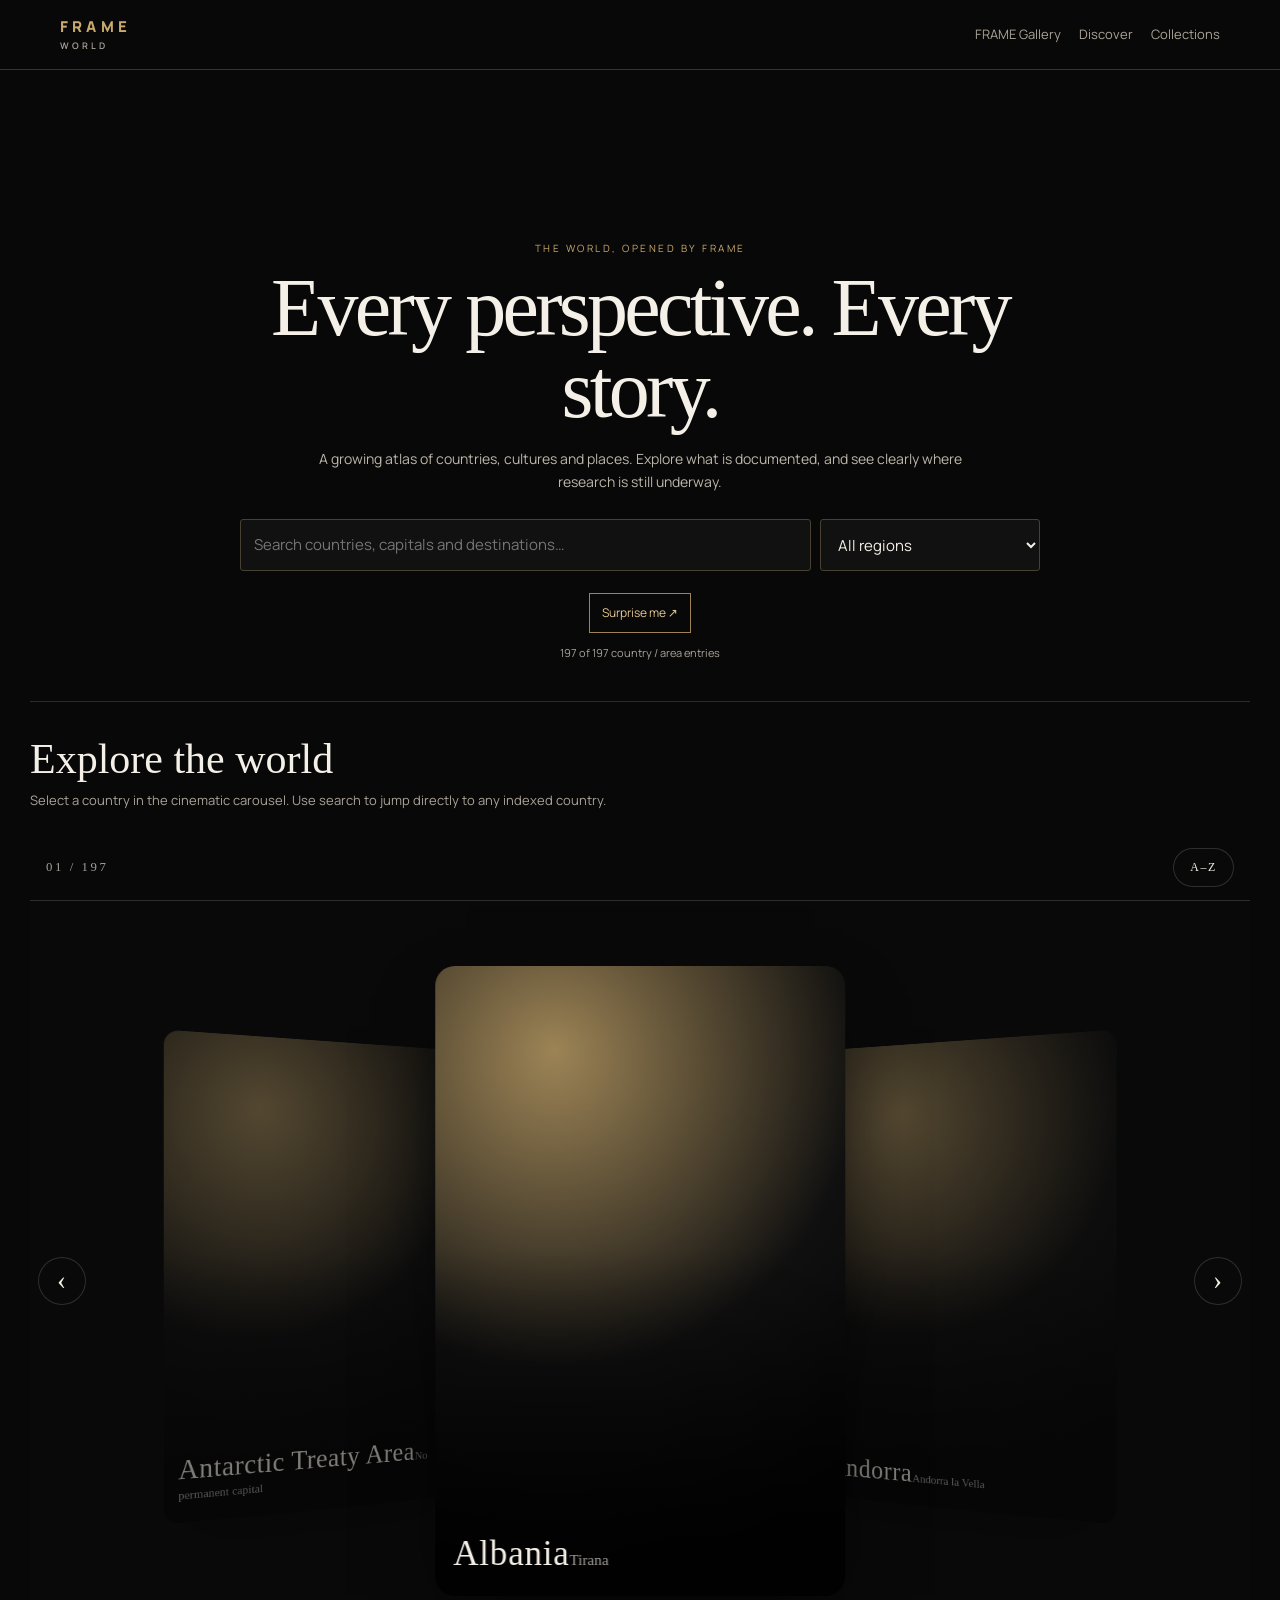
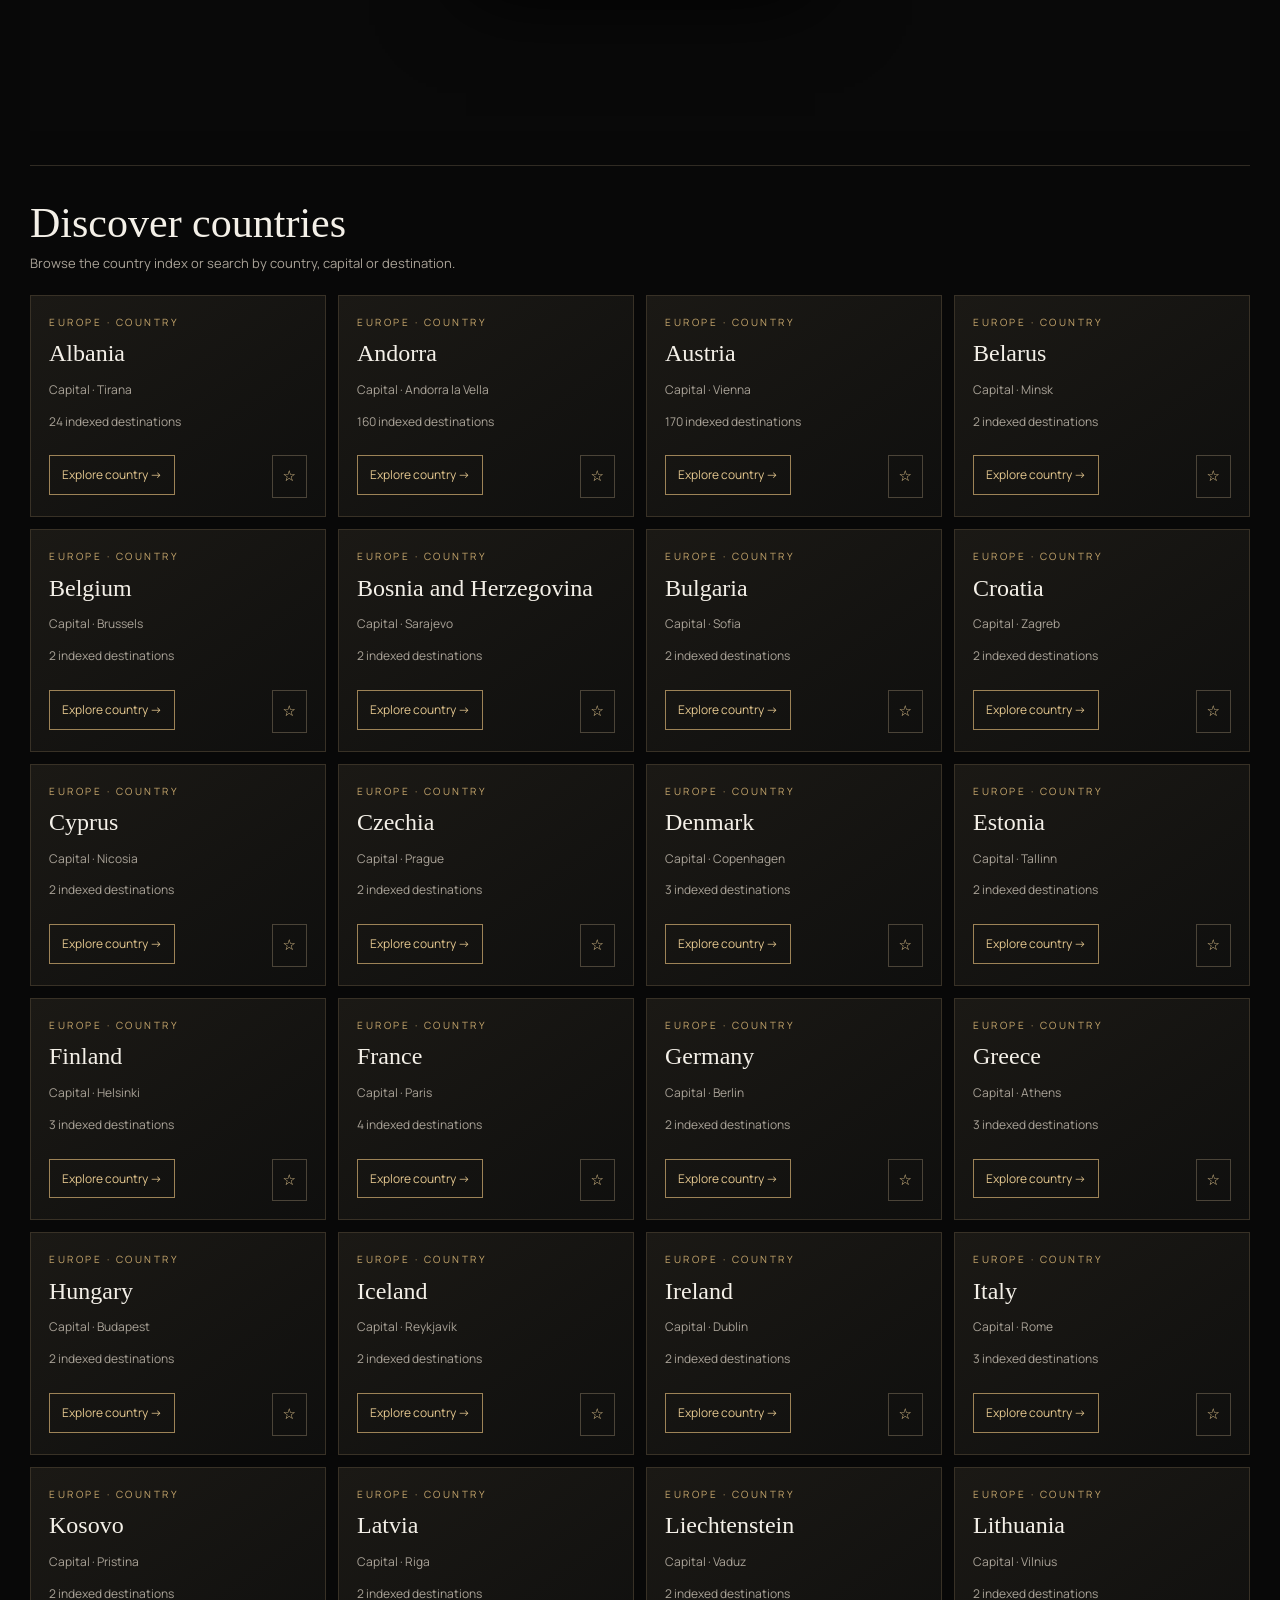
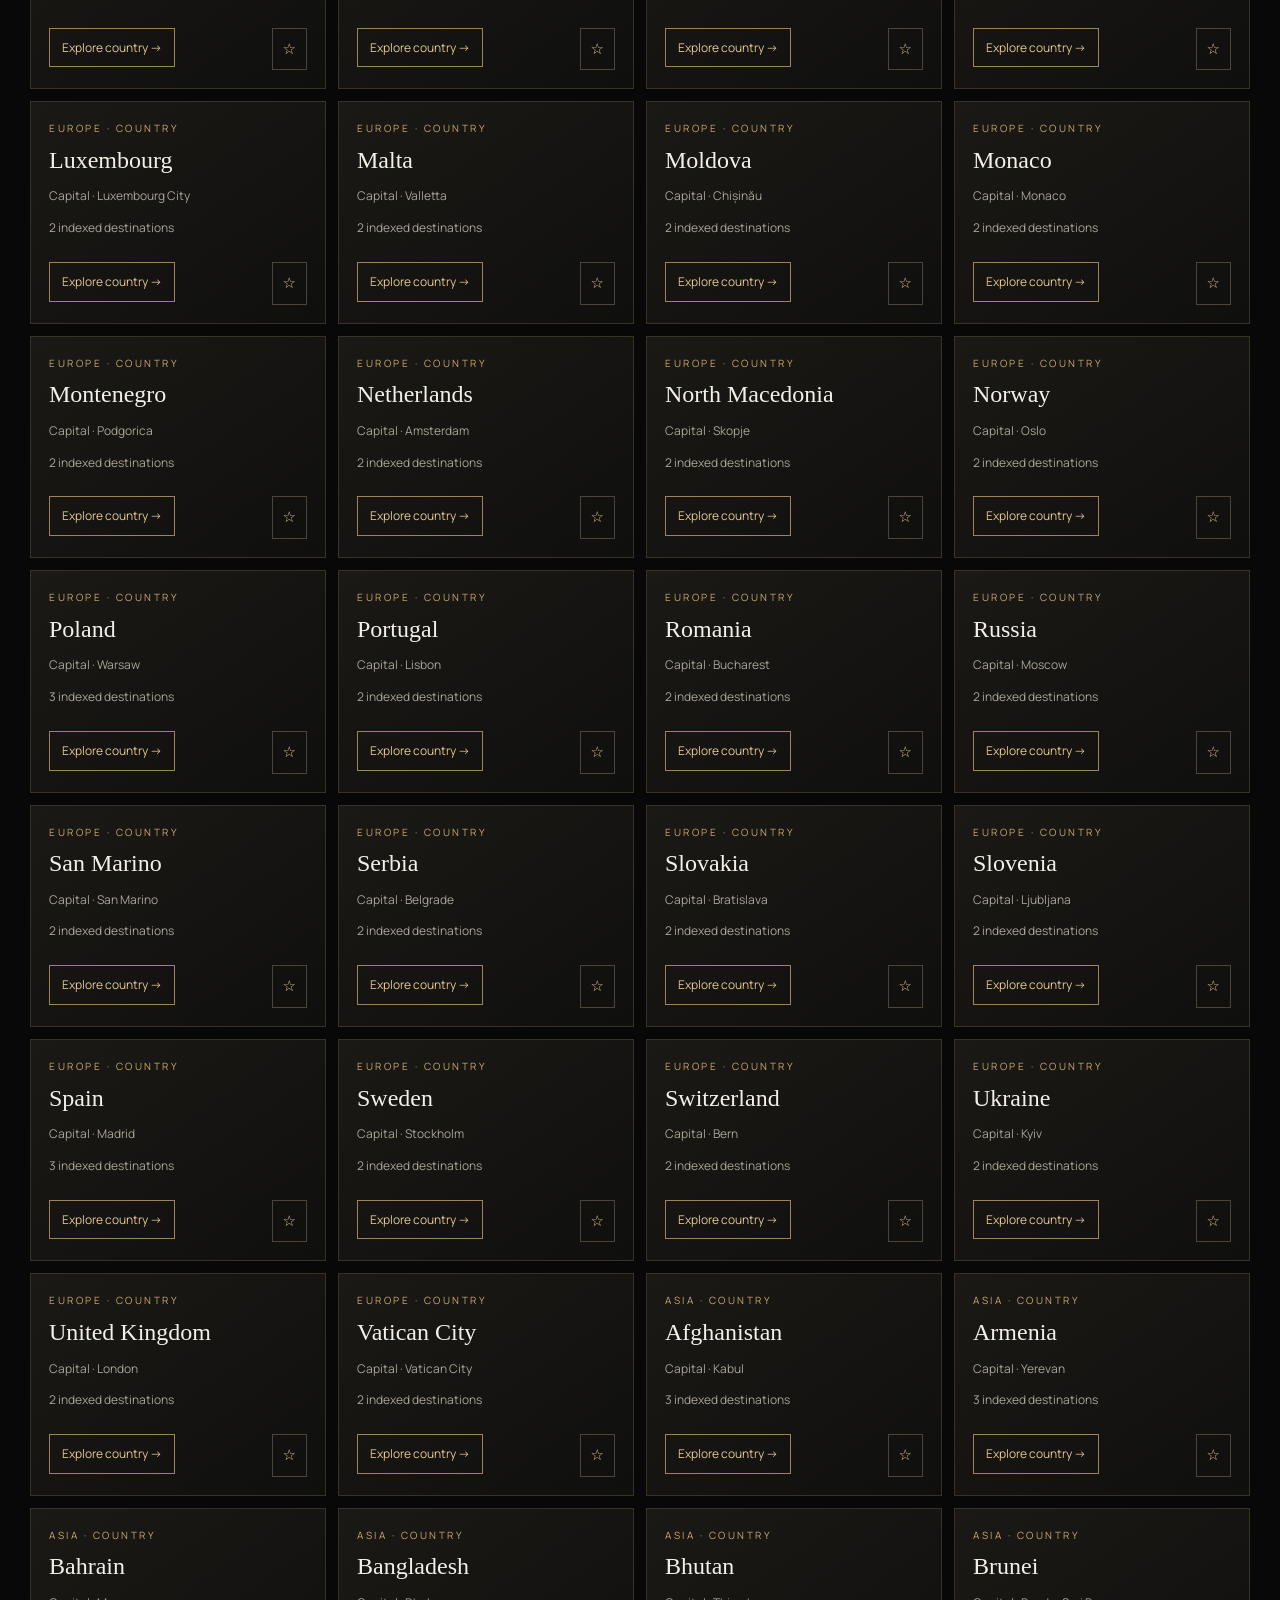
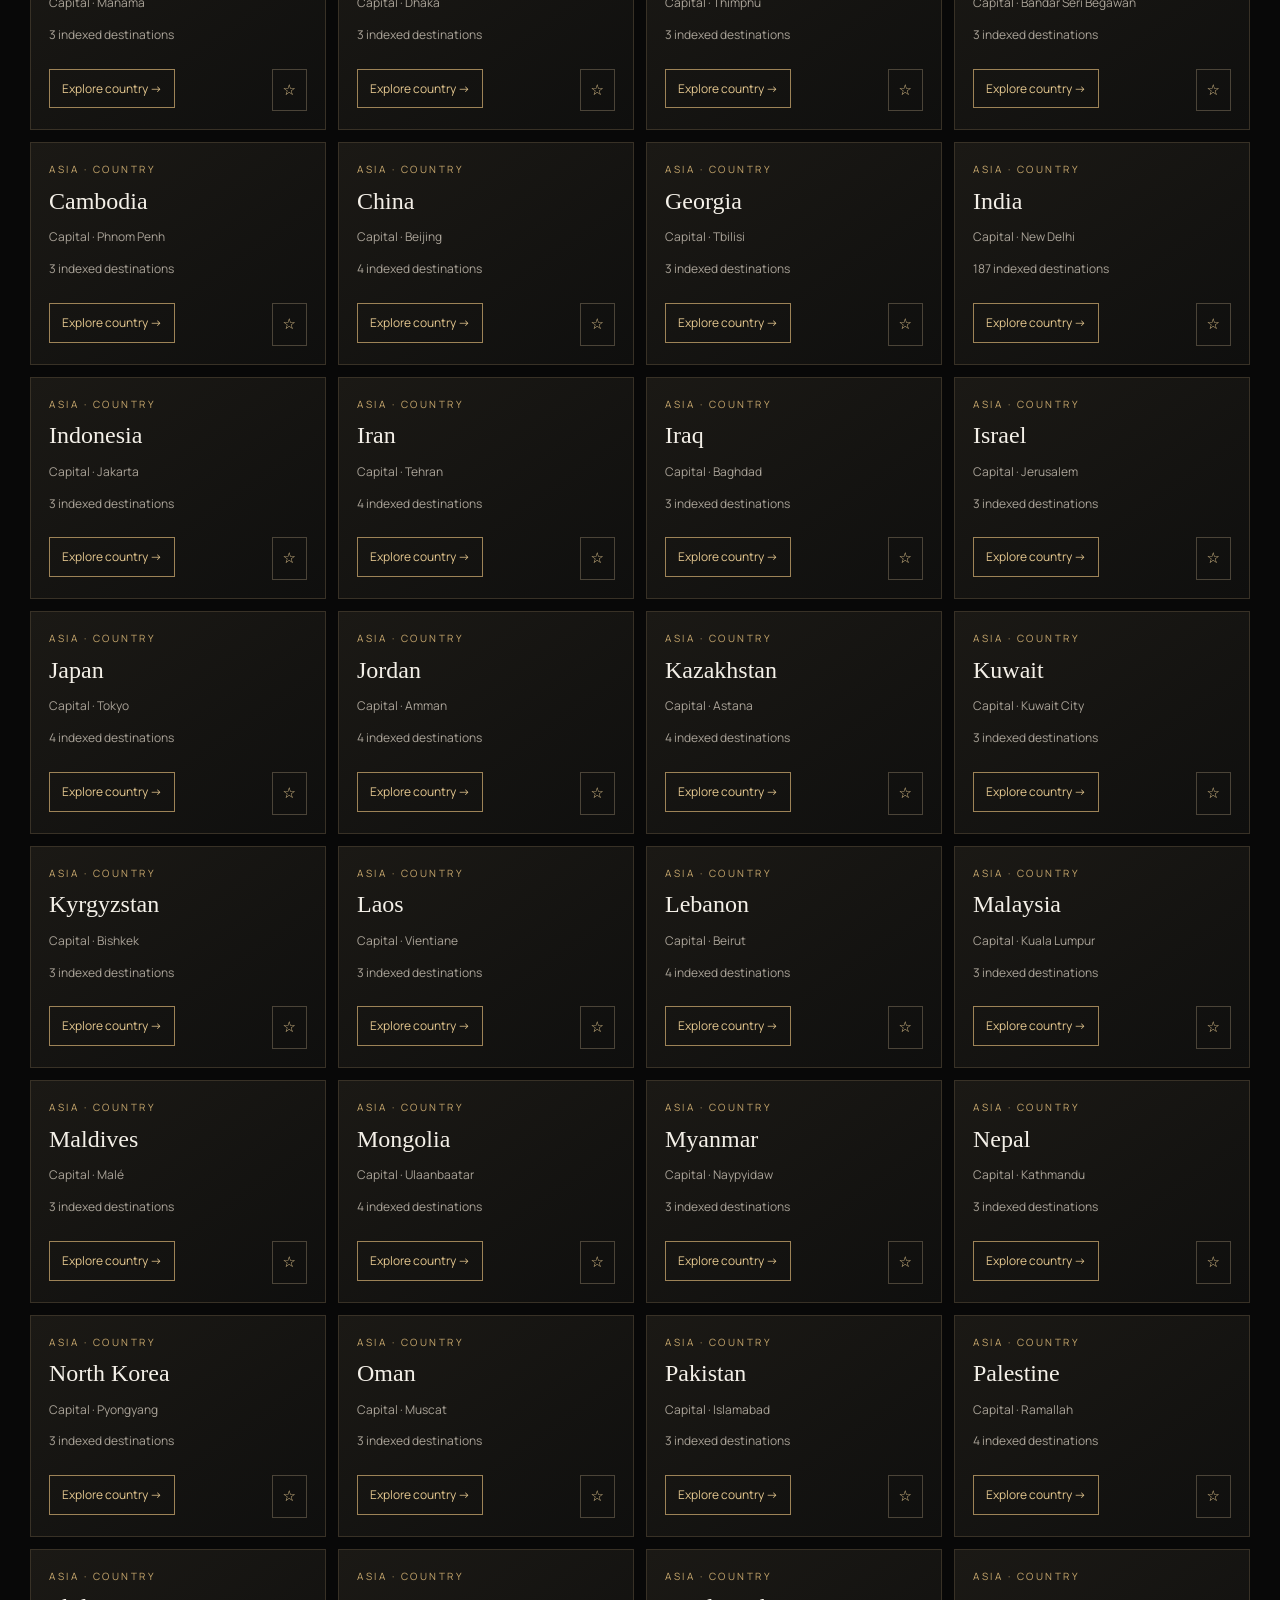
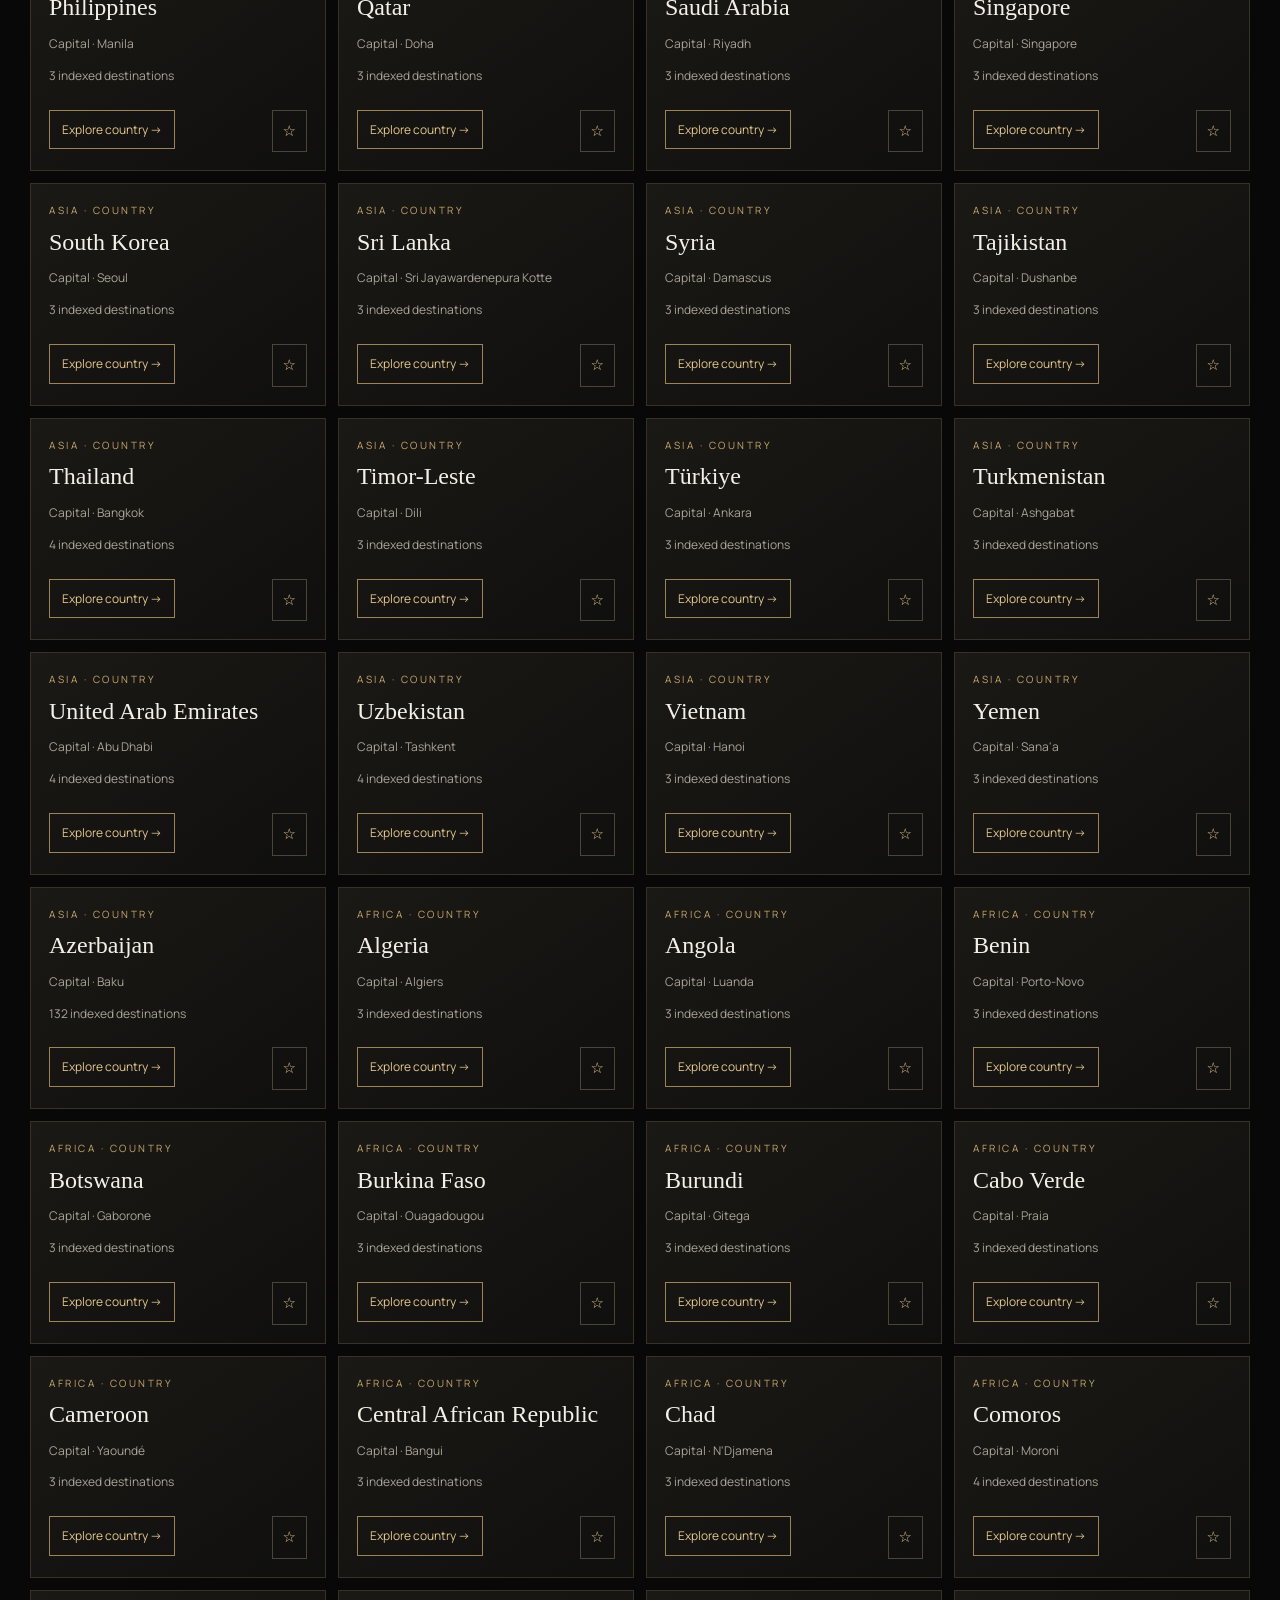
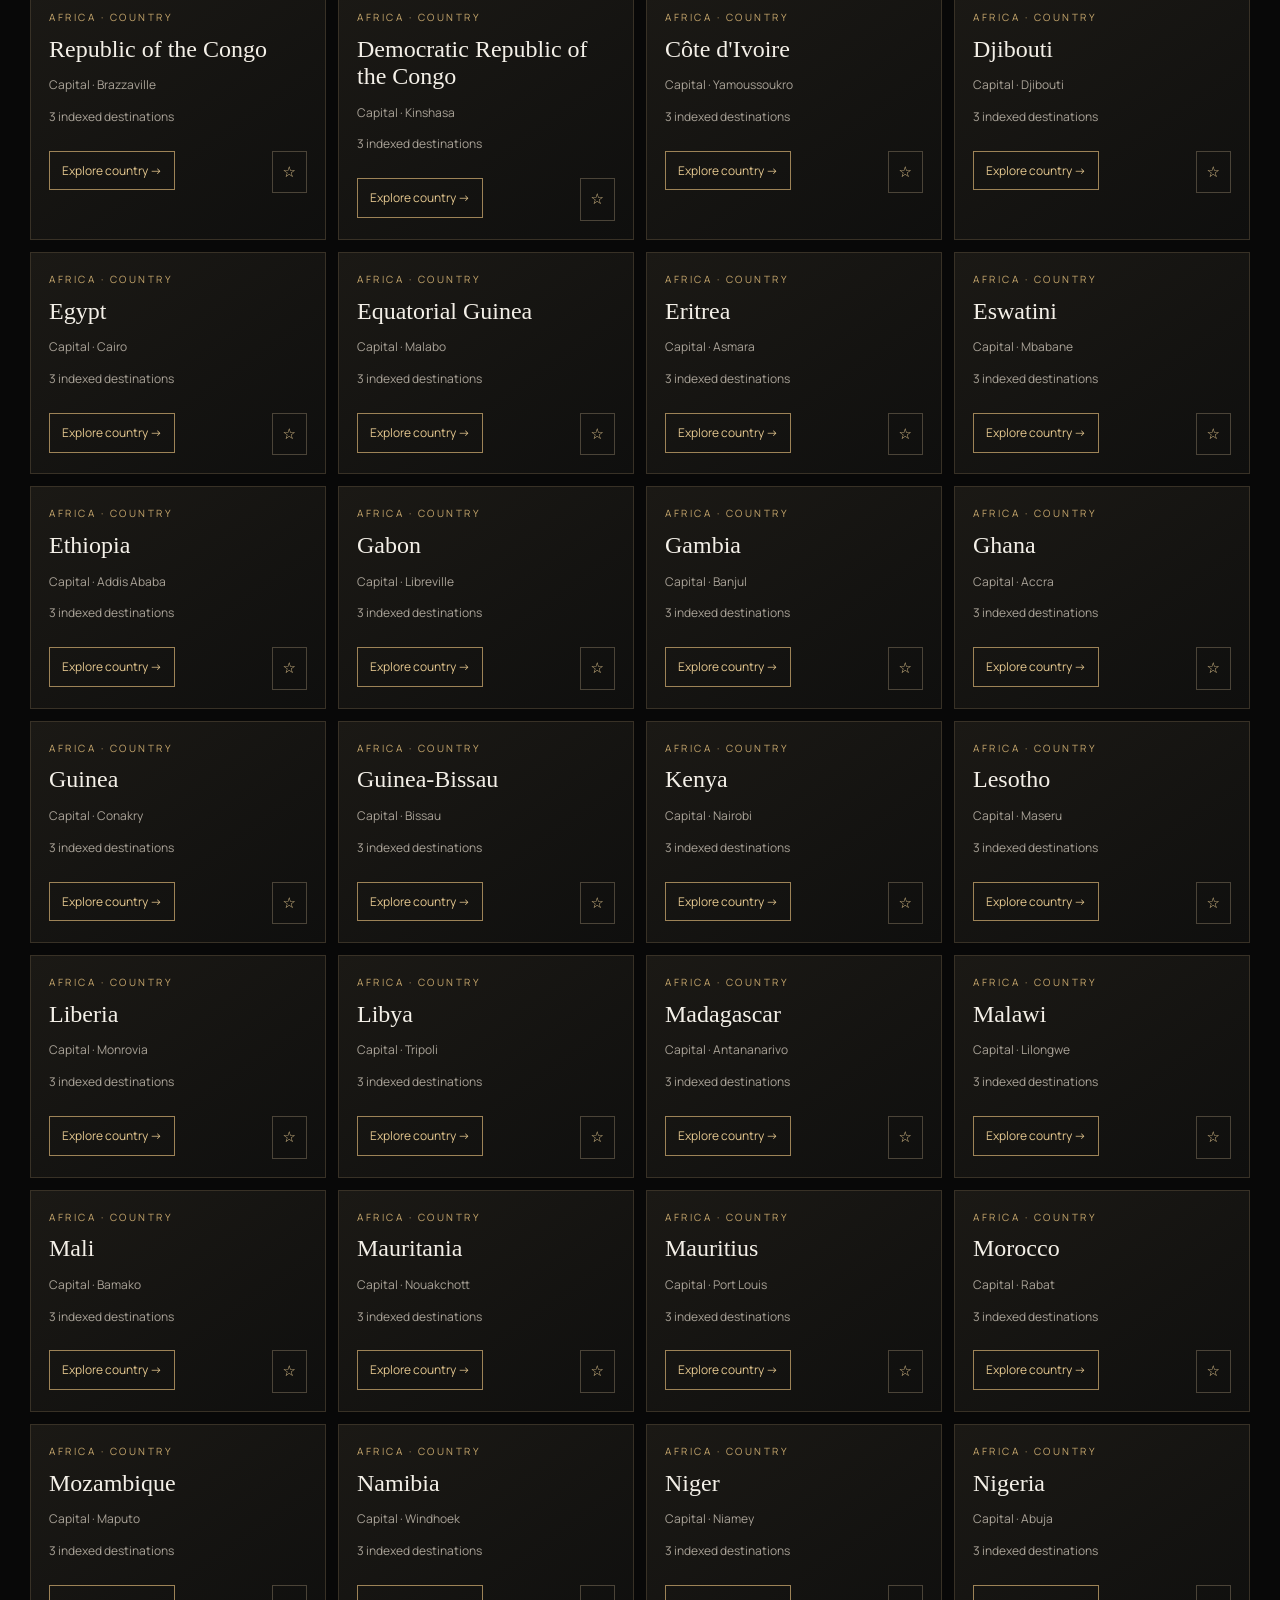
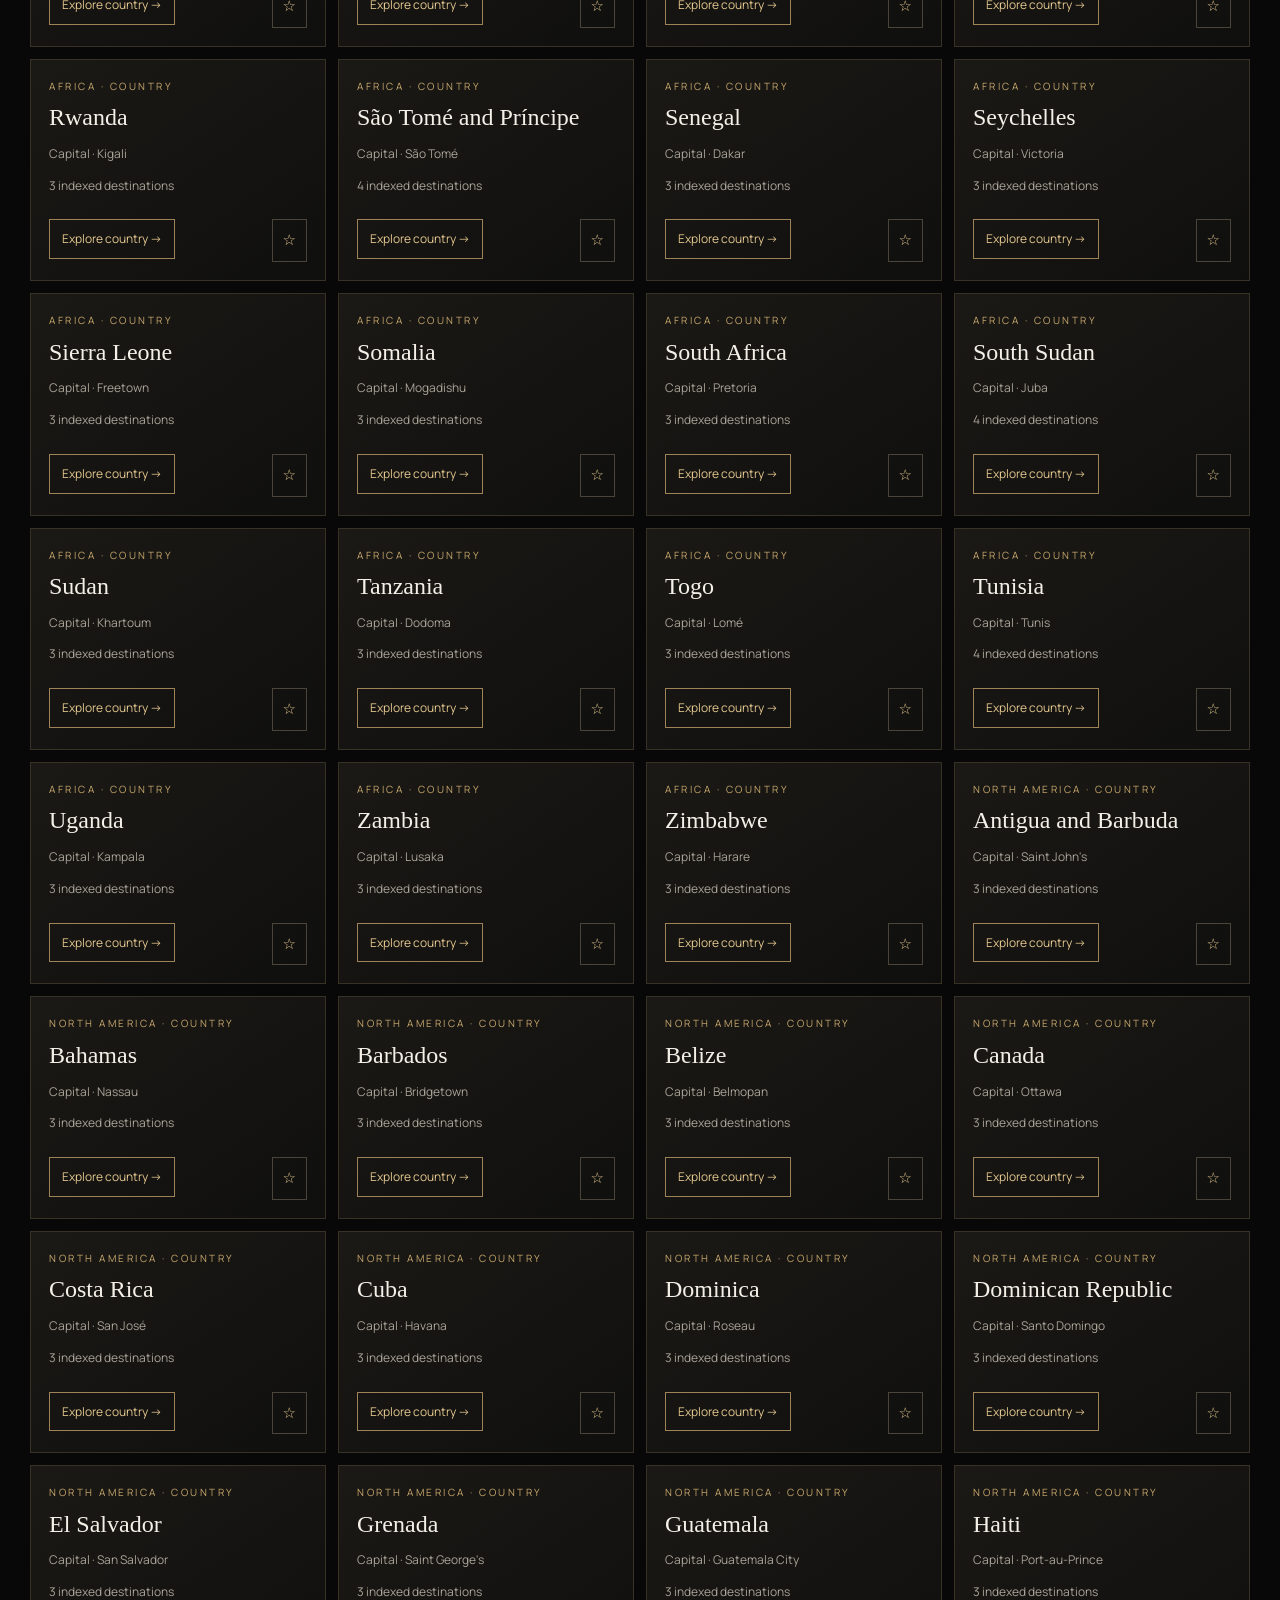
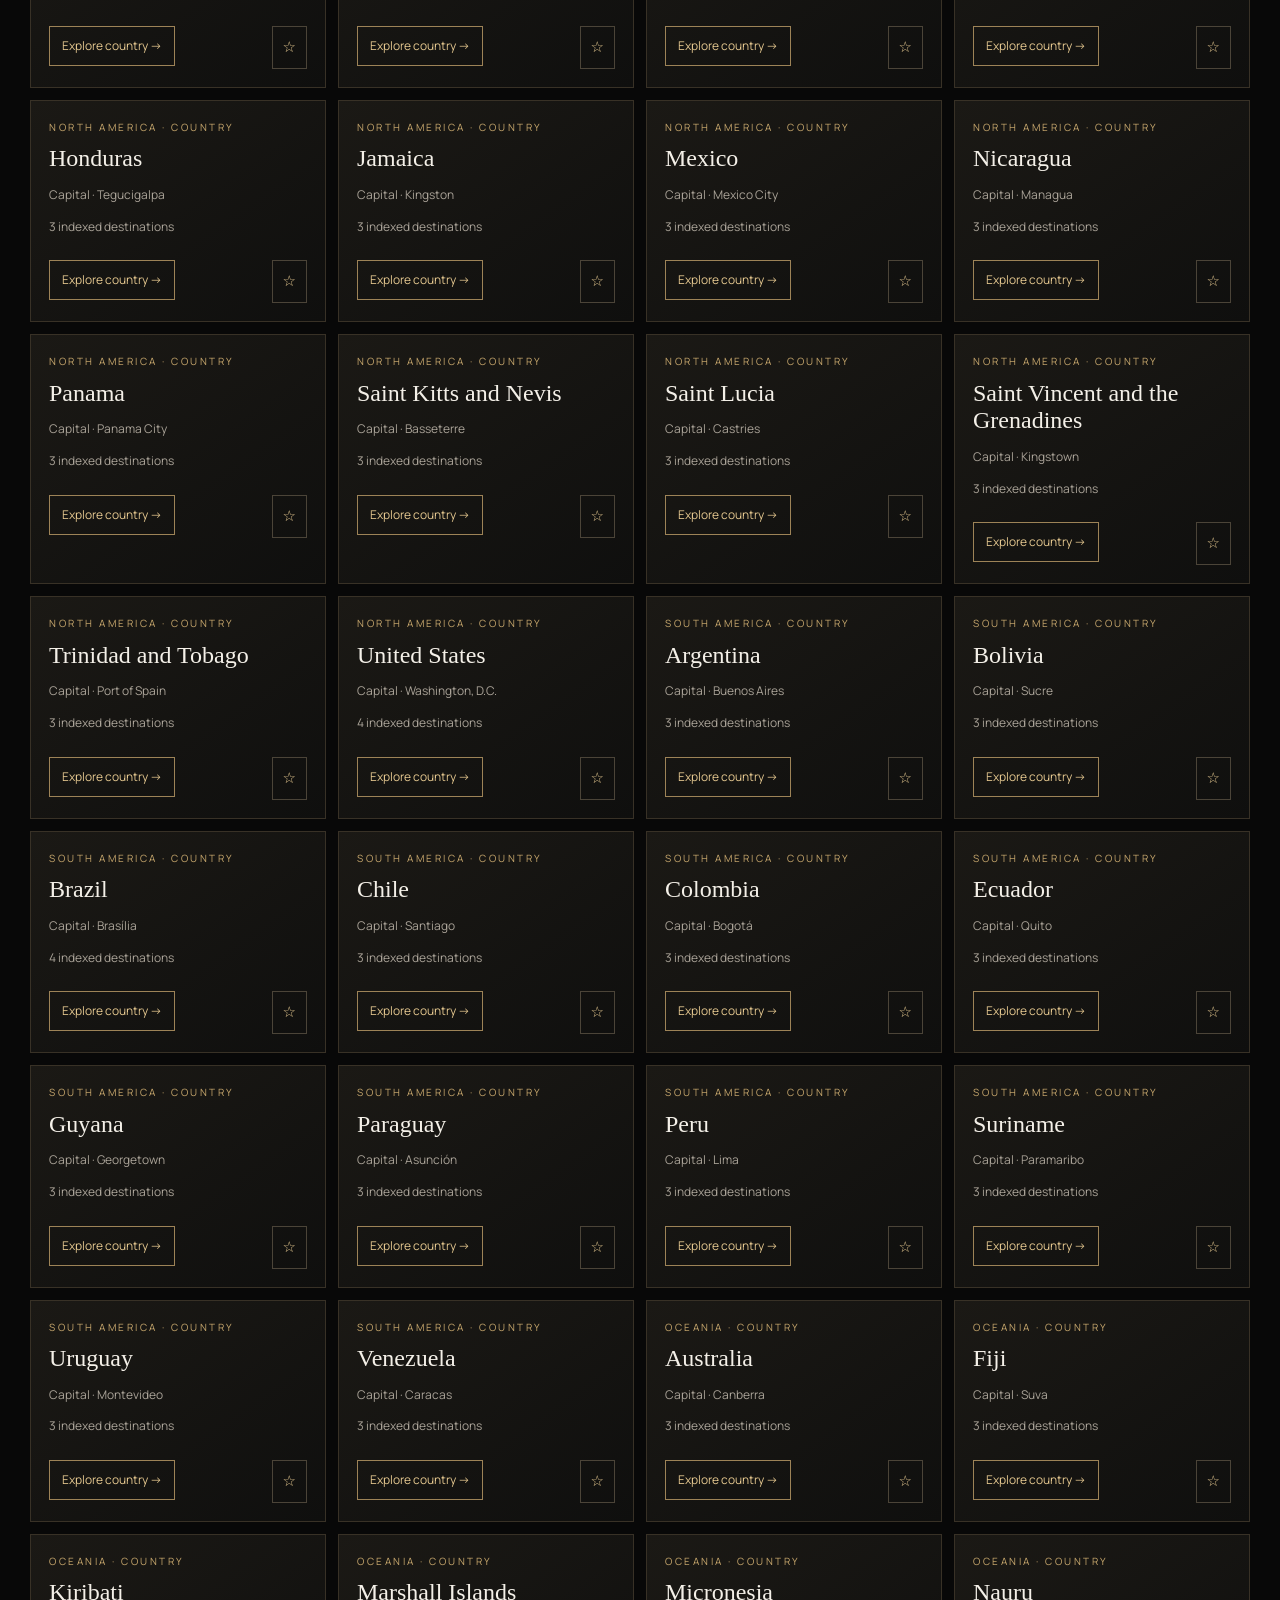
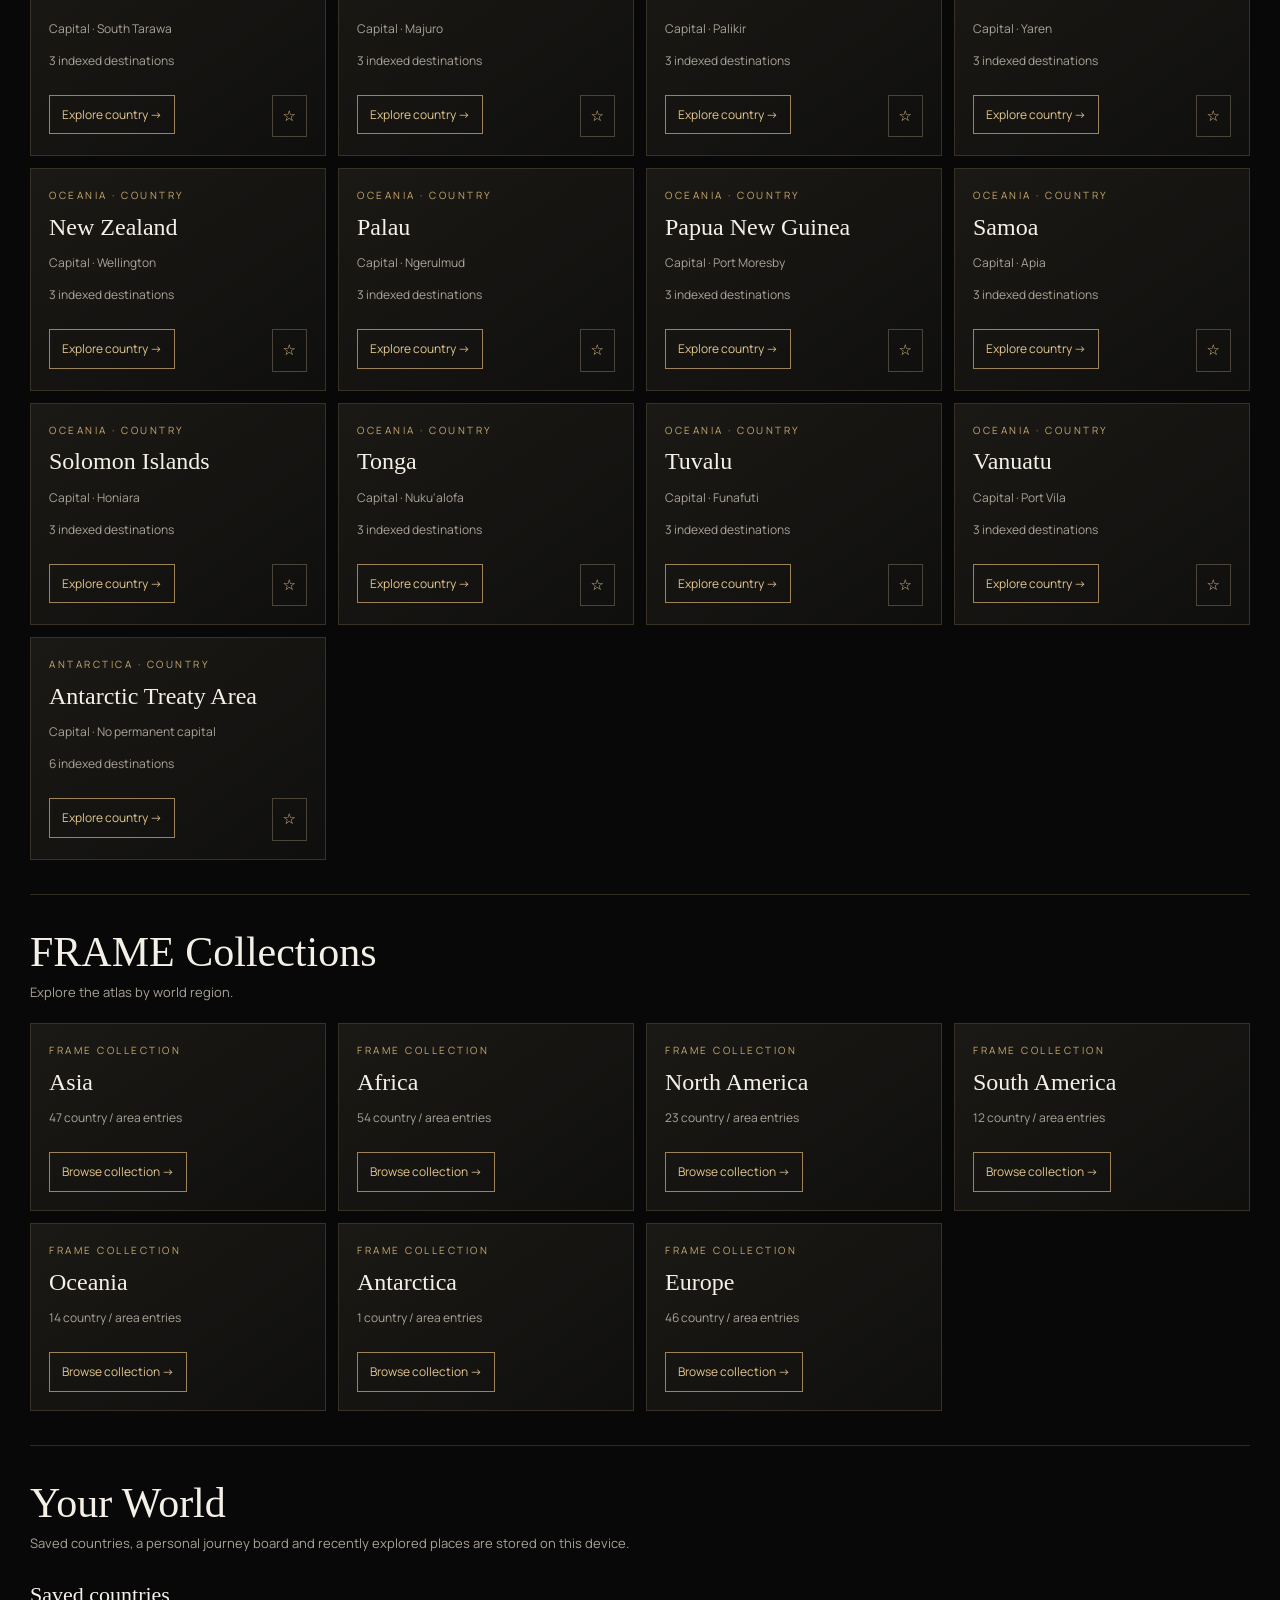
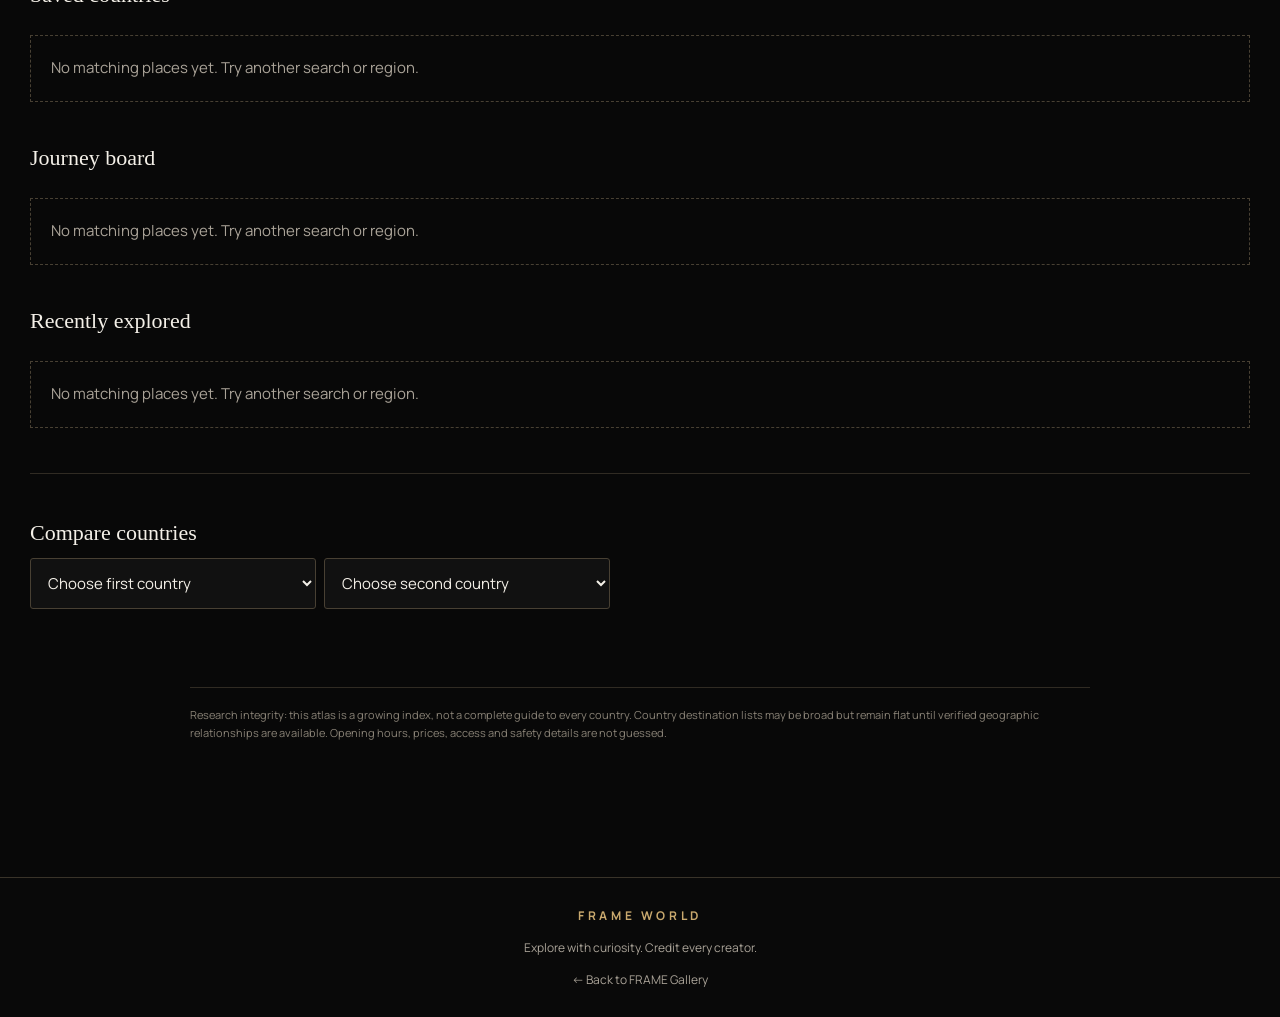
==== world/index.html @ 345ab2fe "Correct integrated discovery navigation anchor" ====
<!doctype html>
<html lang="en" data-theme="dark">
<head>
<meta charset="utf-8"><meta name="viewport" content="width=device-width,initial-scale=1,viewport-fit=cover">
<meta name="theme-color" content="#090909"><meta name="description" content="Explore countries and destinations across every world region with FRAME World.">
<meta property="og:title" content="FRAME World — Explore the world"><meta property="og:description" content="A destination atlas for curious minds and image-makers.">
<title>FRAME World — Explore the world</title>
<style>
:root{color-scheme:dark;--bg:#090909;--panel:#121211;--line:#393329;--fg:#f4f0e7;--mut:#aaa398;--gold:#c9a96e}
*{box-sizing:border-box}html{scroll-behavior:smooth;scroll-padding-top:90px}body{margin:0;background:var(--bg);color:var(--fg);font:15px/1.65 Manrope,system-ui,sans-serif}a{color:inherit;text-decoration:none}button,input{font:inherit}.wrap{width:min(1160px,calc(100% - 40px));margin:auto}
header{min-height:70px;display:flex;align-items:center;justify-content:space-between;gap:14px;border-bottom:1px solid var(--line);padding:12px max(20px,calc((100vw - 1160px)/2));position:sticky;top:0;background:#090909ed;backdrop-filter:blur(14px);z-index:10}
.brand{font-weight:800;letter-spacing:.28em;color:var(--gold)}.brand small{display:block;color:var(--mut);font-size:9px;letter-spacing:.34em;font-weight:600}.navlinks{display:flex;gap:18px;align-items:center;font-size:13px;color:var(--mut)}.navlinks a:hover{color:var(--gold)}
.hero{min-height:54vh;display:grid;align-items:center;text-align:center;padding:80px 20px;background:radial-gradient(ellipse at 50% 0,rgba(201,169,110,.17),transparent 60%),linear-gradient(180deg,#11110f,#090909)}.eyebrow{color:var(--gold);letter-spacing:.3em;text-transform:uppercase;font-size:11px}.hero h1{font:600 clamp(54px,10vw,108px)/.95 Georgia,serif;letter-spacing:-.04em;margin:20px 0}.hero h1 span{color:var(--gold);font-style:italic}.hero p{max-width:650px;margin:auto;color:#c1baad;font-size:clamp(15px,2vw,18px)}
.btn{display:inline-flex;align-items:center;justify-content:center;border:1px solid var(--gold);border-radius:5px;padding:10px 15px;background:linear-gradient(135deg,#dfc58e,#b28b4d);color:#17130c;font-size:13px;font-weight:800;cursor:pointer}.btn.ghost{background:transparent;color:var(--fg)}
section{padding:64px 0}.head{display:flex;justify-content:space-between;align-items:end;gap:16px;flex-wrap:wrap;margin-bottom:22px}.head h2{font:500 clamp(32px,5vw,46px)/1 Georgia,serif;margin:0}.head p{color:var(--mut);margin:8px 0 0}.regions{display:grid;grid-template-columns:repeat(4,minmax(0,1fr));gap:13px}.region{min-height:150px;border:1px solid var(--line);background:linear-gradient(145deg,#191814,#10100f);padding:18px;display:flex;flex-direction:column;justify-content:space-between;cursor:pointer;text-align:left;color:var(--fg)}.region:hover,.region.active{border-color:var(--gold)}.region .num{font-size:10px;letter-spacing:.2em;color:var(--gold)}.region h3{font:500 25px Georgia,serif;margin:14px 0 3px}.region p{font-size:11px;color:var(--mut);margin:0}.toolbar{display:flex;gap:10px;flex-wrap:wrap;align-items:center;margin:0 0 18px}.search{flex:1;min-width:180px;max-width:360px;padding:11px 13px;background:#111;border:1px solid var(--line);border-radius:5px;color:var(--fg)}.count{color:var(--mut);font-size:12px}.countries{display:grid;grid-template-columns:repeat(3,minmax(0,1fr));gap:12px}.country{border:1px solid var(--line);background:var(--panel);padding:16px;border-radius:5px}.country h3{font:500 22px Georgia,serif;margin:0 0 3px}.country .capital{font-size:11px;color:var(--mut);margin-bottom:12px}.places{display:grid;gap:7px}.place{width:100%;text-align:left;border:1px solid #393329;background:#0c0c0b;color:var(--fg);padding:10px;border-radius:4px;cursor:pointer;font-size:12px}.place:hover{border-color:var(--gold);color:var(--gold)}.place small{display:block;color:var(--mut);font-size:10px;margin-bottom:2px}
.region-places{display:grid;grid-template-columns:repeat(3,minmax(0,1fr));gap:12px}.region-place{padding:18px;border:1px solid var(--line);background:var(--panel)}.region-place h3{font:500 22px Georgia,serif;margin:0 0 5px}.region-place p{color:var(--mut);font-size:12px;margin:0}
.detail{display:none;border:1px solid var(--gold);background:linear-gradient(145deg,#171510,#0f0f0e);padding:clamp(20px,4vw,34px);margin-top:24px}.detail.open{display:block}.detail-top{display:flex;justify-content:space-between;gap:12px;align-items:start}.detail h2{font:500 clamp(30px,5vw,48px)/1.1 Georgia,serif;margin:6px 0 12px}.detail p{max-width:780px;color:#c5beb2}.detail-meta{font-size:11px;letter-spacing:.15em;text-transform:uppercase;color:var(--gold)}.detail-grid{display:grid;grid-template-columns:repeat(3,1fr);gap:10px;margin-top:20px}.detail-grid div{padding:14px;border:1px solid var(--line);font-size:12px;color:var(--mut)}.detail-meta{margin-top:18px}.detail a{margin-top:10px}.detail-grid b{display:block;color:var(--fg);margin-bottom:4px}
.note{border:1px solid var(--line);padding:18px;color:var(--mut);font-size:12px;background:var(--panel);margin-top:18px}footer{border-top:1px solid var(--line);padding:28px 20px;text-align:center;color:var(--mut);font-size:12px}footer b{color:var(--gold);letter-spacing:.3em}
@media(max-width:850px){.regions{grid-template-columns:repeat(2,minmax(0,1fr))}.countries{grid-template-columns:repeat(2,minmax(0,1fr))}}
@media(max-width:520px){.wrap{width:calc(100% - 28px)}header{padding:11px 14px}.navlinks{gap:10px;font-size:11px}.hero{min-height:48vh}.regions,.countries,.region-places{grid-template-columns:1fr 1fr}.region{min-height:140px;padding:14px}.region h3{font-size:21px}.detail-grid{grid-template-columns:1fr}.country{padding:12px}}
@media(max-width:360px){.regions,.countries,.region-places{grid-template-columns:1fr}}
</style>
<link rel="preconnect" href="https://fonts.googleapis.com"><link rel="preconnect" href="https://fonts.gstatic.com" crossorigin><link href="https://fonts.googleapis.com/css2?family=Manrope:wght@400;500;600;700;800&display=swap" rel="stylesheet"><link rel="stylesheet" href="./experience/frame-experience.css"><link rel="stylesheet" href="./country-experience.css"><link rel="stylesheet" href="./app.css">
</head>
<body>
<header><a class="brand" href="../" aria-label="FRAME Gallery">FRAME<small>WORLD</small></a><nav class="navlinks" aria-label="FRAME sections"><a href="../">FRAME Gallery</a><a href="#fw-discovery-view">Discover</a><a href="#fw-collections">Collections</a></nav></header>
<main><section id="frame-world-app" aria-label="FRAME World experience"></section>
<section class="hero"><div><div class="eyebrow">A world of perspectives</div><h1>Discover the <span>World.</span></h1><p>Explore 193 UN member states, two UN observer states and Kosovo, with destination collections across every world region. FRAME World is separate from FRAME Gallery.</p><div style="margin-top:26px"><a class="btn" href="#regions">Explore destinations ↘</a></div></div></section>
<section id="regions"><div class="wrap"><div class="head"><div><h2>Choose a region</h2><p>Browse every country and explore curated destination collections across the world.</p></div></div><div class="regions" id="regionCards"></div></div></section>
<section id="collection"><div class="wrap"><div class="head"><div><h2 id="collectionTitle">Europe · The first collection</h2><p id="collectionSub">193 UN member states · global country atlas</p></div></div><div class="toolbar"><input id="filter" class="search" type="search" placeholder="Search country, capital or place…" aria-label="Search destinations"><span class="count" id="count"></span></div><div id="countryList" class="countries"></div><div id="regionList" class="region-places" hidden></div><article id="detail" class="detail" aria-live="polite"><div class="detail-top"><div><div id="detailMeta" class="detail-meta"></div><h2 id="detailTitle"></h2></div><button id="closeDetail" class="btn ghost" type="button">Close ×</button></div><p id="detailText"></p><div class="detail-grid"><div><b>Explore</b><span id="detailExplore"></span></div><div><b>Photography focus</b><span id="detailPhoto"></span></div><div><b>Before you visit</b><span id="detailVisit"></span></div></div><p class="detail-meta" id="detailStatus"></p><a id="detailSource" class="btn ghost" target="_blank" rel="noopener noreferrer" hidden>Open verified source ↗</a></article><div class="note">FRAME World is a growing curated atlas, not a claim that every attraction has been catalogued. Destination lists and profiles are expanded as reliable local sources are checked; they are not live travel advisories. Check official local sources for access, opening hours, safety and seasonal conditions. Destination photography will be added only with verified source, creator and licence credits.</div></div></section>
</main>
<footer><b>FRAME WORLD</b><p>Explore with curiosity. Credit every creator.</p><a href="../">← Back to FRAME Gallery</a></footer>
<script src="./data.js"></script><script src="./research.js"></script><script src="./experience/frame-experience.js"></script><script src="./country-experience.js"></script><script src="./catalog.js"></script><script src="./app.js"></script>
<script>
(function(){
const data=window.FRAME_WORLD_DATA;if(!data)return;
const regions=[{name:"Europe",countries:data.europe},...data.regions];
const regionCards=document.getElementById("regionCards"),countryList=document.getElementById("countryList"),regionList=document.getElementById("regionList"),filter=document.getElementById("filter");
let current="Europe";
regions.forEach((r,i)=>{const b=document.createElement("button");b.className="region"+(i===0?" active":"");b.type="button";b.innerHTML='<span class="num">'+String(i+1).padStart(2,"0")+' / REGION</span><div><h3>'+r.name+'</h3><p>'+(r.countries||[]).length+' country / area collections</p></div>';b.addEventListener("click",()=>showRegion(r.name));regionCards.appendChild(b)});
function showRegion(name){current=name;document.querySelectorAll(".region").forEach(b=>b.classList.toggle("active",b.querySelector("h3").textContent===name));document.getElementById("collectionTitle").textContent=name+" · Country atlas";const rows=currentRows();document.getElementById("collectionSub").textContent=rows.length+" country / area collections · browse destinations below";filter.value="";document.getElementById("detail").classList.remove("open");countryList.hidden=false;regionList.hidden=true;renderCountries("");}
function currentRows(){const r=regions.find(x=>x.name===current);return r?(r.countries||[]):[];}
function renderCountries(q){const all=currentRows();const rows=all.filter(c=>c.join(" ").toLowerCase().includes(q.toLowerCase()));document.getElementById("count").textContent=rows.length+" of "+all.length+" country / area collections";countryList.innerHTML="";rows.forEach(c=>{const el=document.createElement("article");el.className="country";const h=document.createElement("h3");h.textContent=c[0];const cap=document.createElement("div");cap.className="capital";cap.textContent="Capital · "+c[1];const ps=document.createElement("div");ps.className="places";c.slice(2).forEach((p,j)=>{const btn=document.createElement("button");btn.type="button";btn.className="place";btn.innerHTML='<small>DESTINATION 0'+(j+1)+'</small>';btn.append(document.createTextNode(p));btn.addEventListener("click",()=>openDetail(p,c[0],c[1]));ps.appendChild(btn)});el.append(h,cap,ps);countryList.appendChild(el)});}
function renderRegionPlaces(name){showRegion(name);}
function openDetail(place,country,capital){const detail=document.getElementById("detail"),r=(window.FRAME_WORLD_RESEARCH||{})[place];document.getElementById("detailMeta").textContent=country+(capital?" · Capital: "+capital:"");document.getElementById("detailTitle").textContent=place;document.getElementById("detailText").textContent=r?r.summary:place+" is included in the FRAME World destination index for "+country+". Its full historical and cultural profile is still being researched; verified local context will be added before it is described as a complete guide.";document.getElementById("detailExplore").textContent=r?r.explore:"A detailed list of highlights will be added after checking official heritage and destination sources.";document.getElementById("detailPhoto").textContent=r?r.photo:"Photography guidance will be added with destination-specific context and responsible access notes.";document.getElementById("detailVisit").textContent=r?r.visit:"Check official local tourism and site authorities for access, opening times, safety and seasonal conditions.";document.getElementById("detailStatus").textContent=r?r.status:"Research in progress · source verification pending";const source=document.getElementById("detailSource");source.hidden=!r;if(r){source.href=r.url;source.textContent="Source: "+r.source+" ↗";}else{source.removeAttribute("href");}detail.classList.add("open");detail.scrollIntoView({behavior:"smooth",block:"start"});}document.getElementById("closeDetail").addEventListener("click",()=>document.getElementById("detail").classList.remove("open"));filter.addEventListener("input",()=>renderCountries(filter.value));renderCountries("");
})();
</script>
</body></html>
---- world/experience/frame-experience.css ----
/* FRAME World · Phases 2–3 styles. All selectors use the fwx- prefix. */
.fwx-root{--bg:#090909;--fg:#f4efe6;--muted:rgba(244,239,230,.66);--line:rgba(244,239,230,.16);--ease:cubic-bezier(.2,.7,.1,1);--cw:min(74vw,380px);--ch:min(62vh,600px);--gap:var(--cw);position:relative;height:100vh;height:100dvh;min-height:440px;overflow:hidden;background:var(--bg);color:var(--fg);font-family:Georgia,"Times New Roman",serif;-webkit-font-smoothing:antialiased}
@media (min-width:900px){.fwx-root{--cw:min(32vw,420px);--ch:min(70vh,640px);--gap:calc(var(--cw)*.9)}}
.fwx-root *,.fwx-root *::before,.fwx-root *::after,.fwx-enter *{box-sizing:border-box}
.fwx-sr{position:absolute;width:1px;height:1px;overflow:hidden;clip:rect(0 0 0 0);white-space:nowrap}

/* Intro */
.fwx-intro{position:absolute;inset:0;z-index:60;display:grid;place-content:center;gap:.5em;padding:24px;text-align:center;background:var(--bg);transition:opacity .8s ease}
.fwx-intro.is-out{opacity:0;pointer-events:none}
.fwx-intro__haze{position:absolute;inset:-20%;background:radial-gradient(40% 35% at 30% 40%,rgba(201,164,106,.22),transparent 70%),radial-gradient(35% 30% at 70% 65%,rgba(90,120,160,.2),transparent 70%);animation:fwx-drift 14s ease-in-out infinite alternate}
@keyframes fwx-drift{from{transform:translate3d(-3%,-2%,0) scale(1)}to{transform:translate3d(3%,2%,0) scale(1.08)}}
.fwx-intro__line{margin:0;font-weight:300;font-size:clamp(1.6rem,6.5vw,4.4rem);letter-spacing:.04em;line-height:1.15;opacity:0;transform:translateY(18px);filter:blur(8px);transition:opacity 1.2s var(--ease),transform 1.2s var(--ease),filter 1.2s var(--ease)}
.fwx-intro__line.is-on{opacity:1;transform:none;filter:none}

/* Shared buttons */
.fwx-skip,.fwx-pill,.fwx-enter__back{font:inherit;font-size:.74rem;letter-spacing:.14em;text-transform:uppercase;color:var(--fg);background:rgba(12,12,12,.45);border:1px solid var(--line);border-radius:999px;padding:9px 16px;cursor:pointer;-webkit-backdrop-filter:blur(10px);backdrop-filter:blur(10px)}
.fwx-skip{position:absolute;right:max(16px,env(safe-area-inset-right));bottom:max(20px,env(safe-area-inset-bottom))}
.fwx-arrow:focus-visible,.fwx-pill:focus-visible,.fwx-skip:focus-visible,.fwx-enter__back:focus-visible,.fwx-card__btn:focus-visible{outline:2px solid var(--accent,#c9a46a);outline-offset:4px}

/* Stage and carousel */
.fwx-stage{position:absolute;inset:0;opacity:0;transition:opacity 1s var(--ease) .2s}
.fwx-root.is-live .fwx-stage{opacity:1}
.fwx-bar{position:absolute;top:0;left:0;right:0;z-index:20;display:flex;align-items:center;justify-content:space-between;padding:max(16px,env(safe-area-inset-top)) max(16px,env(safe-area-inset-right)) 12px max(16px,env(safe-area-inset-left))}
.fwx-count{font-size:.8rem;letter-spacing:.2em;color:var(--muted);font-variant-numeric:tabular-nums}
.fwx-track{position:absolute;inset:0;perspective:1400px;perspective-origin:50% 45%;touch-action:pan-y;outline:none;user-select:none}
.fwx-card{position:absolute;left:50%;top:50%;width:var(--cw);height:var(--ch);transform-style:preserve-3d;transform:translate(-50%,-50%) translate3d(calc(var(--d,0)*var(--gap)),0,calc(var(--ad,0)*-220px)) rotateY(calc(var(--d,0)*-30deg)) scale(calc(1 - var(--ad,0)*.14));opacity:calc(1 - var(--ad,0)*.5);transition:transform .9s var(--ease),opacity .9s var(--ease);will-change:transform}
.fwx-card.is-hidden{visibility:hidden}
.fwx-card__btn{all:unset;display:block;position:absolute;inset:0;border-radius:20px;overflow:hidden;cursor:pointer;background:#0d0d0d;box-shadow:0 30px 80px -30px rgba(0,0,0,.9)}
.fwx-card__btn>span{display:block}
.fwx-card__media,.fwx-card__shade{position:absolute;inset:0}
.fwx-card__media{background:radial-gradient(120% 80% at 30% 15%,var(--accent,#c9a46a) 0%,#131313 60%,#050505 100%) center/cover no-repeat;transition:transform 1.2s var(--ease)}
.fwx-card.is-active .fwx-card__media{transform:scale(1.05)}
.fwx-card__shade{background:linear-gradient(to top,rgba(0,0,0,.88) 0%,rgba(0,0,0,.15) 55%,rgba(0,0,0,.25) 100%)}
.fwx-card__meta{position:absolute;left:18px;right:18px;bottom:22px;display:grid;gap:6px}
.fwx-flag{font-size:1.6rem;line-height:1}
.fwx-card__name{font-weight:400;font-size:clamp(1.5rem,5vw,2.2rem);letter-spacing:.02em;line-height:1.1}
.fwx-card__capital{font-size:.95rem;color:var(--muted)}
.fwx-card__credit{position:absolute;top:12px;right:14px;margin:0;font-size:.66rem;color:rgba(244,239,230,.55);max-width:60%;text-align:right}
.fwx-arrow{position:absolute;top:50%;z-index:25;transform:translateY(-50%);width:48px;height:48px;display:grid;place-items:center;padding:0;border-radius:50%;border:1px solid var(--line);background:rgba(12,12,12,.45);-webkit-backdrop-filter:blur(10px);backdrop-filter:blur(10px);color:var(--fg);font-size:1.7rem;line-height:1;cursor:pointer}
.fwx-arrow--prev{left:max(8px,env(safe-area-inset-left))}
.fwx-arrow--next{right:max(8px,env(safe-area-inset-right))}

/* Country entry */
.fwx-enter{--fg:#f4efe6;--line:rgba(244,239,230,.16);position:fixed;inset:0;z-index:90;overflow:hidden;background:#050505;color:var(--fg);font-family:Georgia,"Times New Roman",serif}
.fwx-enter__img{position:absolute;inset:0;background:radial-gradient(120% 90% at 30% 20%,var(--accent) 0%,#141414 60%,#050505 100%) center/cover no-repeat;will-change:transform}
.fwx-enter__veil{position:absolute;inset:0;opacity:0;background:linear-gradient(to top,rgba(5,5,5,.92) 0%,rgba(5,5,5,.35) 55%,rgba(5,5,5,.55) 100%)}
.fwx-enter__title{position:absolute;left:0;right:0;bottom:max(16vh,72px);padding:0 24px;text-align:center;opacity:0}
.fwx-enter__kicker{margin:0 0 12px;font-size:.78rem;letter-spacing:.3em;text-transform:uppercase;color:rgba(244,239,230,.72)}
.fwx-enter__name{margin:0;font-weight:300;font-size:clamp(2.6rem,12vw,7rem);letter-spacing:.04em;line-height:1}
.fwx-enter__back{position:absolute;top:max(16px,env(safe-area-inset-top));left:max(16px,env(safe-area-inset-left));opacity:0;z-index:2}

@media (prefers-reduced-motion:reduce){
  .fwx-intro__haze{animation:none}
  .fwx-root *{transition-duration:.01ms!important}
}
---- world/country-experience.css ----
/* FRAME World — Phase 4 country page. All selectors use fwc- prefix. */
.fwc-root{--fwc-bg:#090909;--fwc-panel:#141310;--fwc-line:#393329;--fwc-fg:#f4f0e7;--fwc-muted:#aaa398;--fwc-gold:#c9a96e;min-height:100%;background:var(--fwc-bg);color:var(--fwc-fg);font:15px/1.7 Manrope,system-ui,sans-serif}
.fwc-root *{box-sizing:border-box}
.fwc-header,.fwc-hero,.fwc-section,.fwc-facts,.fwc-footer{width:min(1120px,calc(100% - 36px));margin-inline:auto}
.fwc-header{padding:22px 0 10px;display:flex;align-items:center;gap:20px;flex-wrap:wrap}
.fwc-back{border:1px solid var(--fwc-line);background:transparent;color:var(--fwc-fg);padding:9px 13px;border-radius:4px;cursor:pointer}
.fwc-back:hover,.fwc-back:focus-visible{border-color:var(--fwc-gold);outline-offset:3px}
.fwc-eyebrow{font-size:10px;letter-spacing:.25em;color:var(--fwc-gold);text-transform:uppercase;margin:0 0 12px}
.fwc-hero{min-height:310px;padding:clamp(36px,8vw,90px) clamp(20px,5vw,64px);display:flex;flex-direction:column;justify-content:end;background-color:#171612;background-position:center;background-size:cover;border:1px solid var(--fwc-line)}
.fwc-title{font:500 clamp(44px,9vw,88px)/.98 Georgia,serif;letter-spacing:-.04em;margin:0 0 12px}
.fwc-capital{color:var(--fwc-gold);margin:0 0 14px}
.fwc-summary{max-width:760px;color:#d0c9bd;font-size:clamp(15px,2vw,18px);margin:0}
.fwc-facts{display:grid;grid-template-columns:repeat(auto-fit,minmax(190px,1fr));gap:10px;padding:22px 0}
.fwc-field{border:1px solid var(--fwc-line);padding:13px;background:var(--fwc-panel);min-width:0}
.fwc-field h4{font-size:10px;letter-spacing:.14em;text-transform:uppercase;color:var(--fwc-gold);margin:0 0 6px}
.fwc-field p{font-size:13px;color:var(--fwc-muted);margin:0}
.fwc-section{padding:34px 0;border-top:1px solid var(--fwc-line)}
.fwc-section__title{font:500 clamp(27px,4vw,40px)/1.1 Georgia,serif;margin:0 0 8px}
.fwc-section__intro{color:var(--fwc-muted);margin:0 0 18px;font-size:13px}
.fwc-destinations{display:grid;grid-template-columns:repeat(auto-fit,minmax(min(100%,280px),1fr));gap:12px;margin-top:16px}
.fwc-destination{background:var(--fwc-panel);border:1px solid var(--fwc-line);padding:18px;min-width:0}
.fwc-destination__title,.fwc-city__title{font:500 23px/1.2 Georgia,serif;margin:0 0 9px}
.fwc-destination__summary,.fwc-context{color:#c8c1b5;margin:0 0 12px}
.fwc-pending{font-size:12px;color:var(--fwc-muted);font-style:italic}
.fwc-fields{display:grid;gap:8px;margin:14px 0}
.fwc-fields .fwc-field{background:#0d0d0c}
.fwc-city{padding:18px 0;border-top:1px solid var(--fwc-line)}
.fwc-source{display:inline-block;color:var(--fwc-gold);font-size:12px;text-decoration:underline;text-underline-offset:3px;margin-top:10px}
.fwc-footer{padding:30px 0 48px;border-top:1px solid var(--fwc-line)}
@media(max-width:520px){.fwc-header,.fwc-hero,.fwc-section,.fwc-facts,.fwc-footer{width:calc(100% - 26px)}.fwc-hero{min-height:260px}.fwc-destination{padding:14px}}
@media(prefers-reduced-motion:reduce){.fwc-root *{scroll-behavior:auto!important;transition:none!important;animation:none!important}}
---- world/app.css ----
/* FRAME World integrated app. Scoped to fw-/fwx-/fwc- components. */
#frame-world-app{background:#080808;color:#f4f0e8;min-height:70vh}
#frame-world-app *{box-sizing:border-box}
.fw-app-shell{width:min(1220px,calc(100% - 32px));margin:auto;padding:30px 0 70px;font-family:Manrope,system-ui,sans-serif}
.fw-app-mast{padding:clamp(28px,7vw,76px) 0 28px;text-align:center}
.fw-app-mast .fw-eyebrow,.fw-eyebrow{font-size:10px;letter-spacing:.25em;color:#c9a96e;text-transform:uppercase;margin:0 0 10px}
.fw-app-title{font:500 clamp(40px,8vw,82px)/1 Georgia,serif;letter-spacing:-.045em;margin:10px auto 16px;max-width:900px}
.fw-app-lead{max-width:680px;margin:0 auto;color:#bdb6aa;font-size:14px}
.fw-searchbar{display:flex;gap:9px;max-width:800px;margin:26px auto 10px}
.fw-global-search,.fw-region-filter,.fw-compare-select{background:#111;color:#f4f0e8;border:1px solid #484033;border-radius:3px;padding:13px;min-width:0;font:inherit}
.fw-global-search{flex:1}
.fw-region-filter{width:min(220px,40%)}
.fw-result-count{font-size:11px;color:#aaa398}
.fw-app-section{padding:34px 0;border-top:1px solid #302b23}
.fw-app-heading{font:500 clamp(28px,4vw,42px)/1.1 Georgia,serif;margin:0 0 7px}
.fw-app-sub{color:#aaa398;font-size:13px;margin:0 0 20px}
.fw-carousel-root{min-height:390px;position:relative}
.fw-country-grid,.fw-collection-grid{display:grid;grid-template-columns:repeat(auto-fit,minmax(min(100%,235px),1fr));gap:12px}
.fw-country-card,.fw-collection-card,.fw-compare-card{position:relative;background:linear-gradient(145deg,#1b1915,#0f0f0e);border:1px solid #383126;padding:18px;min-width:0}
.fw-country-card h3,.fw-collection-card h3,.fw-compare-card h3{font:500 24px/1.15 Georgia,serif;margin:4px 0 10px}
.fw-card-capital,.fw-card-count,.fw-collection-card>p:not(.fw-eyebrow),.fw-compare-card p{color:#aaa398;font-size:12px}
.fw-open-country,.fw-action{background:transparent;border:1px solid #9d8357;color:#e4c78f;padding:9px 12px;margin-top:12px;cursor:pointer;font:inherit;font-size:12px}
.fw-save-country{float:right;background:transparent;border:1px solid #4b4438;color:#e4c78f;padding:8px 10px;margin-top:12px;cursor:pointer}
.fw-empty{color:#aaa398;border:1px dashed #484033;padding:20px}
.fw-country-profile{padding:10px 0 30px}
.fw-country-actions{display:flex;gap:8px;flex-wrap:wrap;margin:16px auto;width:min(1120px,calc(100% - 36px))}
.fw-panel-title{font:500 22px Georgia,serif;margin:28px 0 12px}
.fw-compare-tools{margin-top:30px;border-top:1px solid #302b23;padding-top:18px}
.fw-compare-tools select{margin:0 8px 10px 0;max-width:48%}
.fw-compare-grid{display:grid;grid-template-columns:repeat(2,minmax(0,1fr));gap:10px}
.fw-data-note{max-width:900px;margin:34px auto 0;color:#898276;font-size:11px;line-height:1.7;border-top:1px solid #302b23;padding-top:18px}
@media(max-width:560px){.fw-app-shell{width:calc(100% - 24px);padding-top:10px}.fw-searchbar{flex-direction:column}.fw-region-filter{width:100%}.fw-carousel-root{min-height:330px}.fw-compare-grid{grid-template-columns:1fr}}

/* Replace the legacy index presentation only when the integrated app loads. */
main>section:not(#frame-world-app){display:none!important}
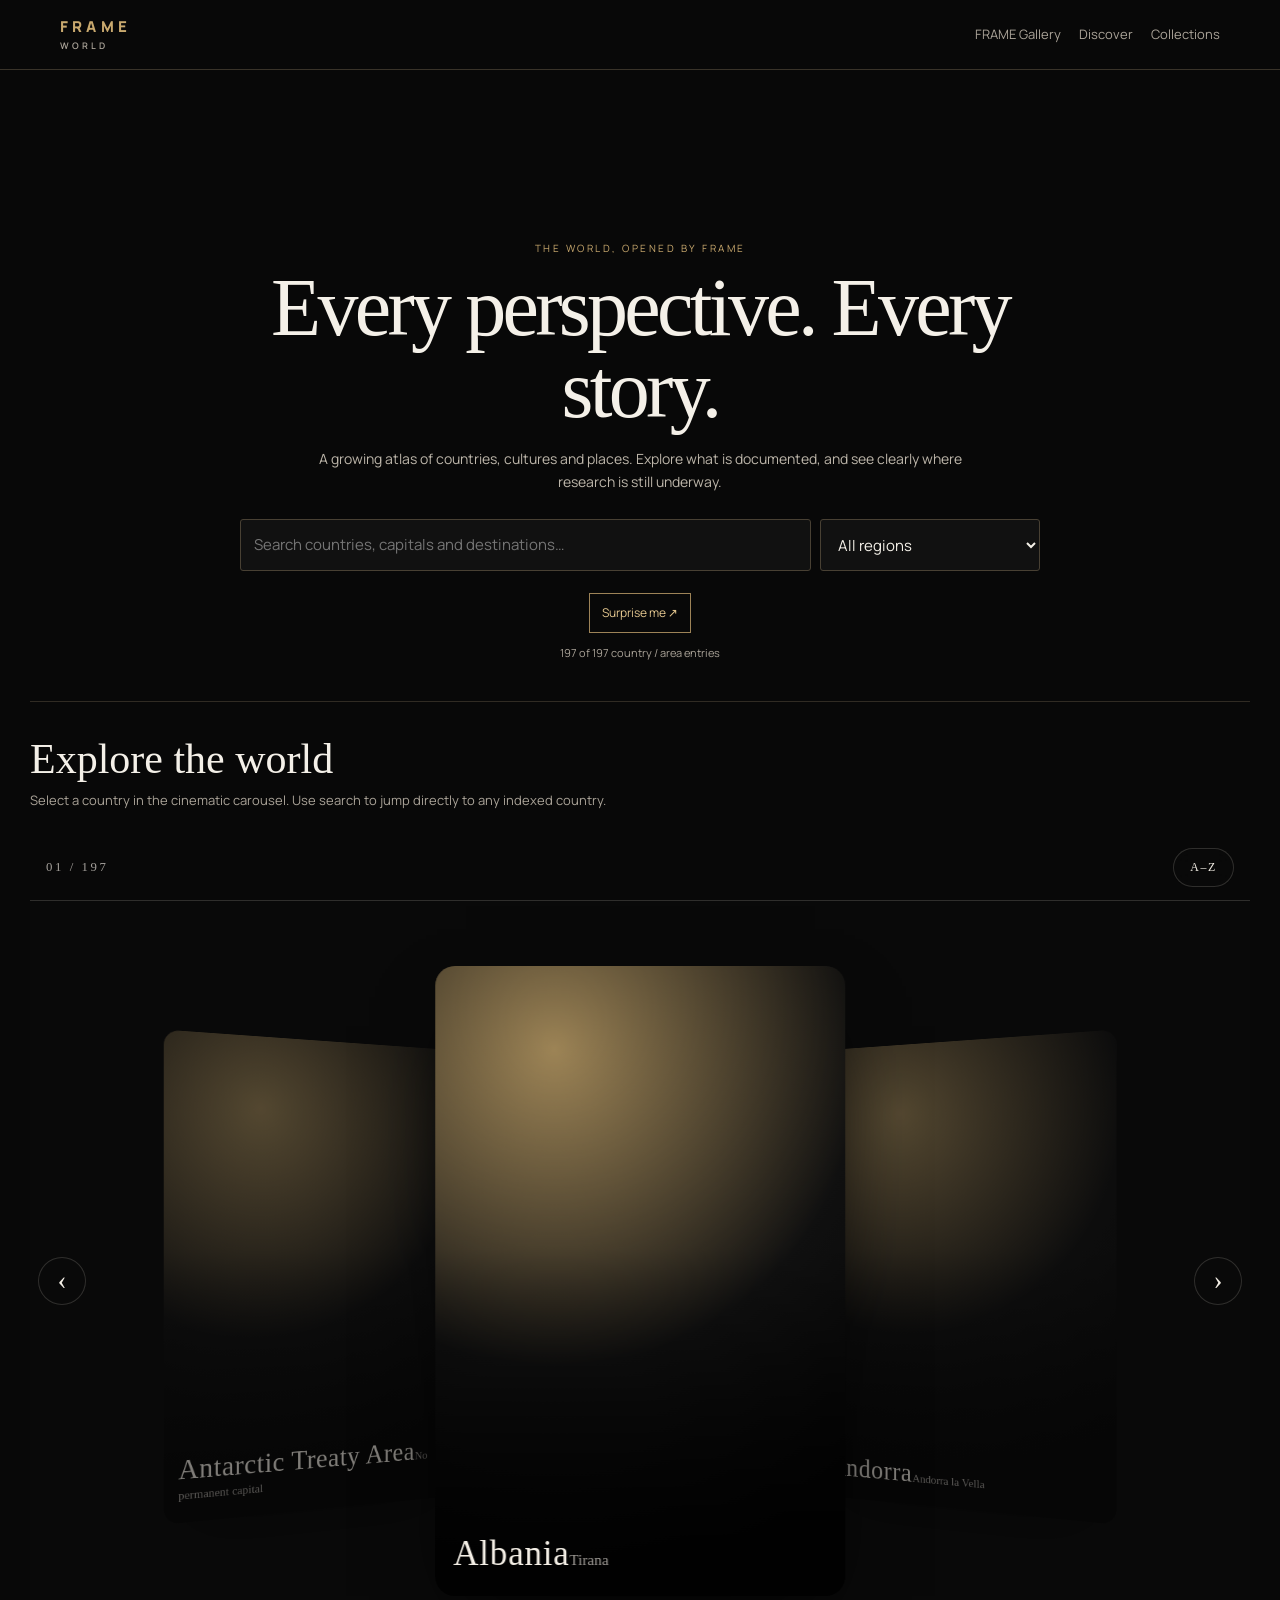
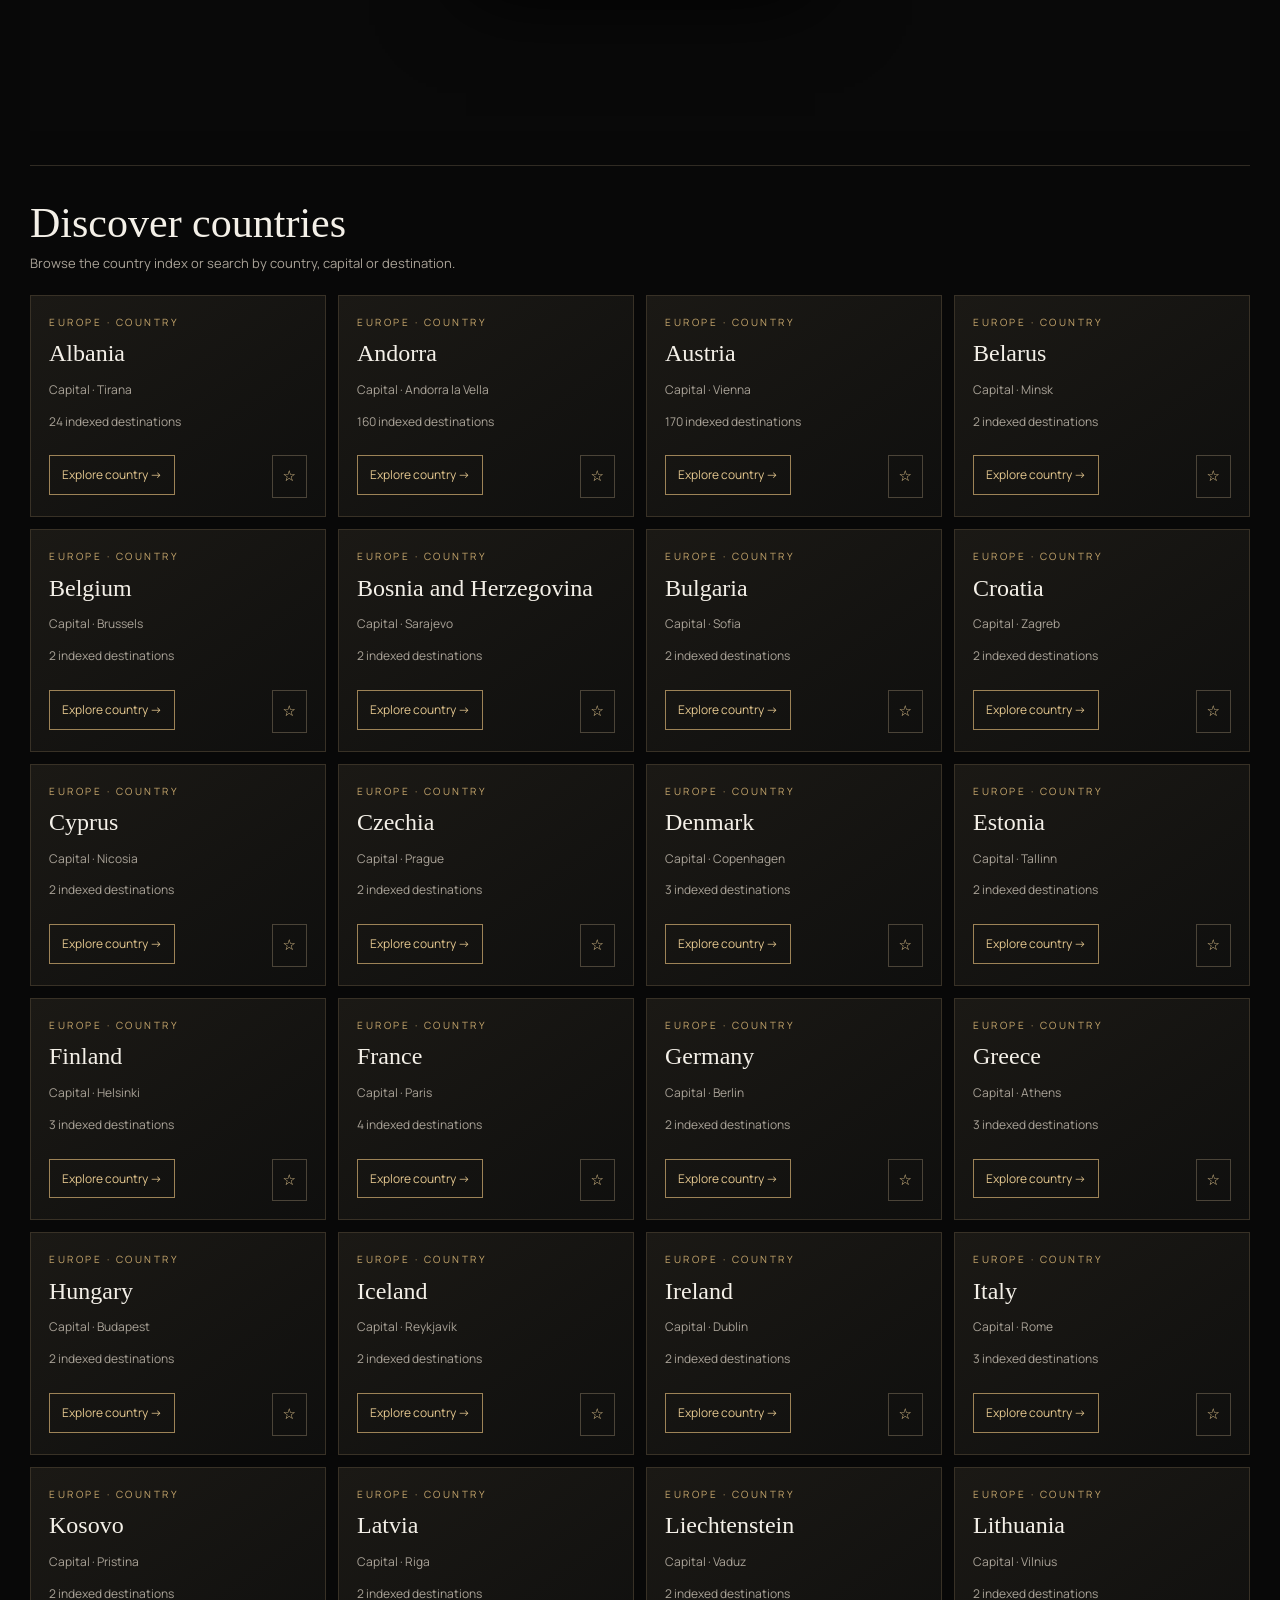
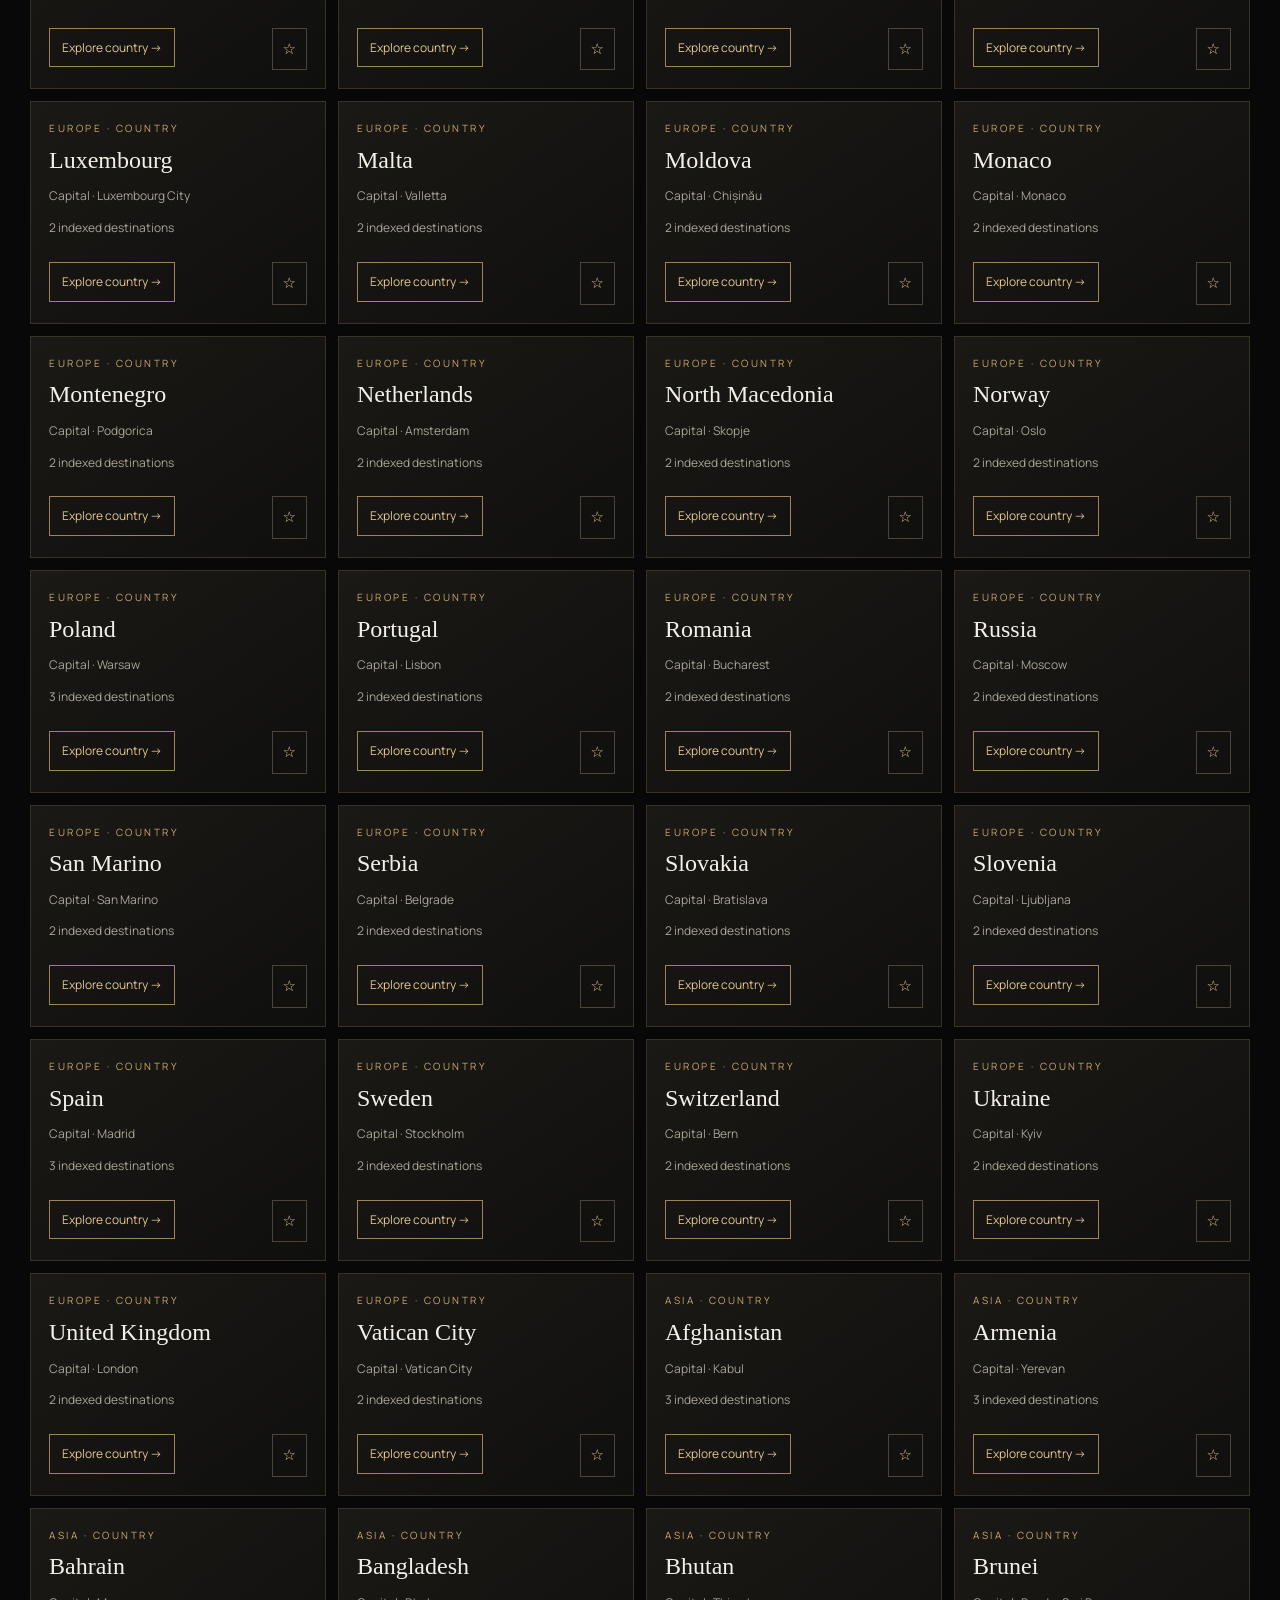
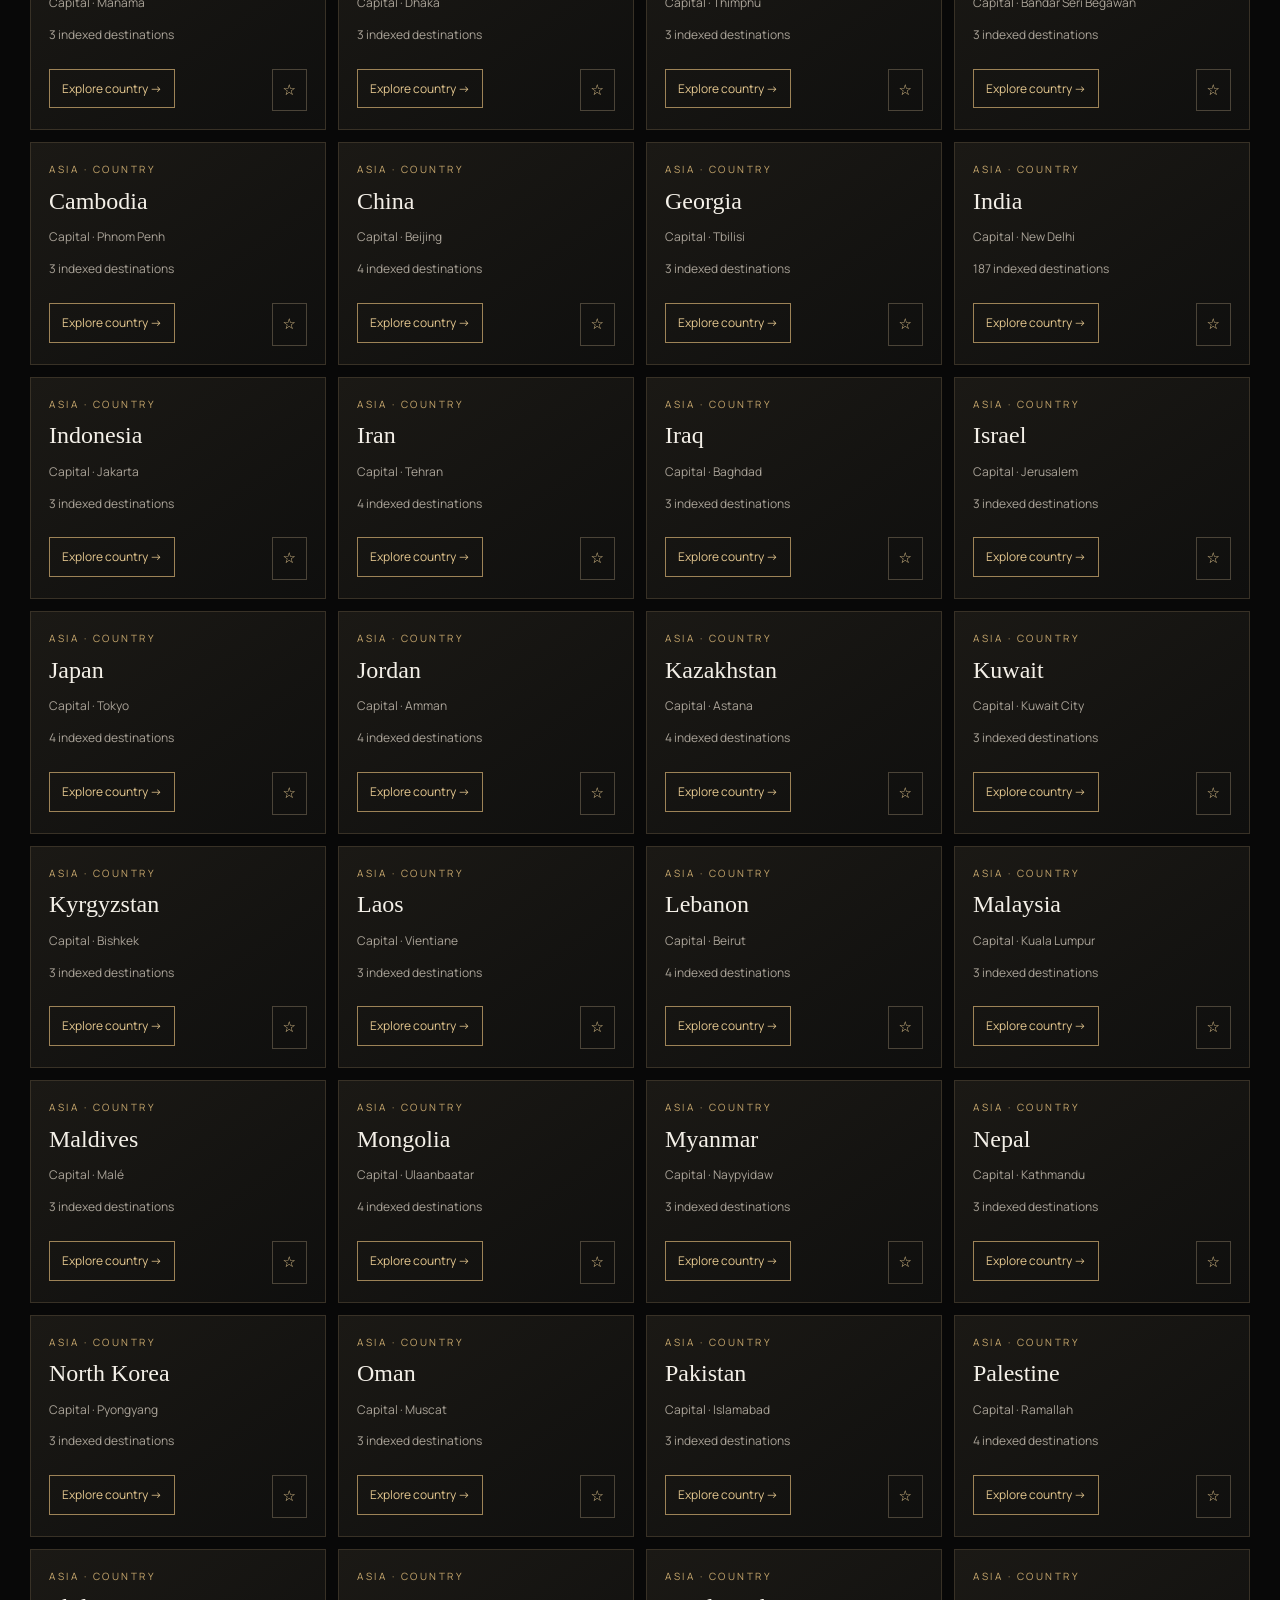
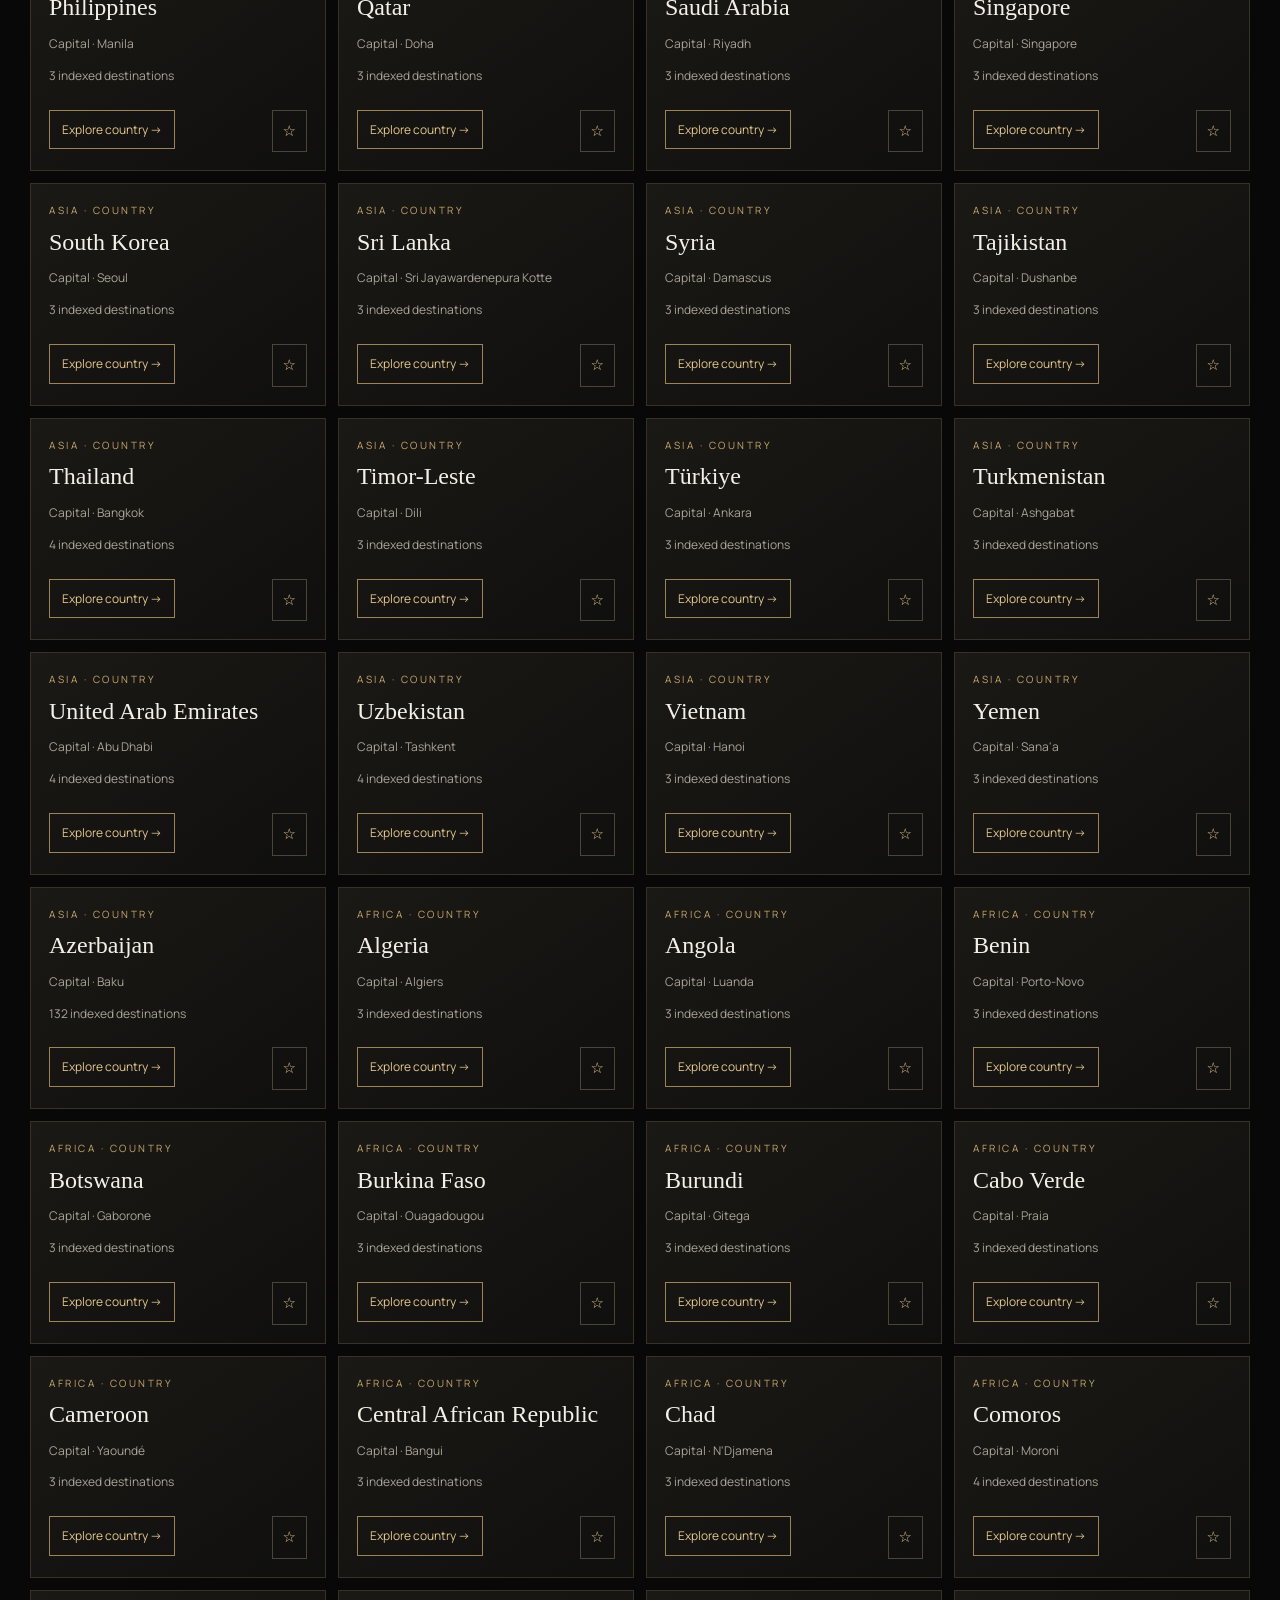
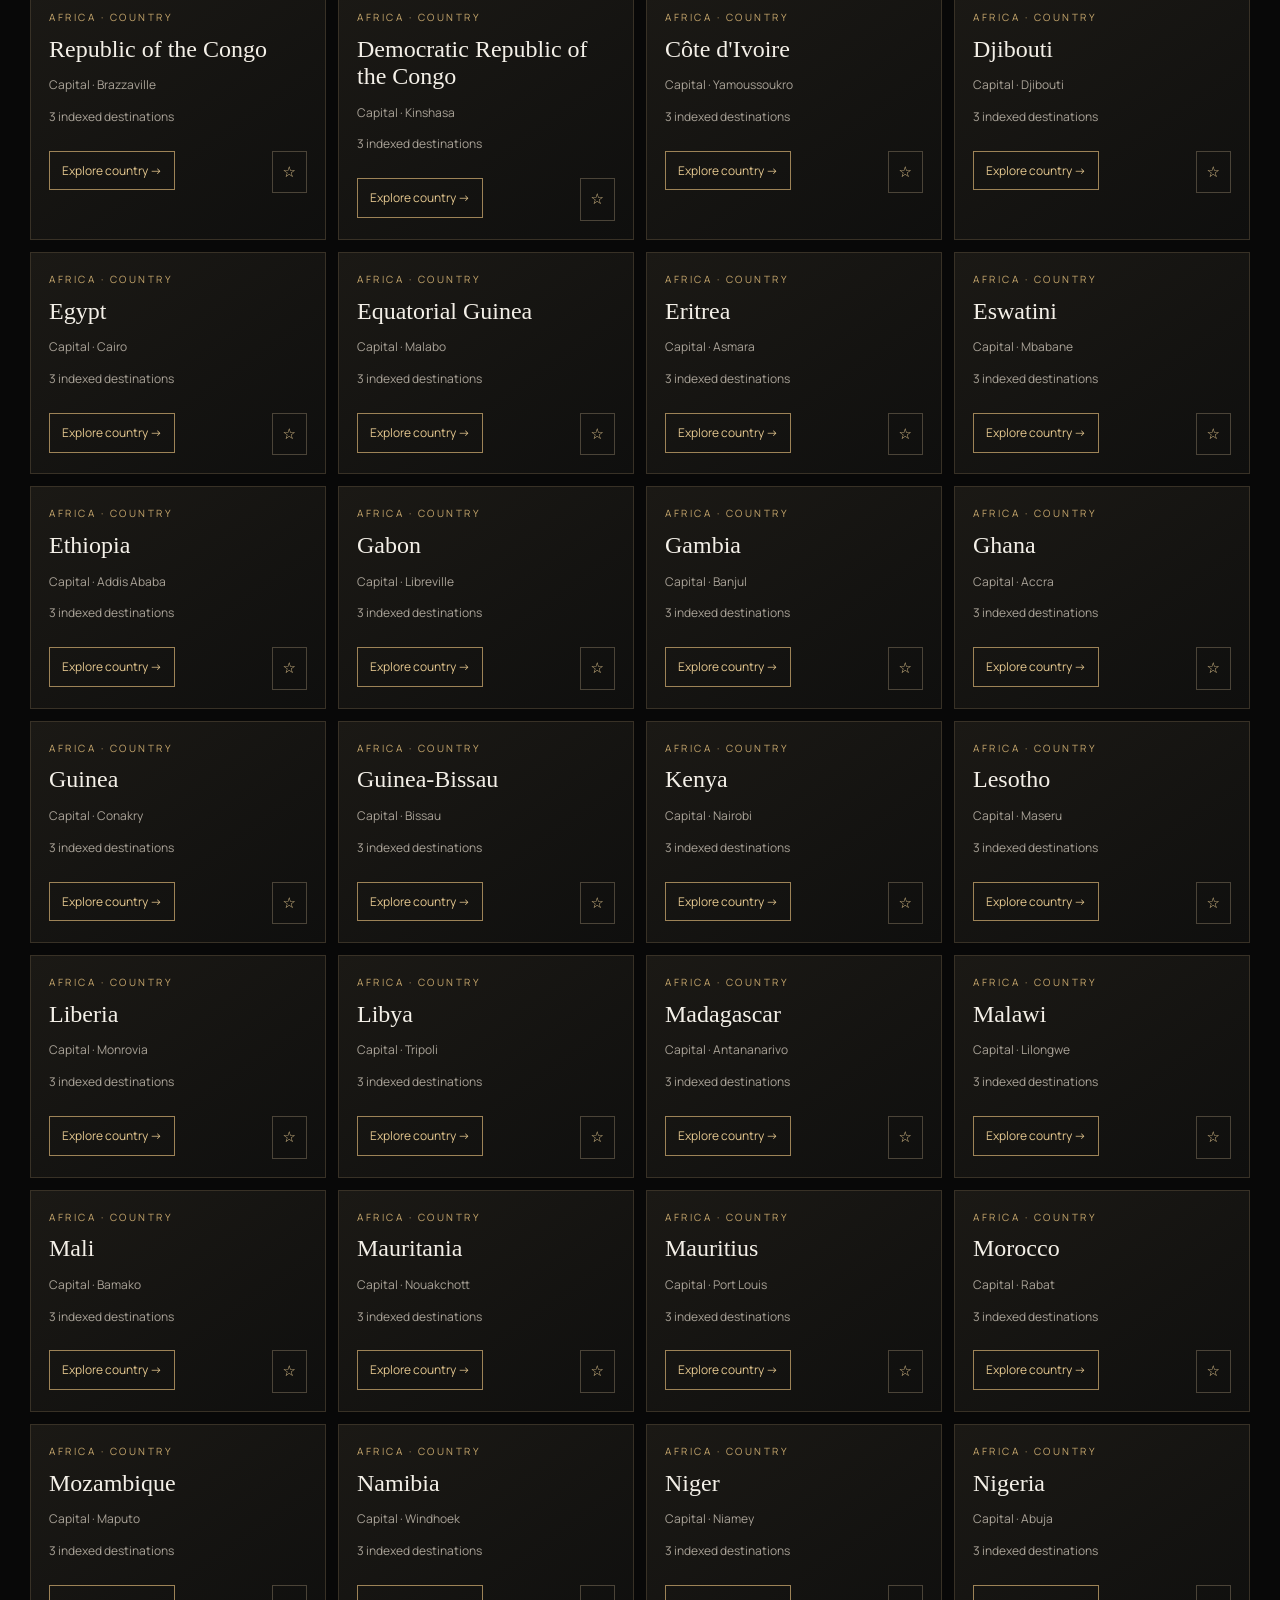
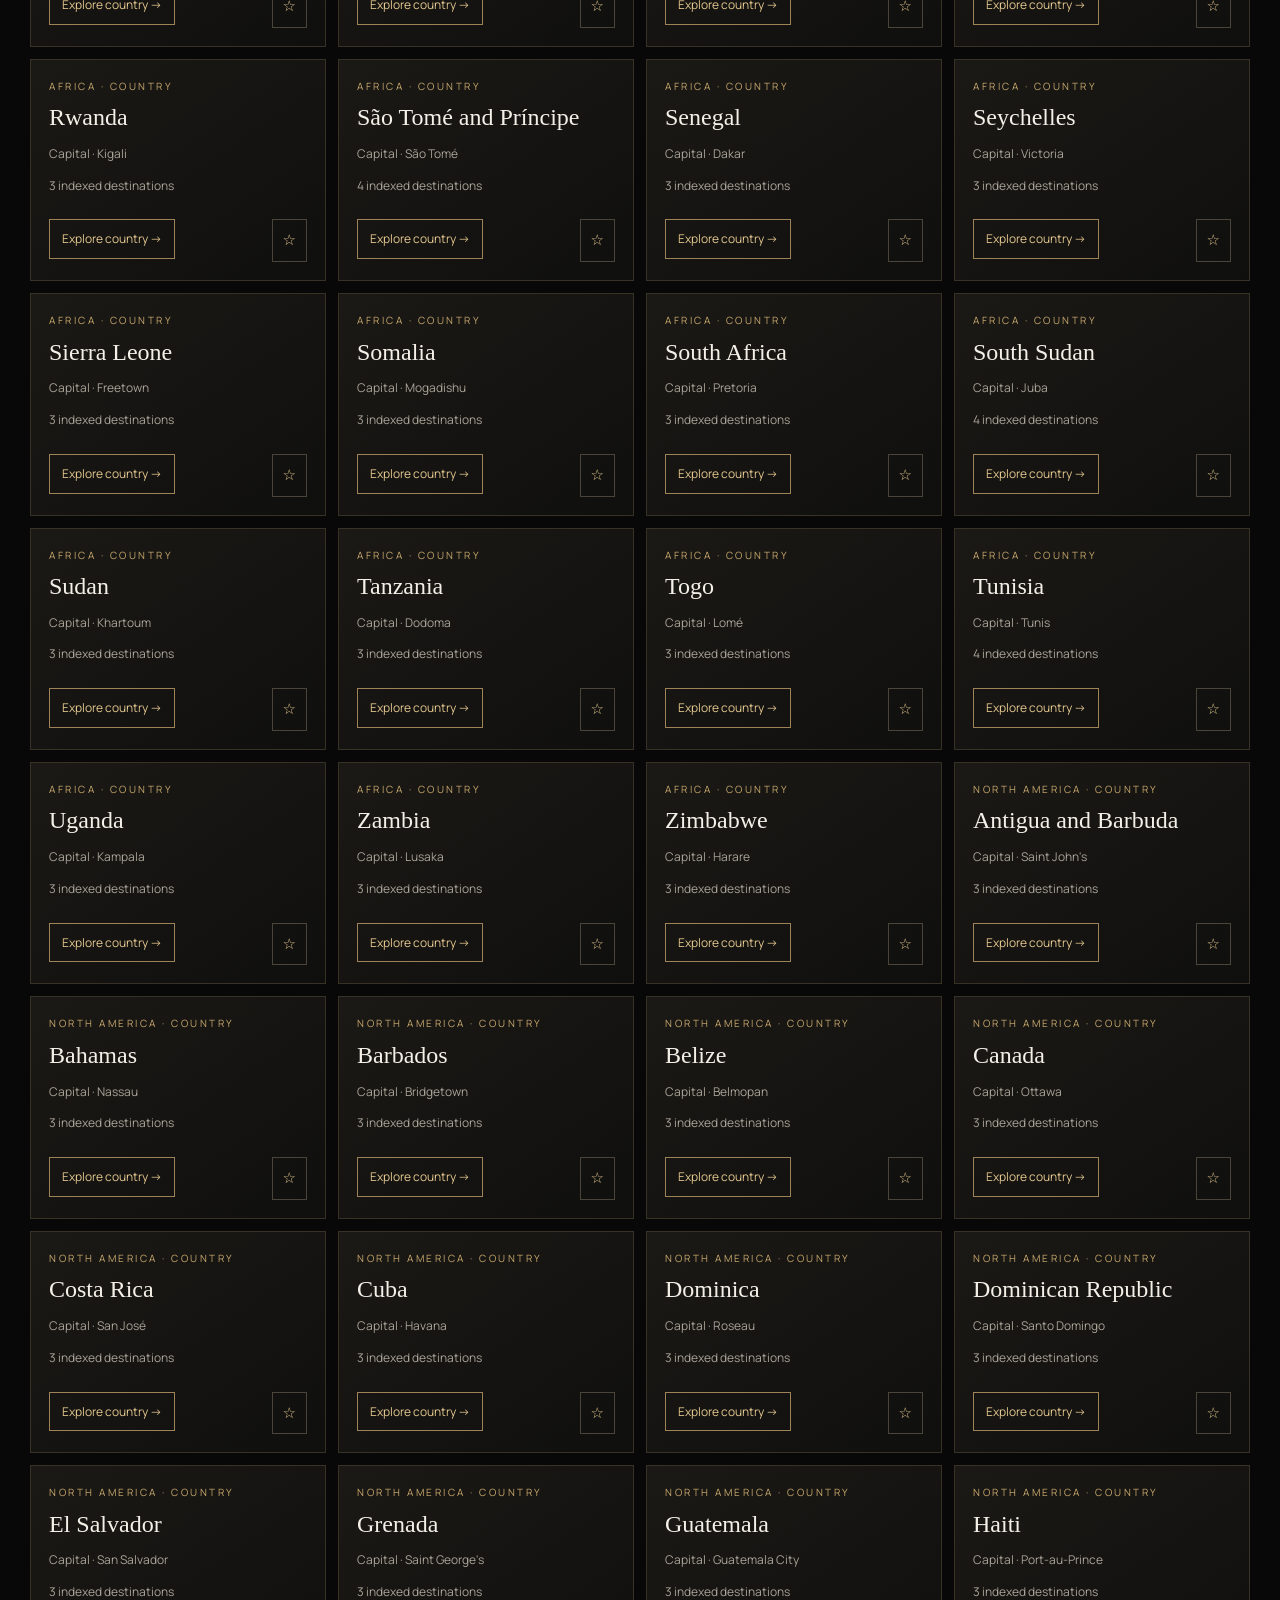
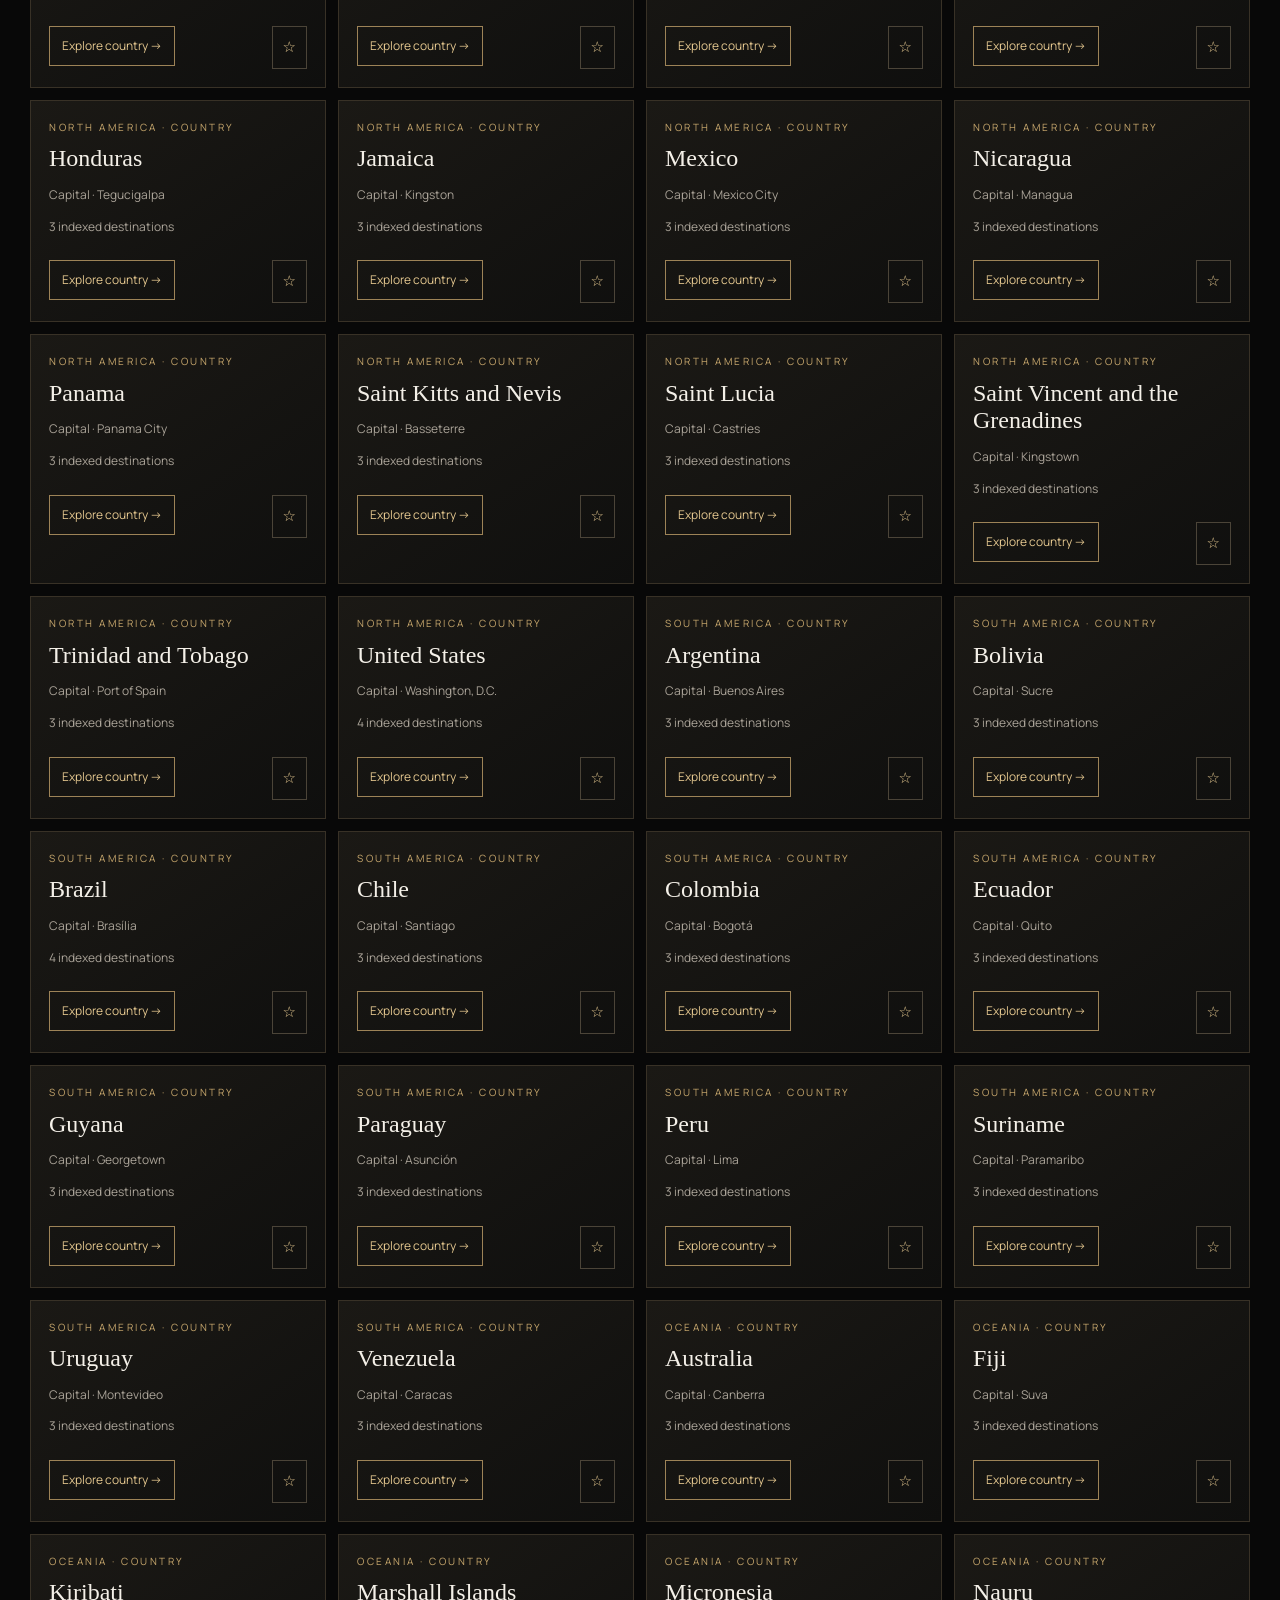
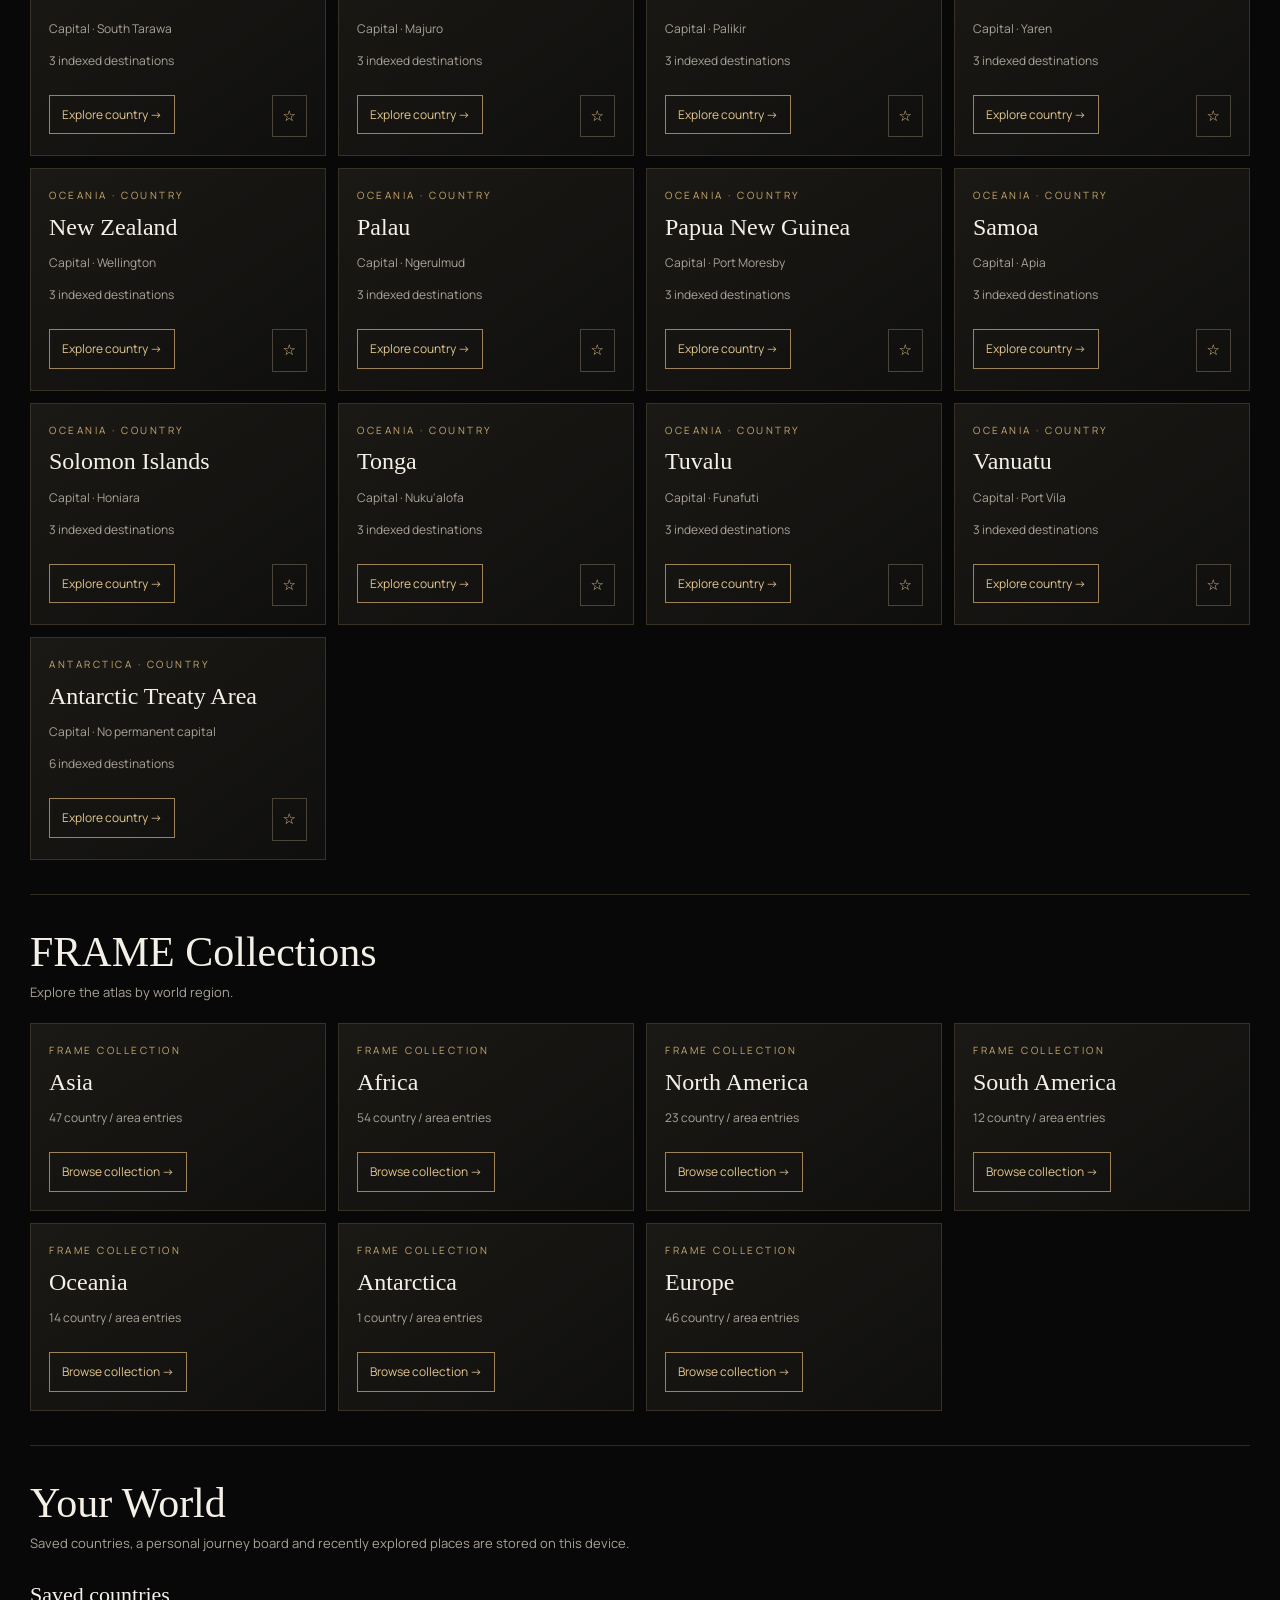
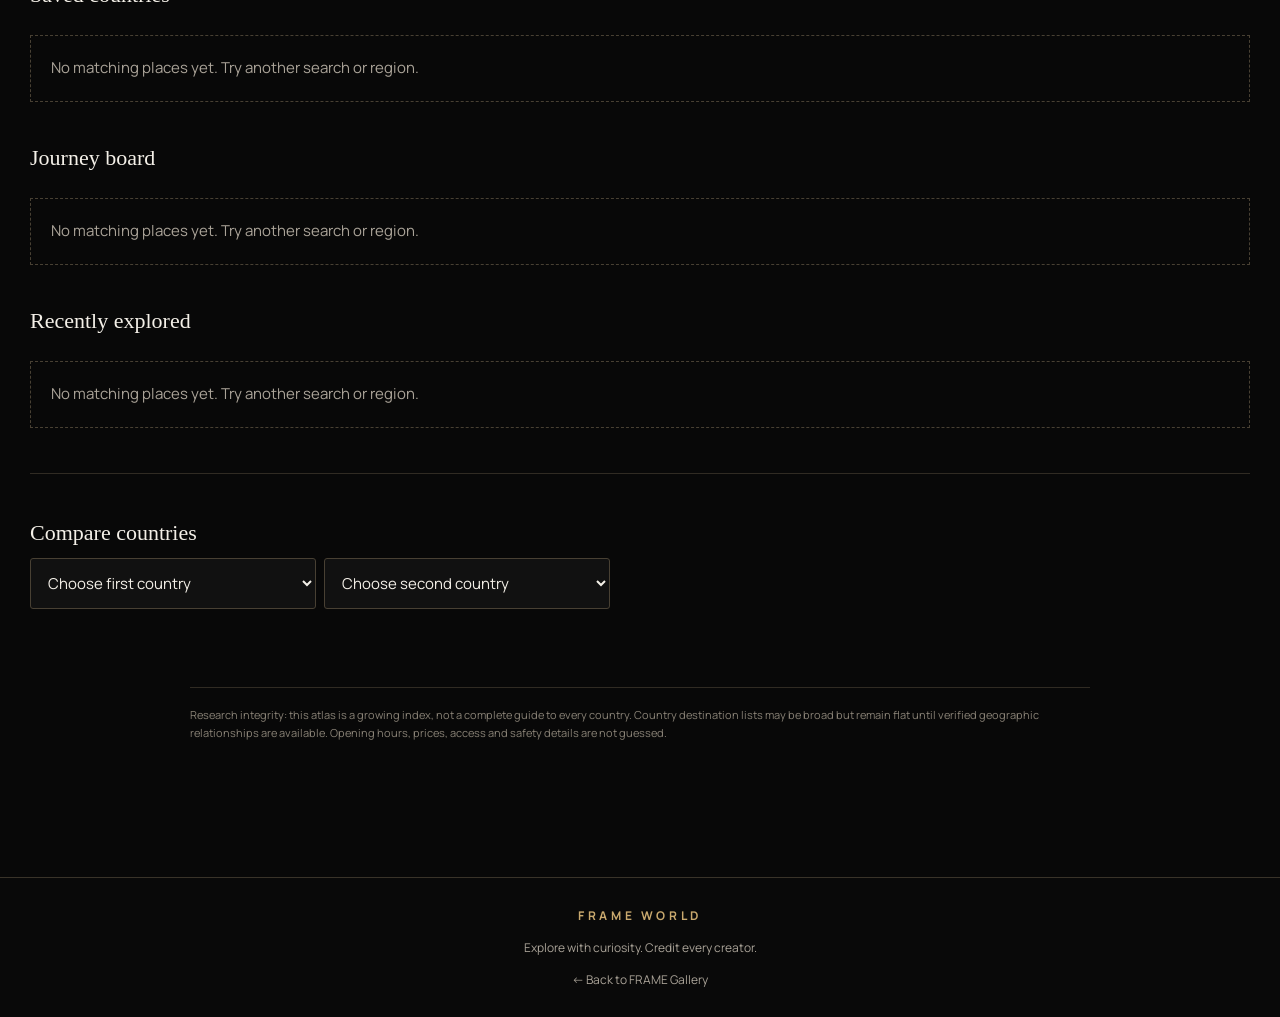
==== commit df8de622: "Load FRAME World structured data validator" ====
--- a/world/index.html
+++ b/world/index.html
@@ -30,7 +30,7 @@
 <section id="collection"><div class="wrap"><div class="head"><div><h2 id="collectionTitle">Europe · The first collection</h2><p id="collectionSub">193 UN member states · global country atlas</p></div></div><div class="toolbar"><input id="filter" class="search" type="search" placeholder="Search country, capital or place…" aria-label="Search destinations"><span class="count" id="count"></span></div><div id="countryList" class="countries"></div><div id="regionList" class="region-places" hidden></div><article id="detail" class="detail" aria-live="polite"><div class="detail-top"><div><div id="detailMeta" class="detail-meta"></div><h2 id="detailTitle"></h2></div><button id="closeDetail" class="btn ghost" type="button">Close ×</button></div><p id="detailText"></p><div class="detail-grid"><div><b>Explore</b><span id="detailExplore"></span></div><div><b>Photography focus</b><span id="detailPhoto"></span></div><div><b>Before you visit</b><span id="detailVisit"></span></div></div><p class="detail-meta" id="detailStatus"></p><a id="detailSource" class="btn ghost" target="_blank" rel="noopener noreferrer" hidden>Open verified source ↗</a></article><div class="note">FRAME World is a growing curated atlas, not a claim that every attraction has been catalogued. Destination lists and profiles are expanded as reliable local sources are checked; they are not live travel advisories. Check official local sources for access, opening hours, safety and seasonal conditions. Destination photography will be added only with verified source, creator and licence credits.</div></div></section>
 </main>
 <footer><b>FRAME WORLD</b><p>Explore with curiosity. Credit every creator.</p><a href="../">← Back to FRAME Gallery</a></footer>
-<script src="./data.js"></script><script src="./research.js"></script><script src="./experience/frame-experience.js"></script><script src="./country-experience.js"></script><script src="./catalog.js"></script><script src="./app.js"></script>
+<script src="./data.js"></script><script src="./research.js"></script><script src="./experience/frame-experience.js"></script><script src="./country-experience.js"></script><script src="./catalog.js"></script><script src="./schema.js"></script><script src="./app.js"></script>
 <script>
 (function(){
 const data=window.FRAME_WORLD_DATA;if(!data)return;
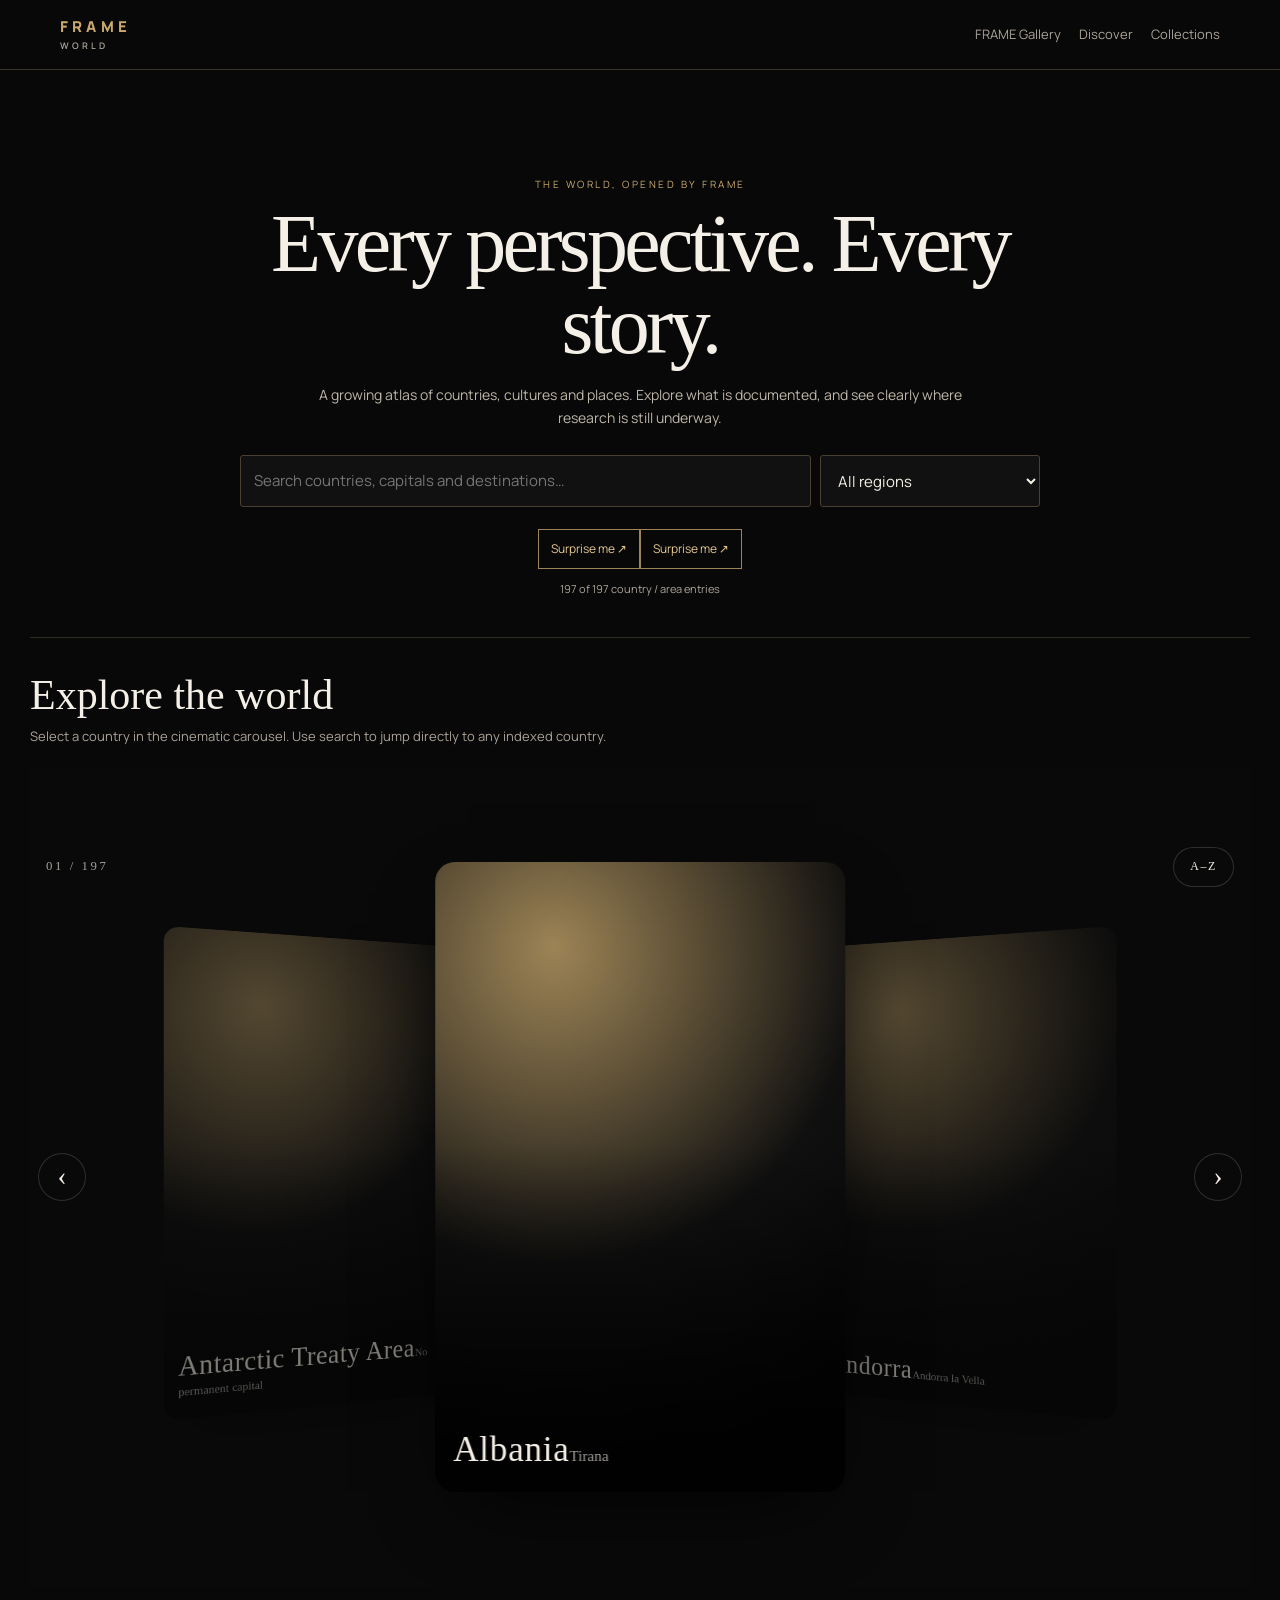
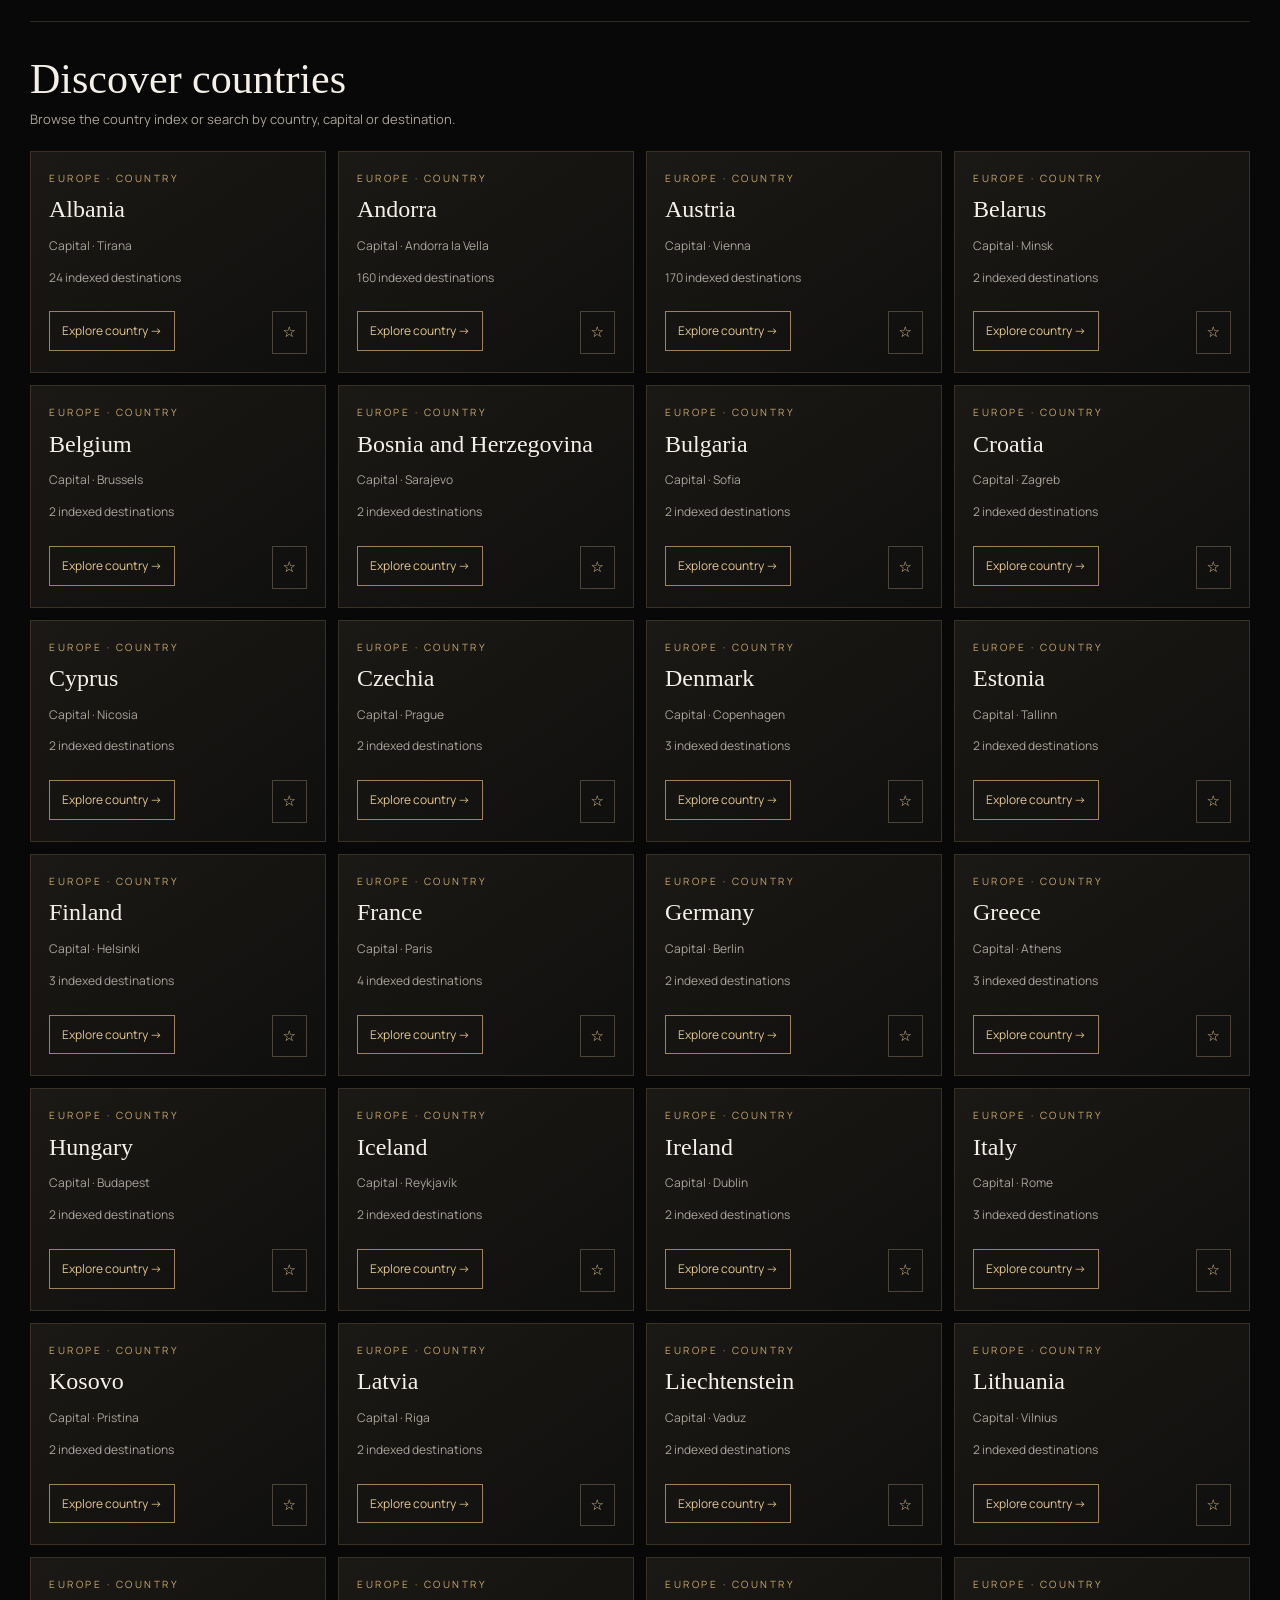
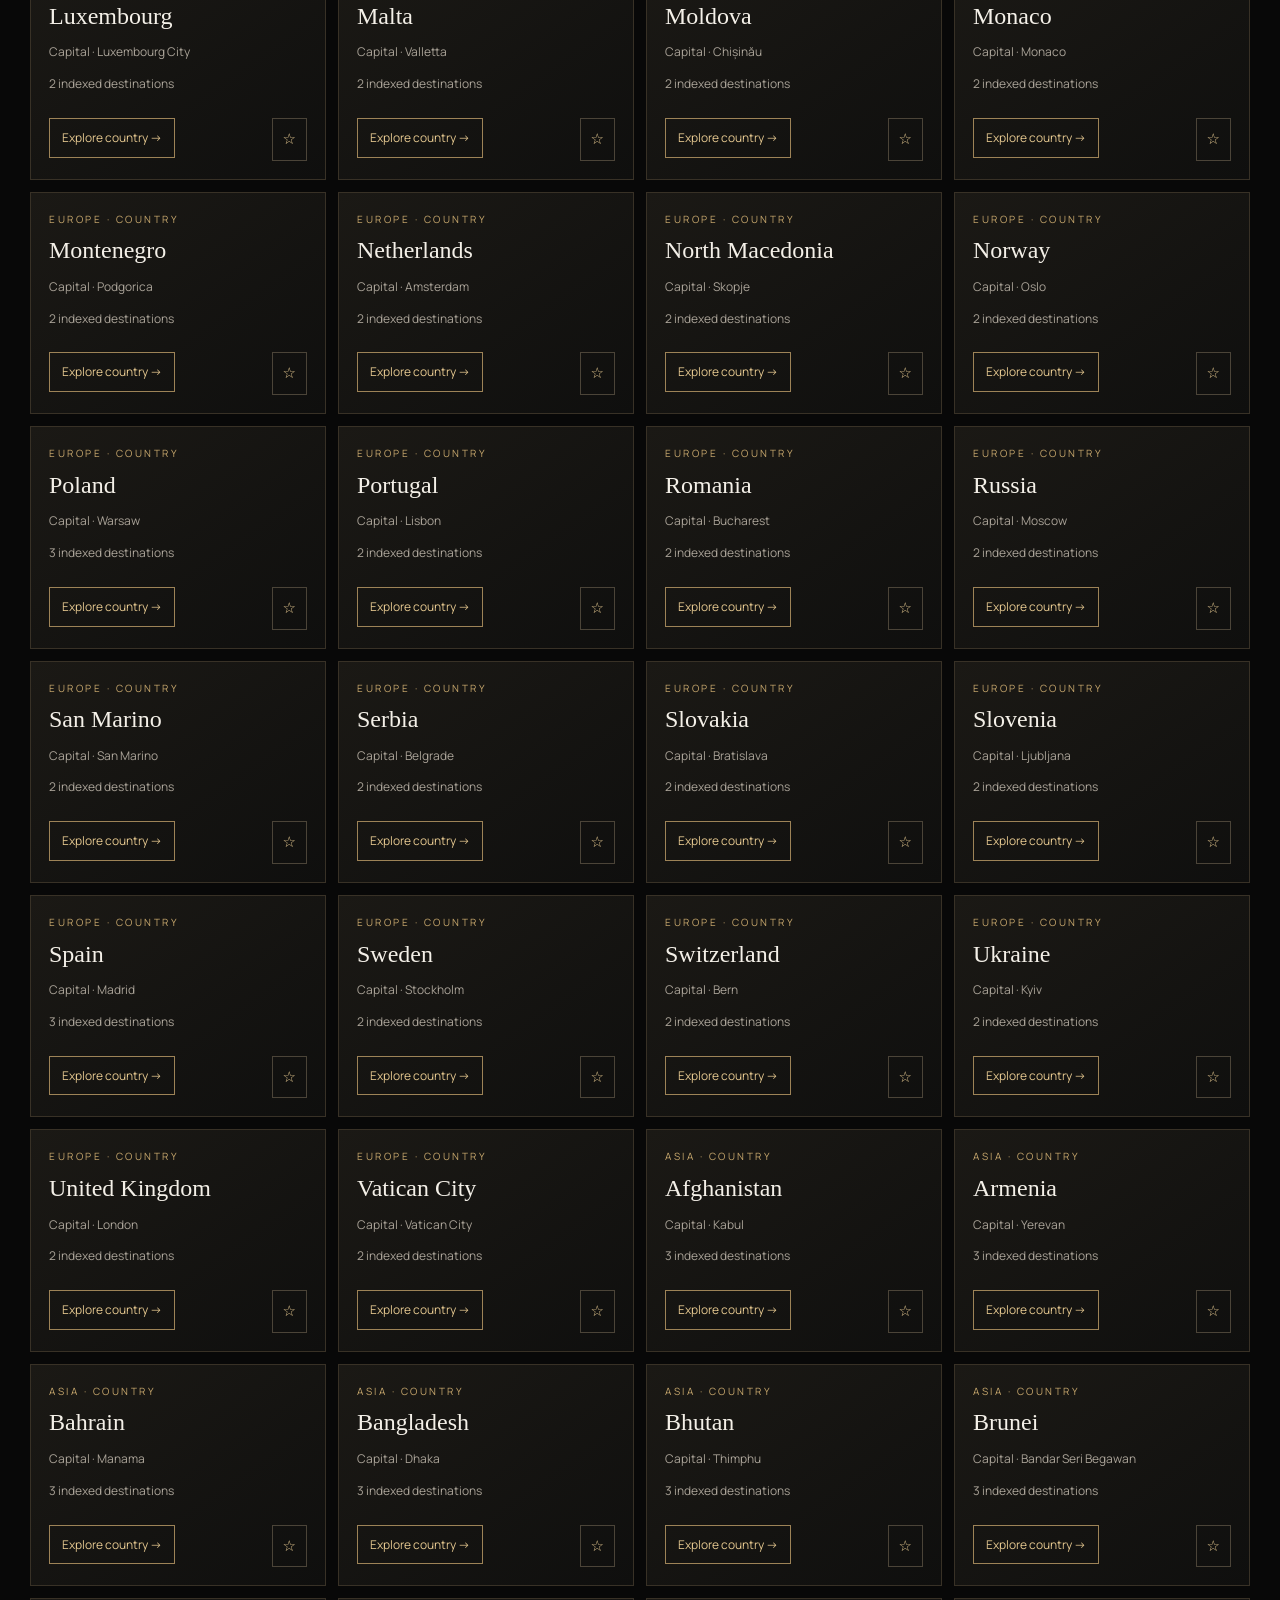
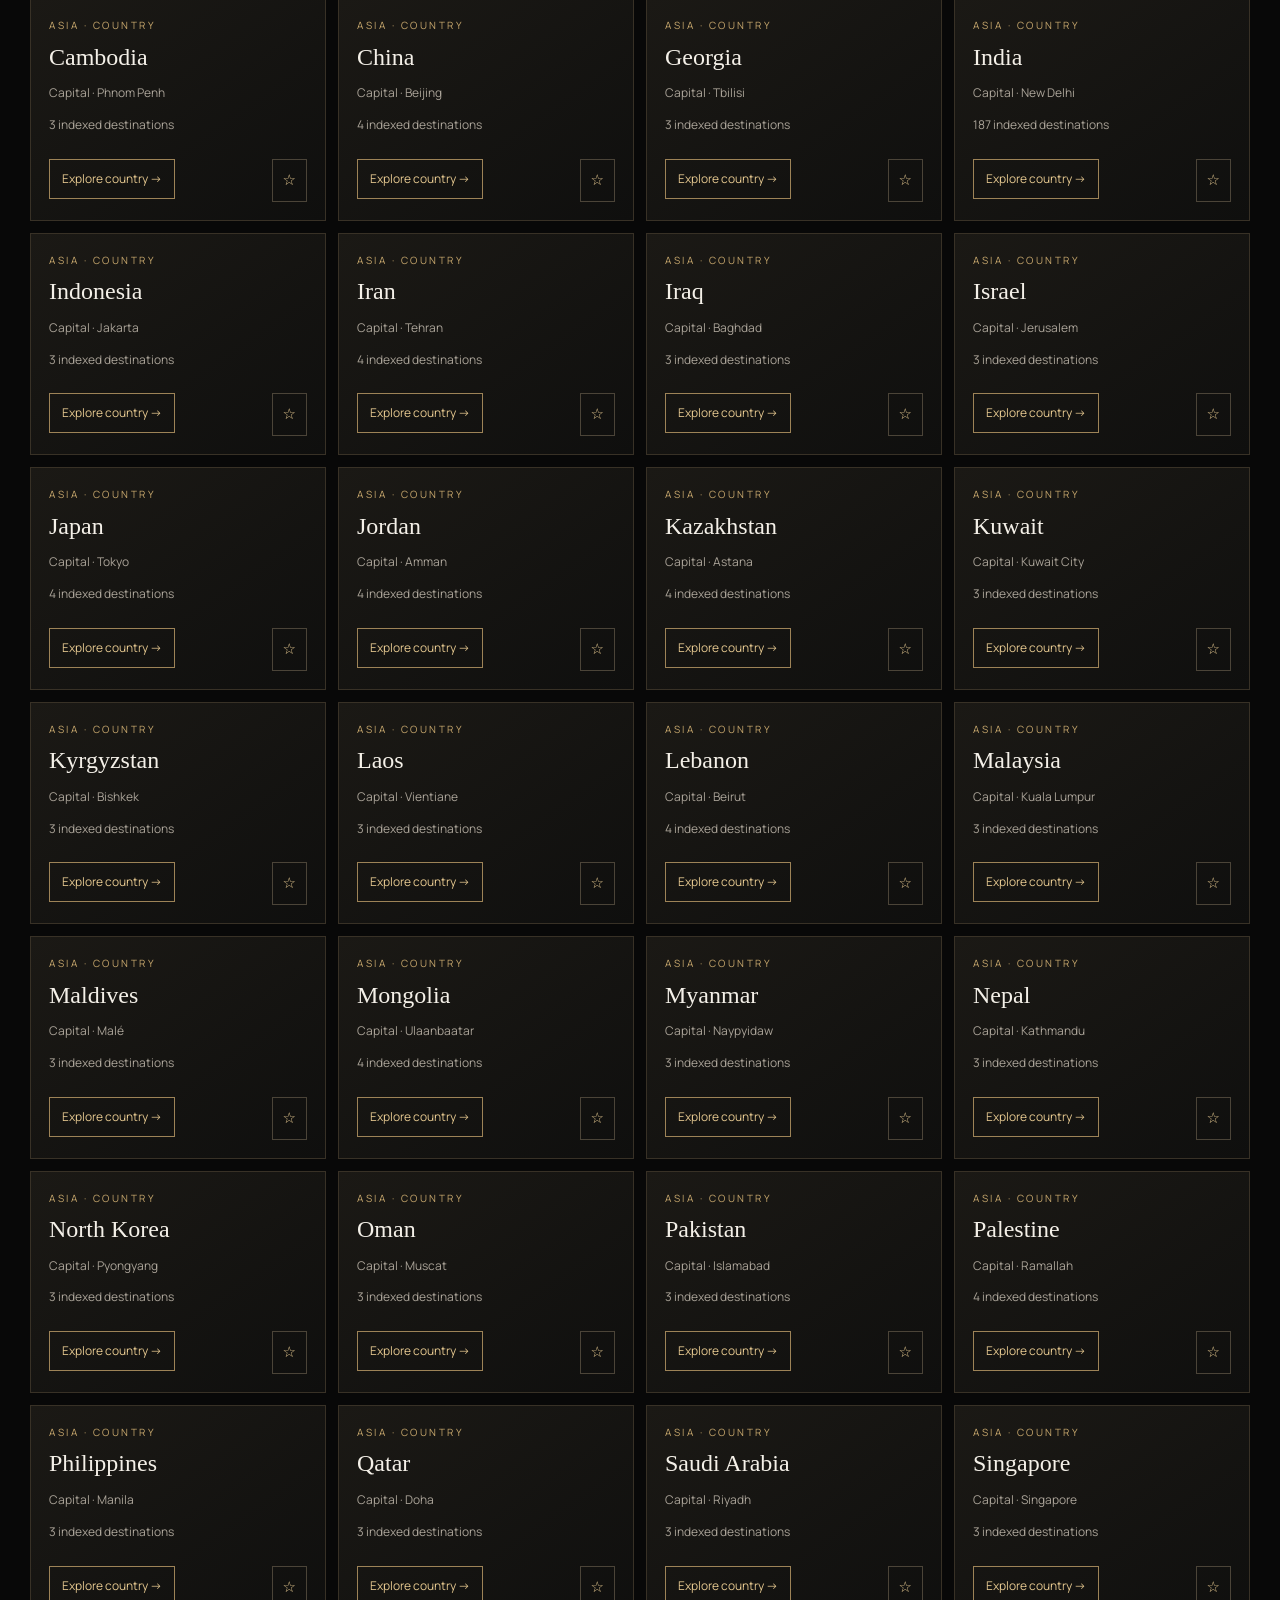
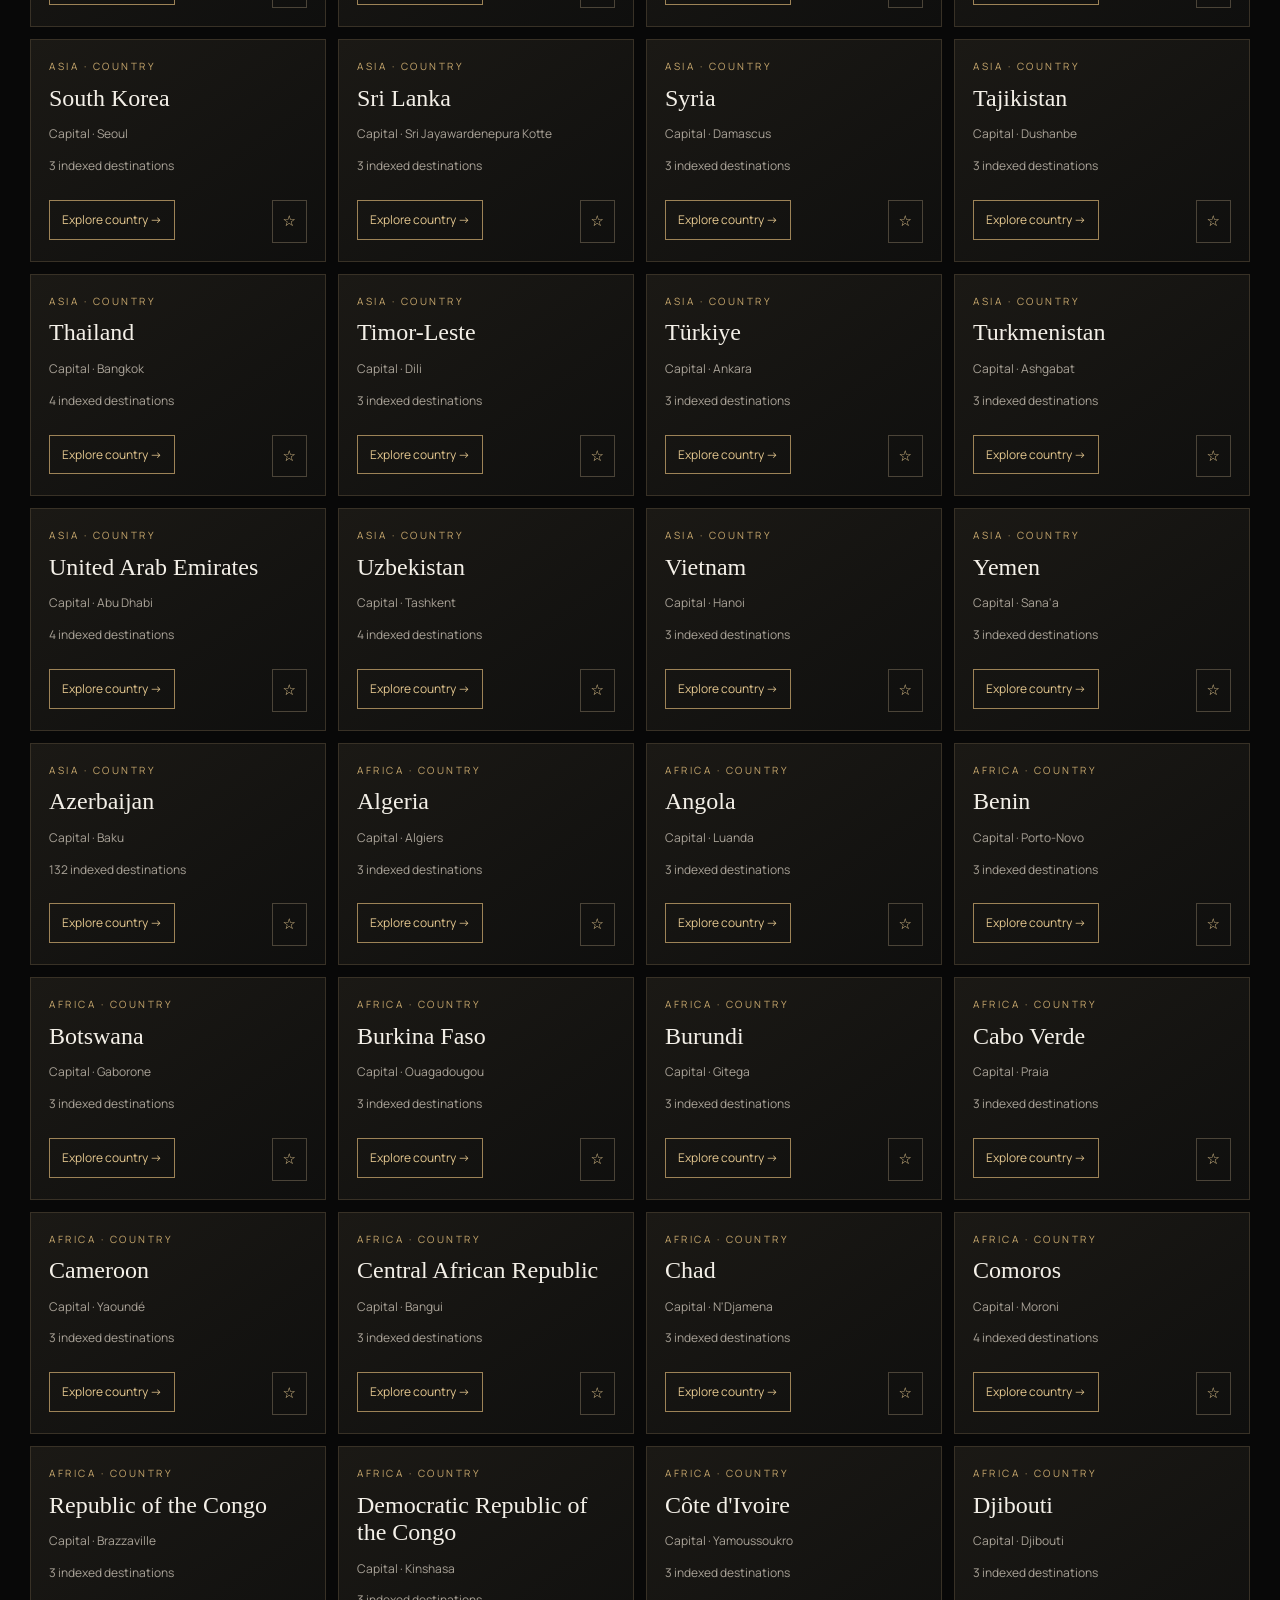
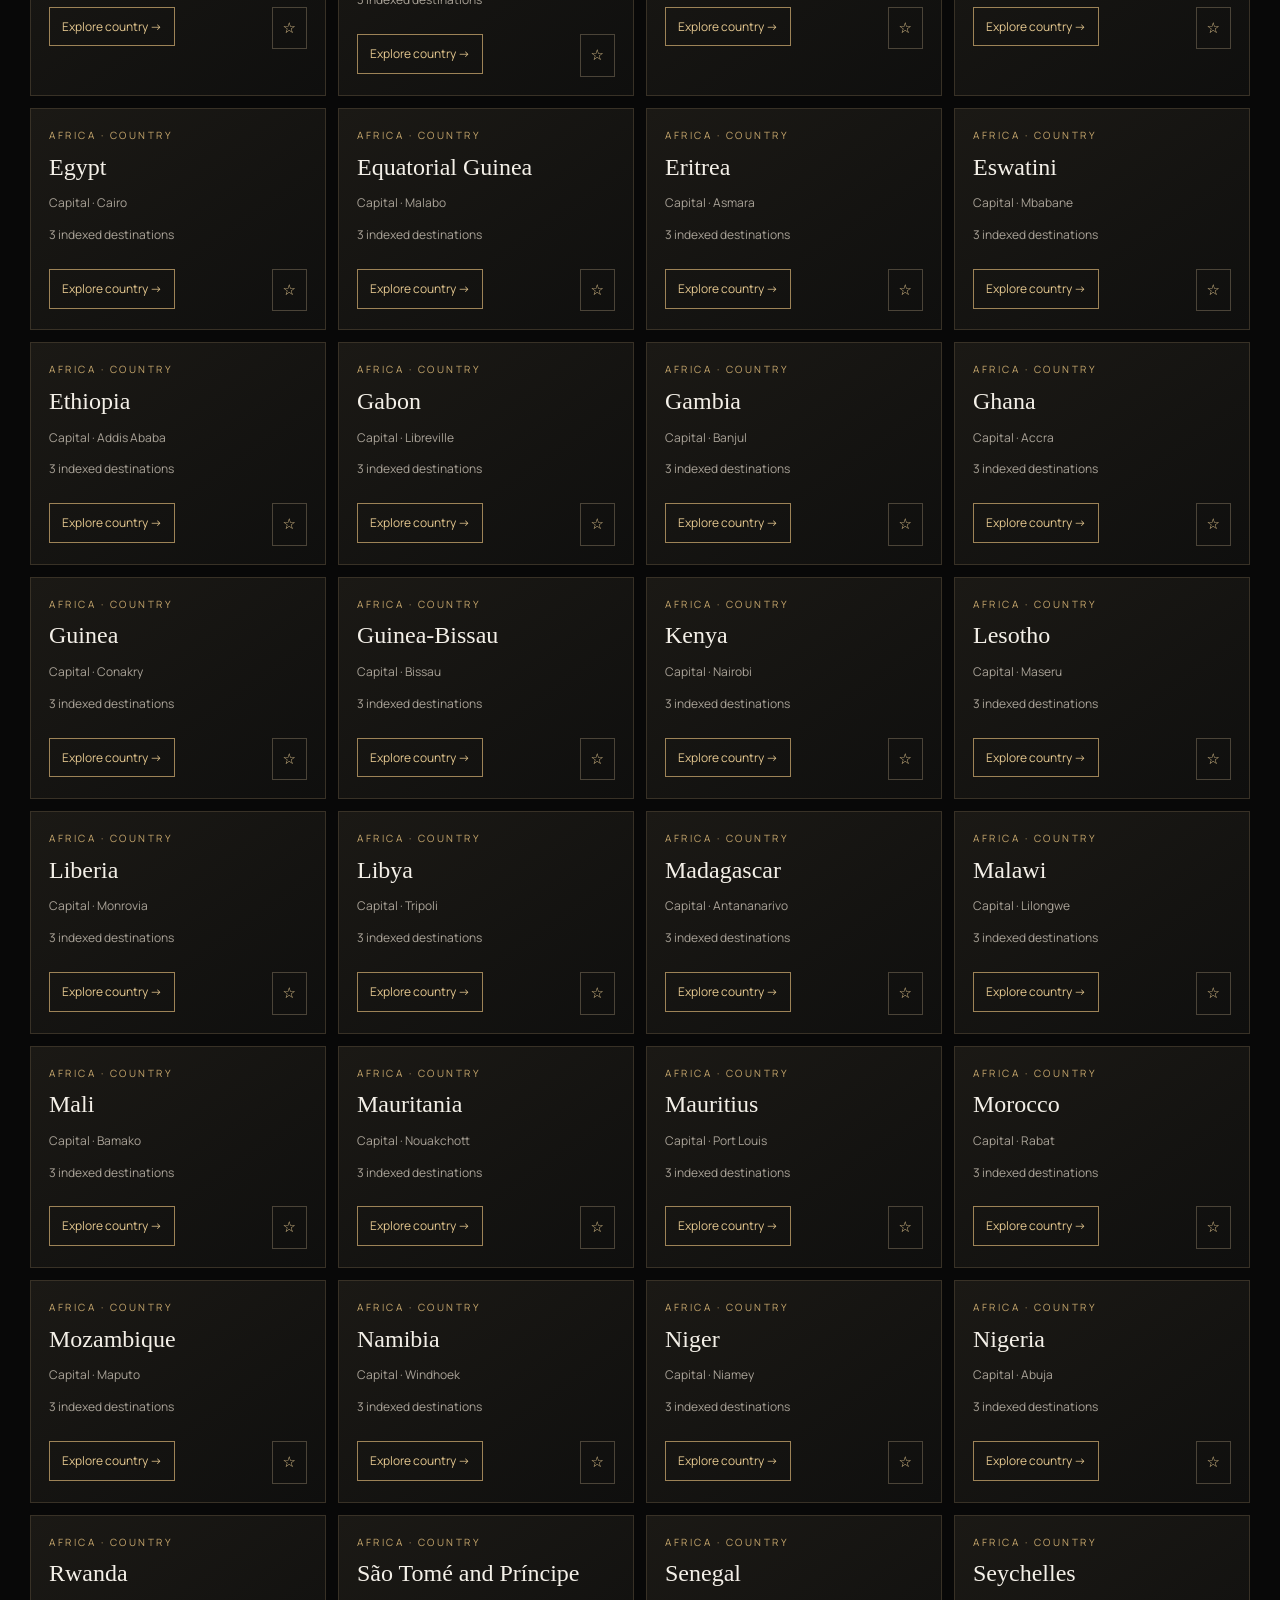
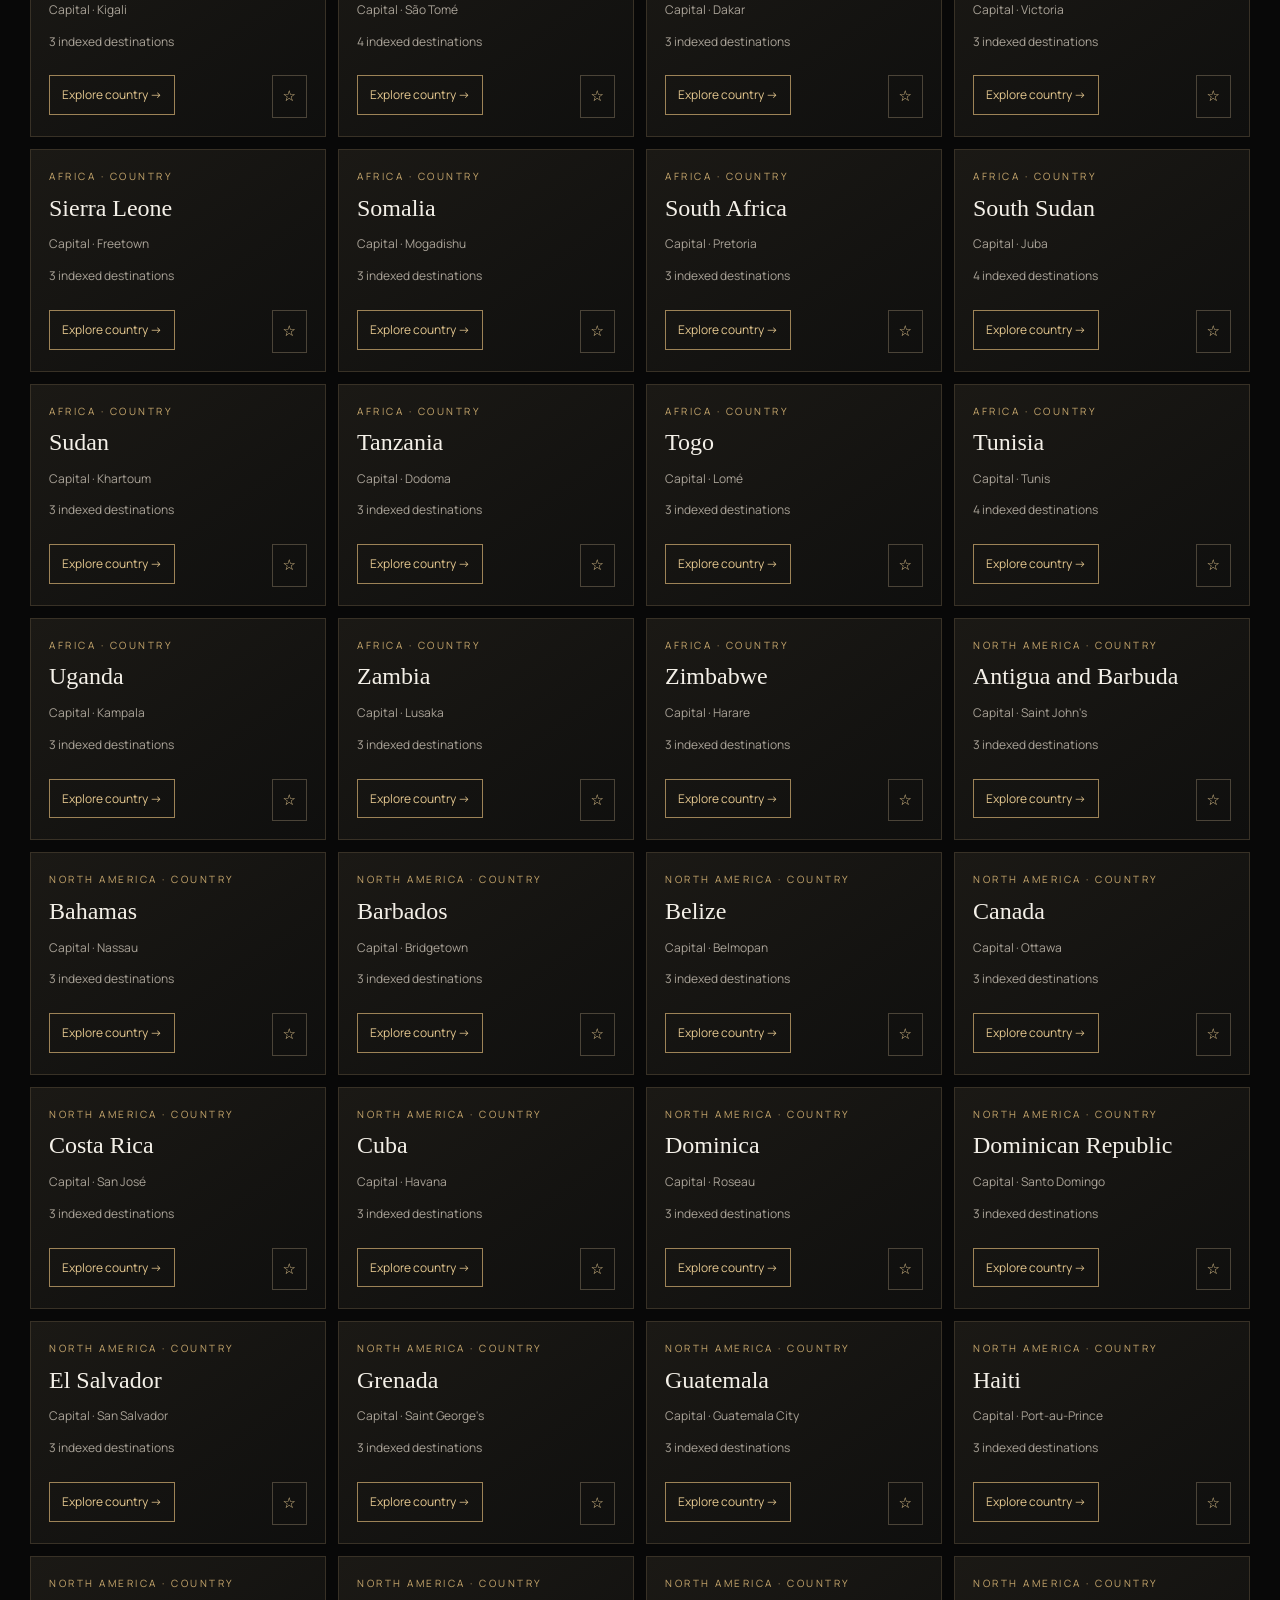
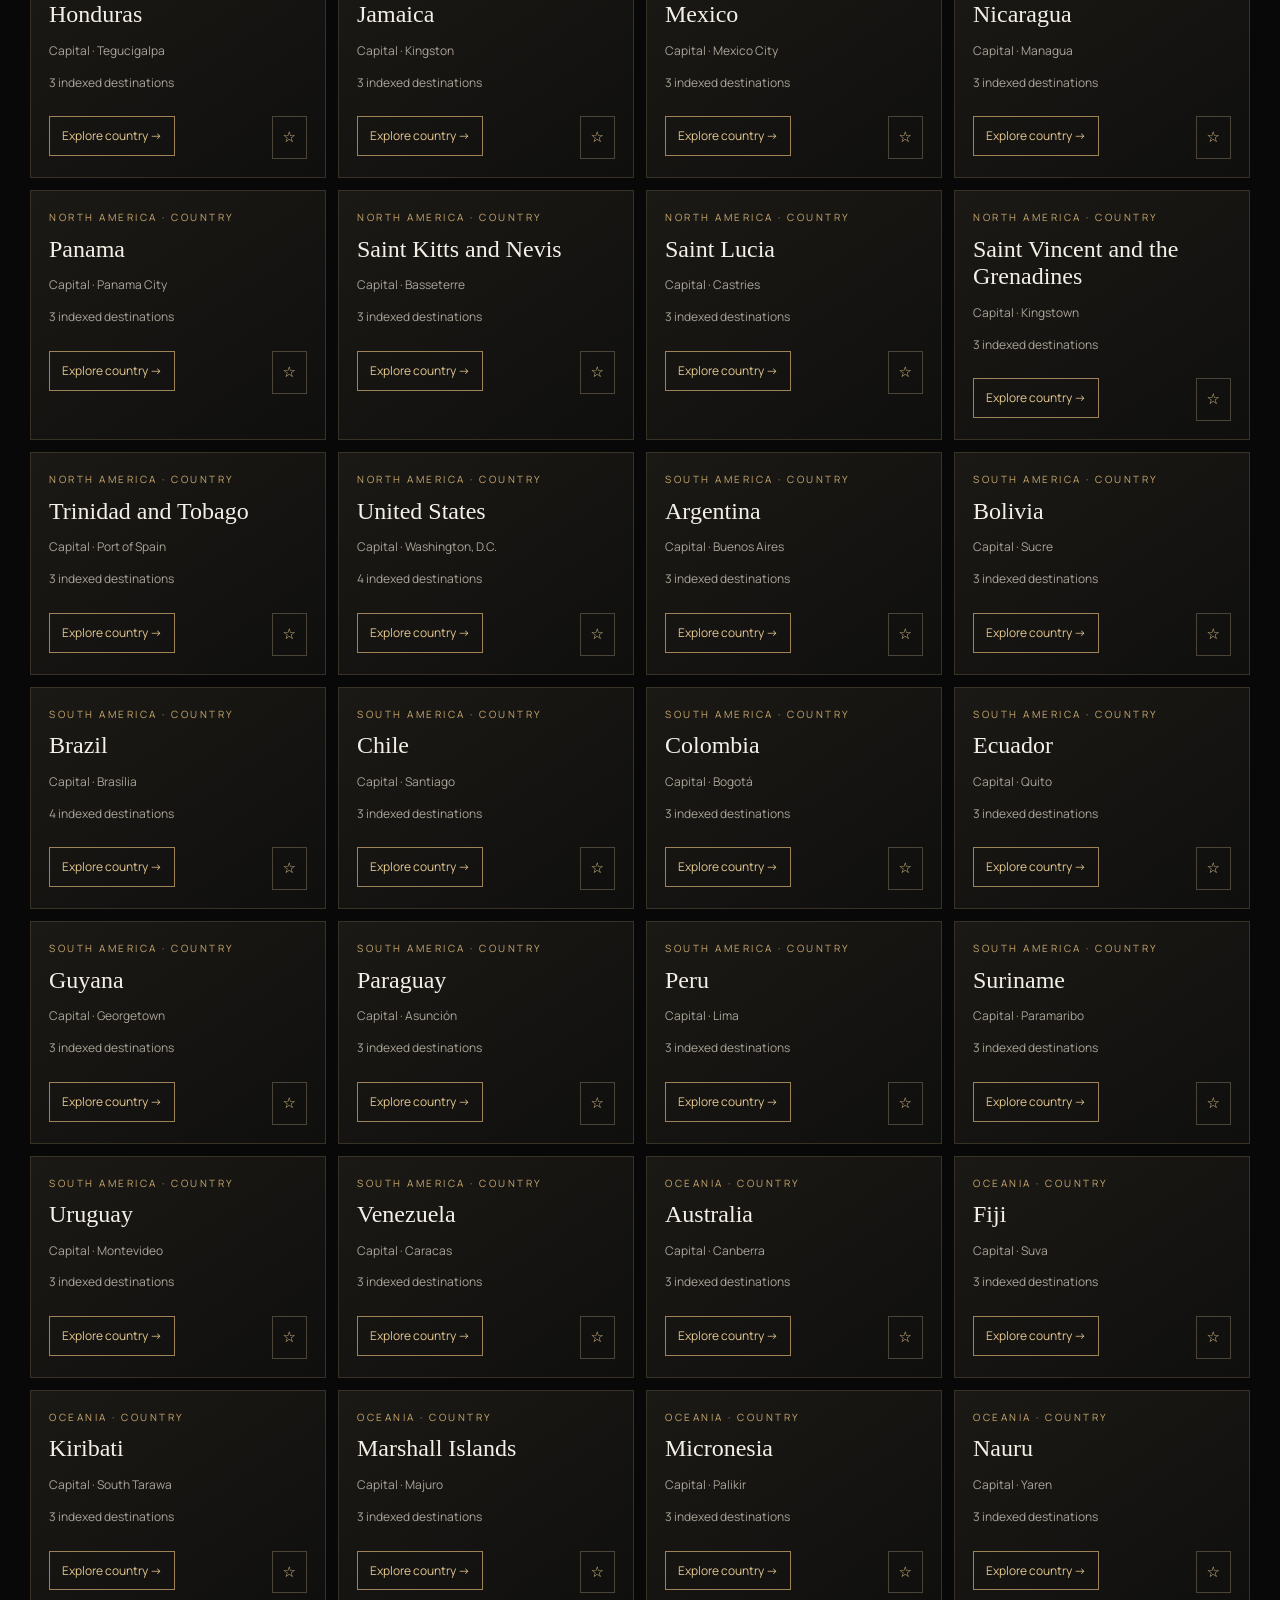
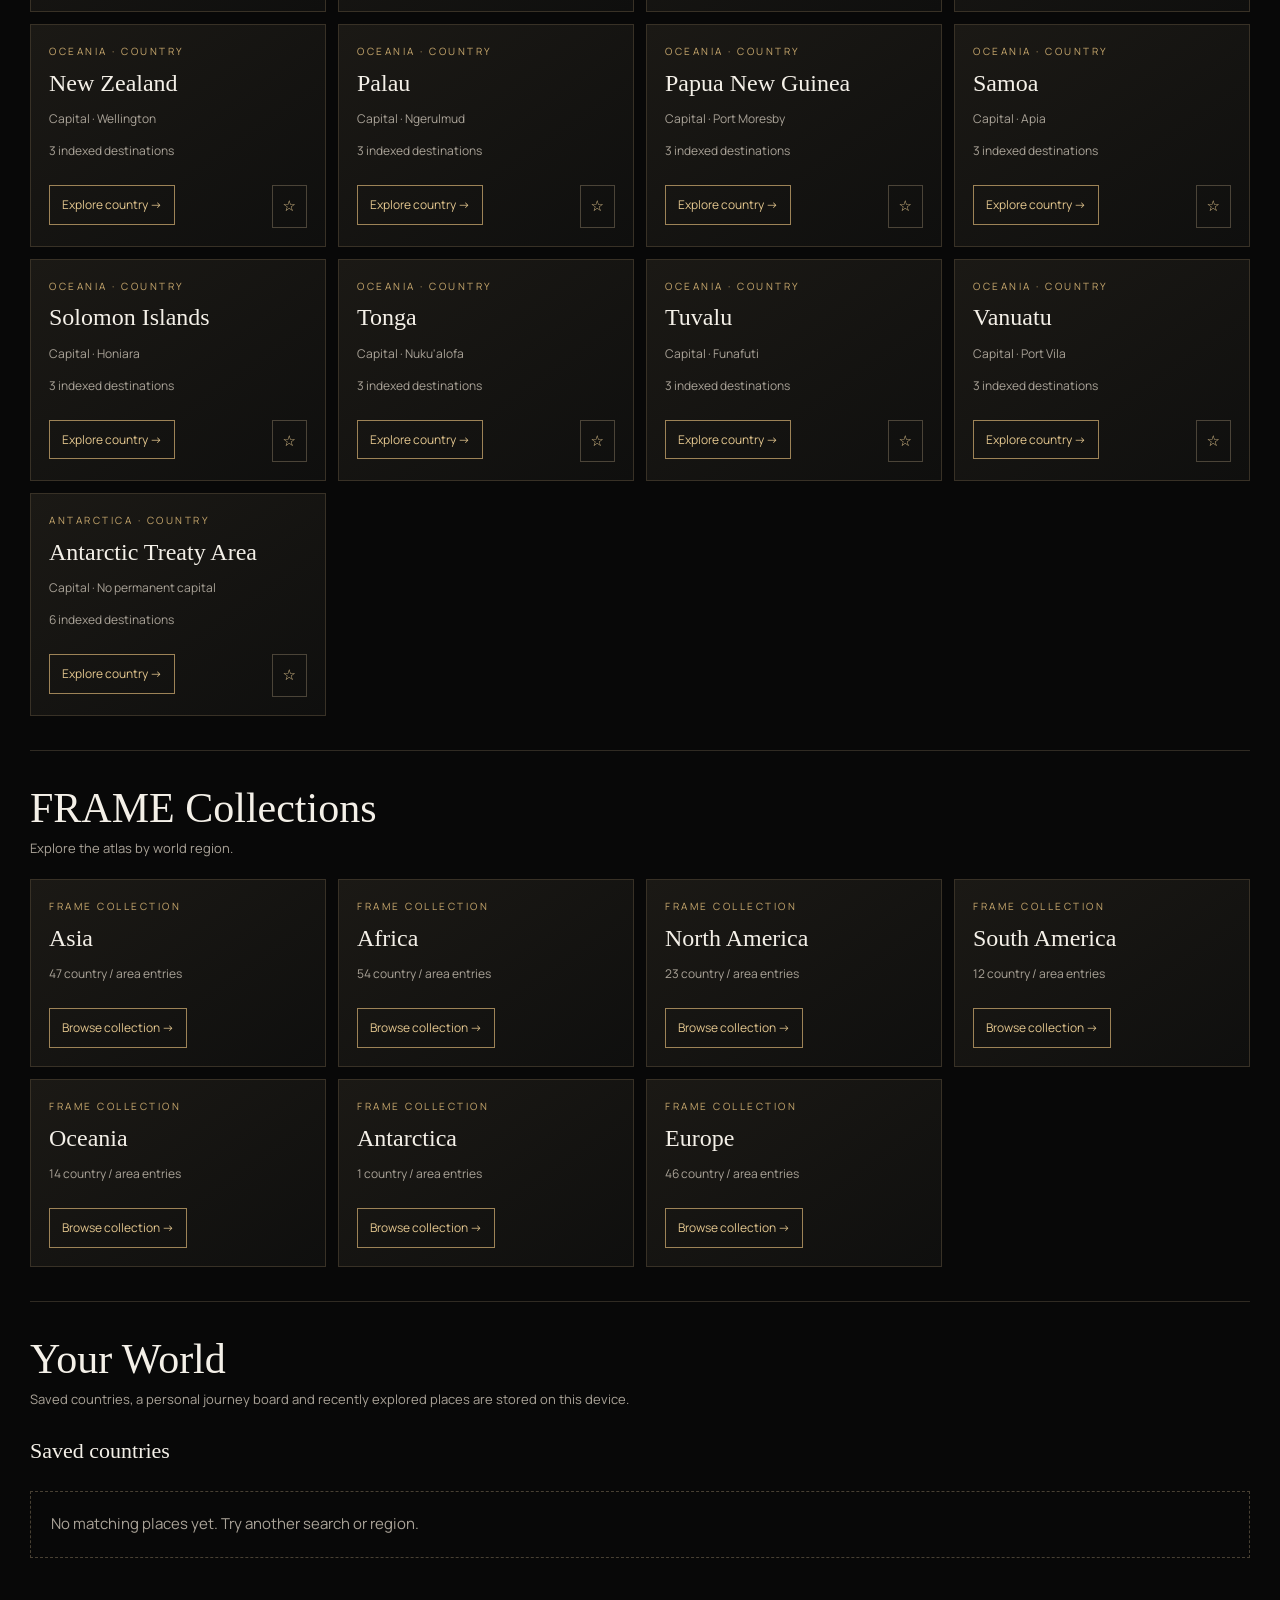
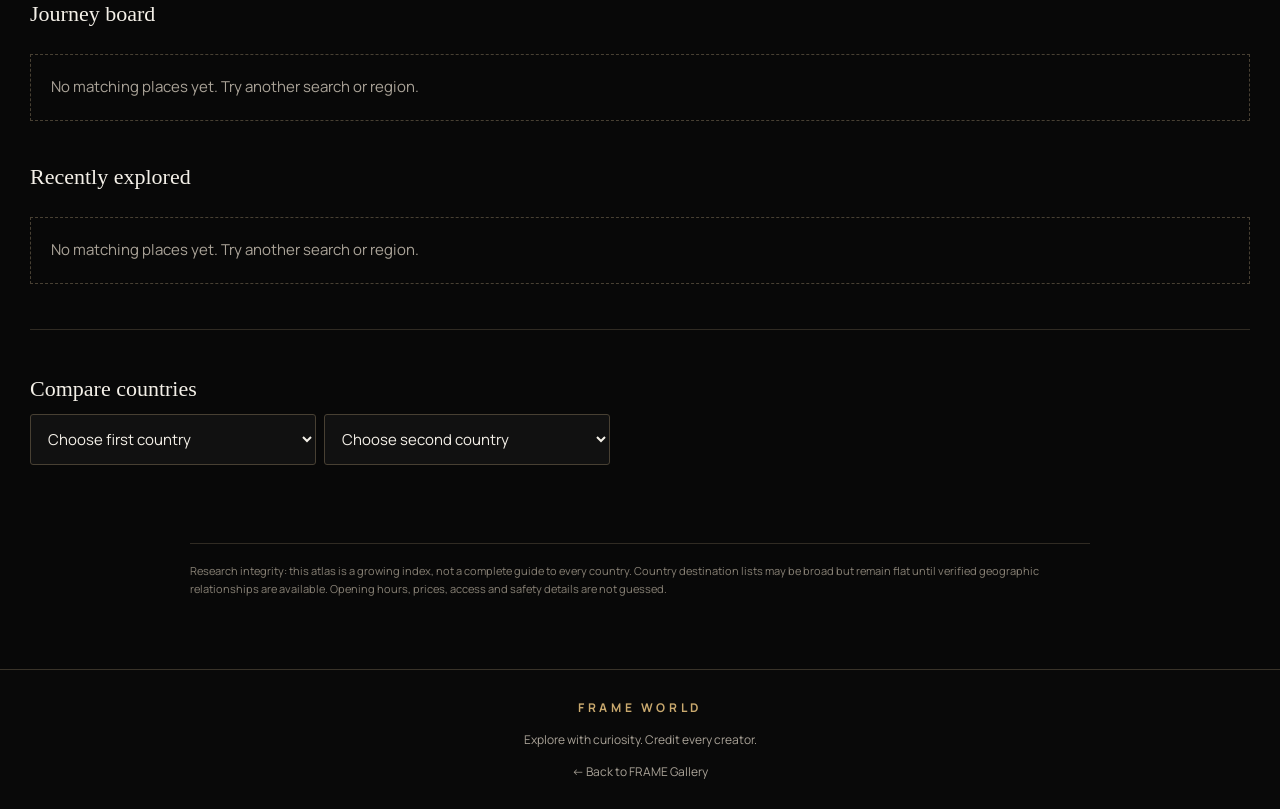
==== commit d307feeb: "Wire integrated FRAME World experience" ====
--- a/world/index.html
+++ b/world/index.html
@@ -24,25 +24,12 @@
 </head>
 <body>
 <header><a class="brand" href="../" aria-label="FRAME Gallery">FRAME<small>WORLD</small></a><nav class="navlinks" aria-label="FRAME sections"><a href="../">FRAME Gallery</a><a href="#fw-discovery-view">Discover</a><a href="#fw-collections">Collections</a></nav></header>
-<main><section id="frame-world-app" aria-label="FRAME World experience"></section>
-<section class="hero"><div><div class="eyebrow">A world of perspectives</div><h1>Discover the <span>World.</span></h1><p>Explore 193 UN member states, two UN observer states and Kosovo, with destination collections across every world region. FRAME World is separate from FRAME Gallery.</p><div style="margin-top:26px"><a class="btn" href="#regions">Explore destinations ↘</a></div></div></section>
-<section id="regions"><div class="wrap"><div class="head"><div><h2>Choose a region</h2><p>Browse every country and explore curated destination collections across the world.</p></div></div><div class="regions" id="regionCards"></div></div></section>
-<section id="collection"><div class="wrap"><div class="head"><div><h2 id="collectionTitle">Europe · The first collection</h2><p id="collectionSub">193 UN member states · global country atlas</p></div></div><div class="toolbar"><input id="filter" class="search" type="search" placeholder="Search country, capital or place…" aria-label="Search destinations"><span class="count" id="count"></span></div><div id="countryList" class="countries"></div><div id="regionList" class="region-places" hidden></div><article id="detail" class="detail" aria-live="polite"><div class="detail-top"><div><div id="detailMeta" class="detail-meta"></div><h2 id="detailTitle"></h2></div><button id="closeDetail" class="btn ghost" type="button">Close ×</button></div><p id="detailText"></p><div class="detail-grid"><div><b>Explore</b><span id="detailExplore"></span></div><div><b>Photography focus</b><span id="detailPhoto"></span></div><div><b>Before you visit</b><span id="detailVisit"></span></div></div><p class="detail-meta" id="detailStatus"></p><a id="detailSource" class="btn ghost" target="_blank" rel="noopener noreferrer" hidden>Open verified source ↗</a></article><div class="note">FRAME World is a growing curated atlas, not a claim that every attraction has been catalogued. Destination lists and profiles are expanded as reliable local sources are checked; they are not live travel advisories. Check official local sources for access, opening hours, safety and seasonal conditions. Destination photography will be added only with verified source, creator and licence credits.</div></div></section>
-</main>
+<main><section id="frame-world-app" aria-label="FRAME World experience"></section></main>
 <footer><b>FRAME WORLD</b><p>Explore with curiosity. Credit every creator.</p><a href="../">← Back to FRAME Gallery</a></footer>
-<script src="./data.js"></script><script src="./research.js"></script><script src="./experience/frame-experience.js"></script><script src="./country-experience.js"></script><script src="./catalog.js"></script><script src="./schema.js"></script><script src="./app.js"></script>
-<script>
-(function(){
-const data=window.FRAME_WORLD_DATA;if(!data)return;
-const regions=[{name:"Europe",countries:data.europe},...data.regions];
-const regionCards=document.getElementById("regionCards"),countryList=document.getElementById("countryList"),regionList=document.getElementById("regionList"),filter=document.getElementById("filter");
-let current="Europe";
-regions.forEach((r,i)=>{const b=document.createElement("button");b.className="region"+(i===0?" active":"");b.type="button";b.innerHTML='<span class="num">'+String(i+1).padStart(2,"0")+' / REGION</span><div><h3>'+r.name+'</h3><p>'+(r.countries||[]).length+' country / area collections</p></div>';b.addEventListener("click",()=>showRegion(r.name));regionCards.appendChild(b)});
-function showRegion(name){current=name;document.querySelectorAll(".region").forEach(b=>b.classList.toggle("active",b.querySelector("h3").textContent===name));document.getElementById("collectionTitle").textContent=name+" · Country atlas";const rows=currentRows();document.getElementById("collectionSub").textContent=rows.length+" country / area collections · browse destinations below";filter.value="";document.getElementById("detail").classList.remove("open");countryList.hidden=false;regionList.hidden=true;renderCountries("");}
-function currentRows(){const r=regions.find(x=>x.name===current);return r?(r.countries||[]):[];}
-function renderCountries(q){const all=currentRows();const rows=all.filter(c=>c.join(" ").toLowerCase().includes(q.toLowerCase()));document.getElementById("count").textContent=rows.length+" of "+all.length+" country / area collections";countryList.innerHTML="";rows.forEach(c=>{const el=document.createElement("article");el.className="country";const h=document.createElement("h3");h.textContent=c[0];const cap=document.createElement("div");cap.className="capital";cap.textContent="Capital · "+c[1];const ps=document.createElement("div");ps.className="places";c.slice(2).forEach((p,j)=>{const btn=document.createElement("button");btn.type="button";btn.className="place";btn.innerHTML='<small>DESTINATION 0'+(j+1)+'</small>';btn.append(document.createTextNode(p));btn.addEventListener("click",()=>openDetail(p,c[0],c[1]));ps.appendChild(btn)});el.append(h,cap,ps);countryList.appendChild(el)});}
-function renderRegionPlaces(name){showRegion(name);}
-function openDetail(place,country,capital){const detail=document.getElementById("detail"),r=(window.FRAME_WORLD_RESEARCH||{})[place];document.getElementById("detailMeta").textContent=country+(capital?" · Capital: "+capital:"");document.getElementById("detailTitle").textContent=place;document.getElementById("detailText").textContent=r?r.summary:place+" is included in the FRAME World destination index for "+country+". Its full historical and cultural profile is still being researched; verified local context will be added before it is described as a complete guide.";document.getElementById("detailExplore").textContent=r?r.explore:"A detailed list of highlights will be added after checking official heritage and destination sources.";document.getElementById("detailPhoto").textContent=r?r.photo:"Photography guidance will be added with destination-specific context and responsible access notes.";document.getElementById("detailVisit").textContent=r?r.visit:"Check official local tourism and site authorities for access, opening times, safety and seasonal conditions.";document.getElementById("detailStatus").textContent=r?r.status:"Research in progress · source verification pending";const source=document.getElementById("detailSource");source.hidden=!r;if(r){source.href=r.url;source.textContent="Source: "+r.source+" ↗";}else{source.removeAttribute("href");}detail.classList.add("open");detail.scrollIntoView({behavior:"smooth",block:"start"});}document.getElementById("closeDetail").addEventListener("click",()=>document.getElementById("detail").classList.remove("open"));filter.addEventListener("input",()=>renderCountries(filter.value));renderCountries("");
-})();
-</script>
+<script src="./data.js"></script>
+<script src="./research.js"></script>
+<script src="./catalog.js"></script>
+<script src="./experience/frame-experience.js"></script>
+<script src="./country-experience.js"></script>
+<script src="./app.js"></script>
 </body></html>
--- a/world/app.css
+++ b/world/app.css
@@ -33,3 +33,18 @@
 
 /* Replace the legacy index presentation only when the integrated app loads. */
 main>section:not(#frame-world-app){display:none!important}
+
+/* Reset legacy page-wide element styles inside the isolated experiences. */
+#frame-world-app{padding:0}
+#frame-world-app>section{padding:0}
+#frame-world-app .fw-app-section{padding:34px 0}
+#frame-world-app .fwx-root{height:min(100vh,820px);height:min(100dvh,820px);min-height:440px}
+#frame-world-app .fwx-root header,#frame-world-app .fwc-root header{
+ min-height:0;display:flex;align-items:center;justify-content:flex-start;gap:18px;
+ position:static;top:auto;padding:0;border:0;background:transparent;backdrop-filter:none;
+}
+#frame-world-app .fwx-root header{justify-content:space-between;padding:max(16px,env(safe-area-inset-top)) max(16px,env(safe-area-inset-right)) 12px max(16px,env(safe-area-inset-left))}
+#frame-world-app .fwc-root header{padding:22px 0 10px}
+#frame-world-app .fwc-root section{padding:34px 0}
+#frame-world-app .fwc-root .fwc-hero{padding:clamp(36px,8vw,90px) clamp(20px,5vw,64px)}
+#frame-world-app .fwx-root button,#frame-world-app .fwc-root button{font-family:inherit}
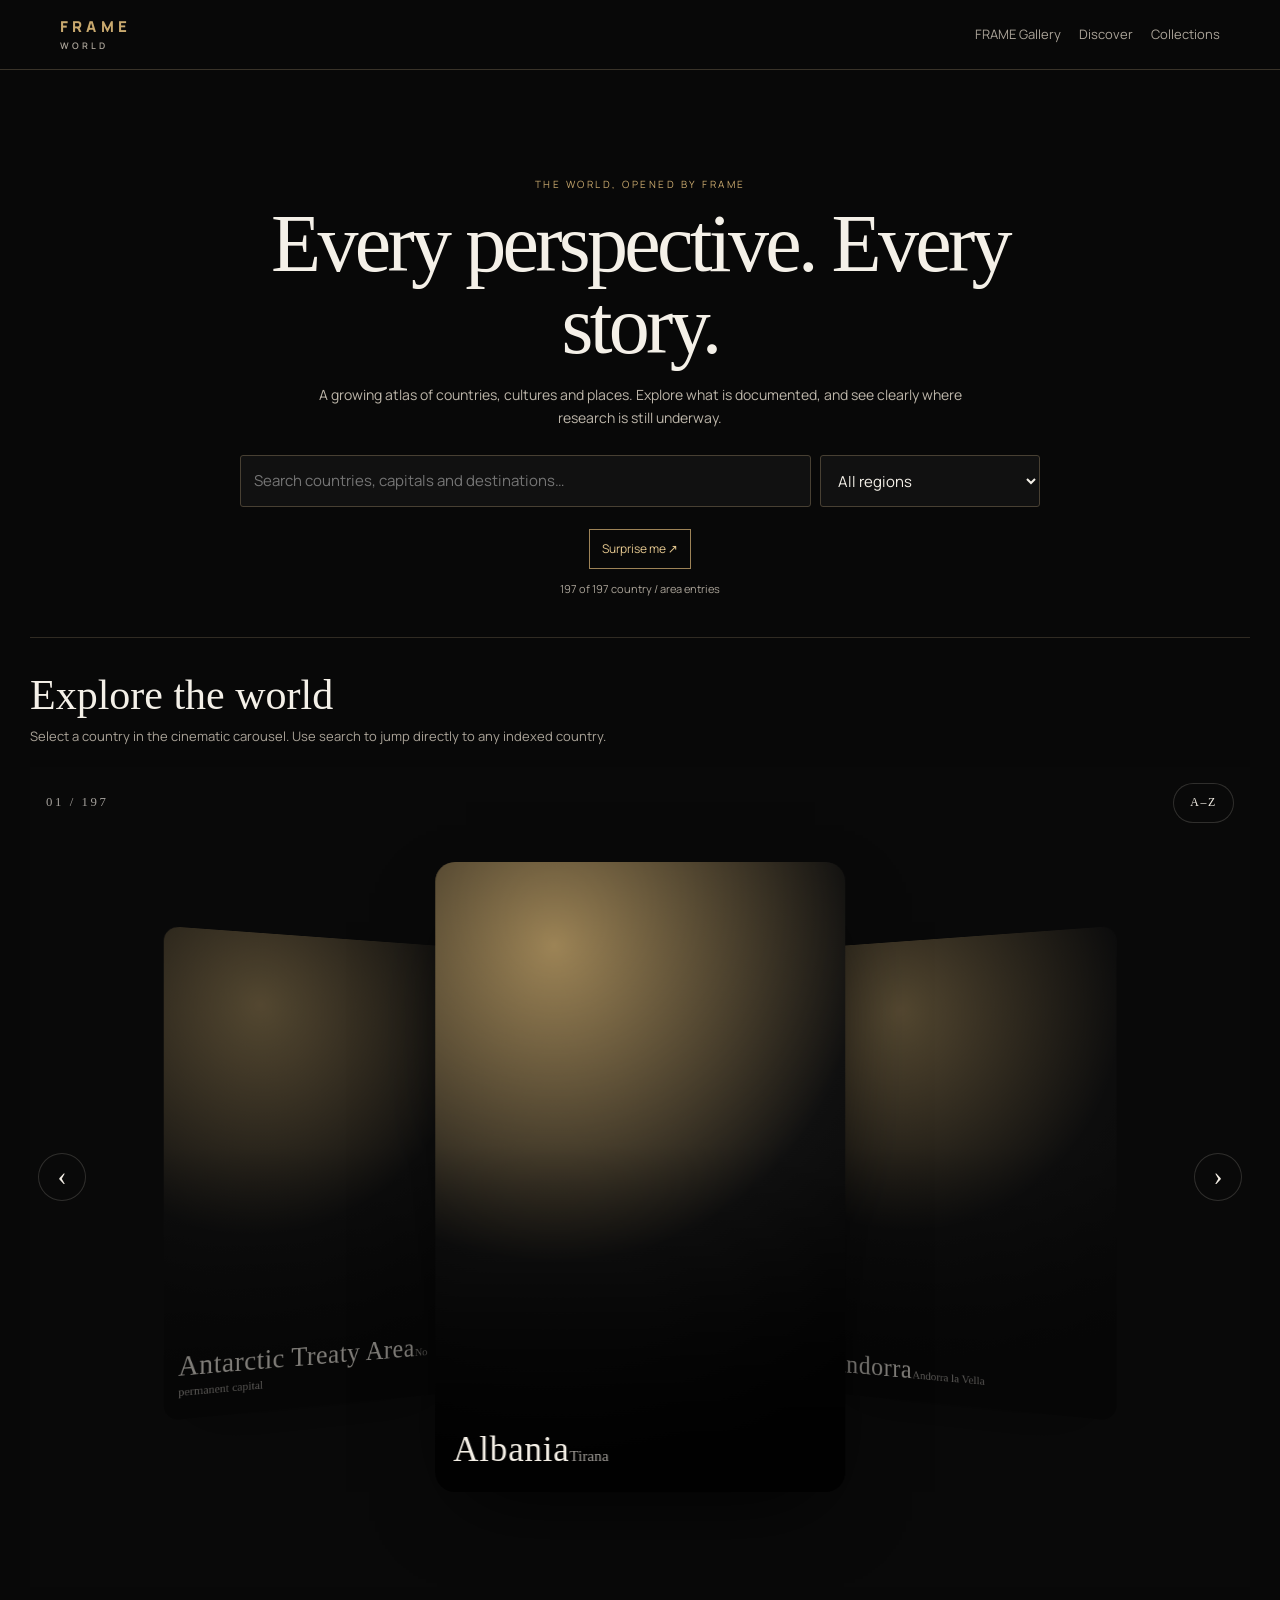
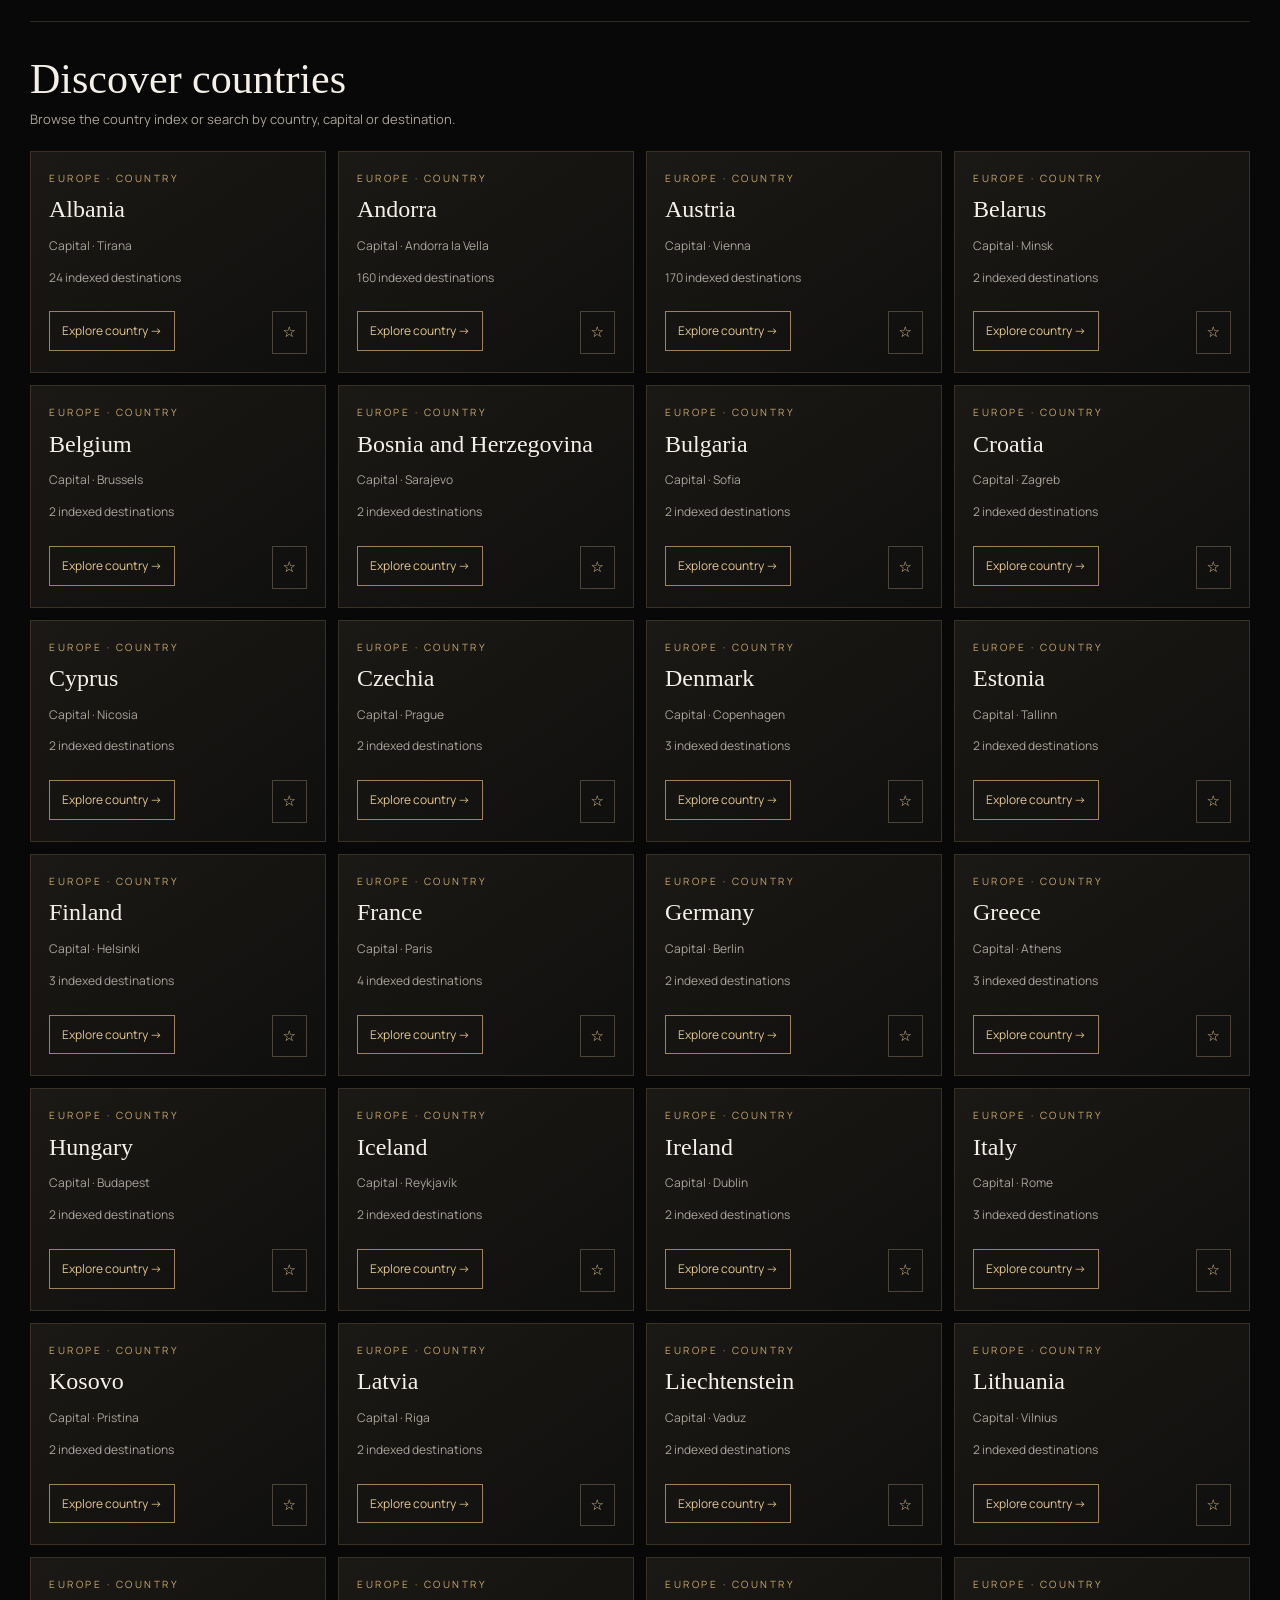
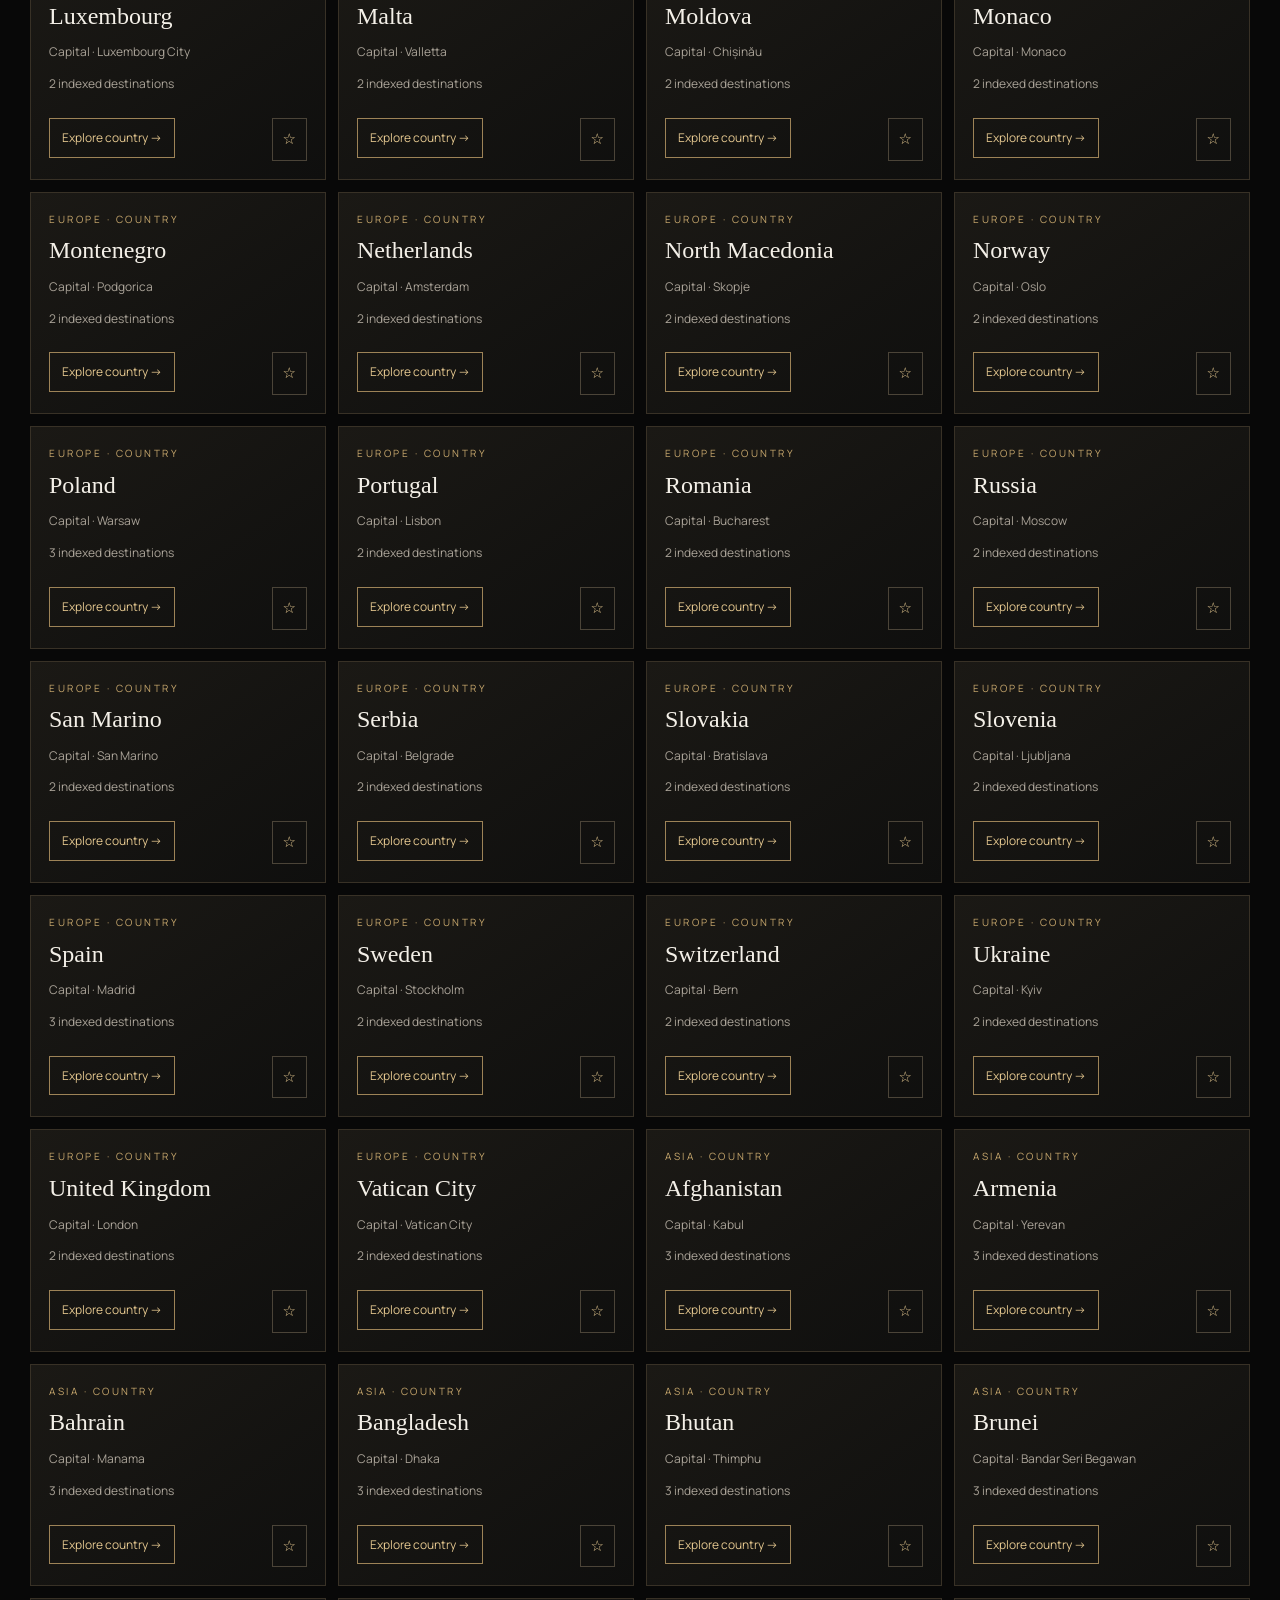
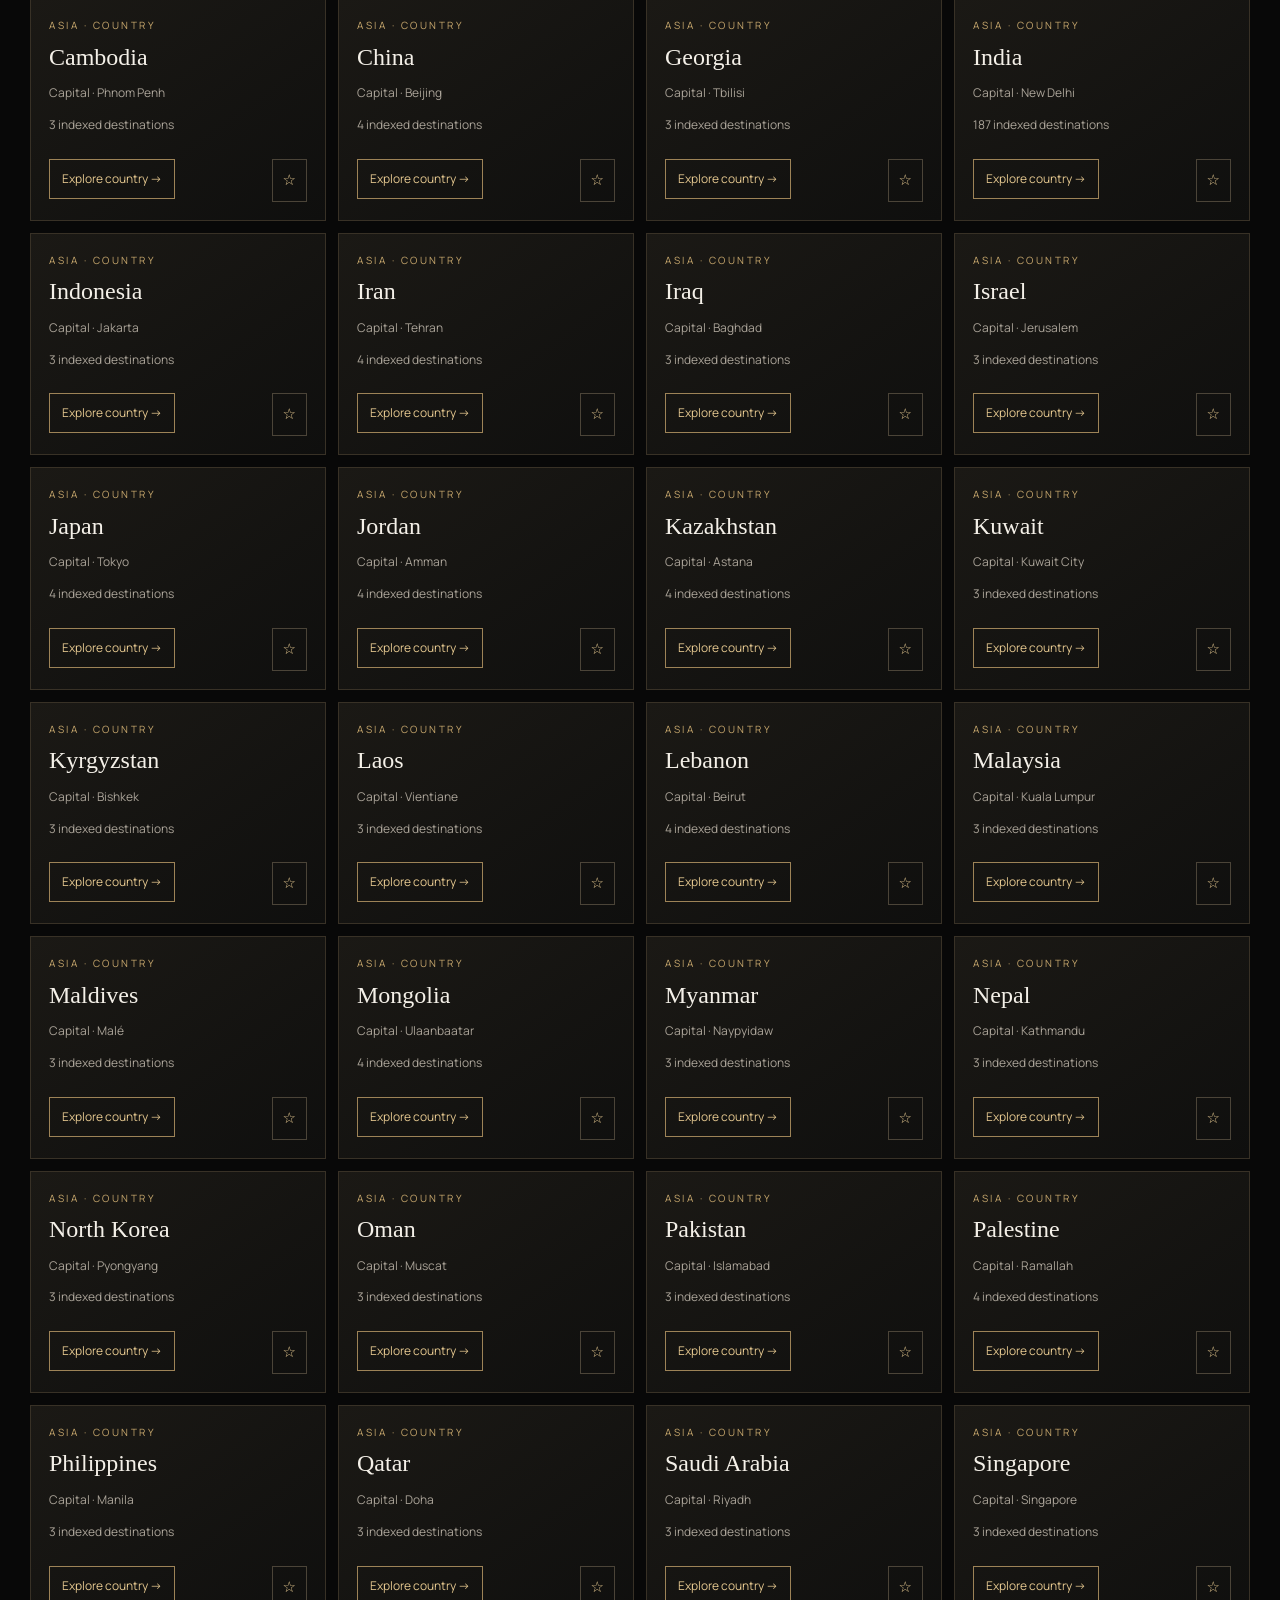
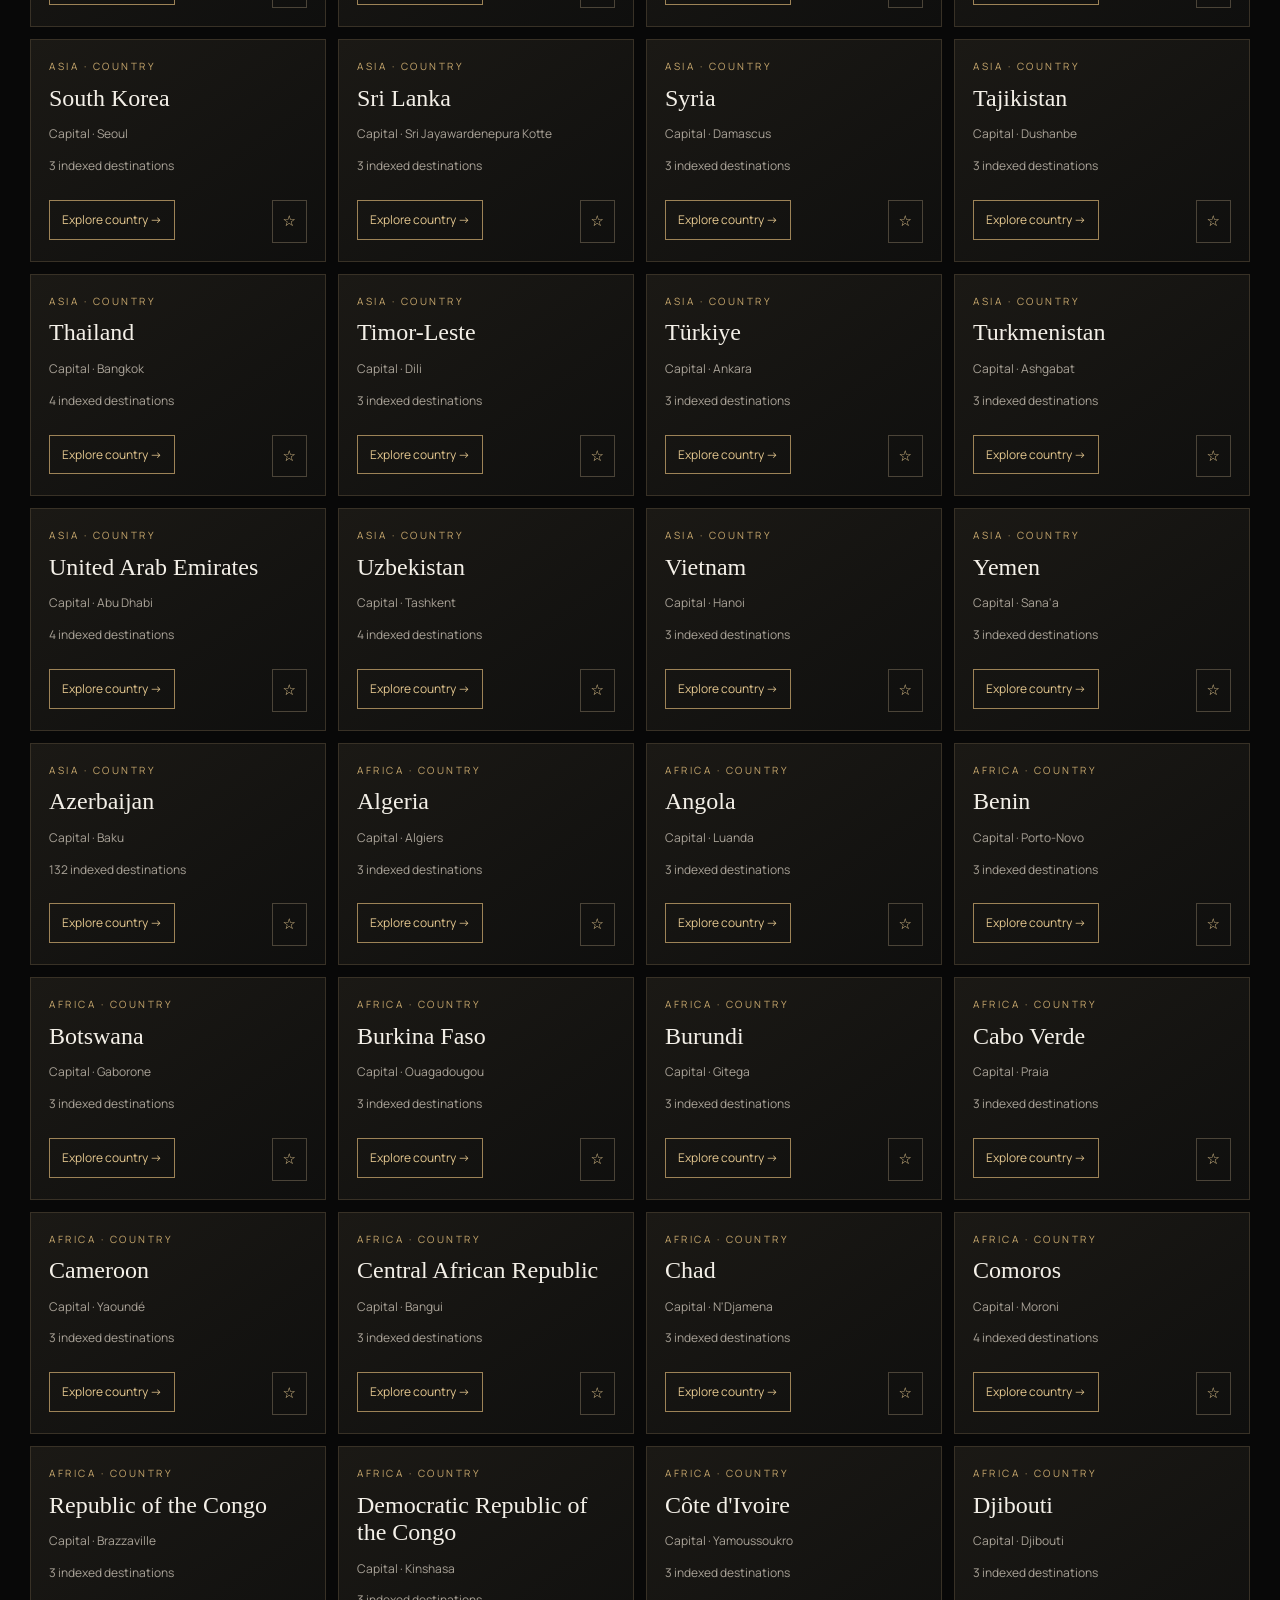
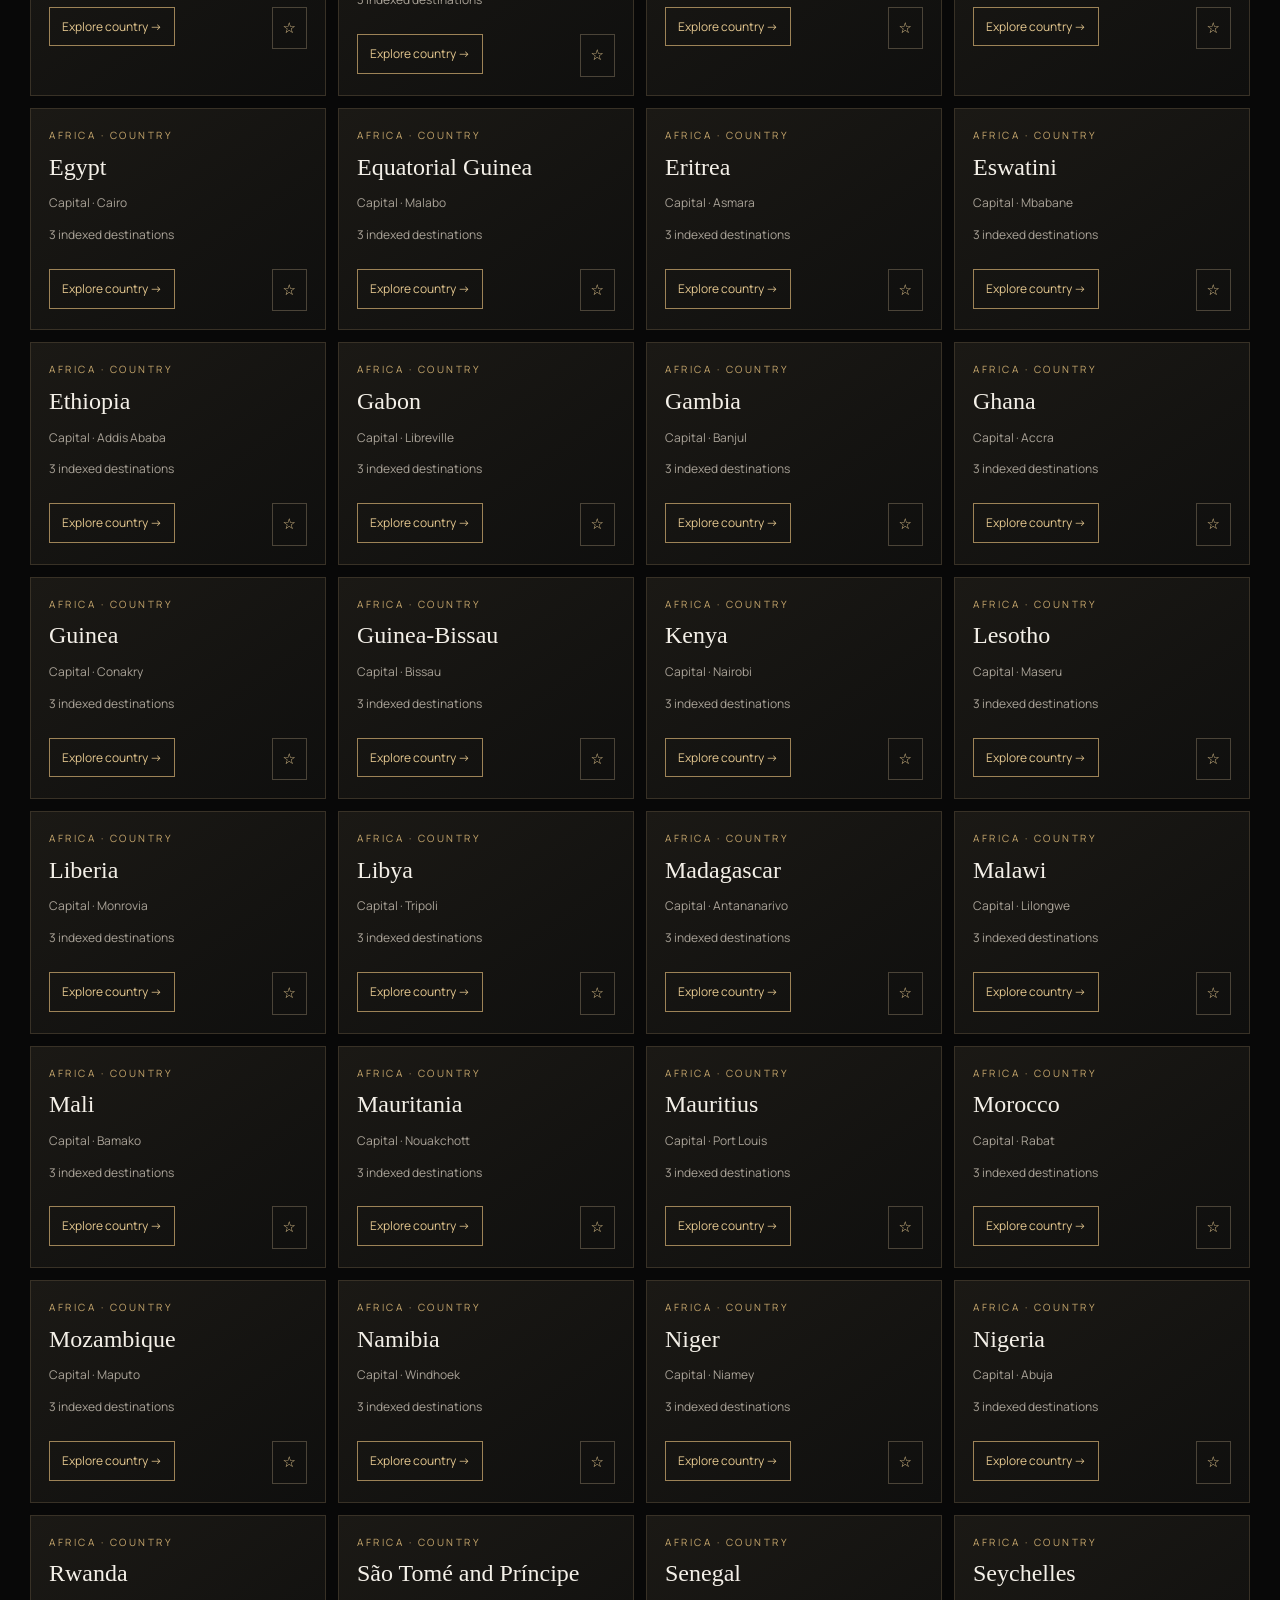
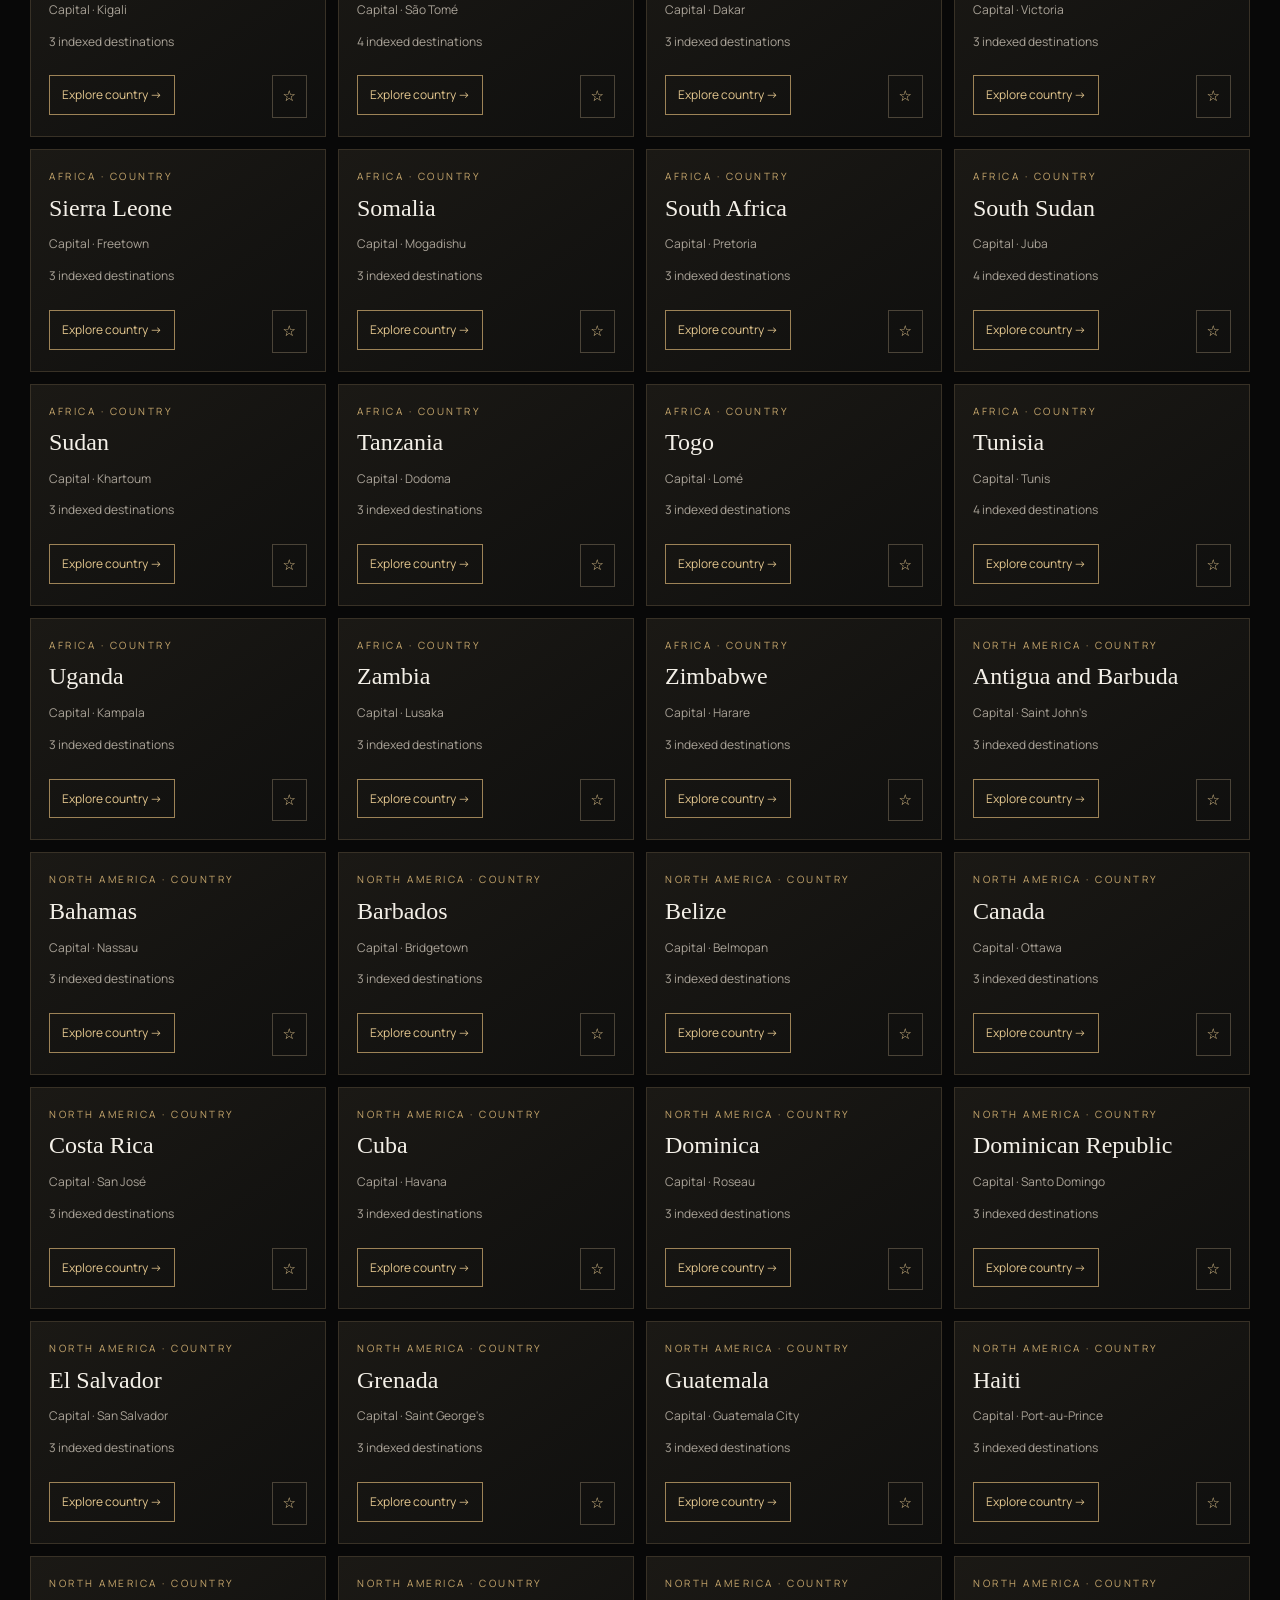
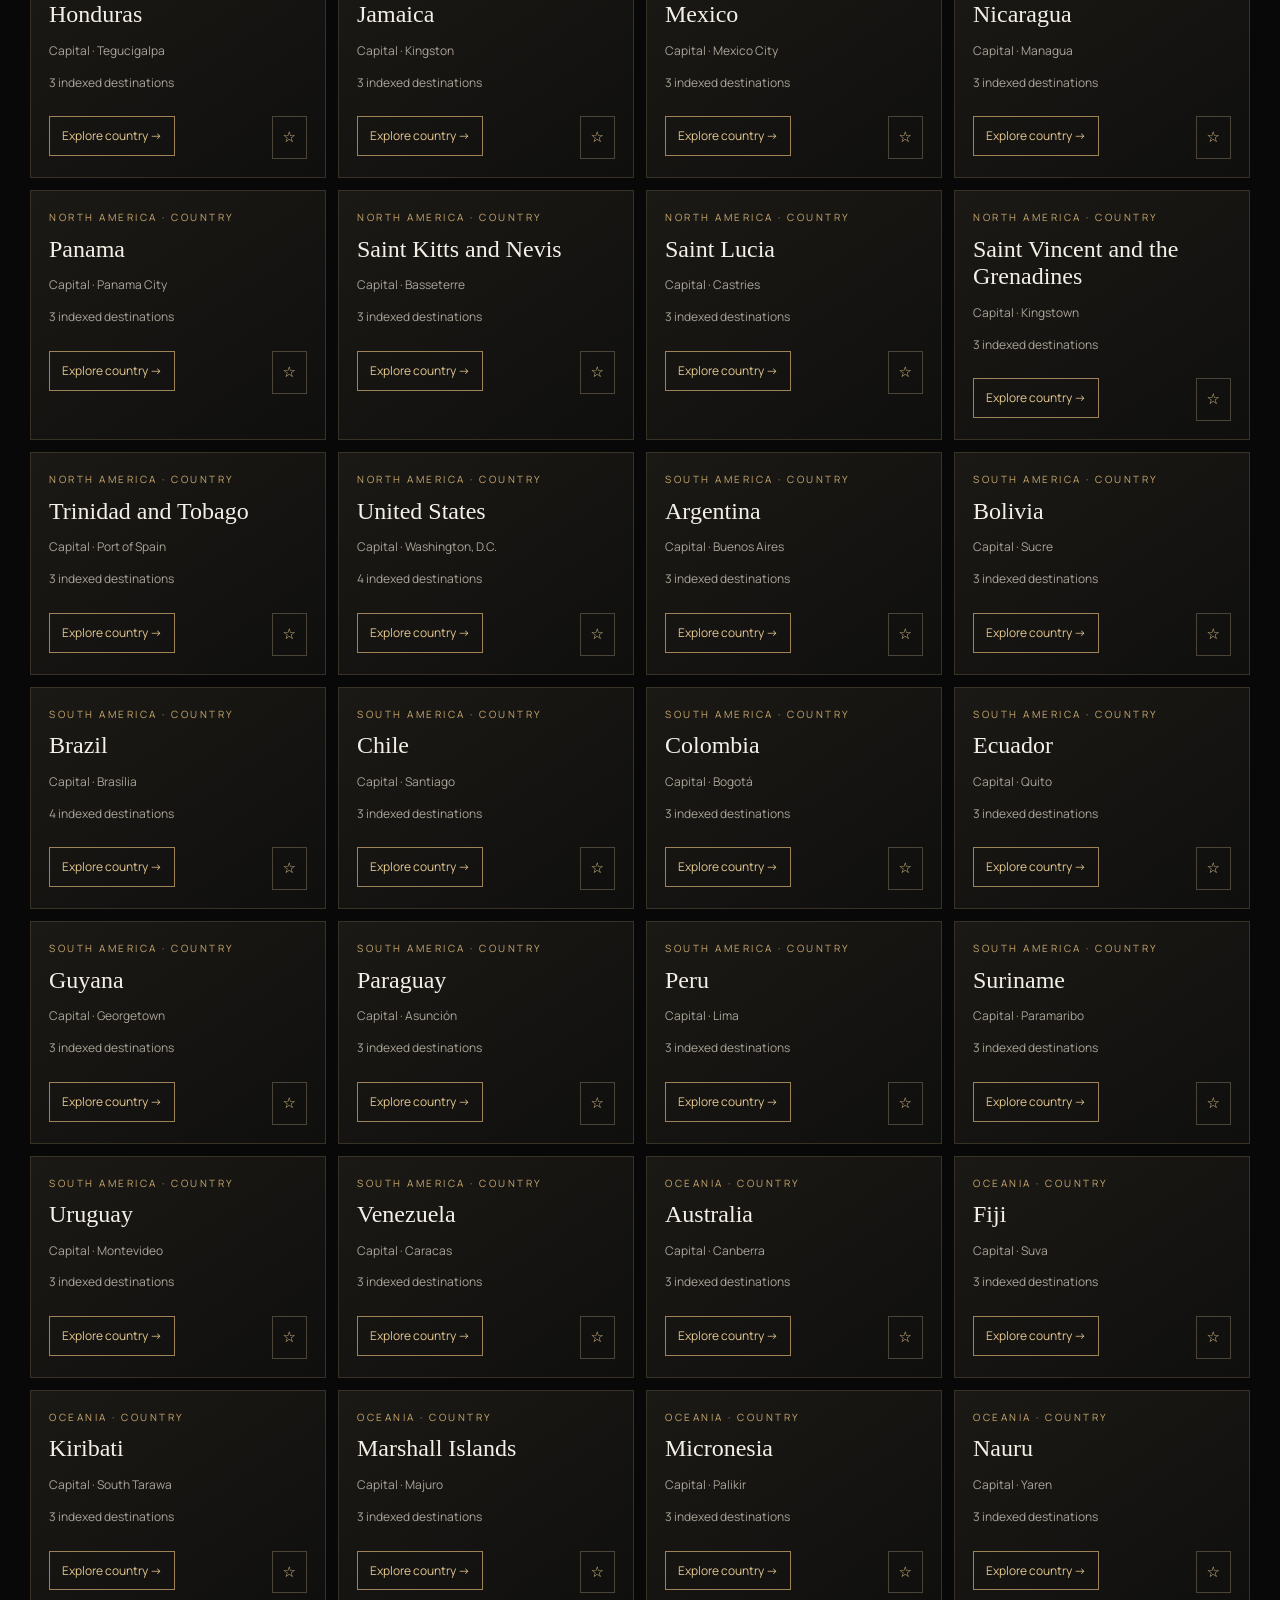
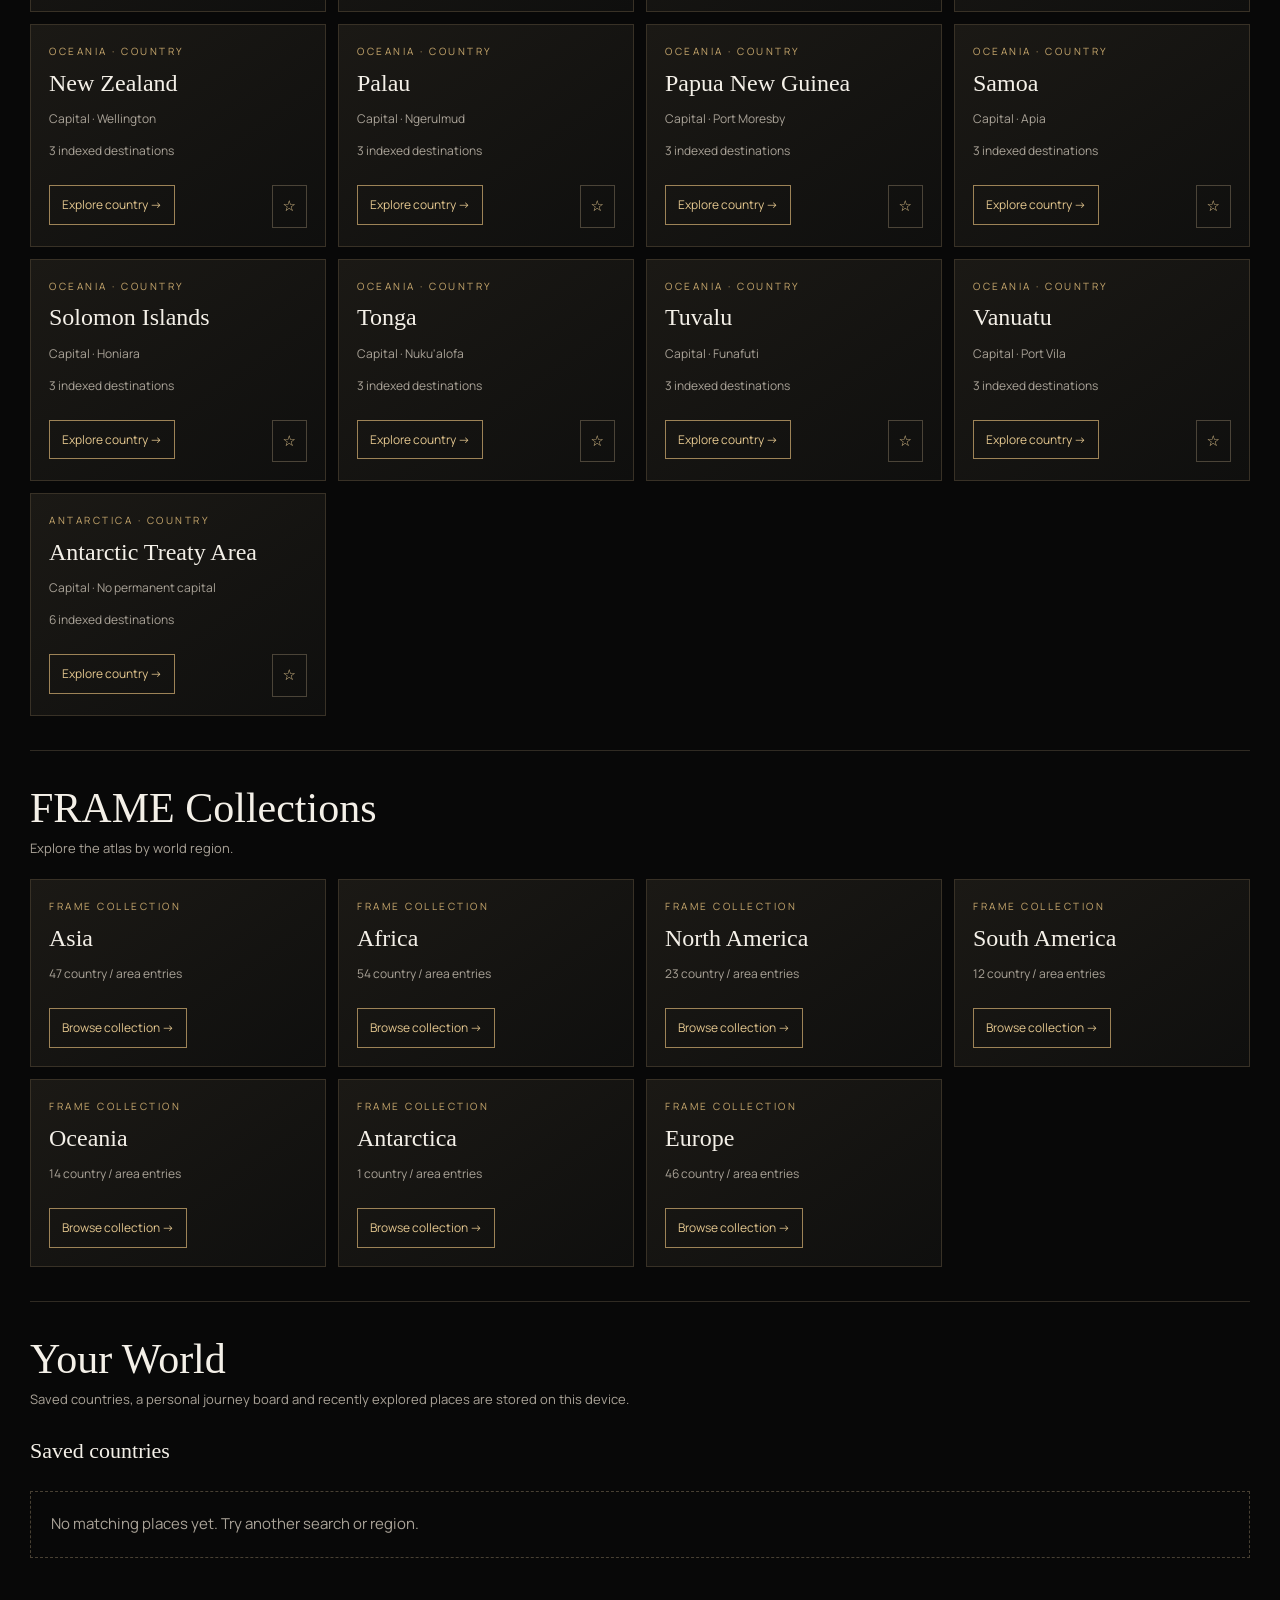
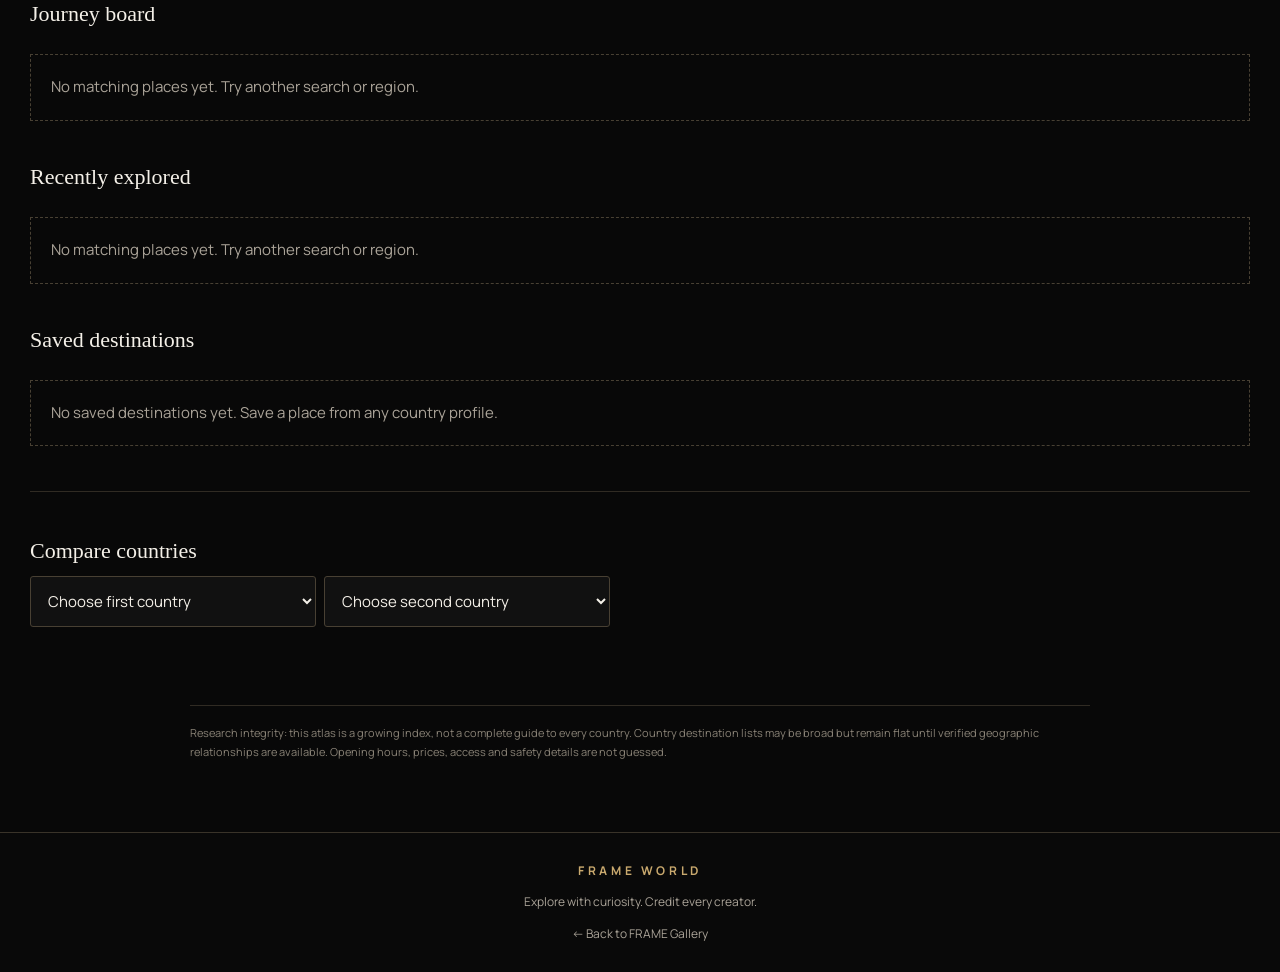
==== commit 287b3994: "Load geographic schema before catalog and app" ====
--- a/world/index.html
+++ b/world/index.html
@@ -28,6 +28,7 @@
 <footer><b>FRAME WORLD</b><p>Explore with curiosity. Credit every creator.</p><a href="../">← Back to FRAME Gallery</a></footer>
 <script src="./data.js"></script>
 <script src="./research.js"></script>
+<script src="./schema.js"></script>
 <script src="./catalog.js"></script>
 <script src="./experience/frame-experience.js"></script>
 <script src="./country-experience.js"></script>
--- a/world/country-experience.css
+++ b/world/country-experience.css
@@ -29,3 +29,6 @@
 .fwc-footer{padding:30px 0 48px;border-top:1px solid var(--fwc-line)}
 @media(max-width:520px){.fwc-header,.fwc-hero,.fwc-section,.fwc-facts,.fwc-footer{width:calc(100% - 26px)}.fwc-hero{min-height:260px}.fwc-destination{padding:14px}}
 @media(prefers-reduced-motion:reduce){.fwc-root *{scroll-behavior:auto!important;transition:none!important;animation:none!important}}
+
+.fwc-save-destination{display:inline-block;margin-top:12px;padding:8px 11px;border:1px solid var(--fwc-line);background:transparent;color:var(--fwc-gold);font:inherit;font-size:11px;cursor:pointer}
+.fwc-save-destination:hover,.fwc-save-destination:focus-visible{border-color:var(--fwc-gold);outline-offset:3px}
--- a/world/app.css
+++ b/world/app.css
@@ -48,3 +48,6 @@
 #frame-world-app .fwc-root section{padding:34px 0}
 #frame-world-app .fwc-root .fwc-hero{padding:clamp(36px,8vw,90px) clamp(20px,5vw,64px)}
 #frame-world-app .fwx-root button,#frame-world-app .fwc-root button{font-family:inherit}
+
+#frame-world-app .fwx-stage{padding:0}
+#frame-world-app .fwx-root{width:100%;}
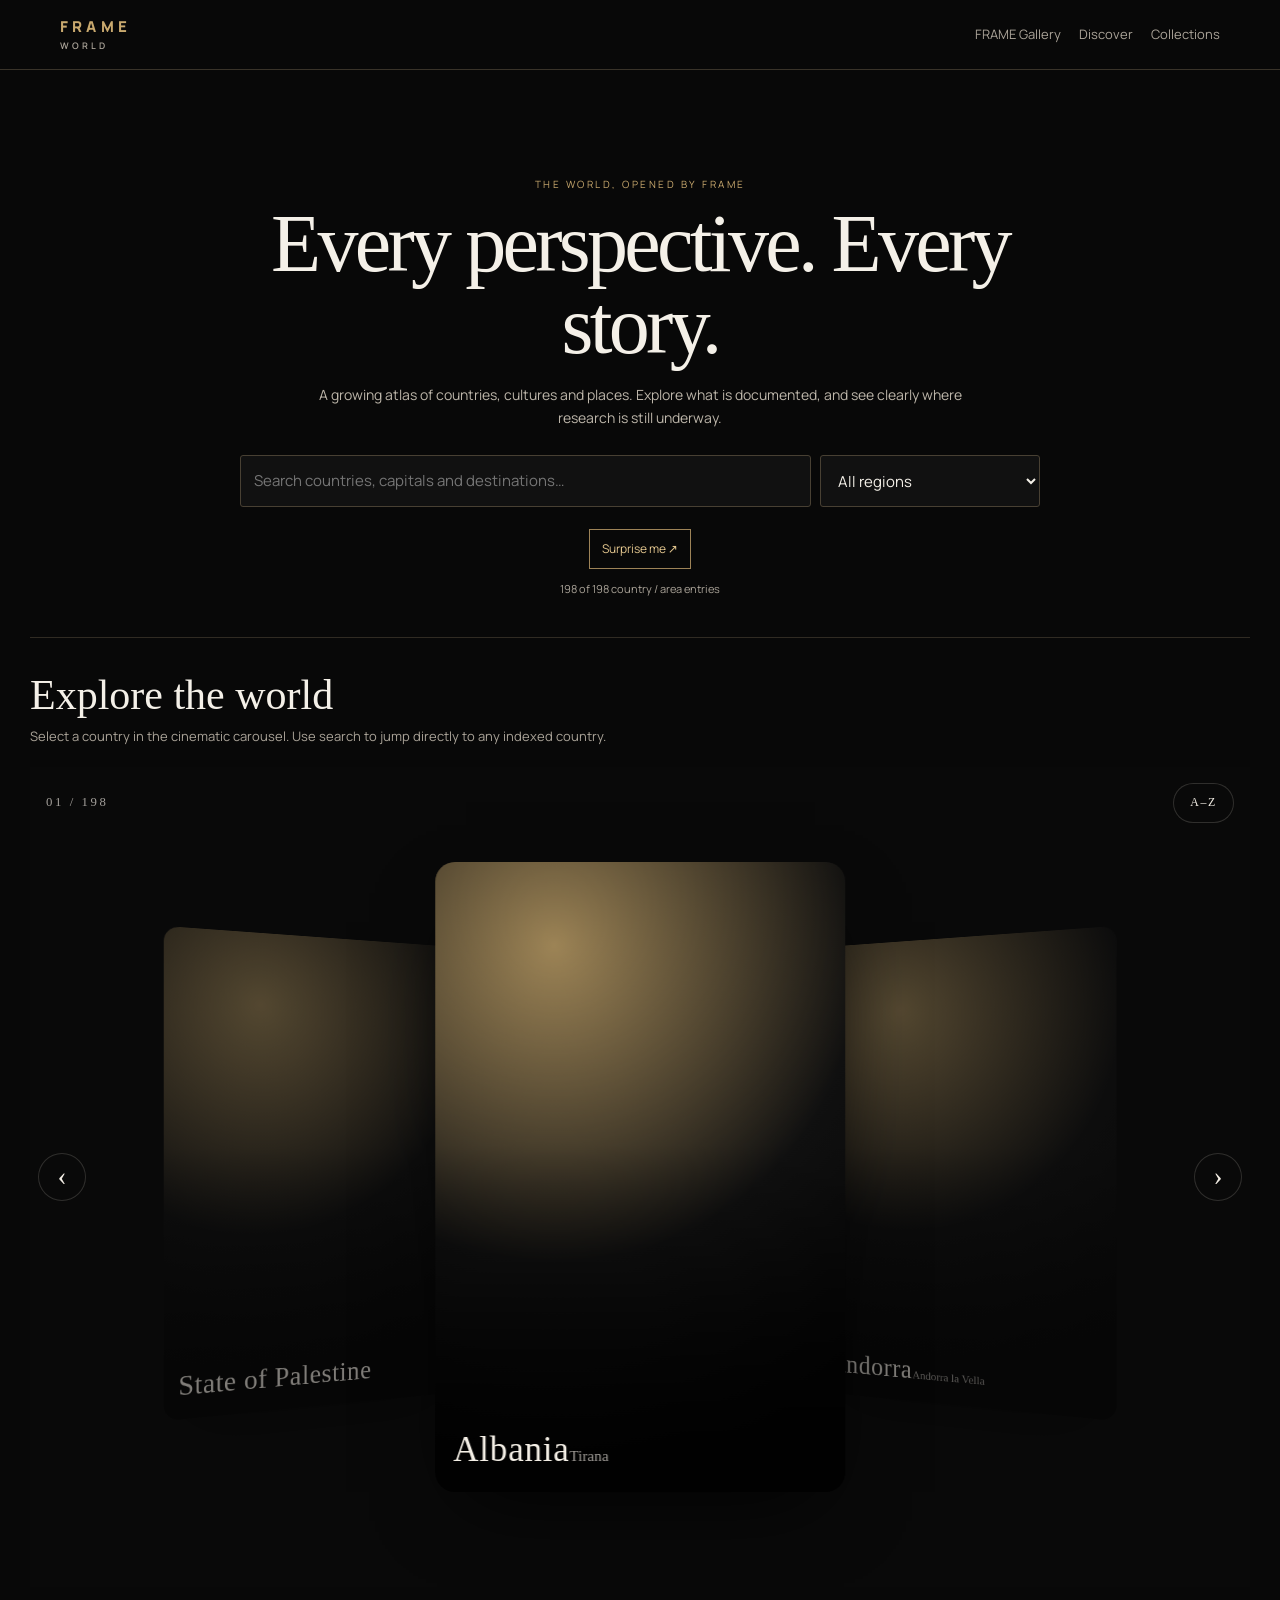
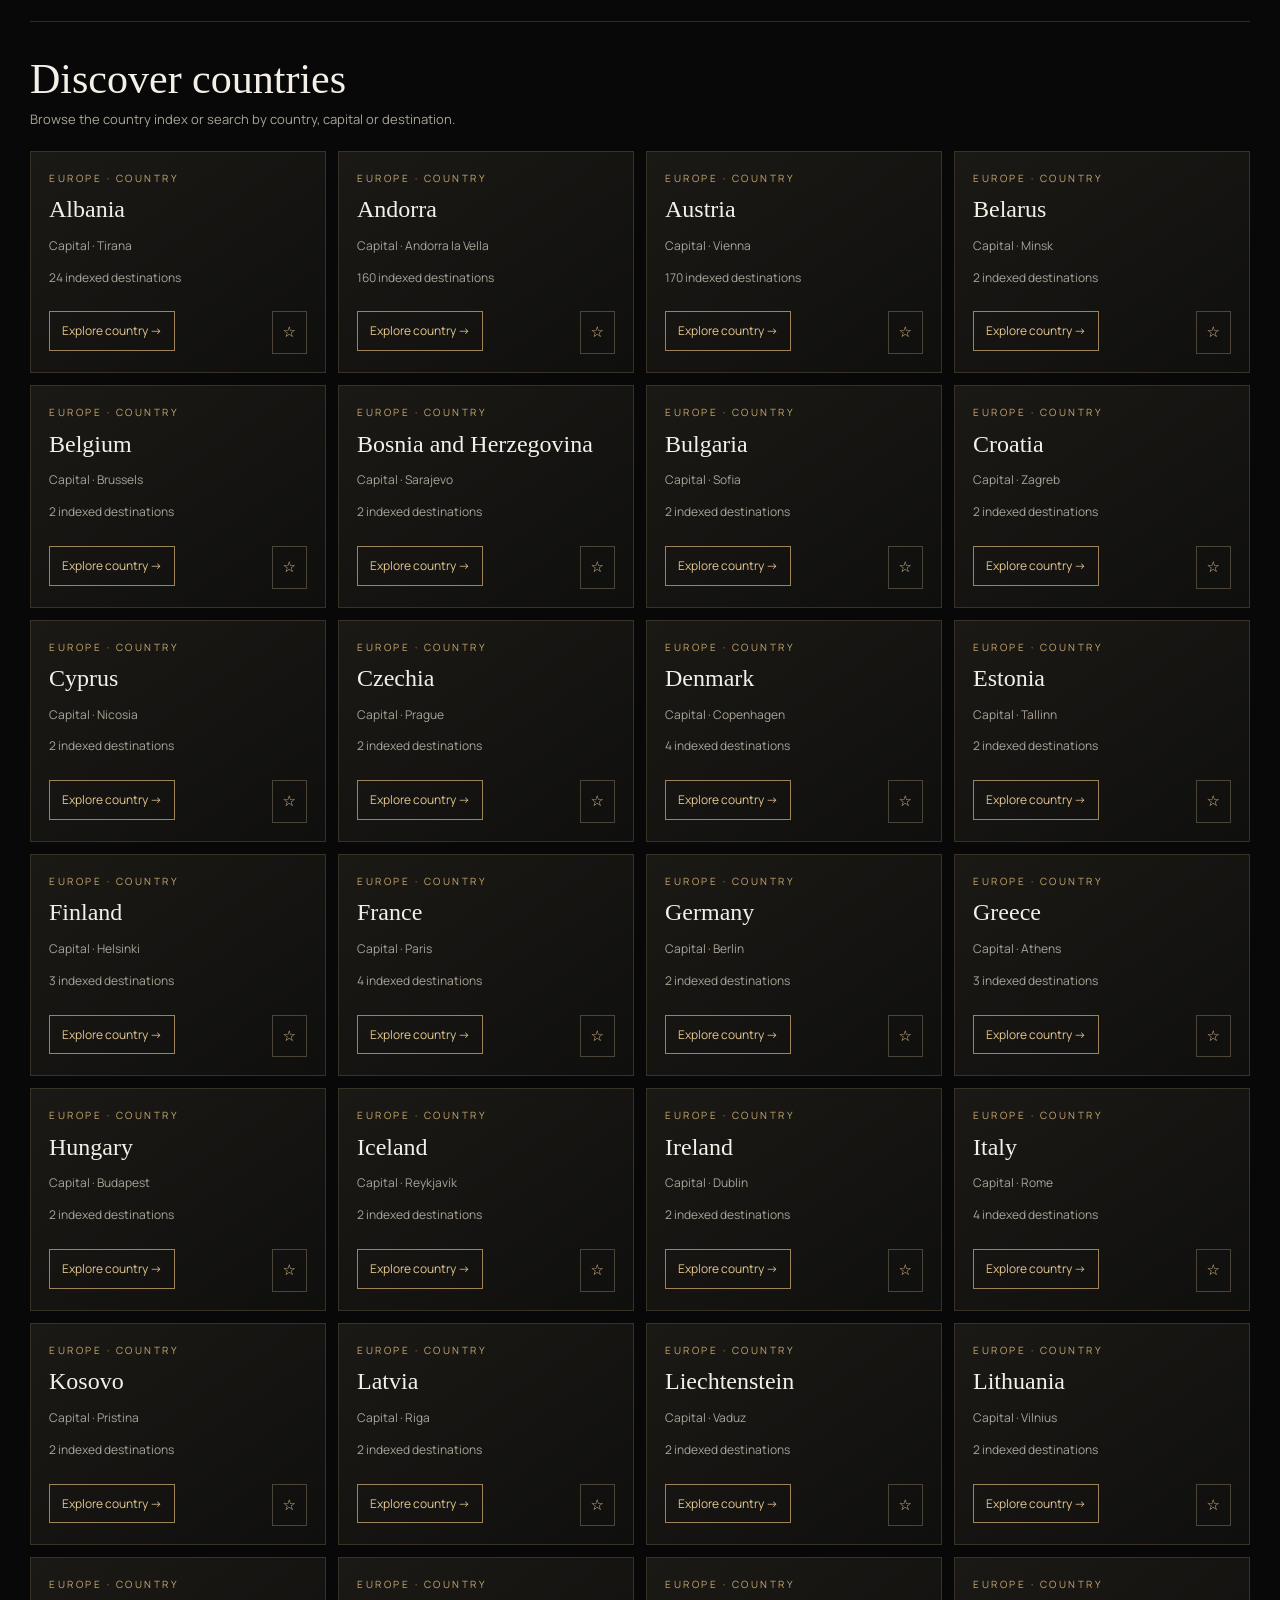
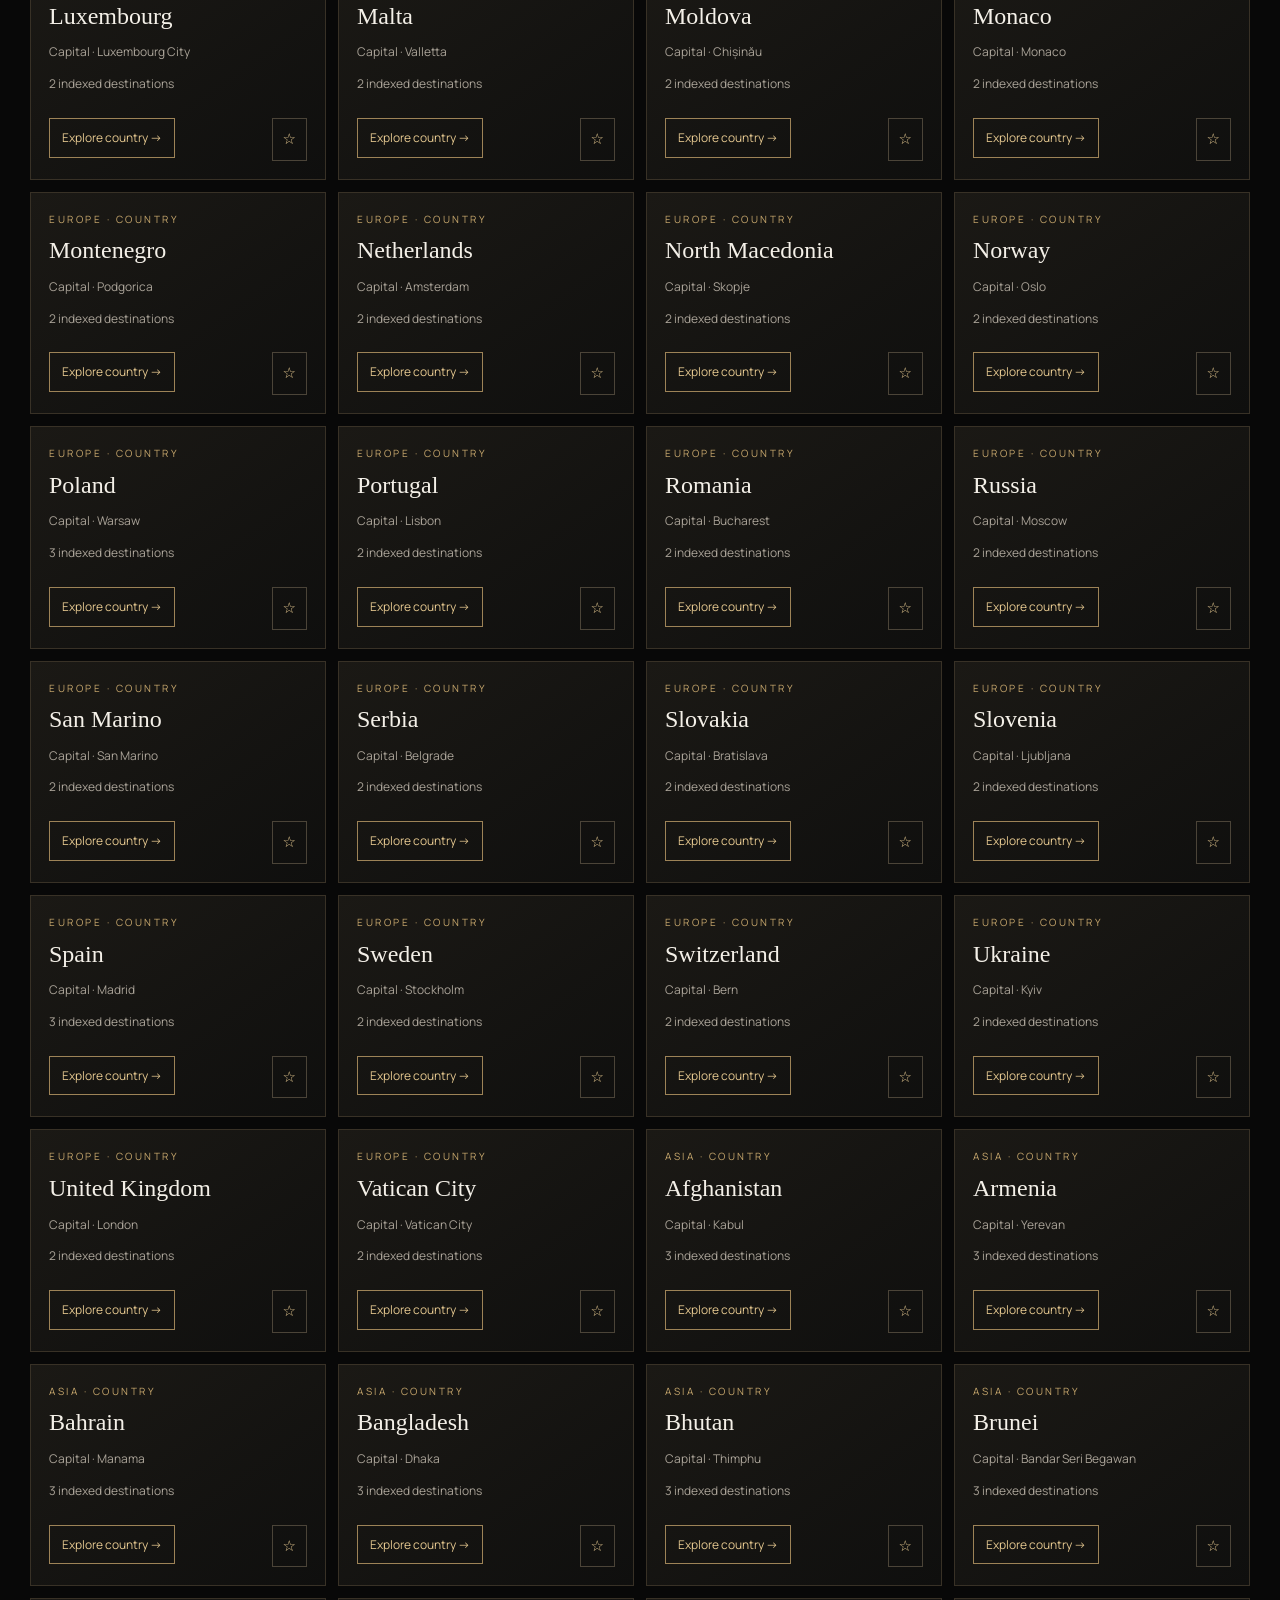
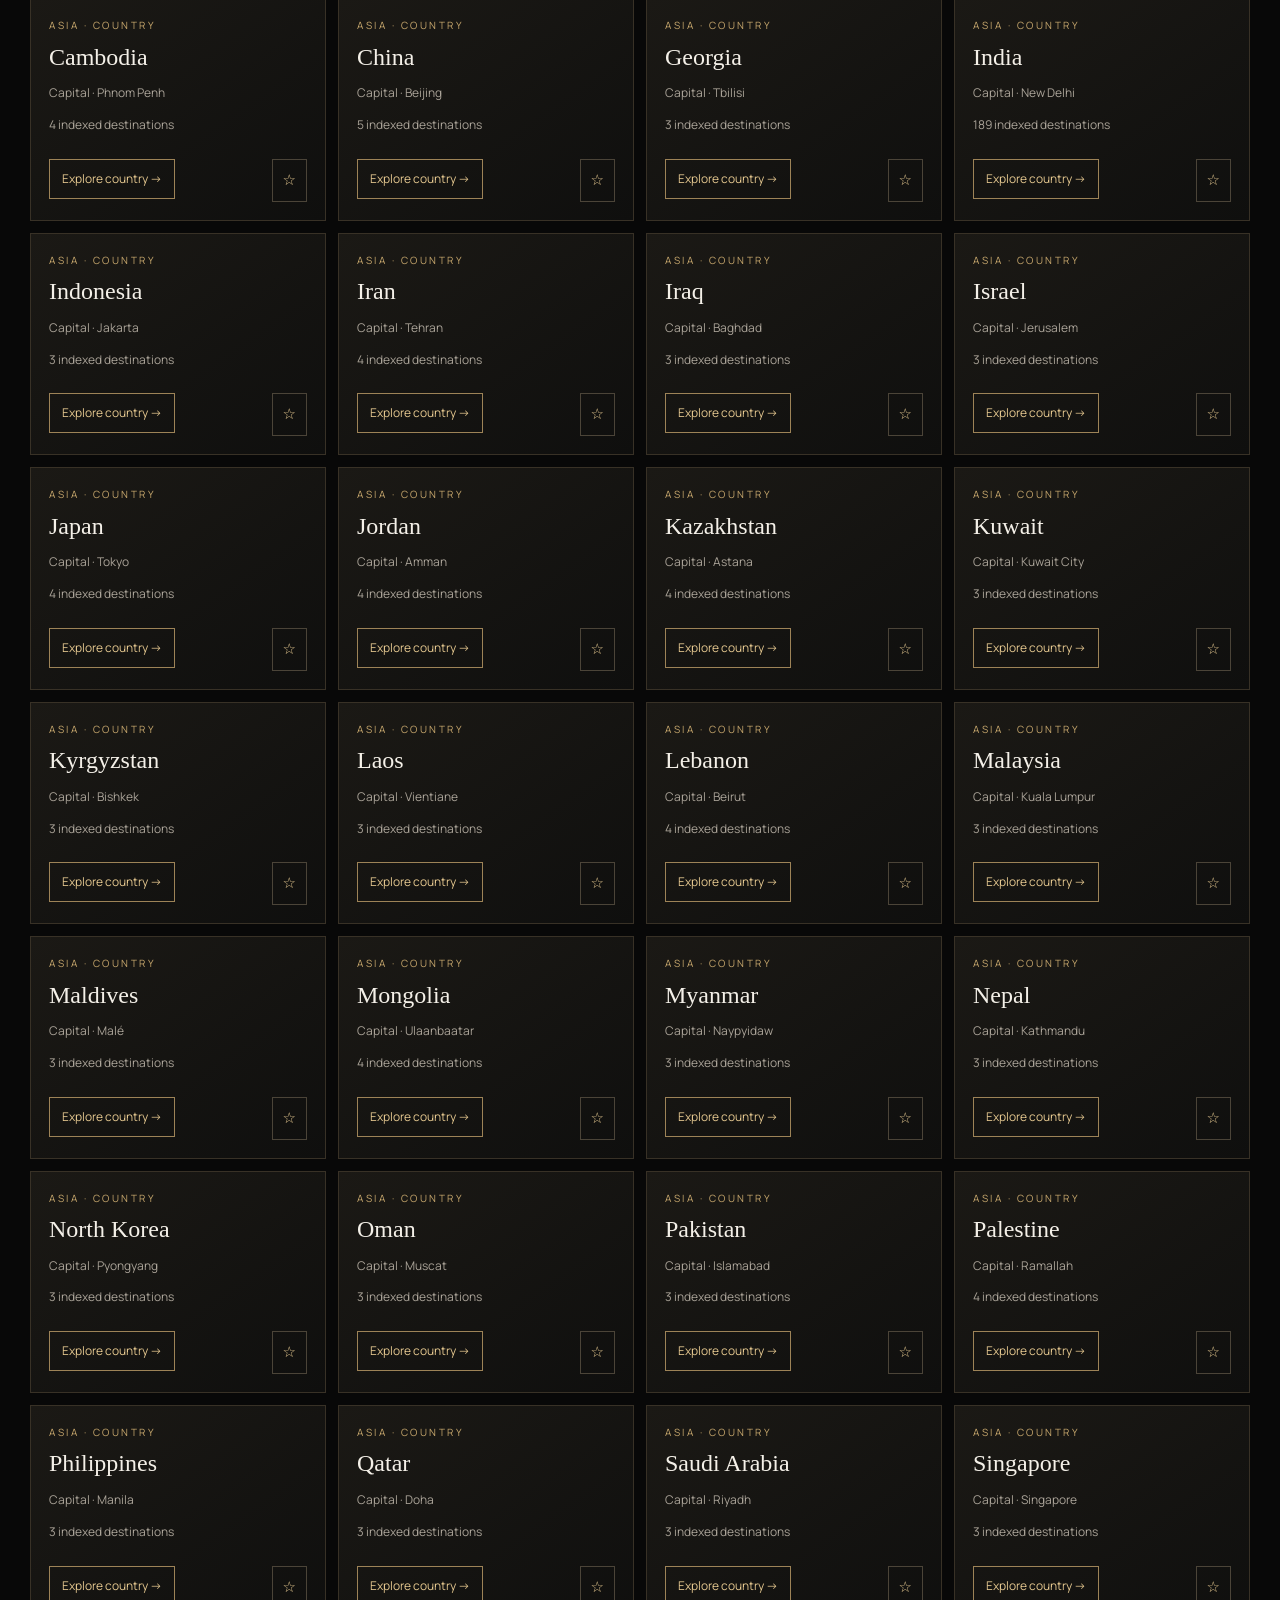
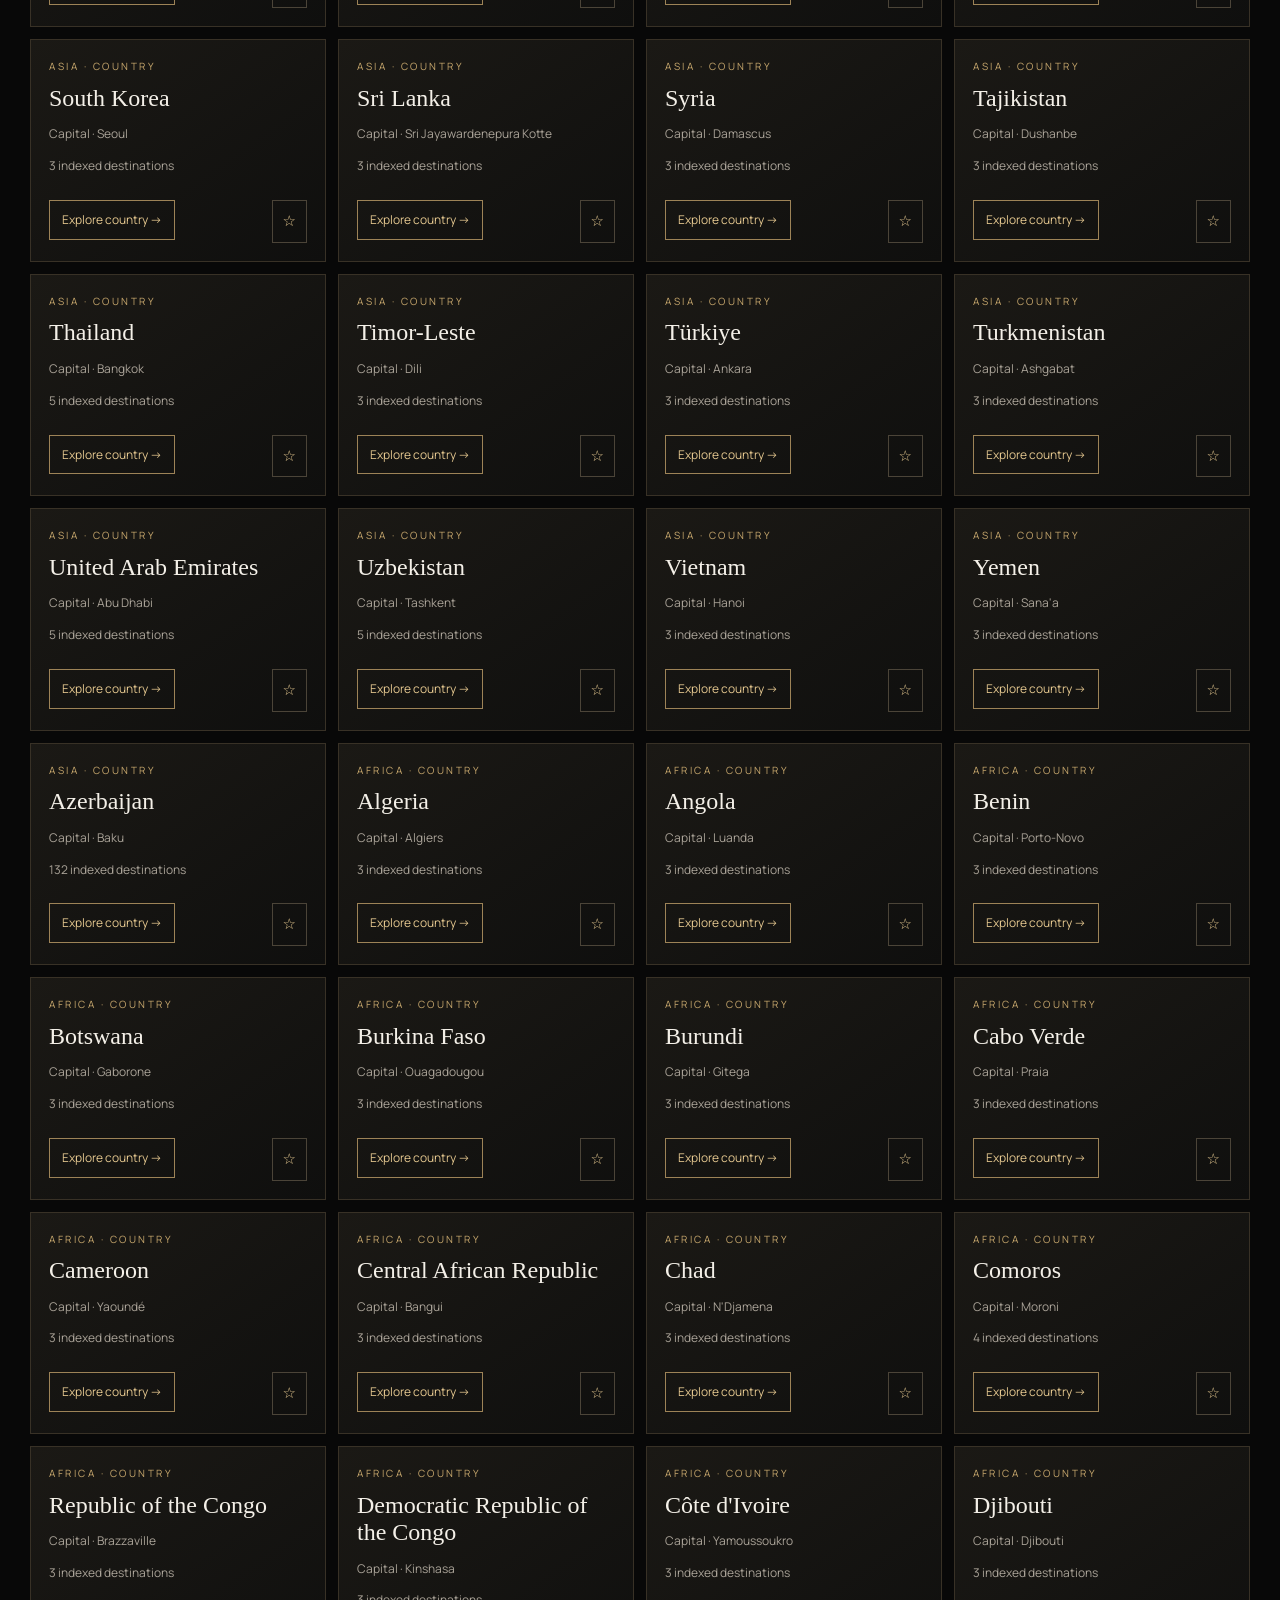
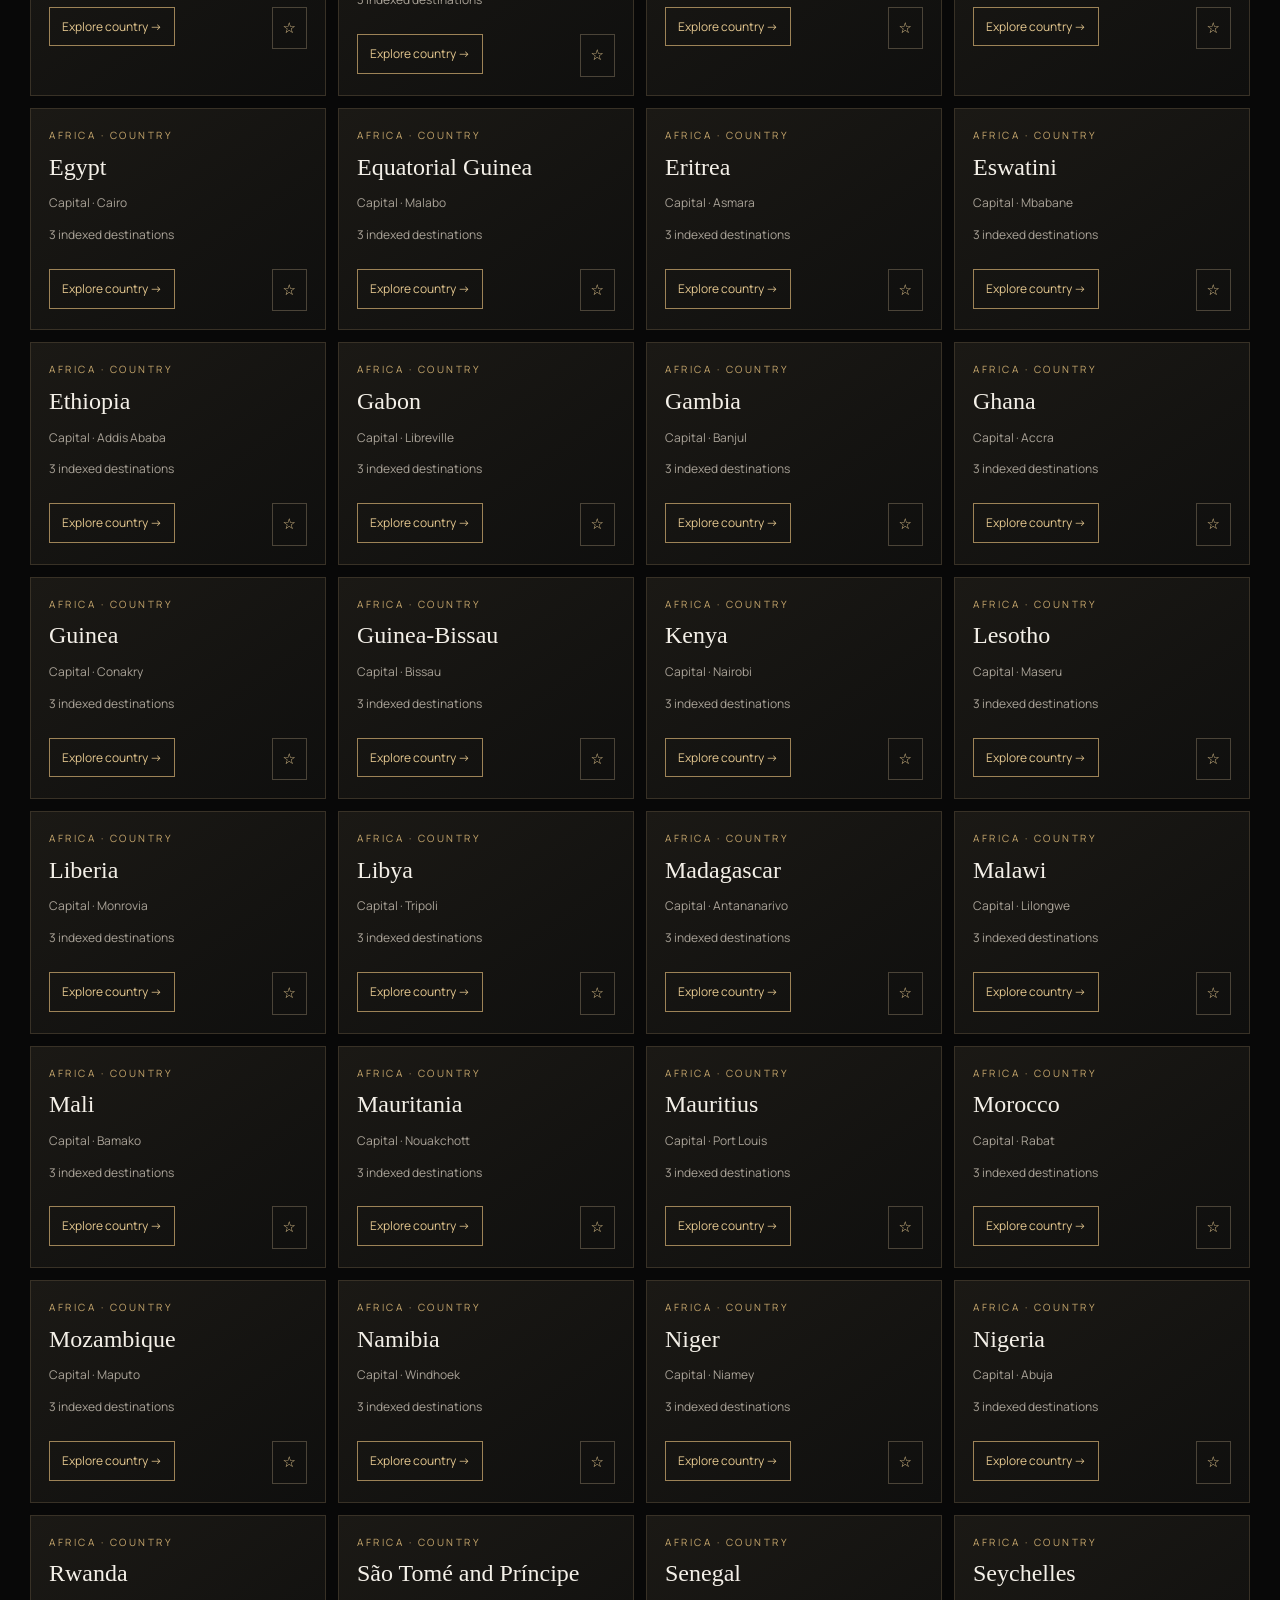
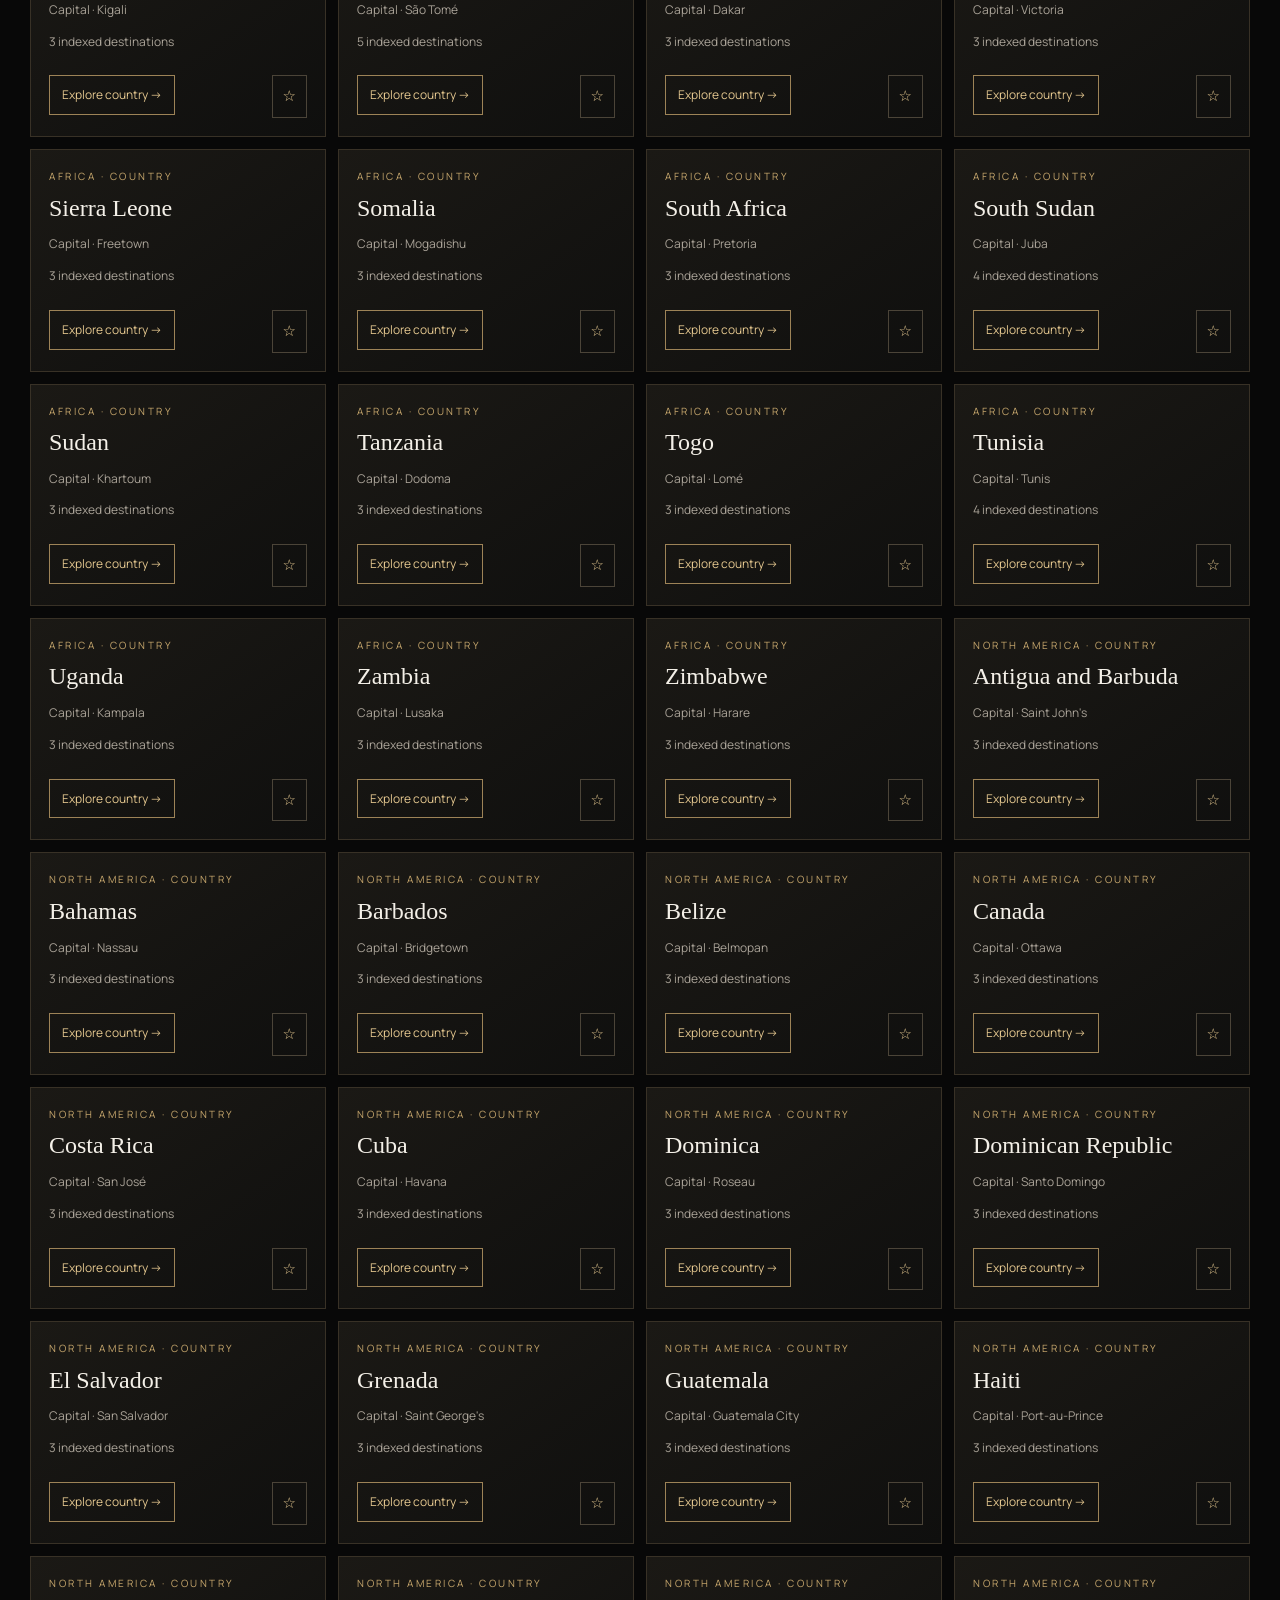
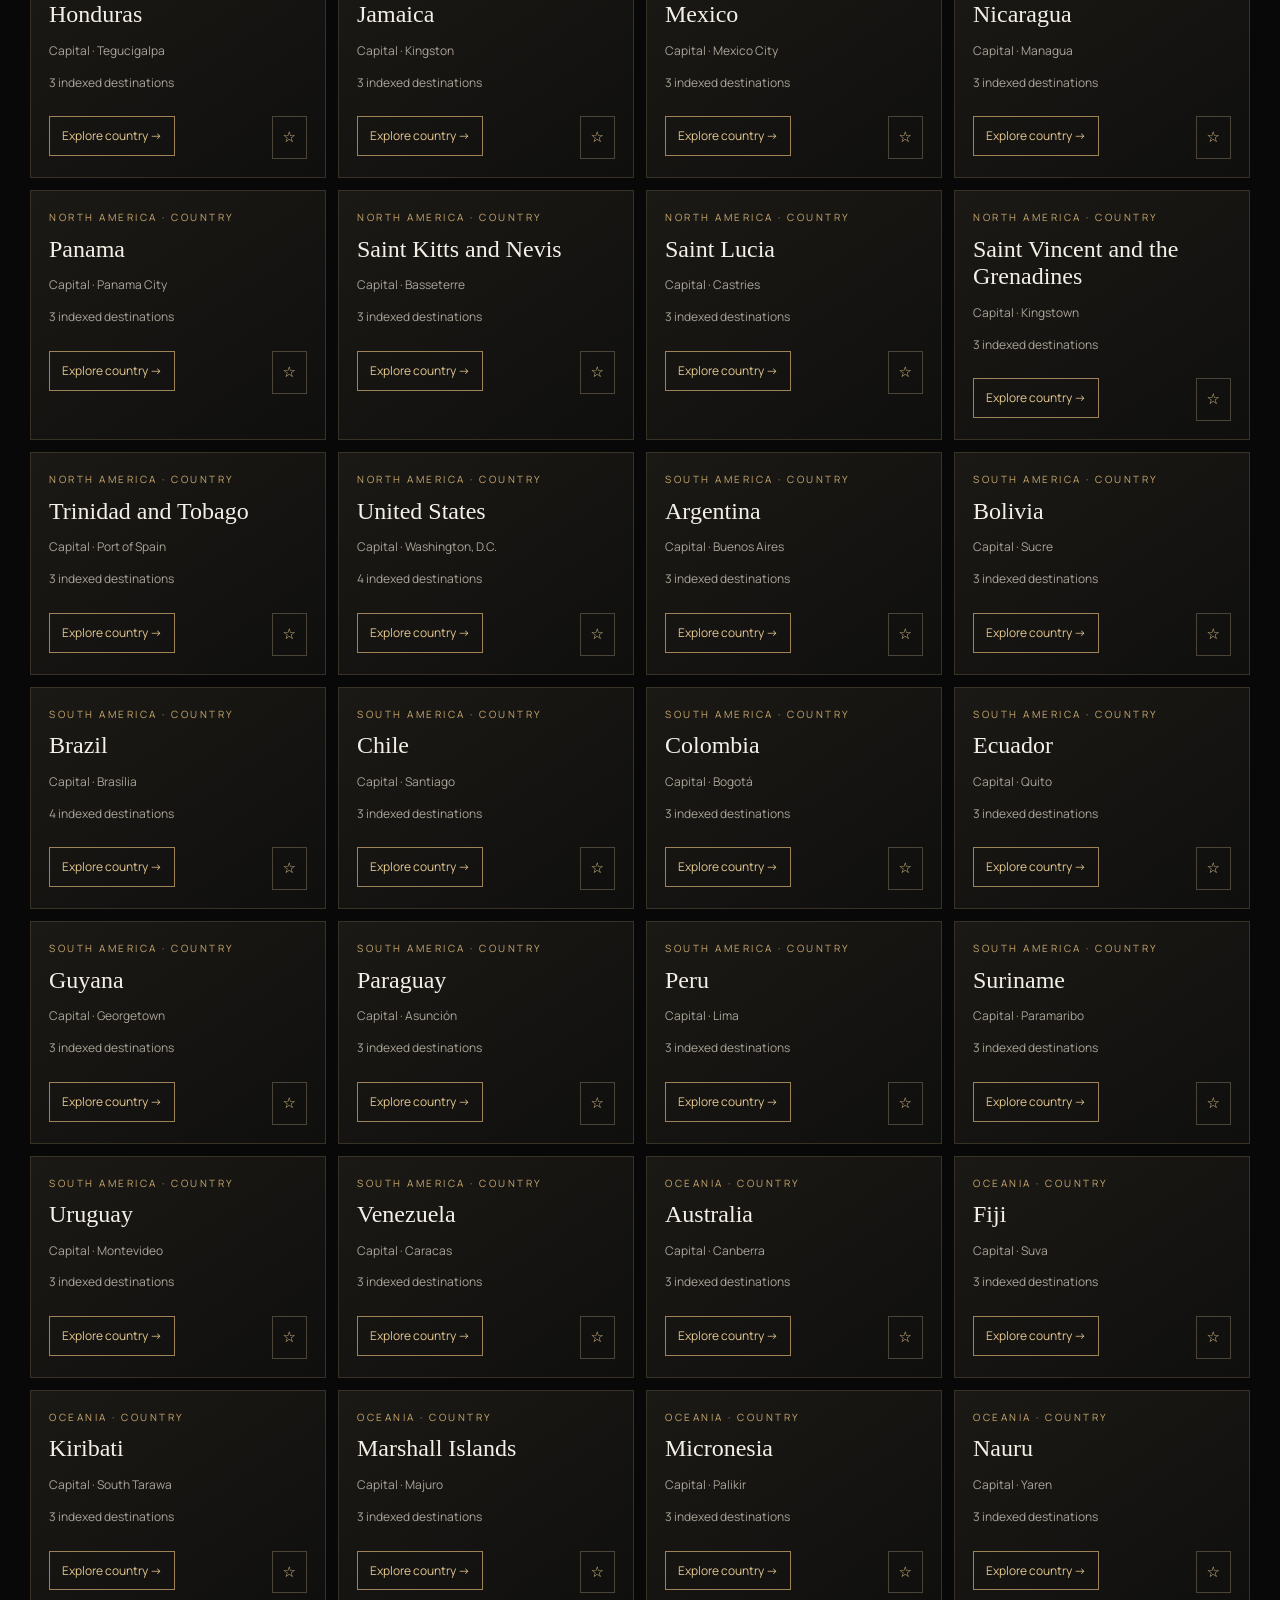
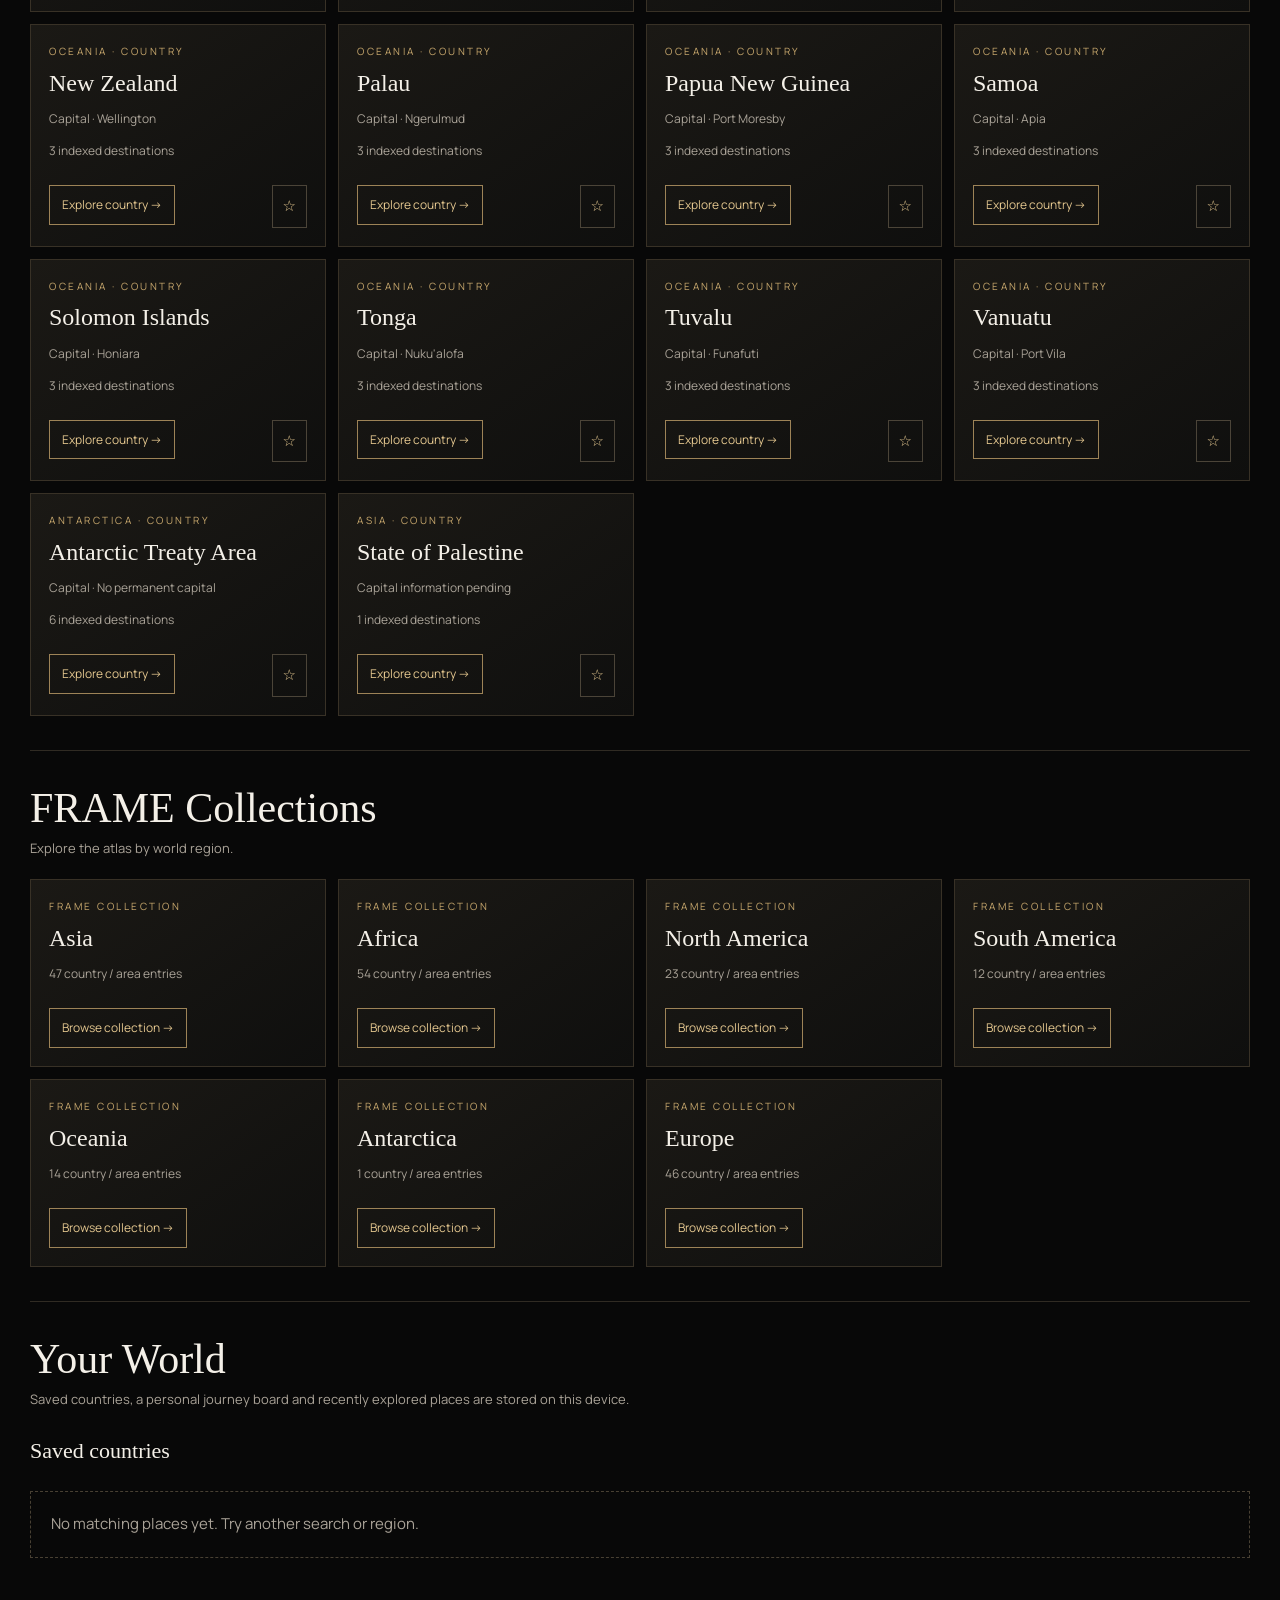
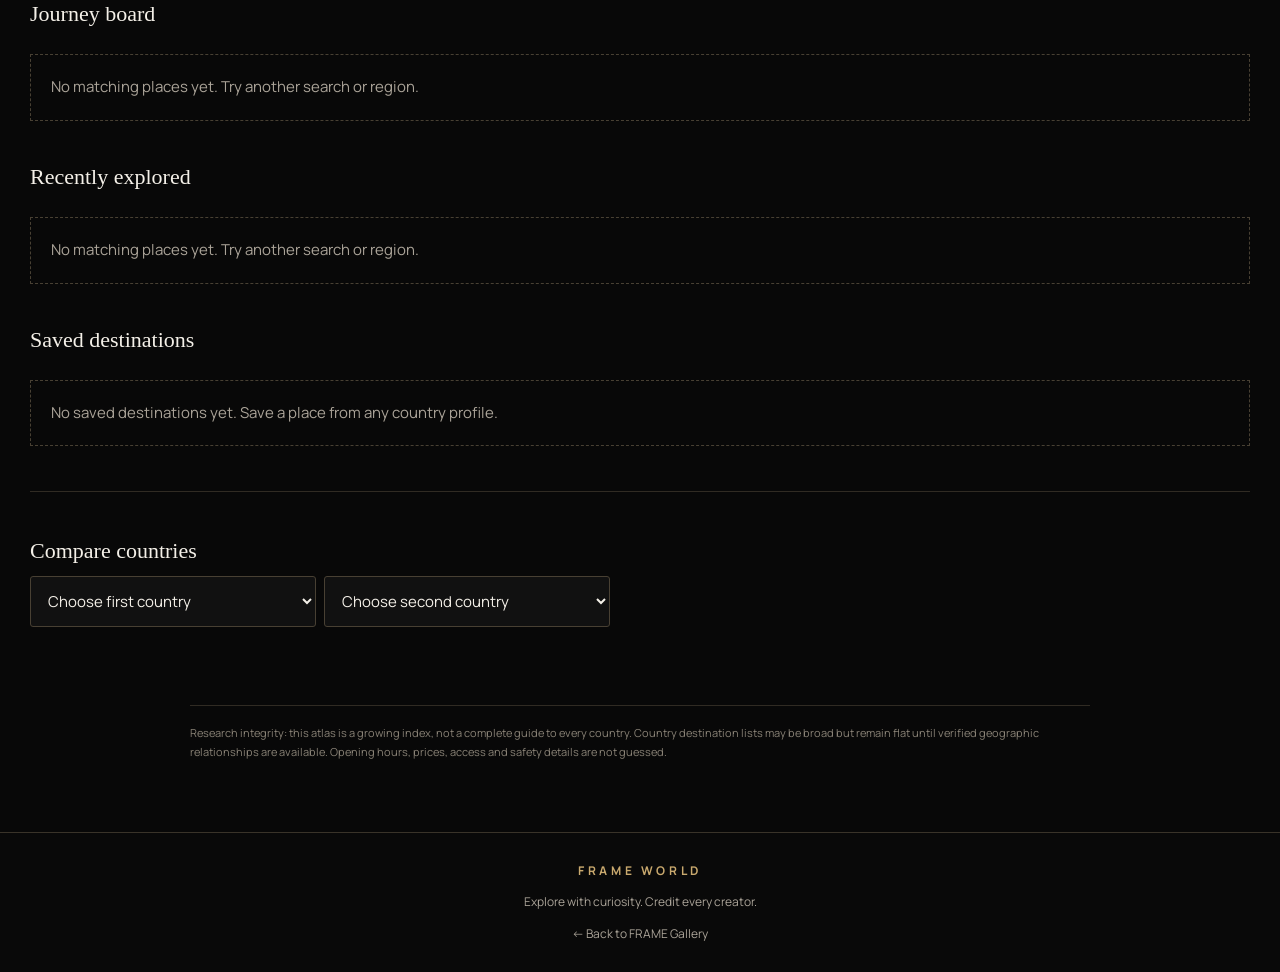
==== commit 33add645: "Load verified discovery records before catalog" ====
--- a/world/index.html
+++ b/world/index.html
@@ -29,8 +29,10 @@
 <script src="./data.js"></script>
 <script src="./research.js"></script>
 <script src="./schema.js"></script>
+<script src="./verified-discoveries.js"></script>
 <script src="./catalog.js"></script>
 <script src="./experience/frame-experience.js"></script>
 <script src="./country-experience.js"></script>
+<script src="./images.js"></script>
 <script src="./app.js"></script>
 </body></html>
--- a/world/app.css
+++ b/world/app.css
@@ -51,3 +51,11 @@
 
 #frame-world-app .fwx-stage{padding:0}
 #frame-world-app .fwx-root{width:100%;}
+
+
+/* Licensed image presentation — no image appears unless its registry record is approved. */
+.fw-country-image,.fwc-image,.fwc-hero-image{margin:0 0 14px;overflow:hidden;background:#111;border:1px solid #383126}
+.fw-country-image img,.fwc-image img,.fwc-hero-image img{display:block;width:100%;height:auto;aspect-ratio:16/9;object-fit:cover}
+.fw-image-credit,.fwc-image-credit{display:block;padding:7px 9px;color:#aaa398;font-size:10px;line-height:1.45;overflow-wrap:anywhere}
+.fwc-hero-image{max-width:100%;margin:0 0 22px;border-color:#50432e}
+.fwc-hero-image img{max-height:460px}
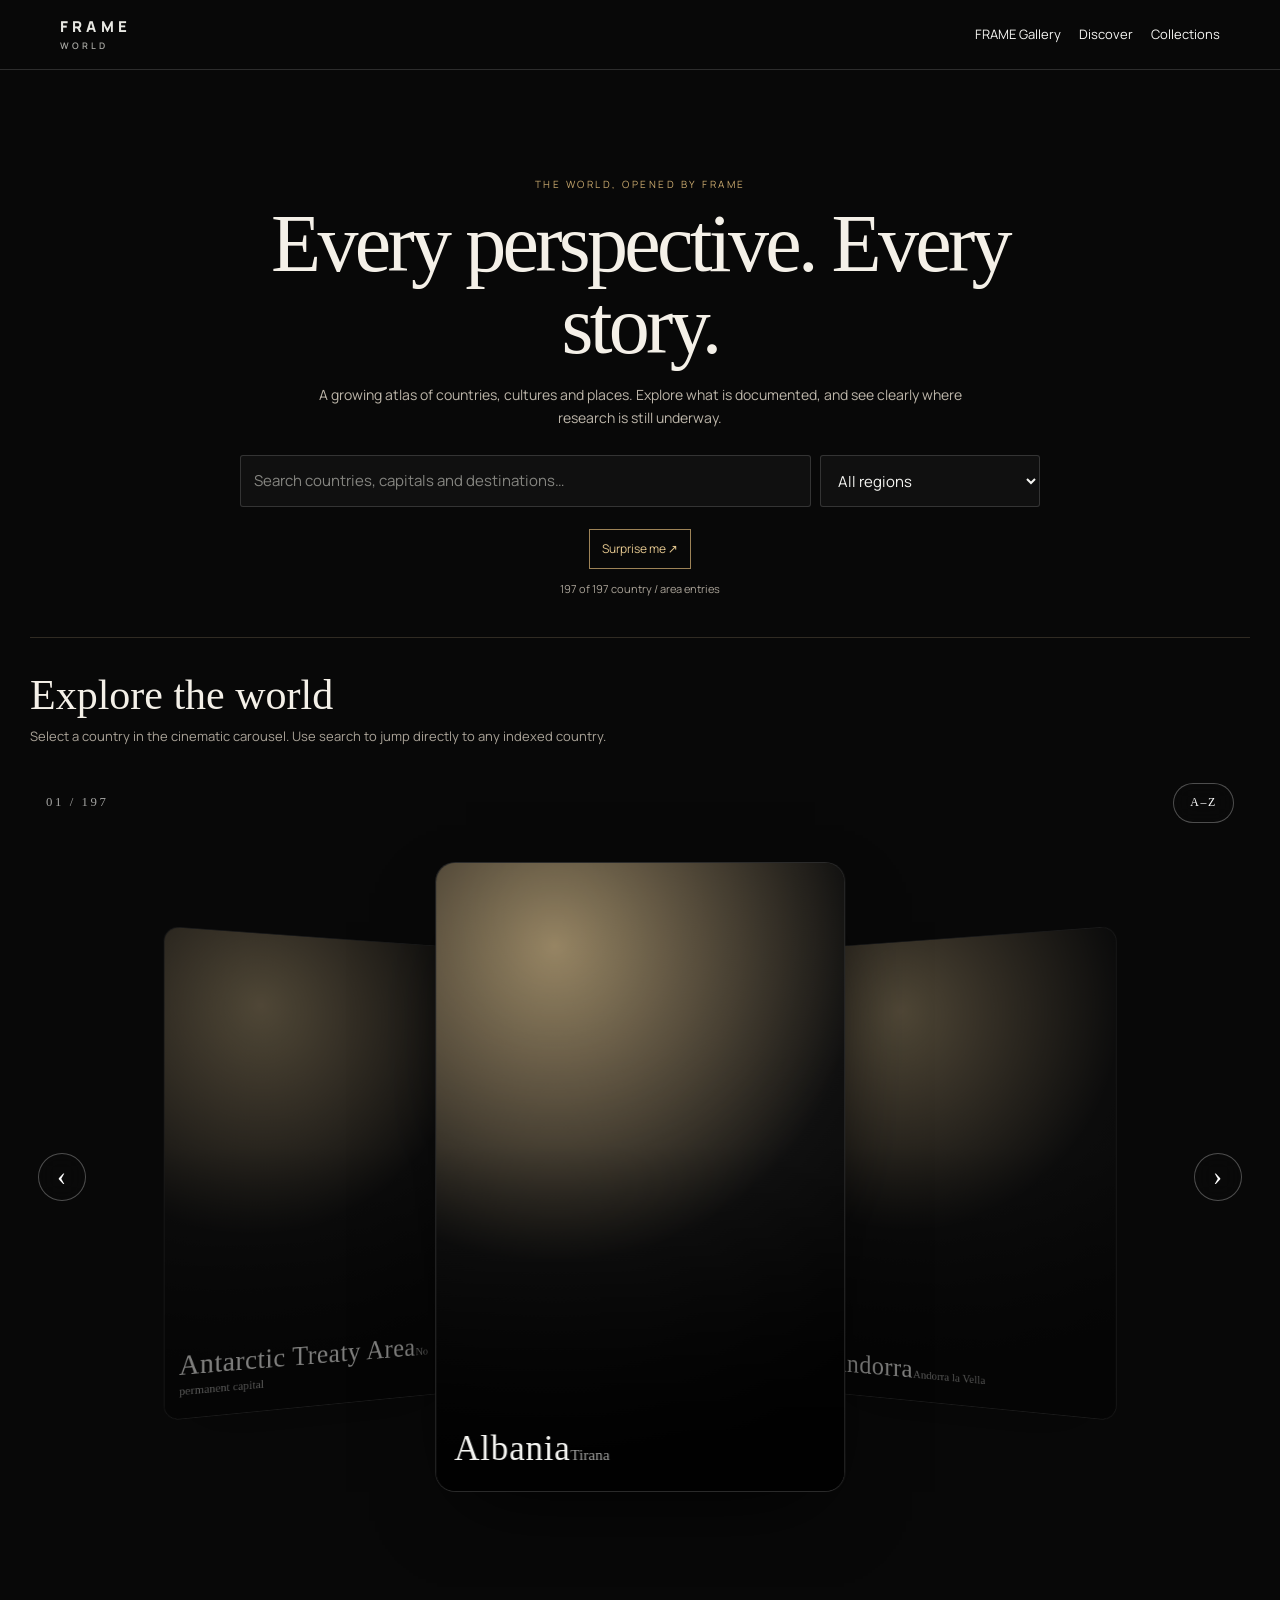
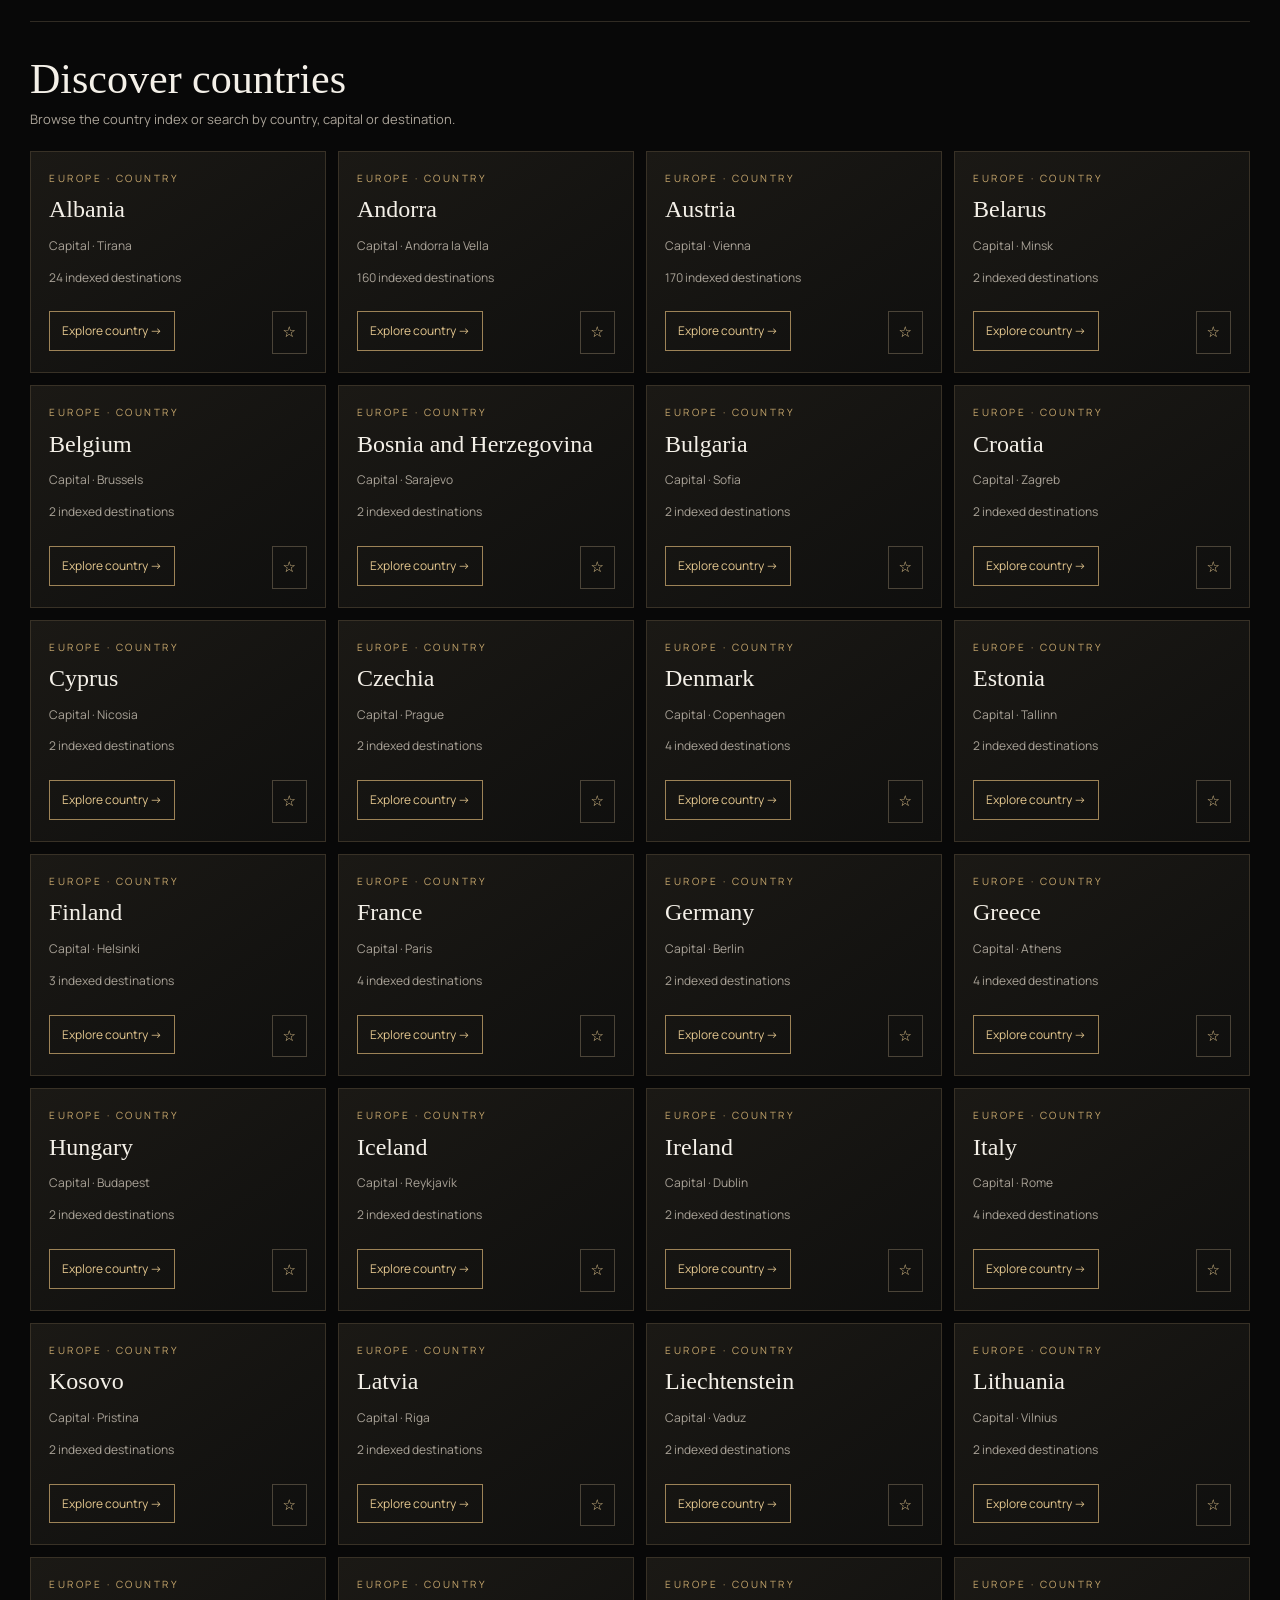
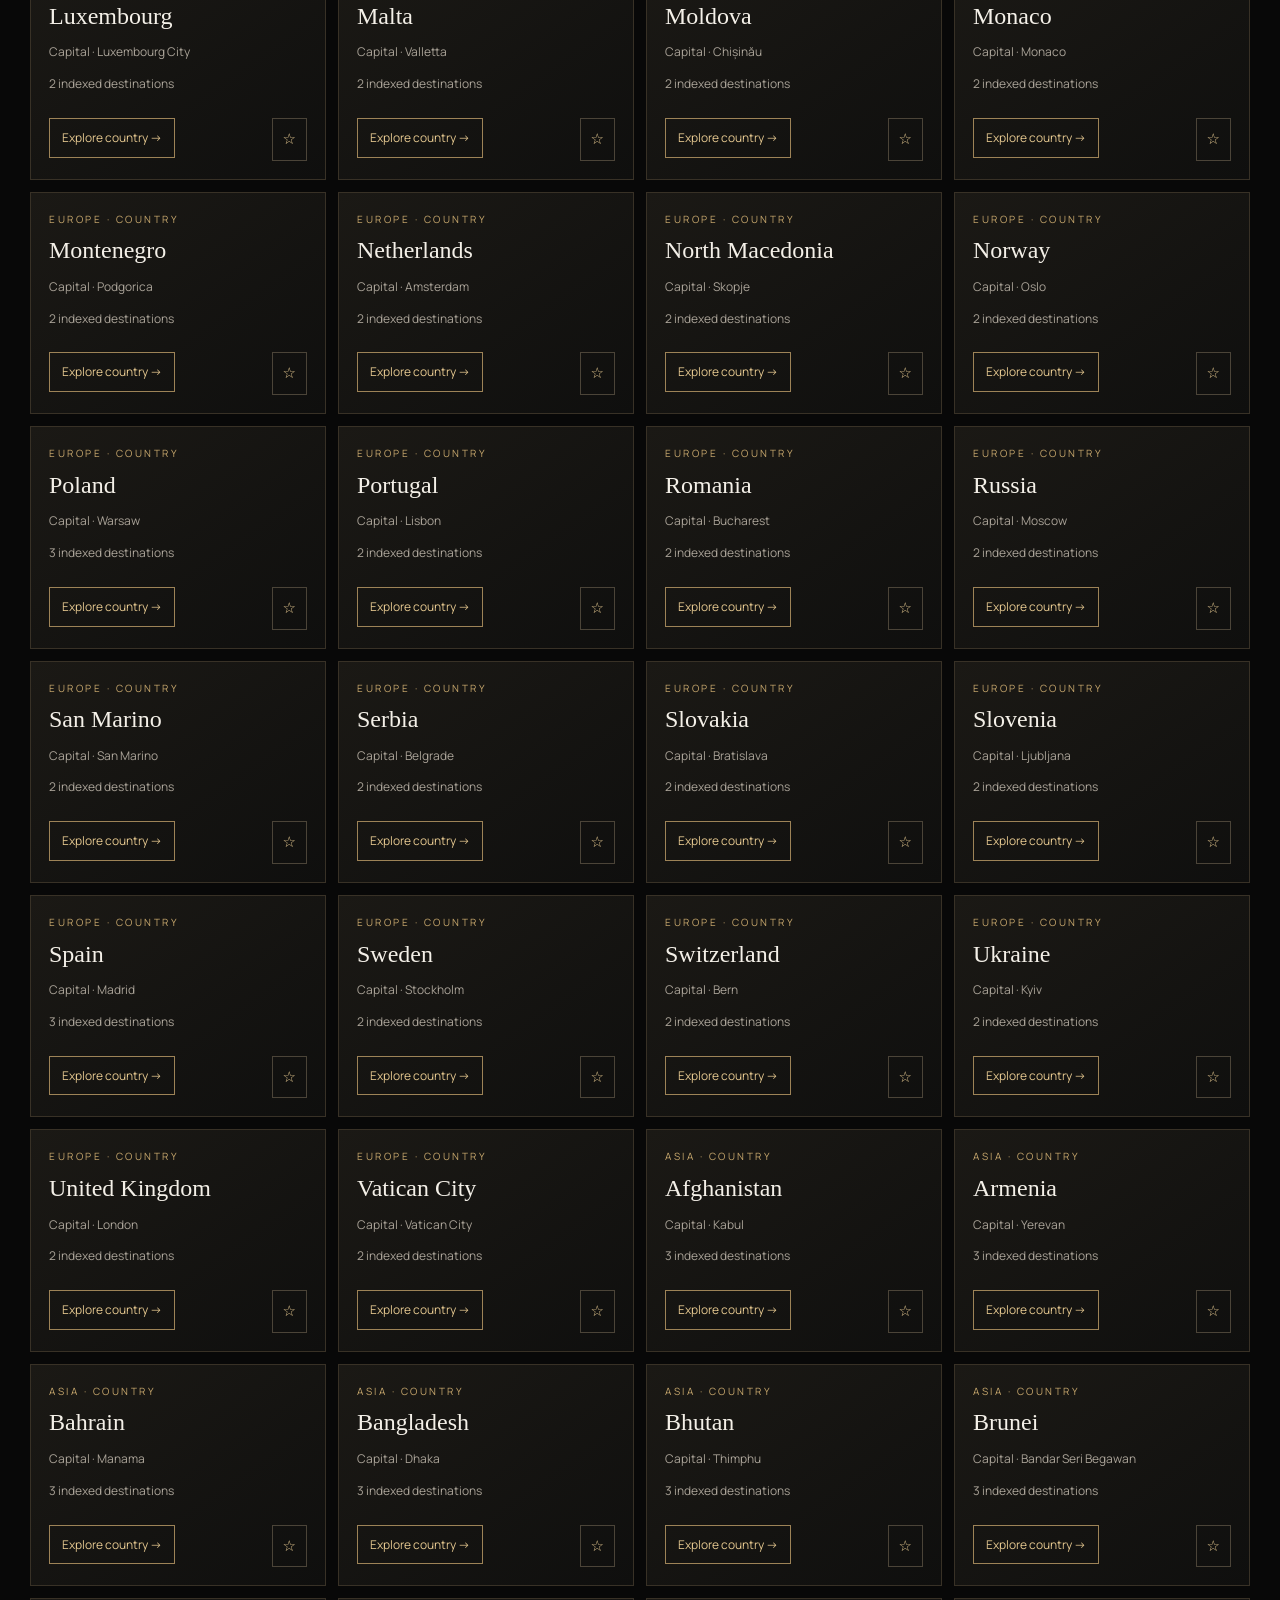
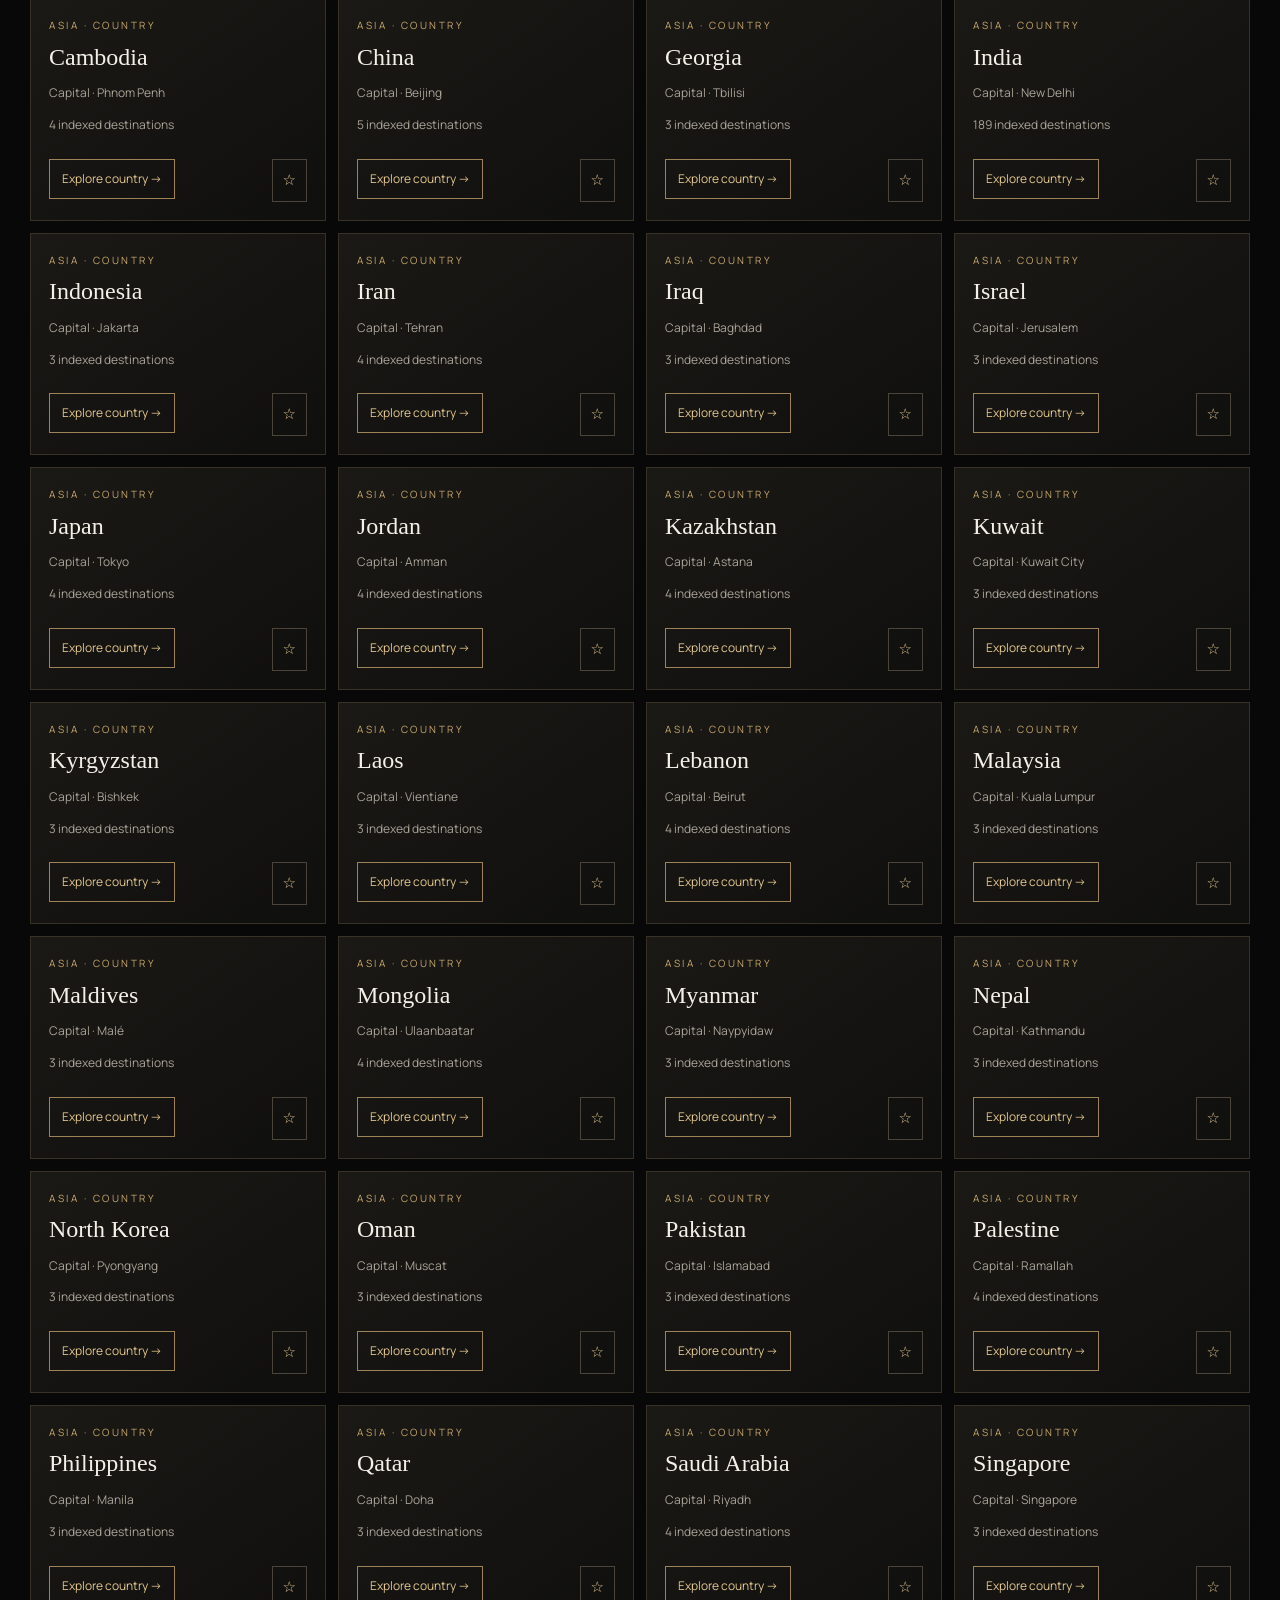
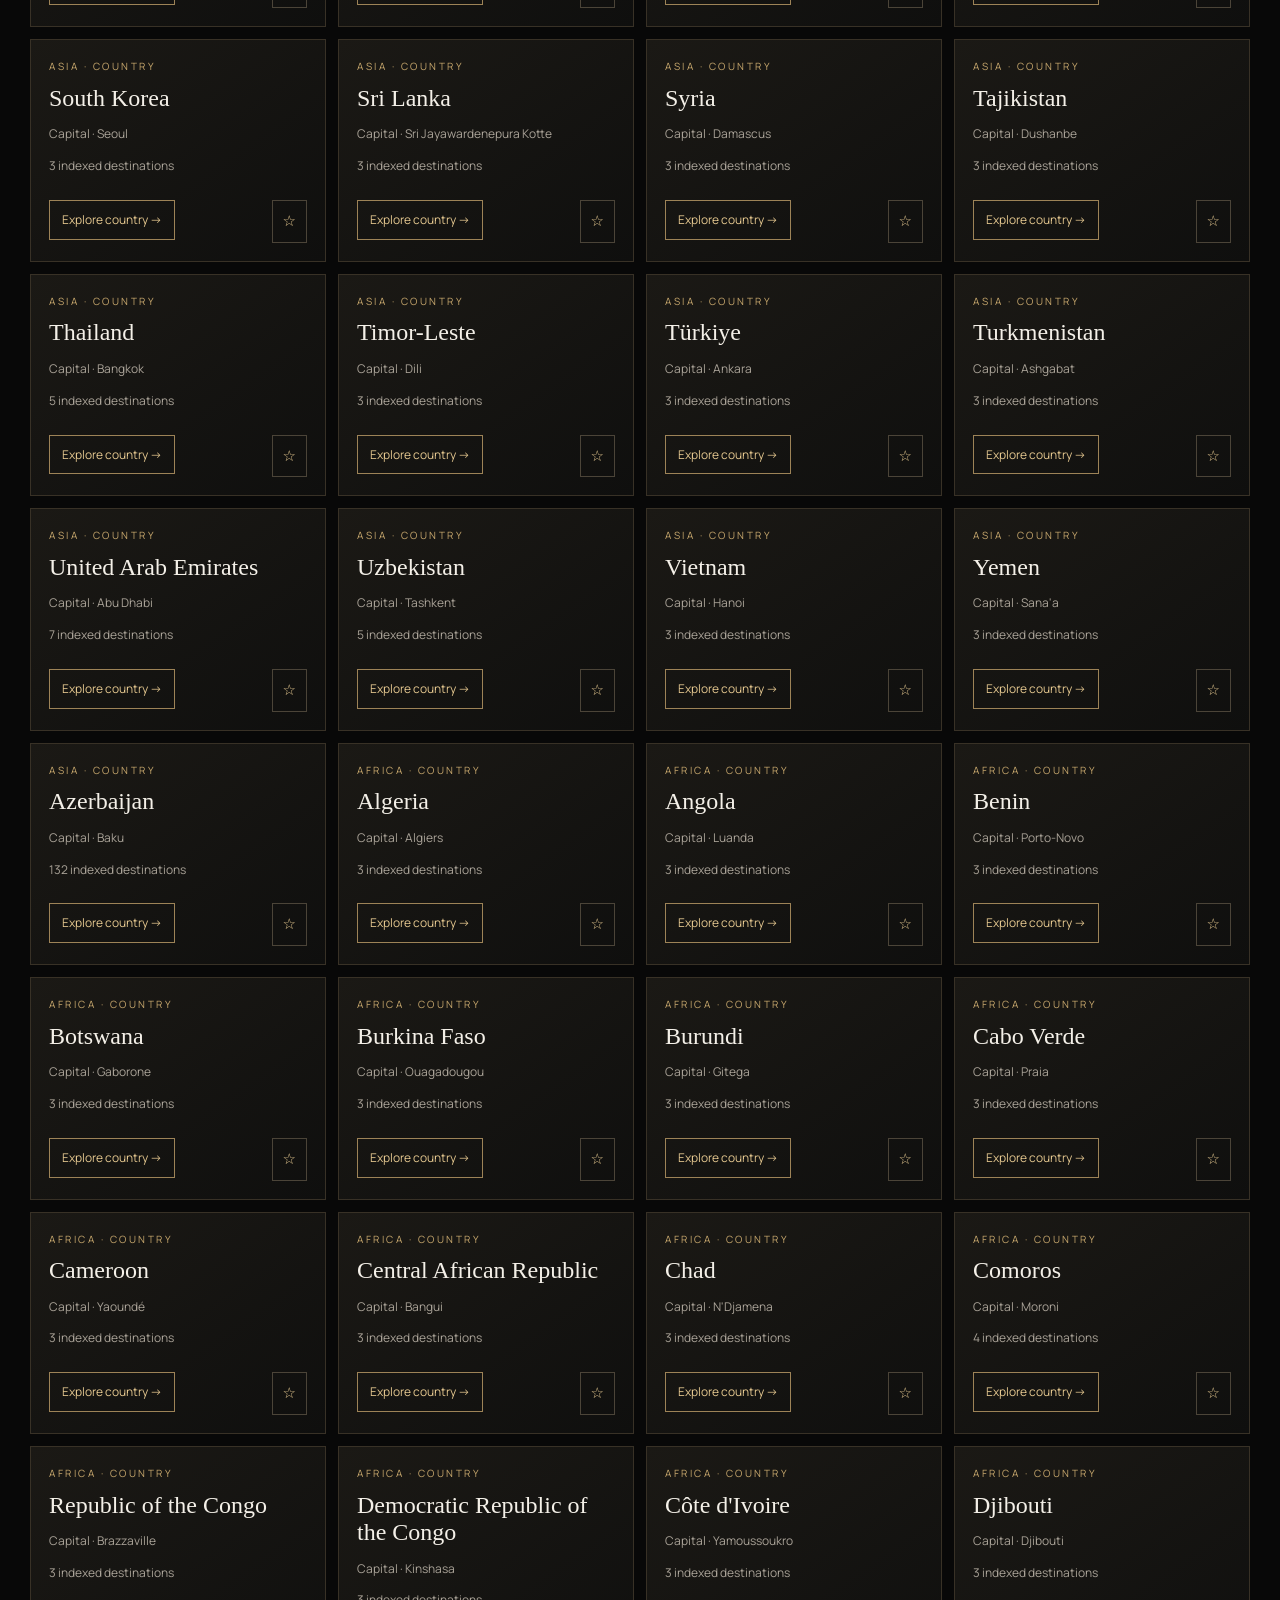
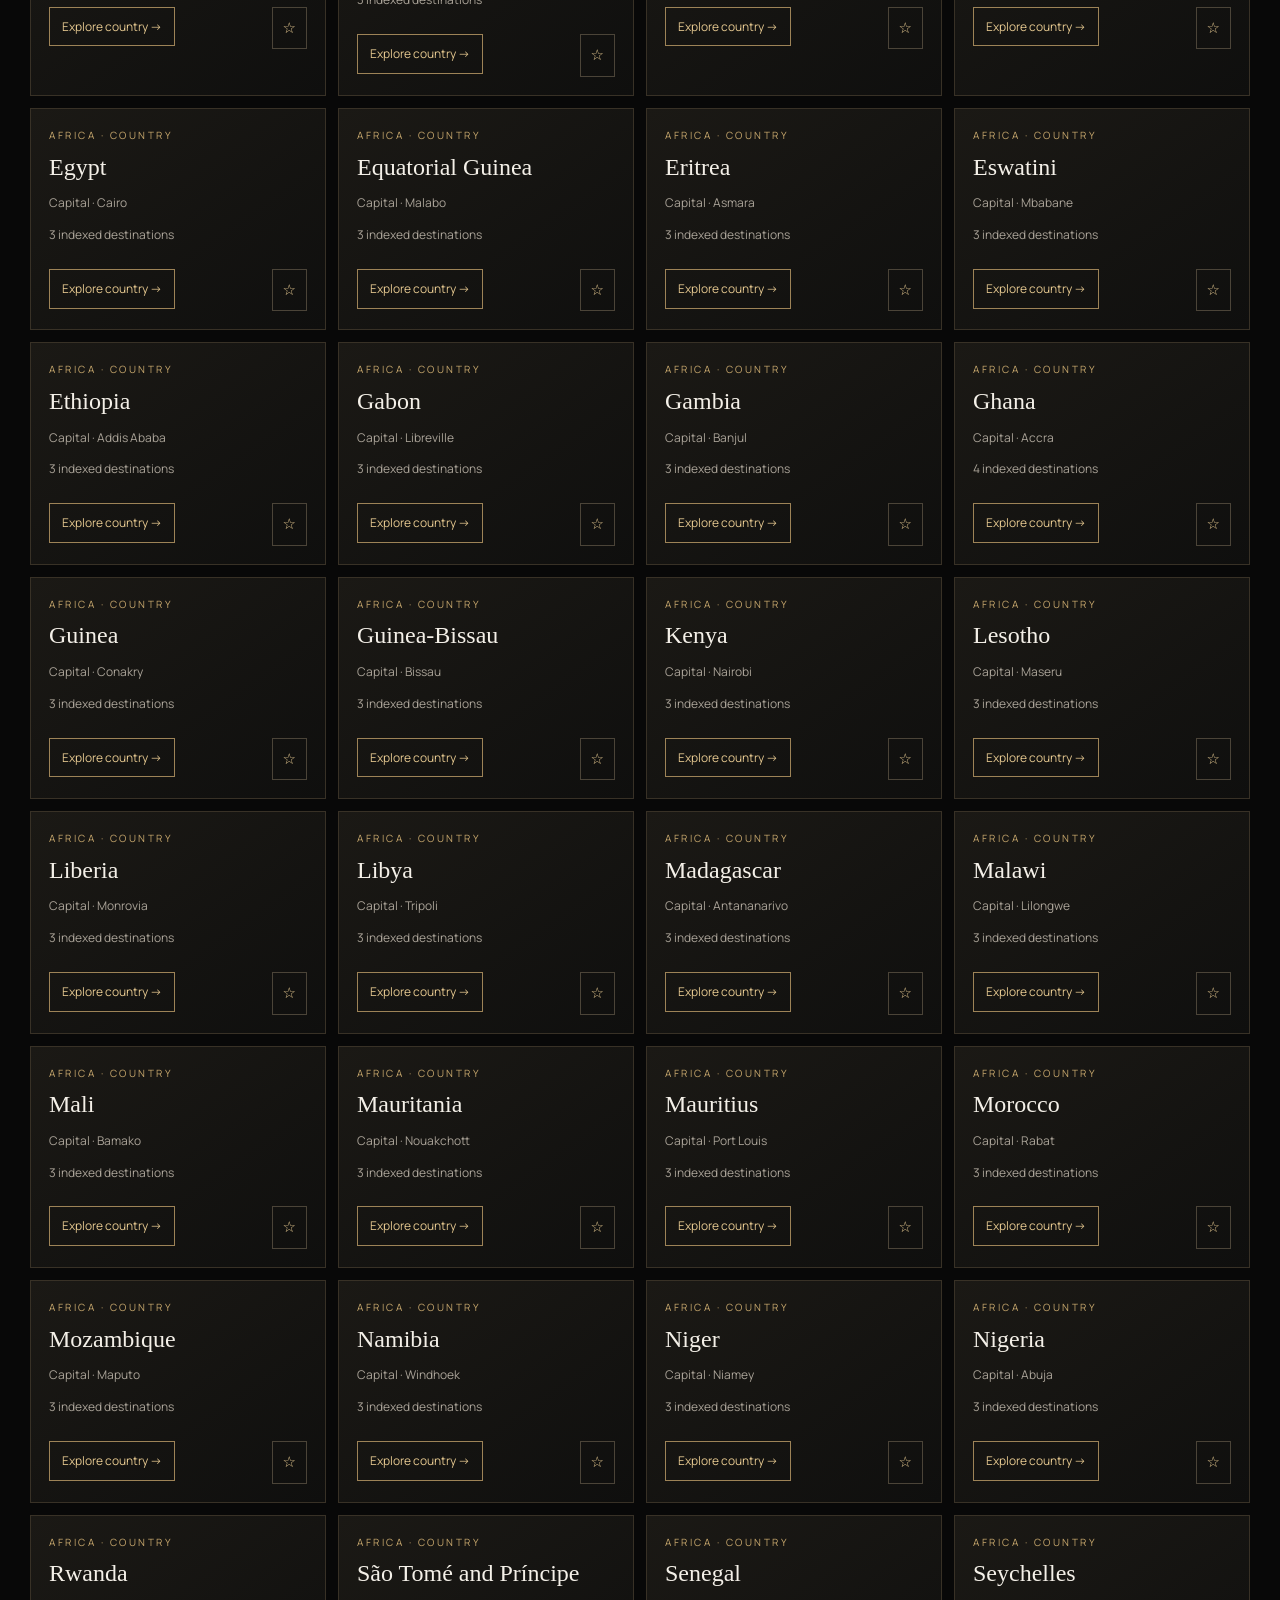
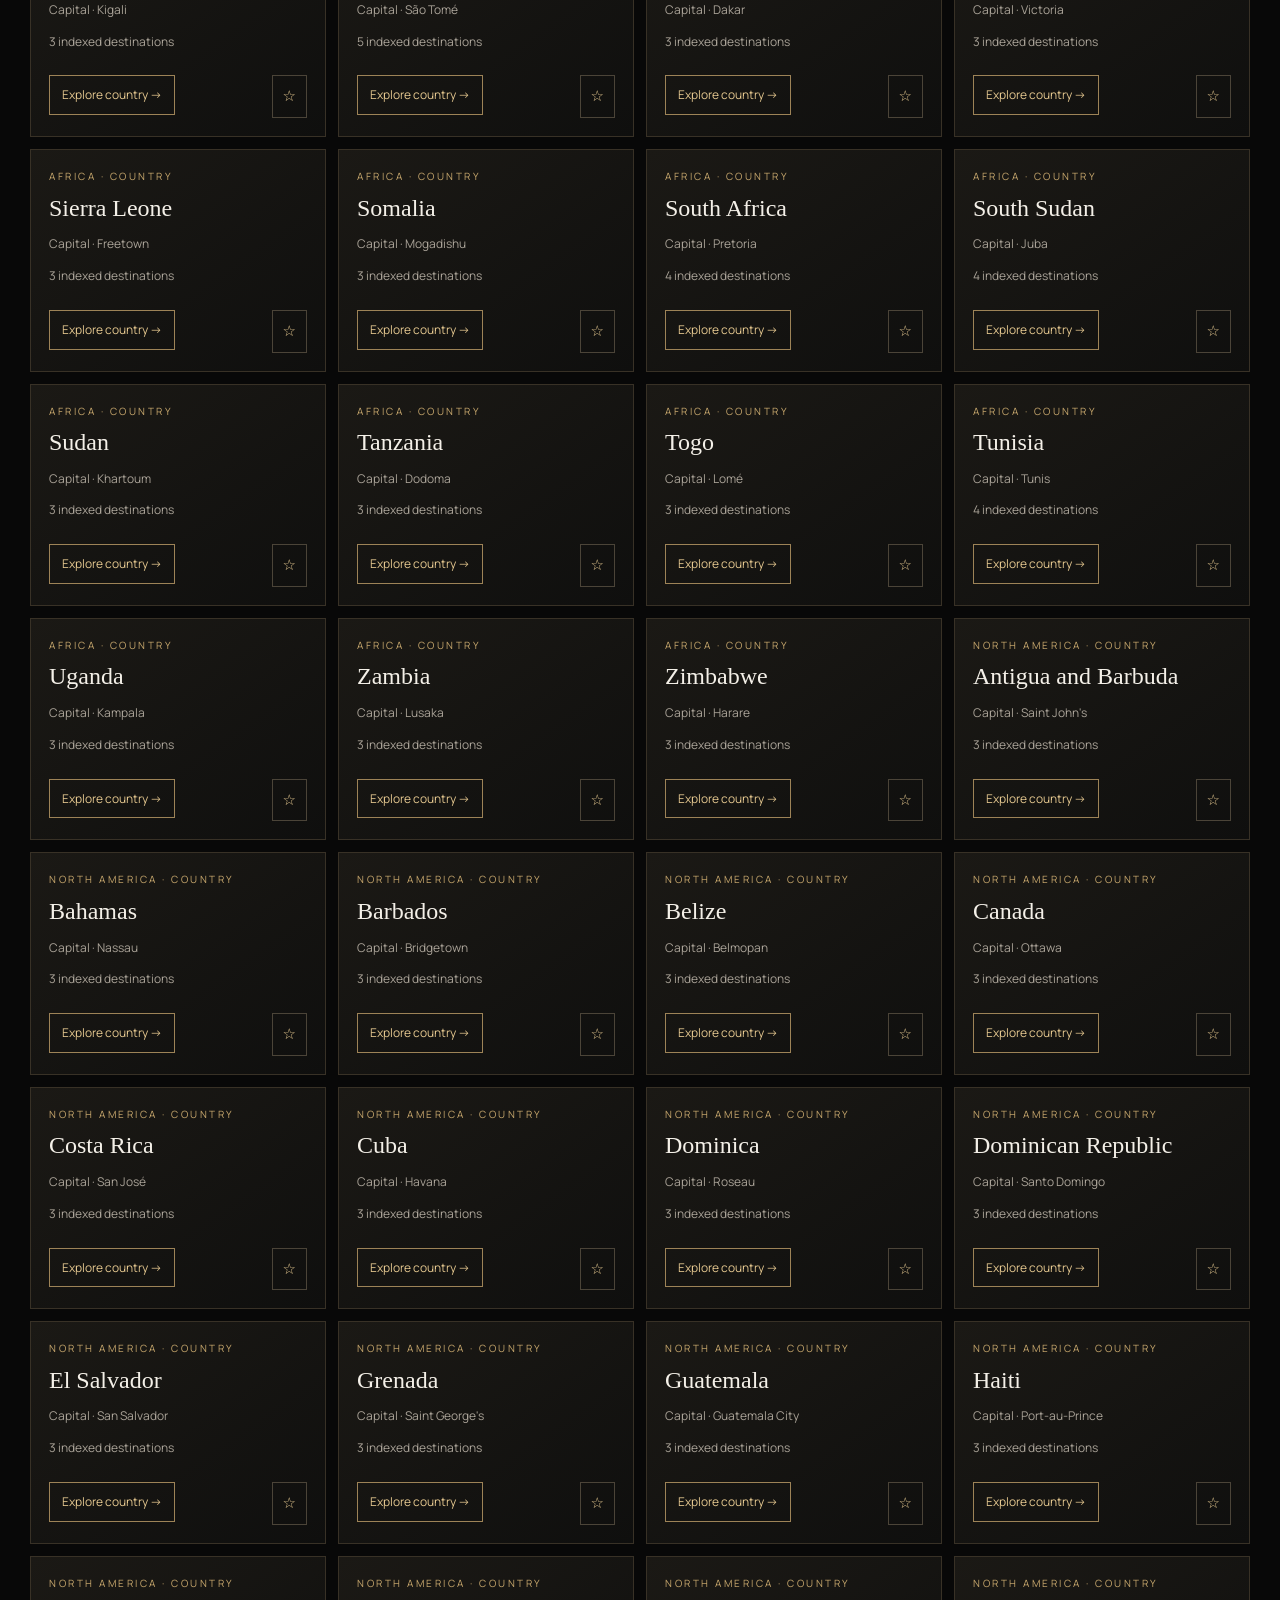
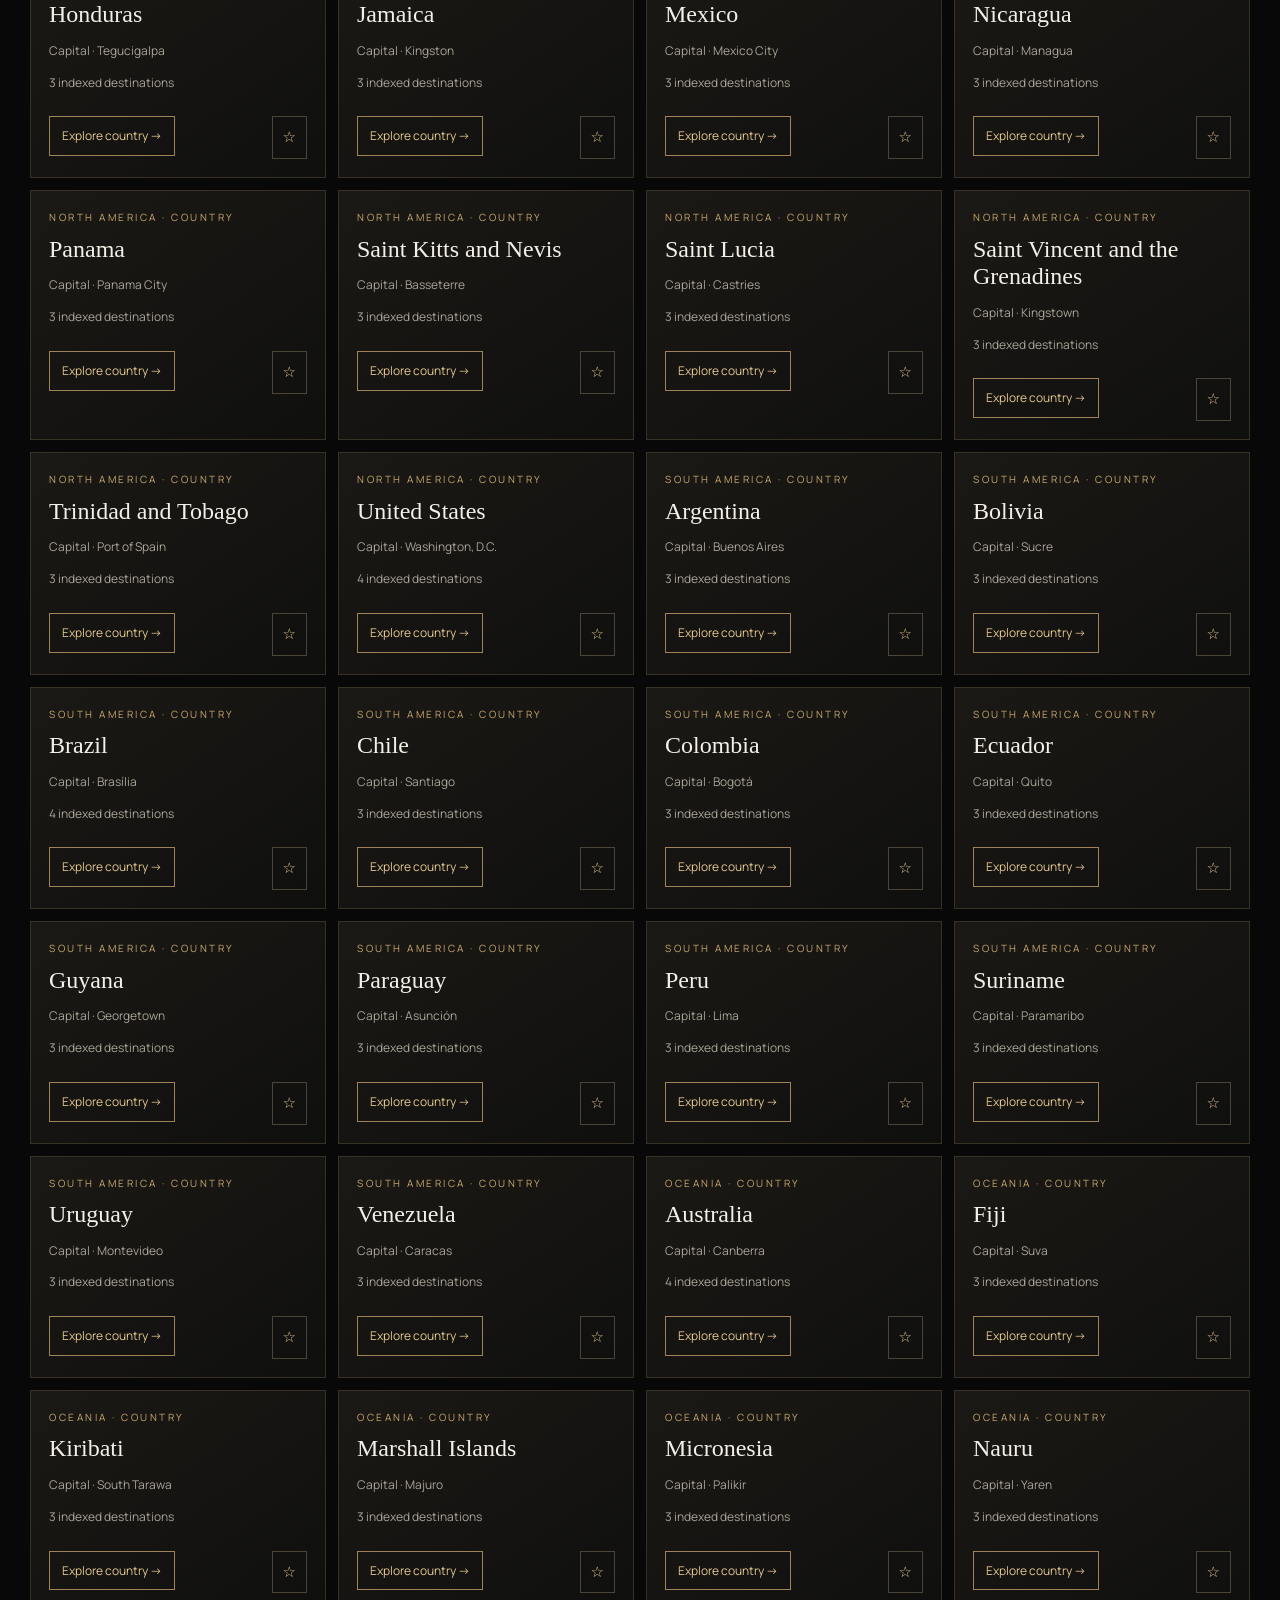
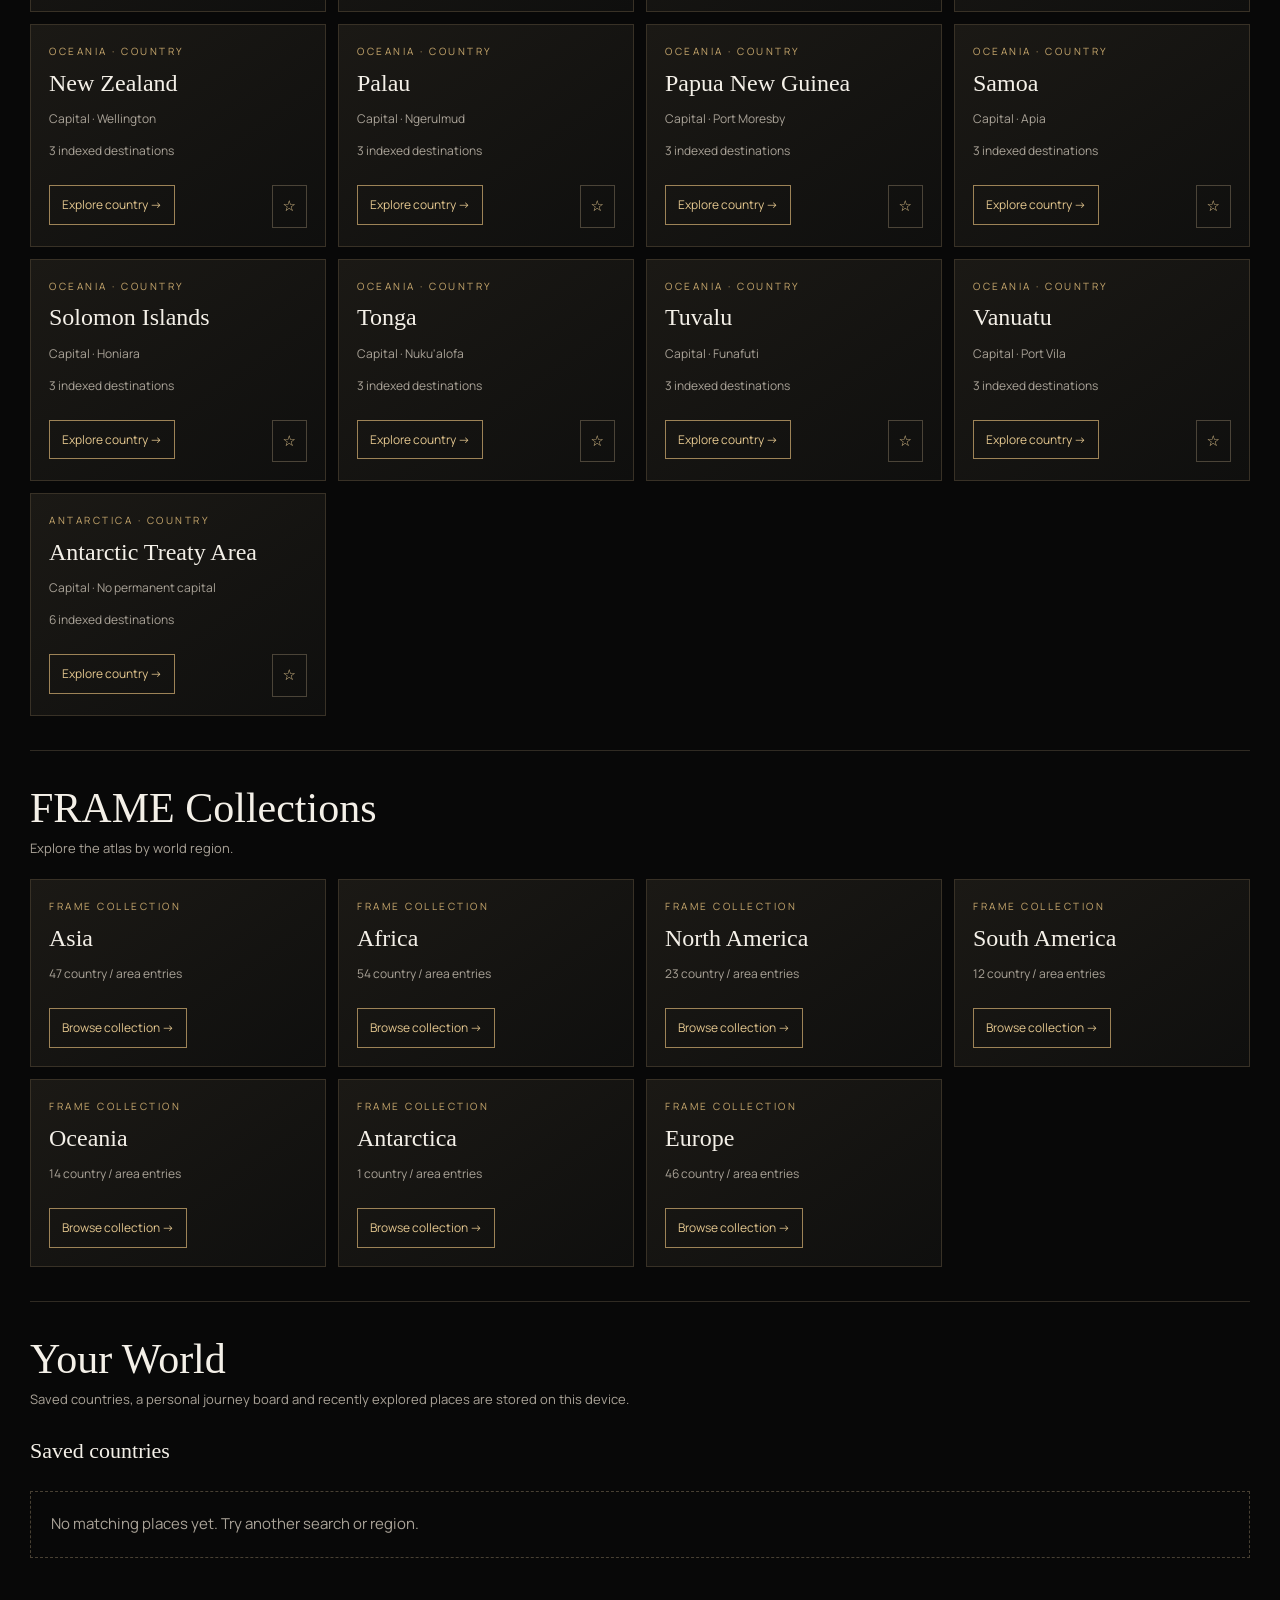
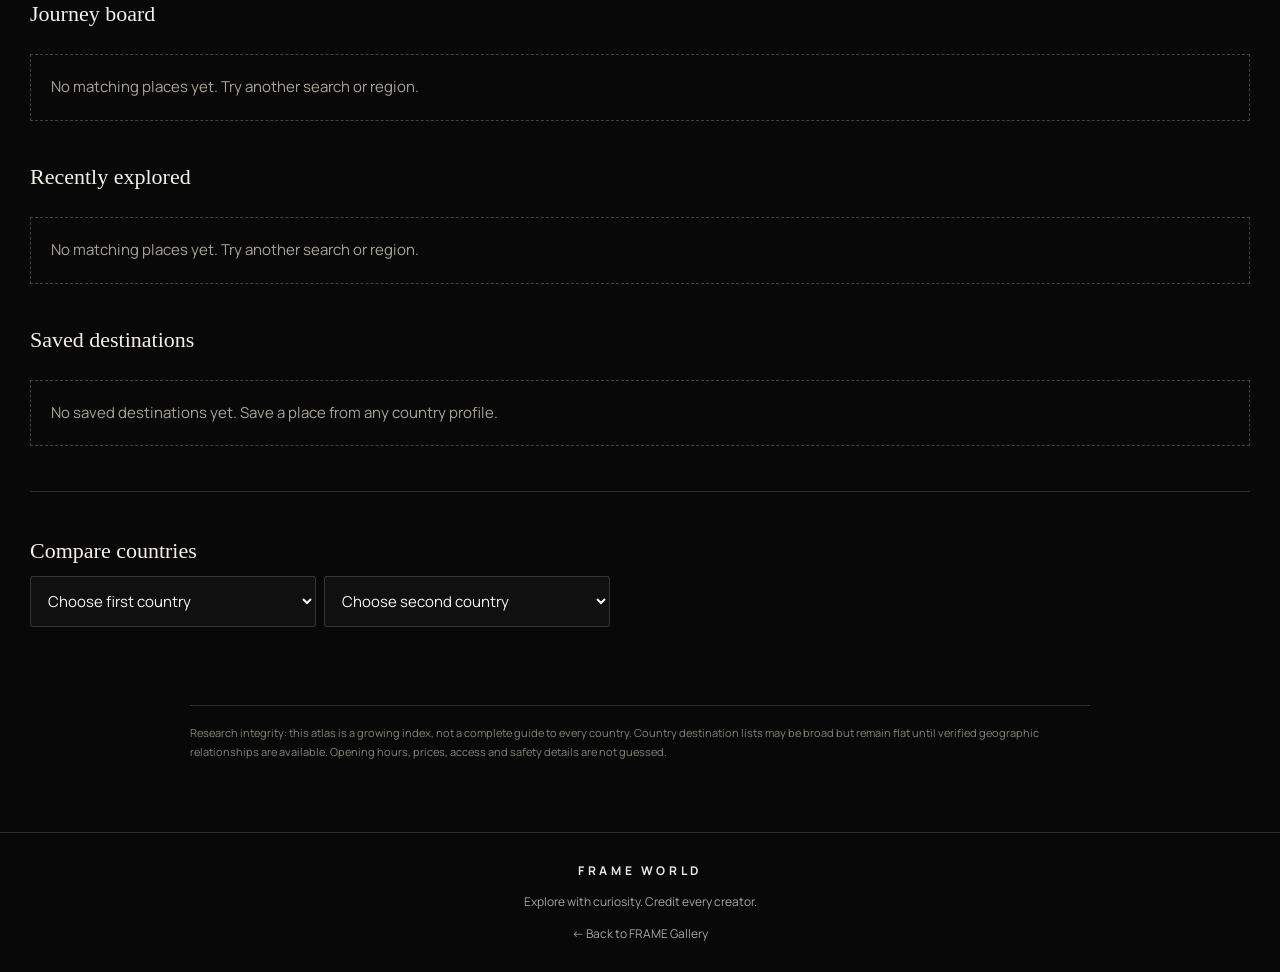
==== commit 452a71f5: "Apply monochrome identity to FRAME World" ====
--- a/world/index.html
+++ b/world/index.html
@@ -21,6 +21,7 @@
 @media(max-width:360px){.regions,.countries,.region-places{grid-template-columns:1fr}}
 </style>
 <link rel="preconnect" href="https://fonts.googleapis.com"><link rel="preconnect" href="https://fonts.gstatic.com" crossorigin><link href="https://fonts.googleapis.com/css2?family=Manrope:wght@400;500;600;700;800&display=swap" rel="stylesheet"><link rel="stylesheet" href="./experience/frame-experience.css"><link rel="stylesheet" href="./country-experience.css"><link rel="stylesheet" href="./app.css">
+<link rel="stylesheet" href="../assets/frame-identity.css">
 </head>
 <body>
 <header><a class="brand" href="../" aria-label="FRAME Gallery">FRAME<small>WORLD</small></a><nav class="navlinks" aria-label="FRAME sections"><a href="../">FRAME Gallery</a><a href="#fw-discovery-view">Discover</a><a href="#fw-collections">Collections</a></nav></header>
--- a/assets/frame-identity.css
+++ b/assets/frame-identity.css
@@ -0,0 +1,18 @@
+/* FRAME — shared monochrome luxury identity. Presentation-only; preserves app logic. */
+:root,:root[data-theme],html,body{color-scheme:dark!important;--frame-bg:#080808;--frame-surface:#111;--frame-raised:#171717;--frame-text:#f5f5f2;--frame-muted:#a6a6a1;--frame-line:rgba(255,255,255,.15);--frame-accent:#e8e8e3;background-color:var(--frame-bg)}
+:root,:root[data-theme="dark"]{--bg:var(--frame-bg)!important;--fg:var(--frame-text)!important;--mut:var(--frame-muted)!important;--card:var(--frame-surface)!important;--line:var(--frame-line)!important;--acc:var(--frame-accent)!important;--accfg:#080808!important;--navbg:rgba(8,8,8,.9)!important;--gold:var(--frame-accent)!important;--panel:var(--frame-surface)!important}
+*{box-sizing:border-box}html,body{background:var(--frame-bg)!important;color:var(--frame-text)!important}body{font-family:Manrope,"Helvetica Neue",Arial,sans-serif;-webkit-font-smoothing:antialiased;text-rendering:optimizeLegibility;overflow-x:clip}::selection{background:rgba(255,255,255,.24);color:#fff}:focus-visible{outline:2px solid #ededeb;outline-offset:3px}
+nav,header,.frame-dock{color:var(--frame-text)}nav .brand,.brand,.logo,footer strong,footer b,.eyebrow,.detail-meta,.genre-tag{color:var(--frame-accent)!important}
+nav.scrolled,header[role="banner"]{background:rgba(8,8,8,.9)!important;border-color:var(--frame-line)!important;backdrop-filter:blur(18px);-webkit-backdrop-filter:blur(18px)}nav a,.navlinks a{color:var(--frame-text)}nav a:hover,.navlinks a:hover{color:#fff!important}
+.hero{background-color:#080808!important;color:#fff!important}.hero:before,.hero:after{filter:grayscale(1);opacity:.3}.hero h1,.hero h2{color:#fff}.hero h1 i,.hero h1 em,.upload-copy h2 i{color:#d8d8d2!important}.hero p,.hero-note{color:rgba(255,255,255,.76)!important}.hero-shade{background:linear-gradient(180deg,rgba(0,0,0,.58),rgba(0,0,0,.2) 42%,rgba(0,0,0,.9))!important}
+.btn,button.btn,.button{background:#ededeb!important;color:#090909!important;border:1px solid #ededeb!important;box-shadow:none!important;border-radius:4px}.btn:hover,.button:hover{background:#fff!important}.btn.outline,.btn.ghost,button.outline{background:transparent!important;color:var(--frame-text)!important;border:1px solid rgba(255,255,255,.35)!important}
+.iconbtn,.filter,.act,.pill,.chip{border-color:var(--frame-line)!important;color:var(--frame-text)}.filter.active,.filter[aria-pressed="true"]{background:#ededeb!important;color:#090909!important;border-color:#ededeb!important}
+.field,input,select,textarea,.search{background:#101010!important;color:var(--frame-text)!important;border-color:var(--frame-line)!important;color-scheme:dark}.field::placeholder,input::placeholder,textarea::placeholder,.search::placeholder{color:#858580!important}
+.upload-card,.admin-item,.accountbar,.photo,.country,.region-place,.note,.detail,.settings-card{background:var(--frame-surface)!important;border-color:var(--frame-line)!important;box-shadow:none}.dropzone{border-color:rgba(255,255,255,.38)!important}
+.section-head h2,.upload-copy h2,.head h2,.detail h2,.country h3,.region h3{color:var(--frame-text);letter-spacing:-.025em}.section-head h2:after{background:rgba(255,255,255,.7)!important}
+.photo,.track img,.genre,.region,.region-place{border-color:var(--frame-line)!important}.photo img,.track img,.genre img{filter:saturate(.72)}.photo:hover img,.genre:hover img{filter:saturate(.95)}.photo:hover,.genre:hover,.region:hover,.region.active{border-color:rgba(255,255,255,.65)!important}.genre:after{background:linear-gradient(transparent 38%,rgba(0,0,0,.82))!important}.genre span{color:#fff}
+.fwx-root{--bg:#080808;--fg:#f5f5f2;--muted:rgba(245,245,242,.66);--line:rgba(255,255,255,.18);--accent:#dcdcd6;background:#080808!important;color:#f5f5f2!important}
+.fwx-intro__haze{background:radial-gradient(40% 35% at 30% 40%,rgba(255,255,255,.1),transparent 70%),radial-gradient(35% 30% at 70% 65%,rgba(180,180,180,.08),transparent 70%)!important}
+.fwx-skip,.fwx-pill,.fwx-enter__back,.fwx-arrow{border-color:rgba(255,255,255,.28)!important;color:#fff!important}.fwx-card__media,.fwx-enter__img{filter:saturate(.72)}.fwx-card__btn{border:1px solid rgba(255,255,255,.12)}.fwx-enter{--fg:#f5f5f2!important;--line:rgba(255,255,255,.2)!important}
+img,video,iframe{max-width:100%}@media(max-width:700px){nav{max-width:100vw}.hero{padding-left:16px;padding-right:16px}.section-head,.filters,.upload-wrap{min-width:0}.photo-actions{max-width:100%}}
+@media(prefers-reduced-motion:reduce){*,*::before,*::after{scroll-behavior:auto!important;animation-duration:.01ms!important;animation-iteration-count:1!important;transition-duration:.01ms!important}}
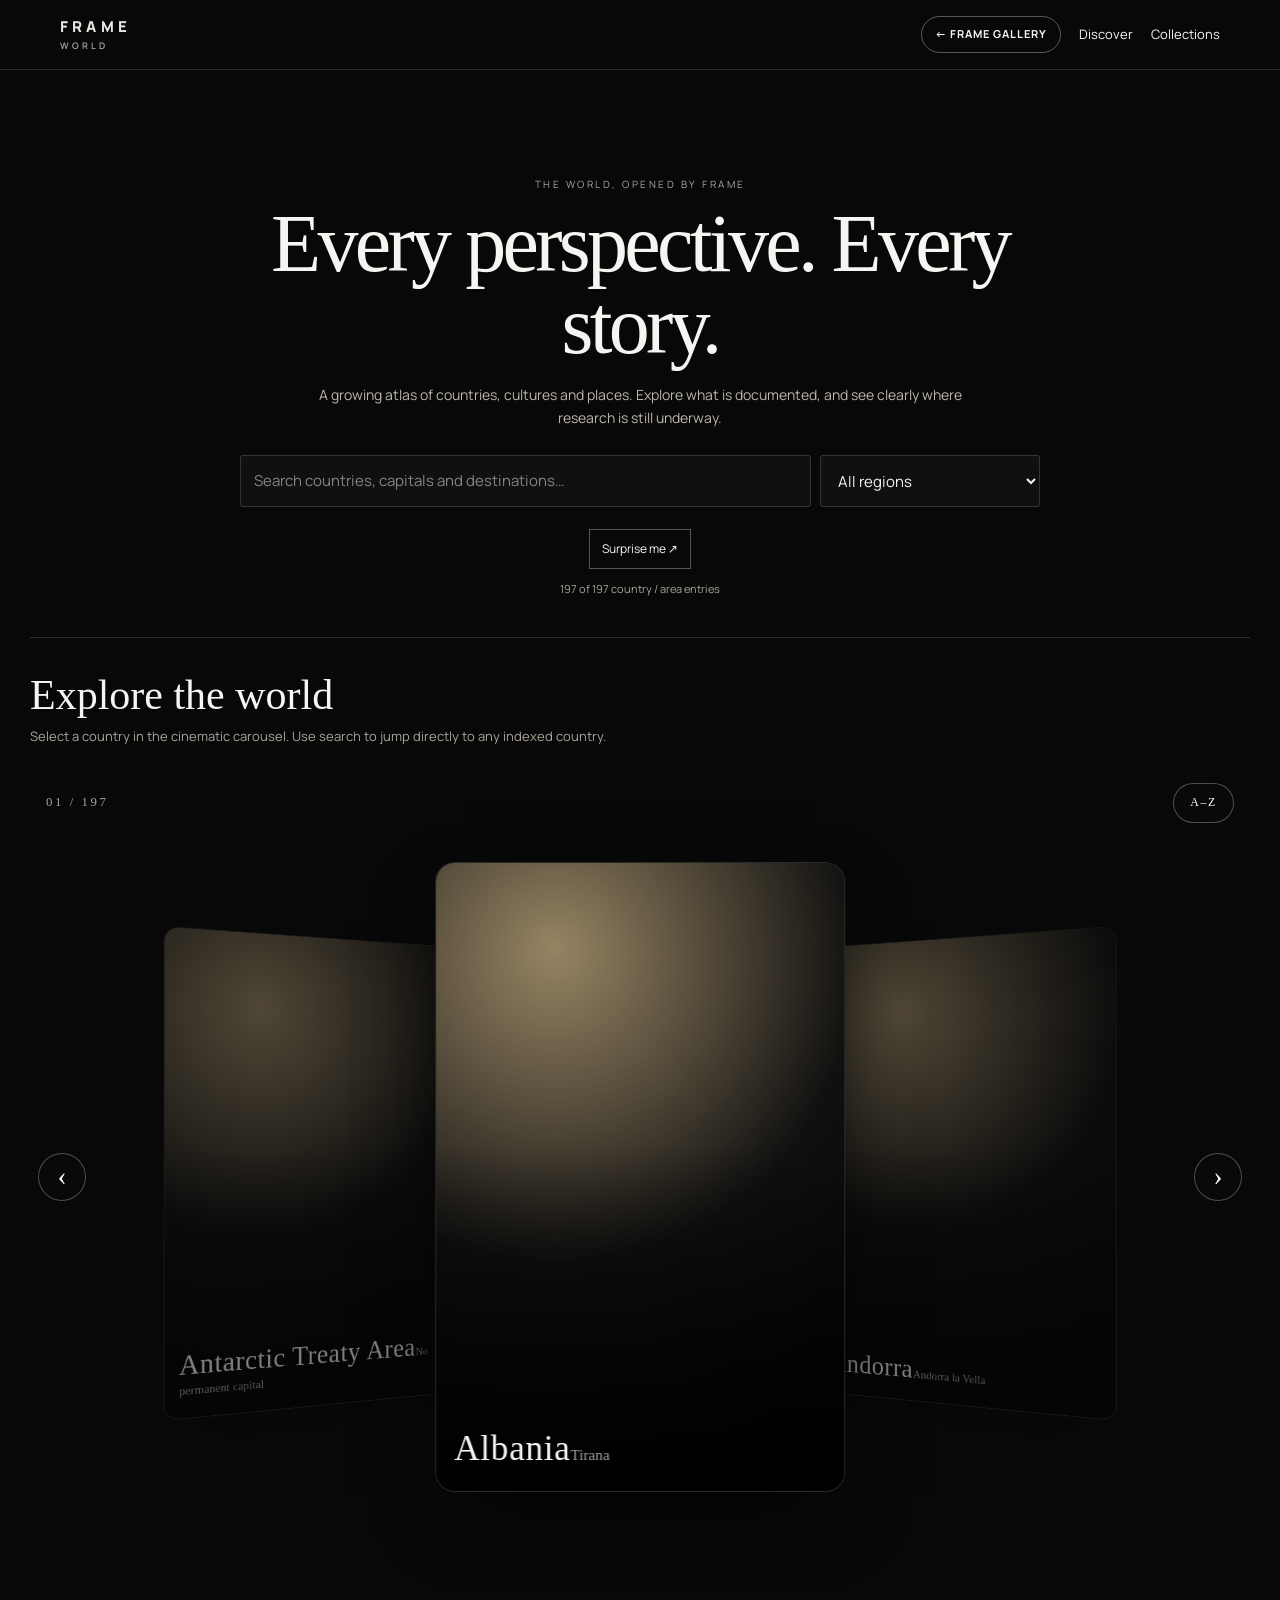
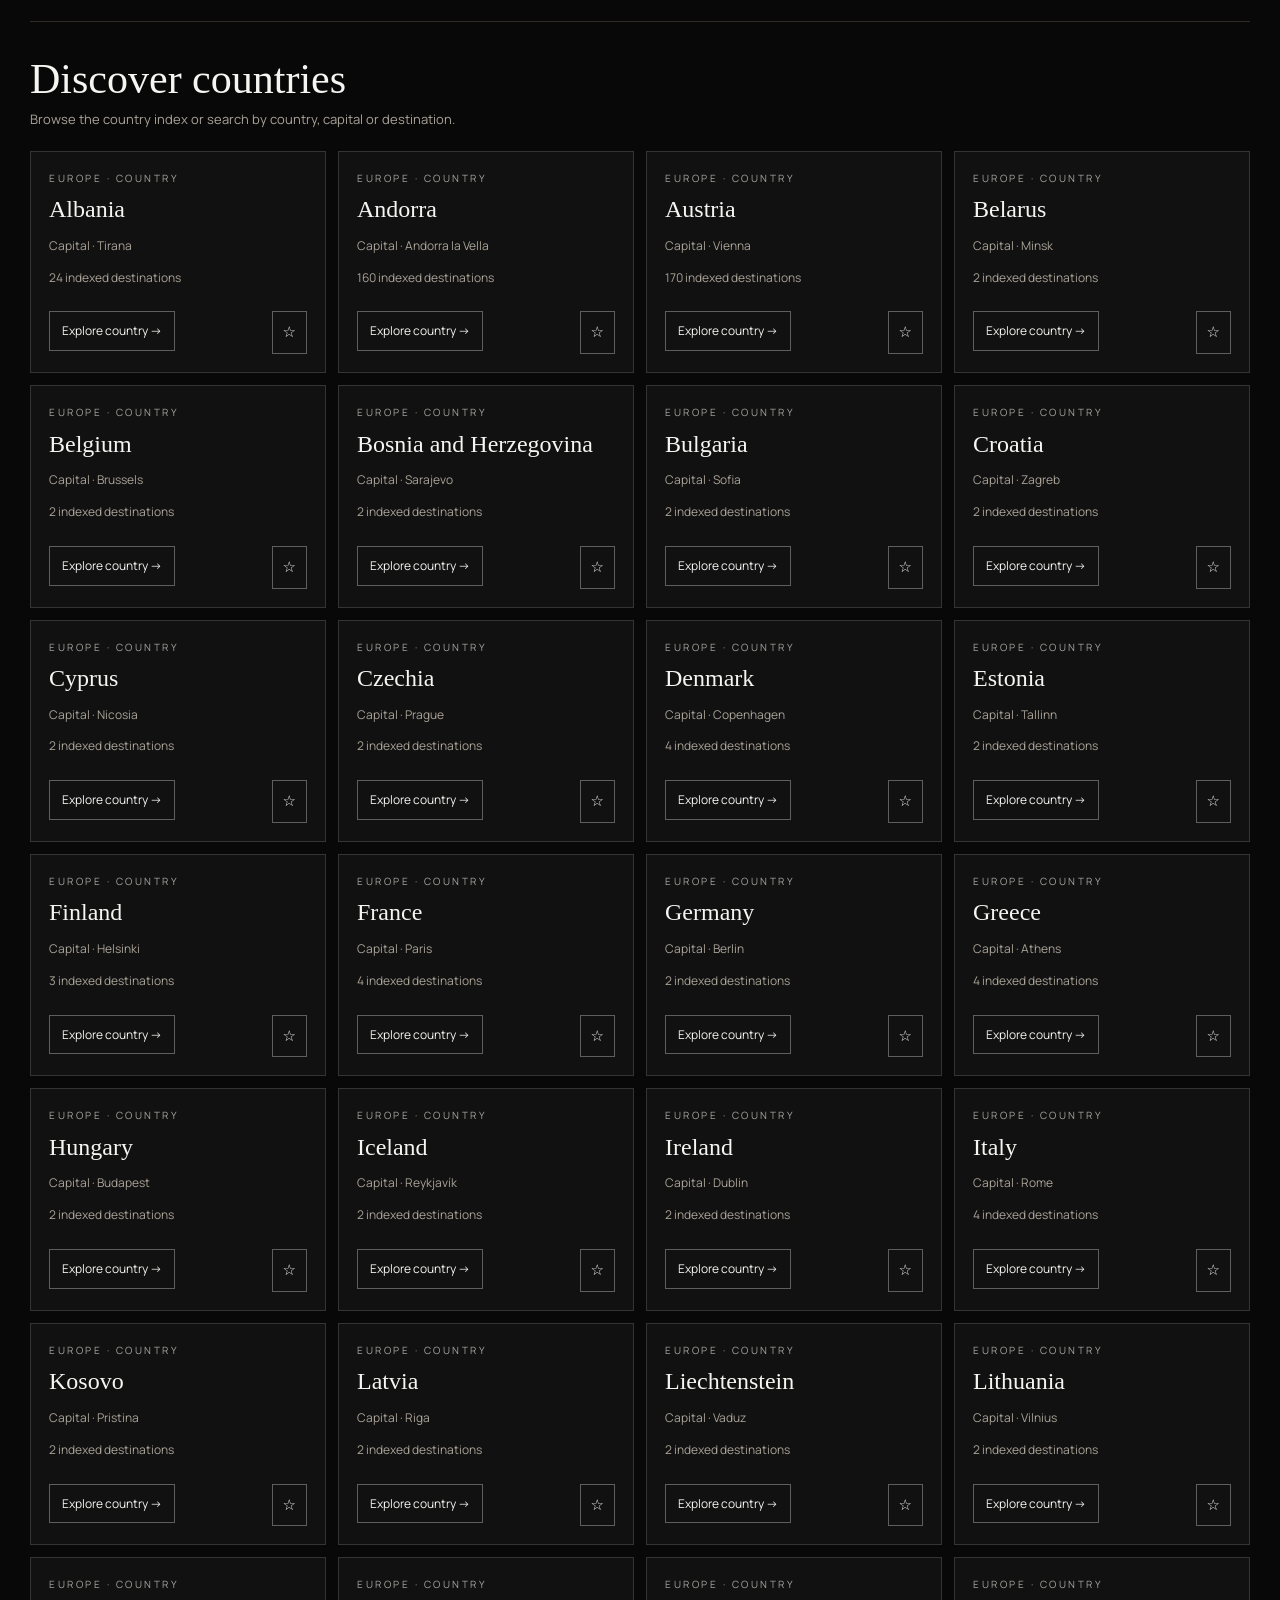
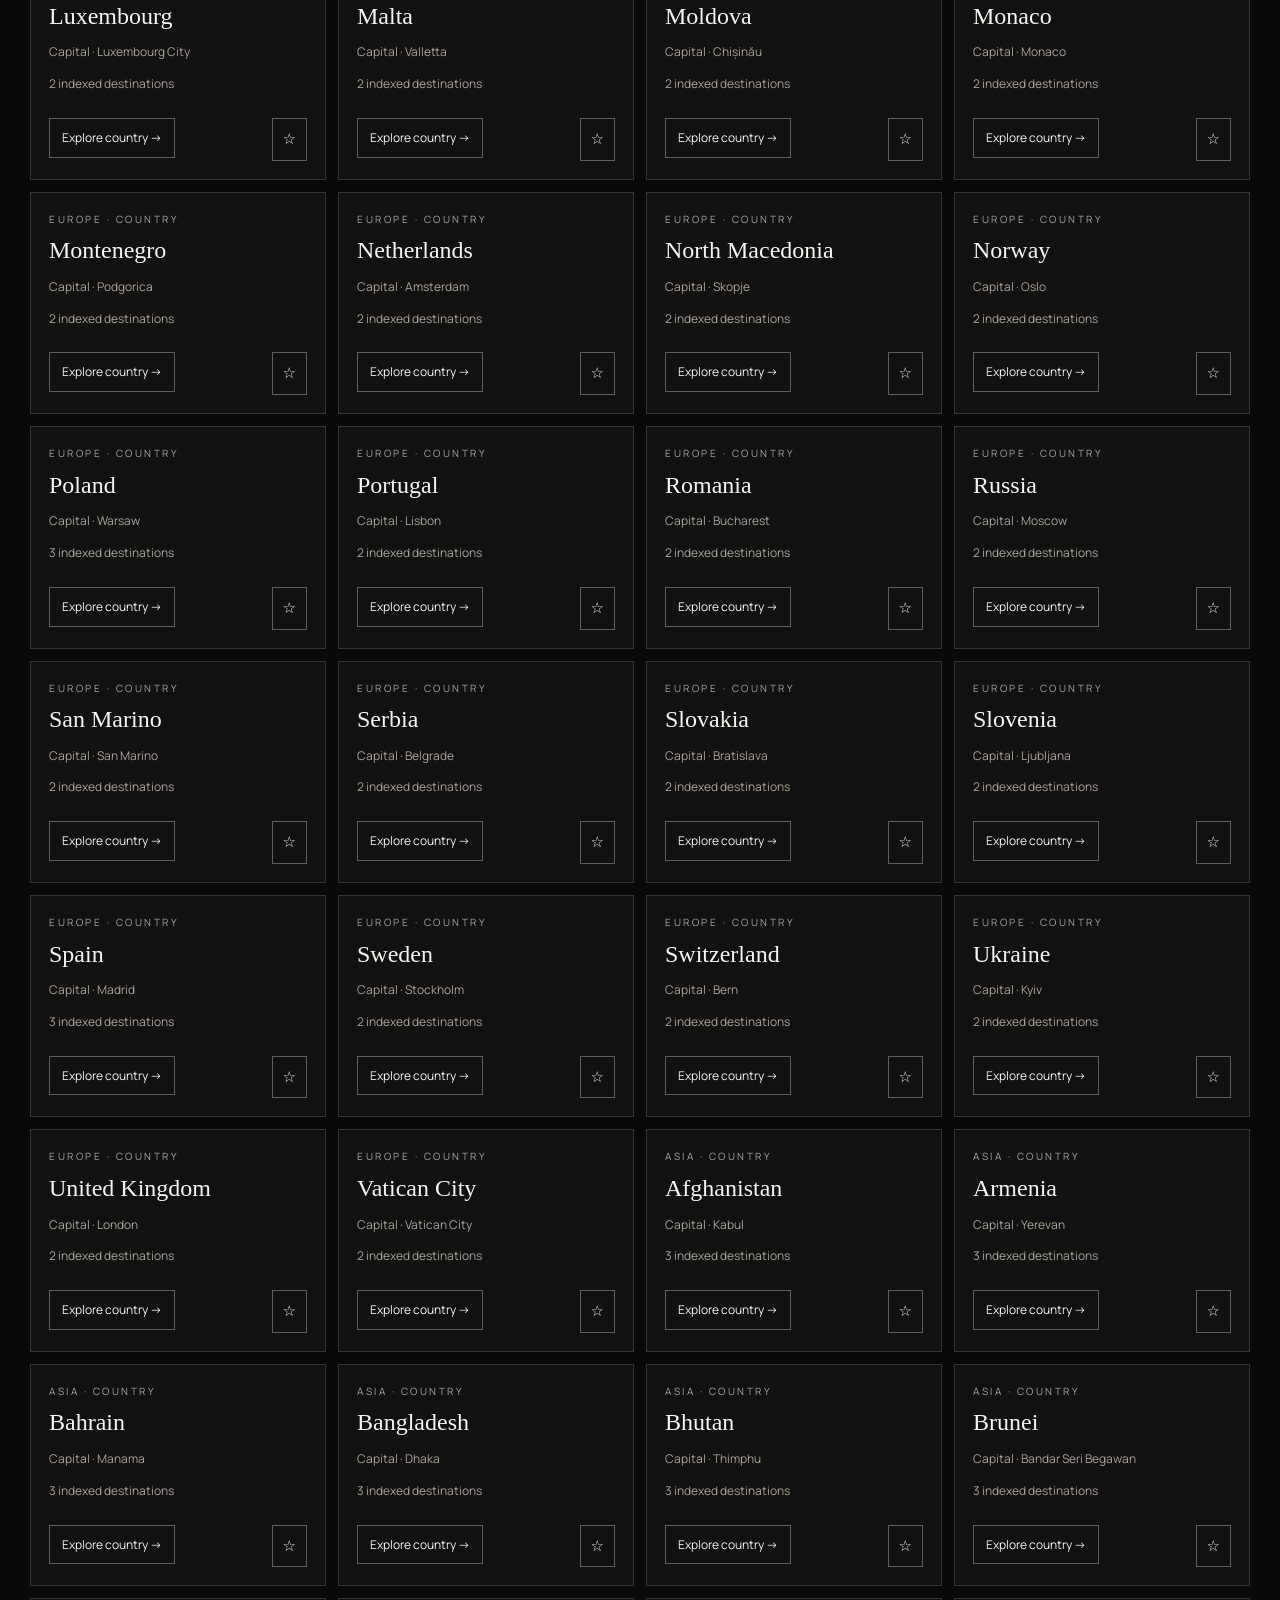
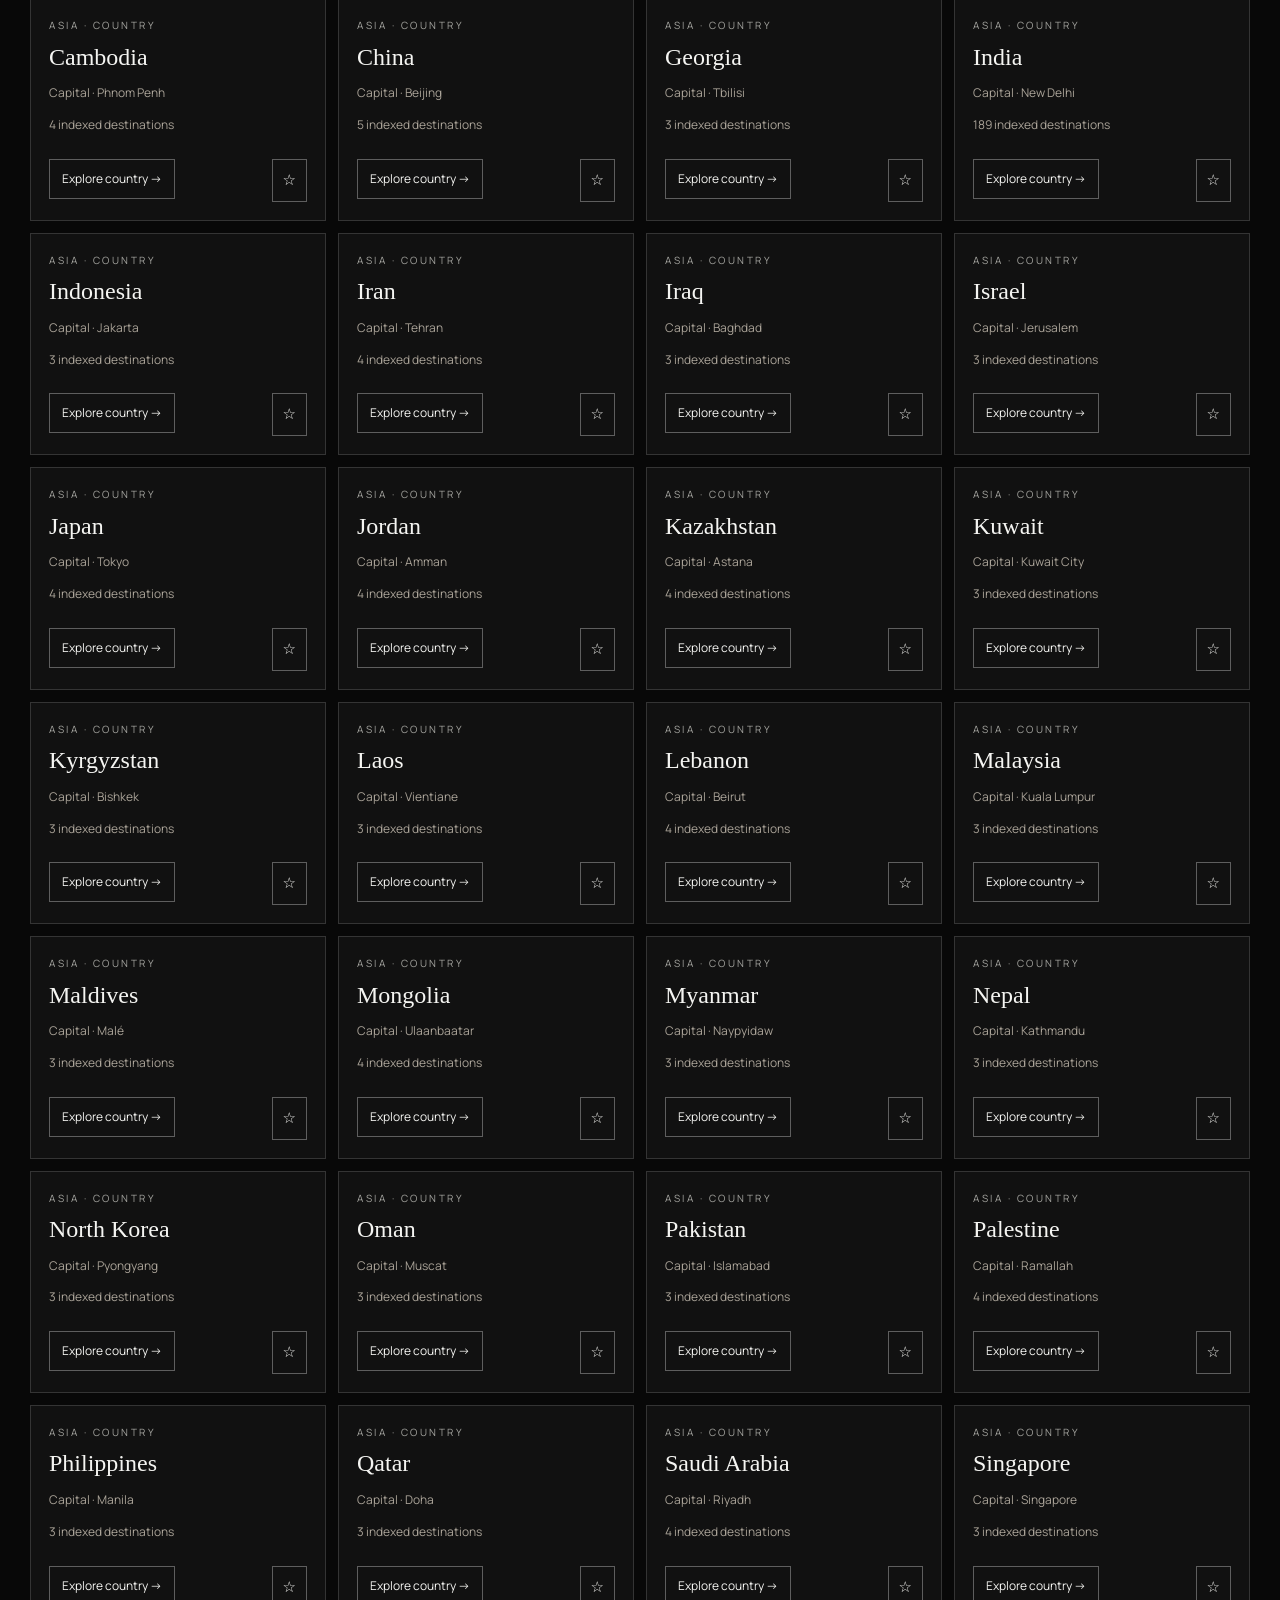
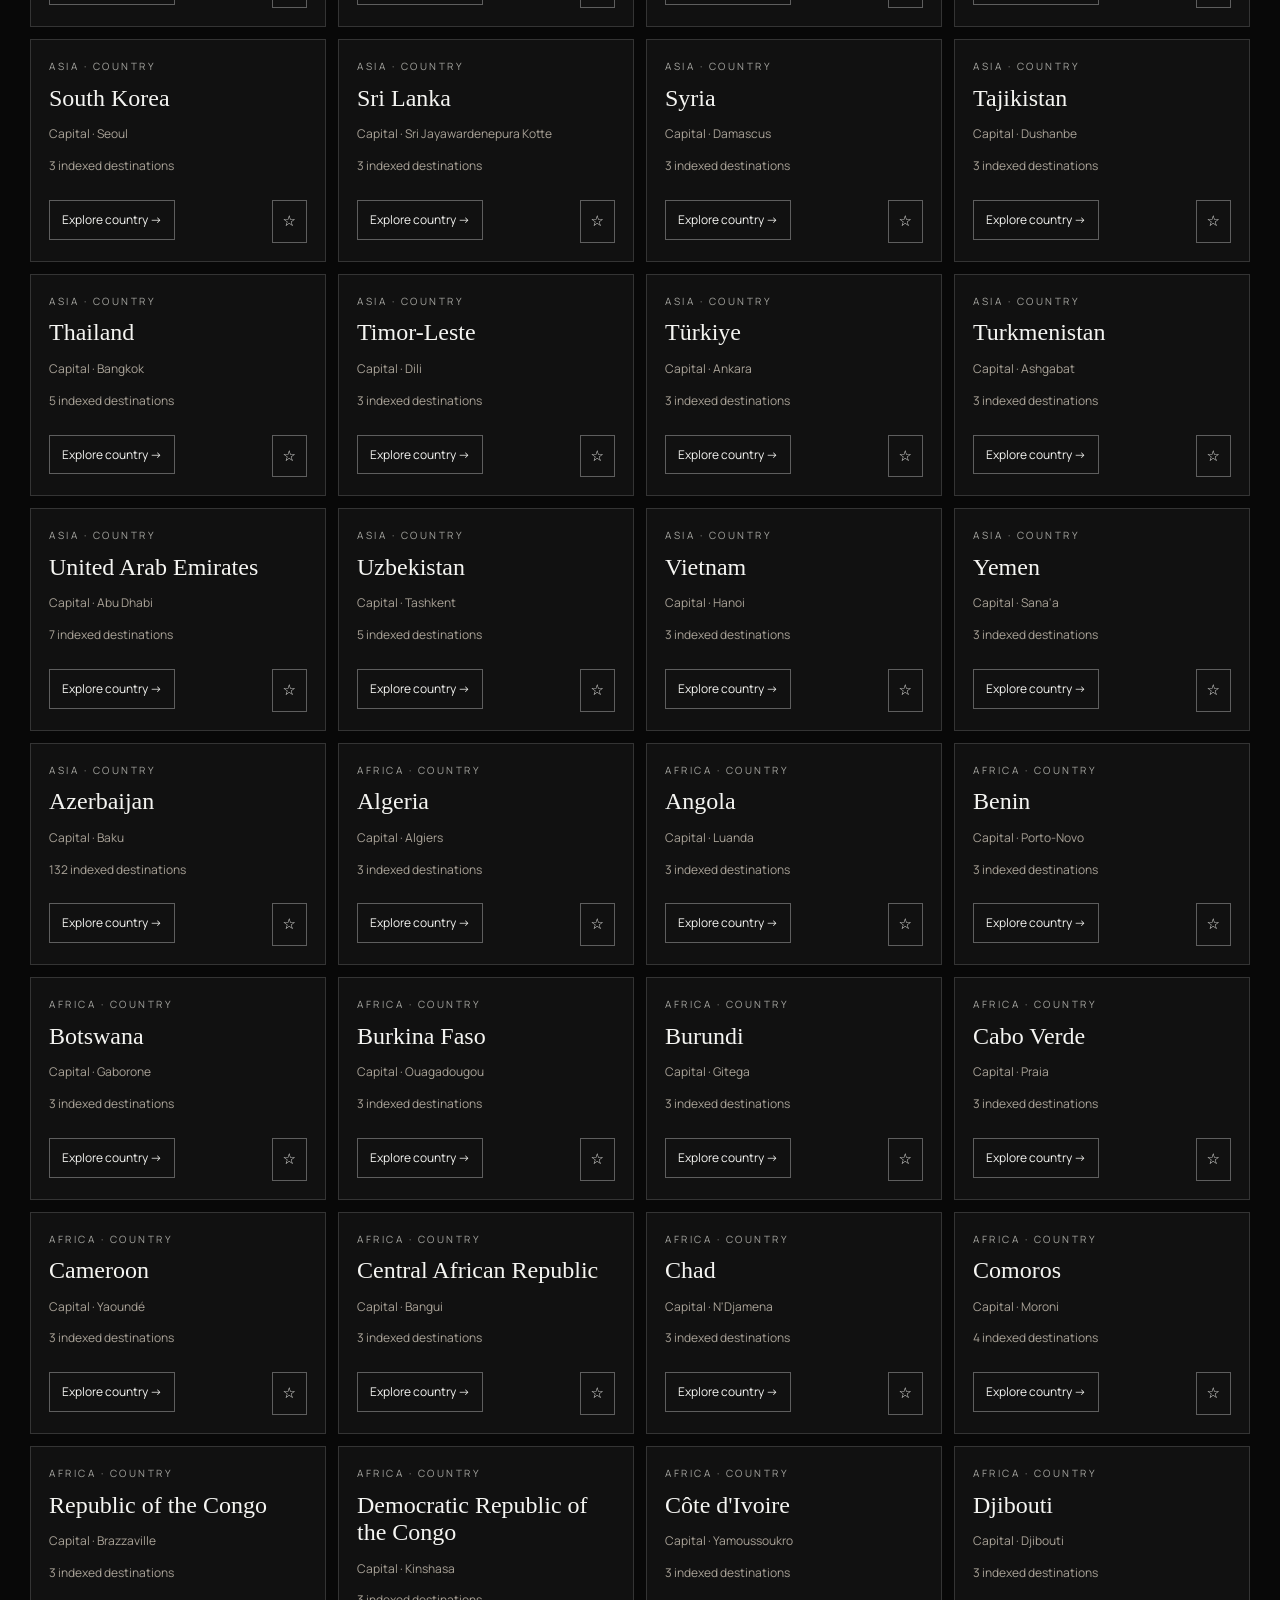
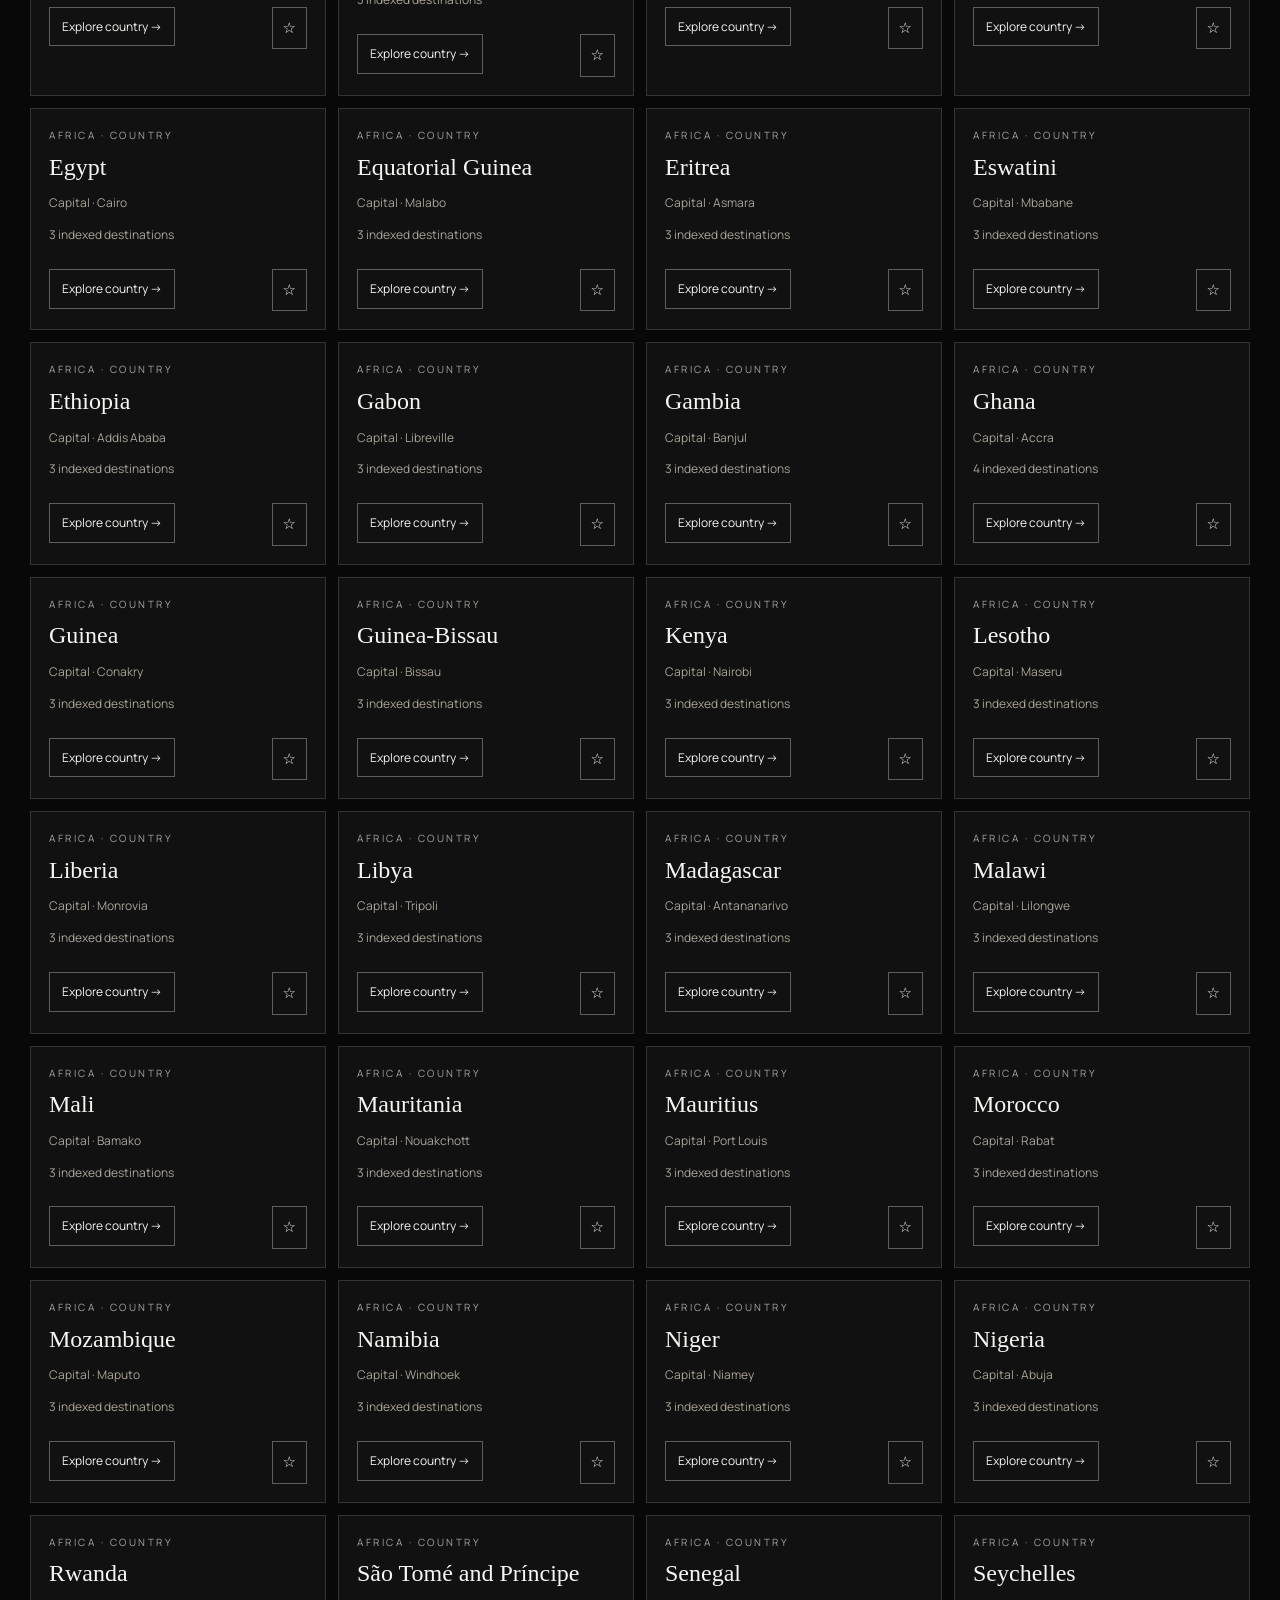
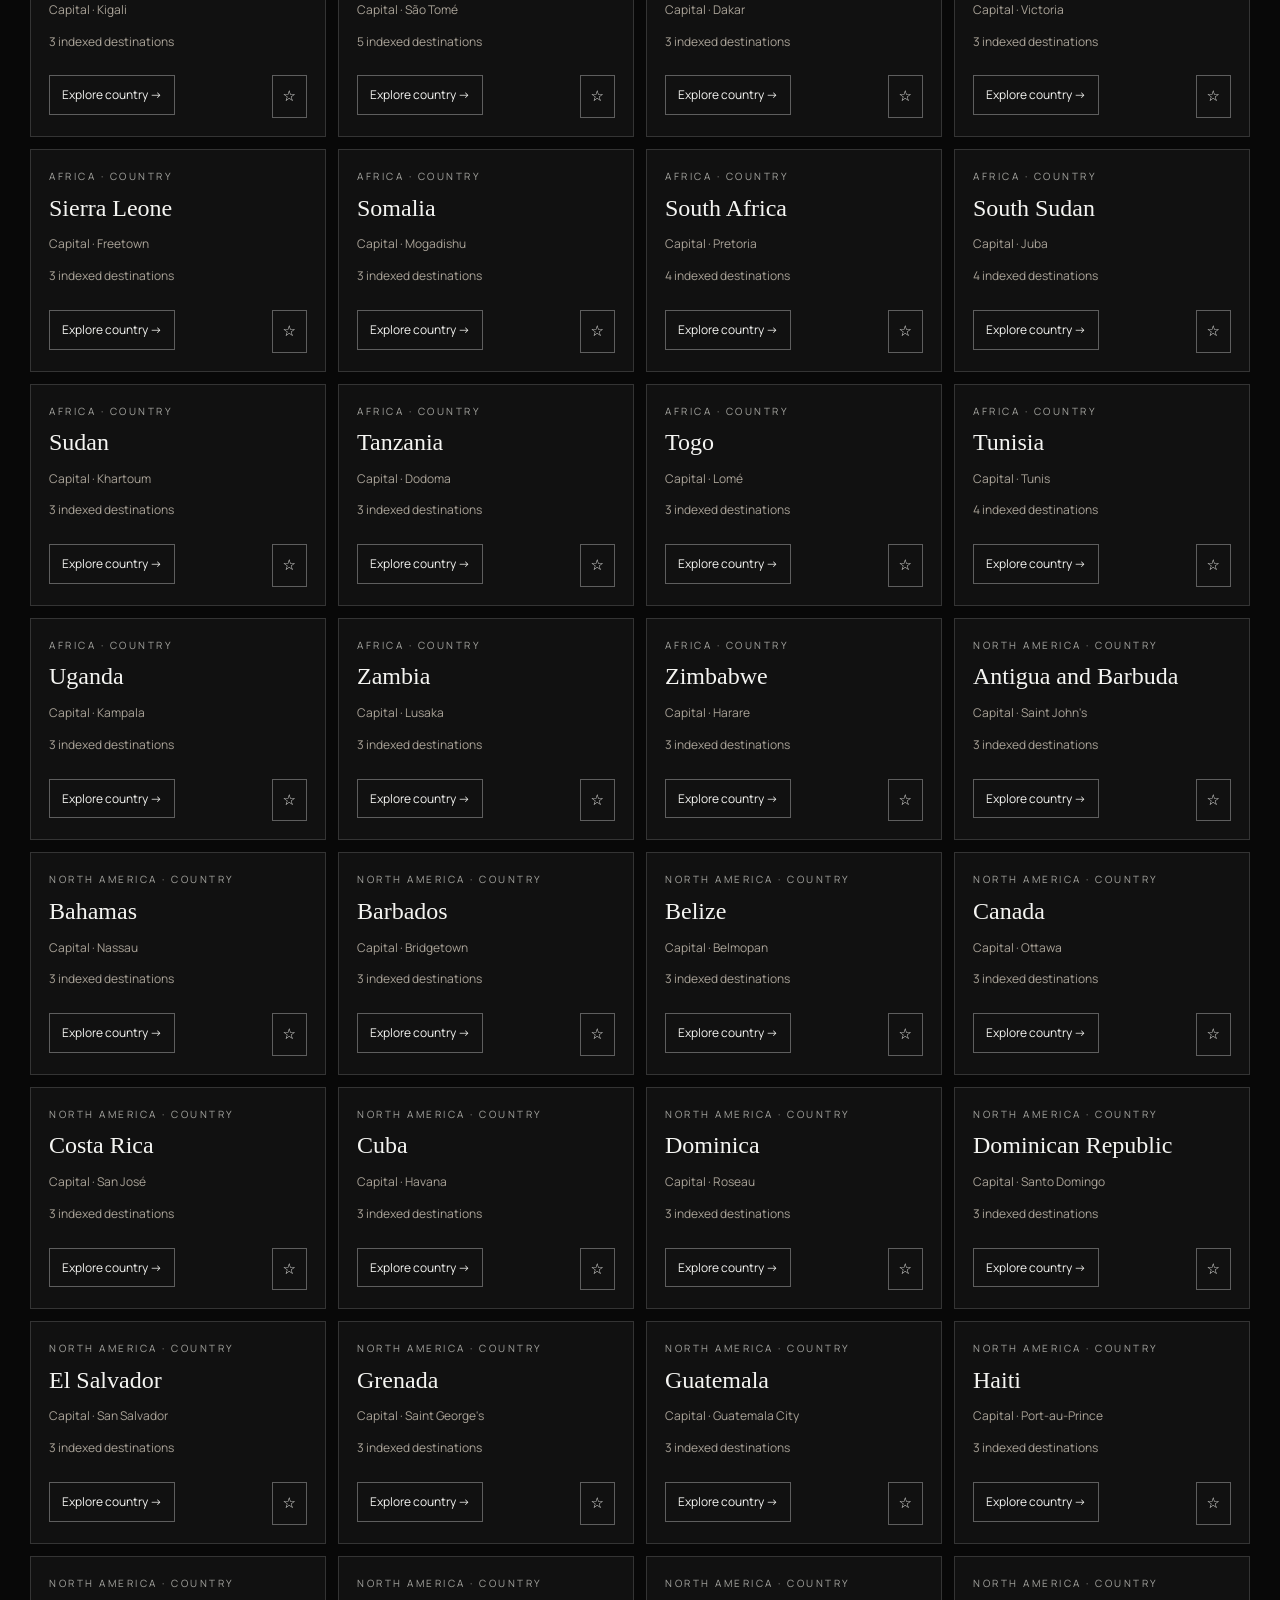
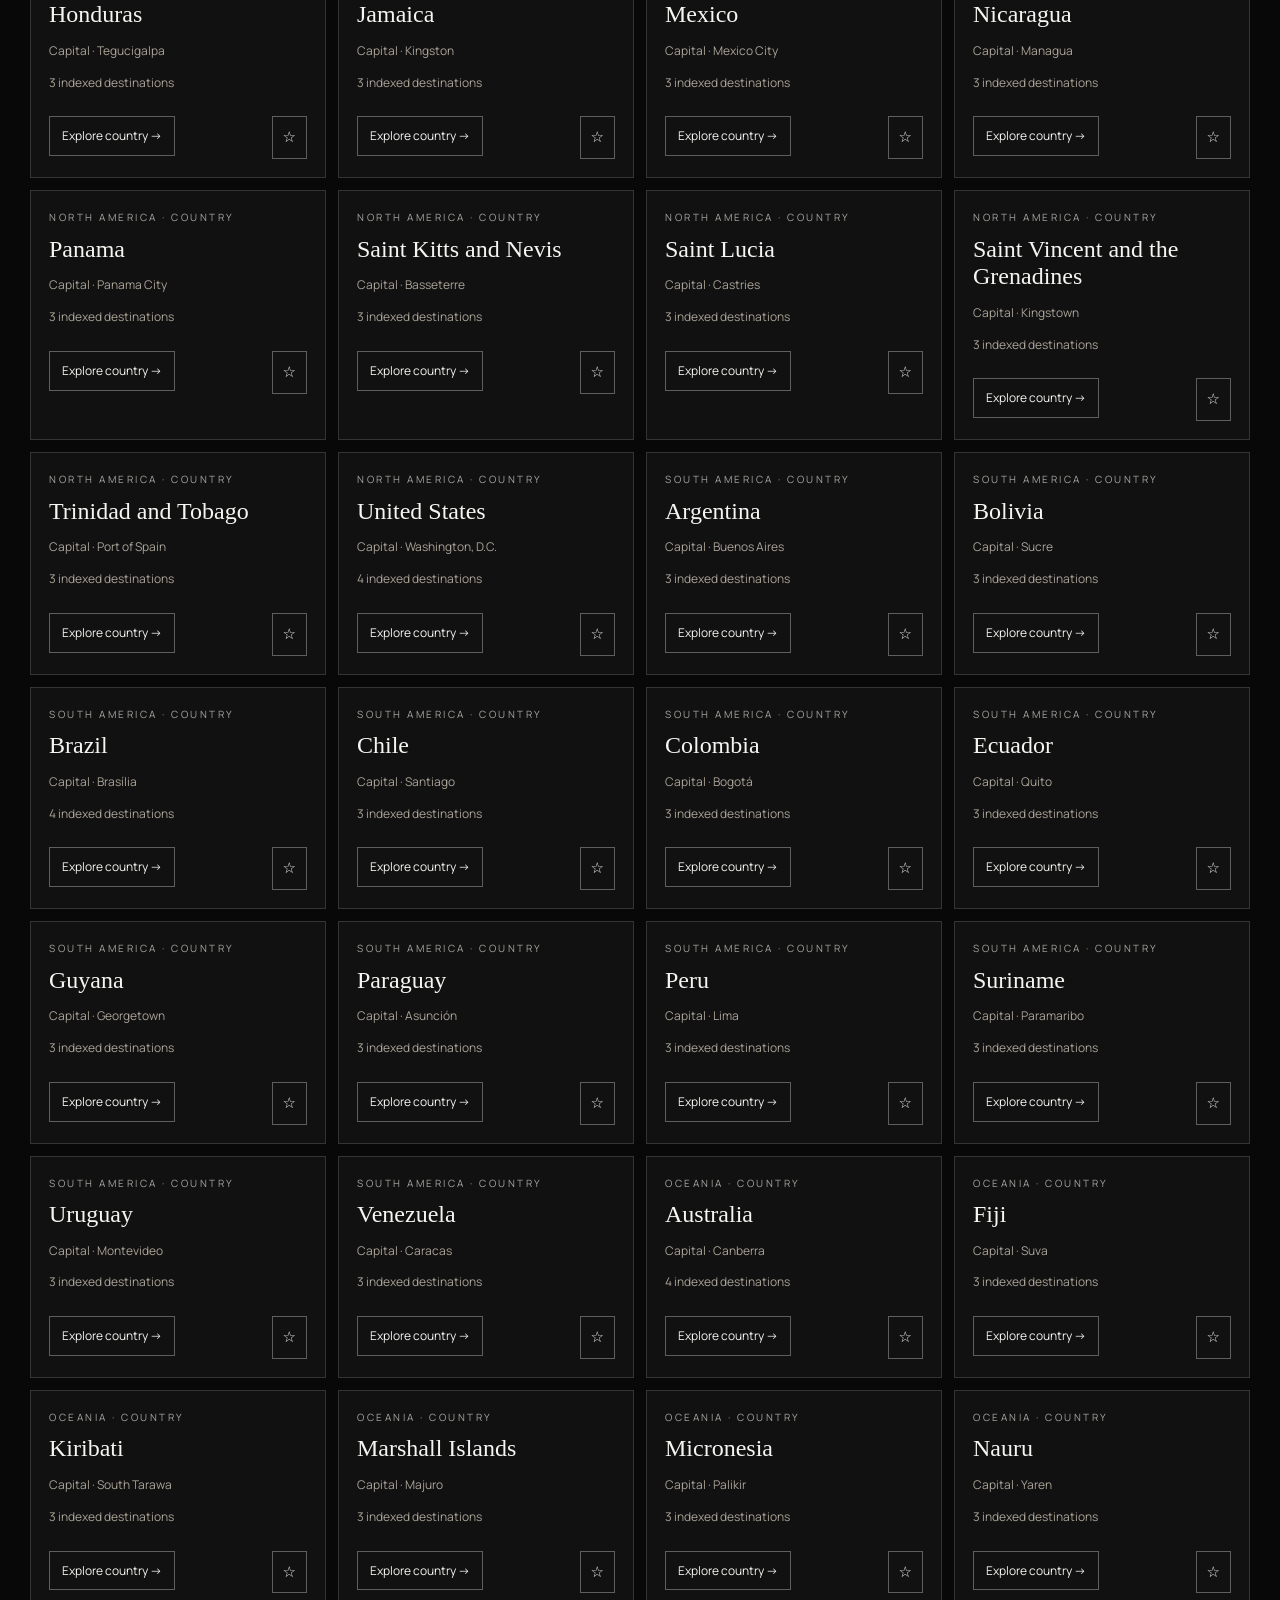
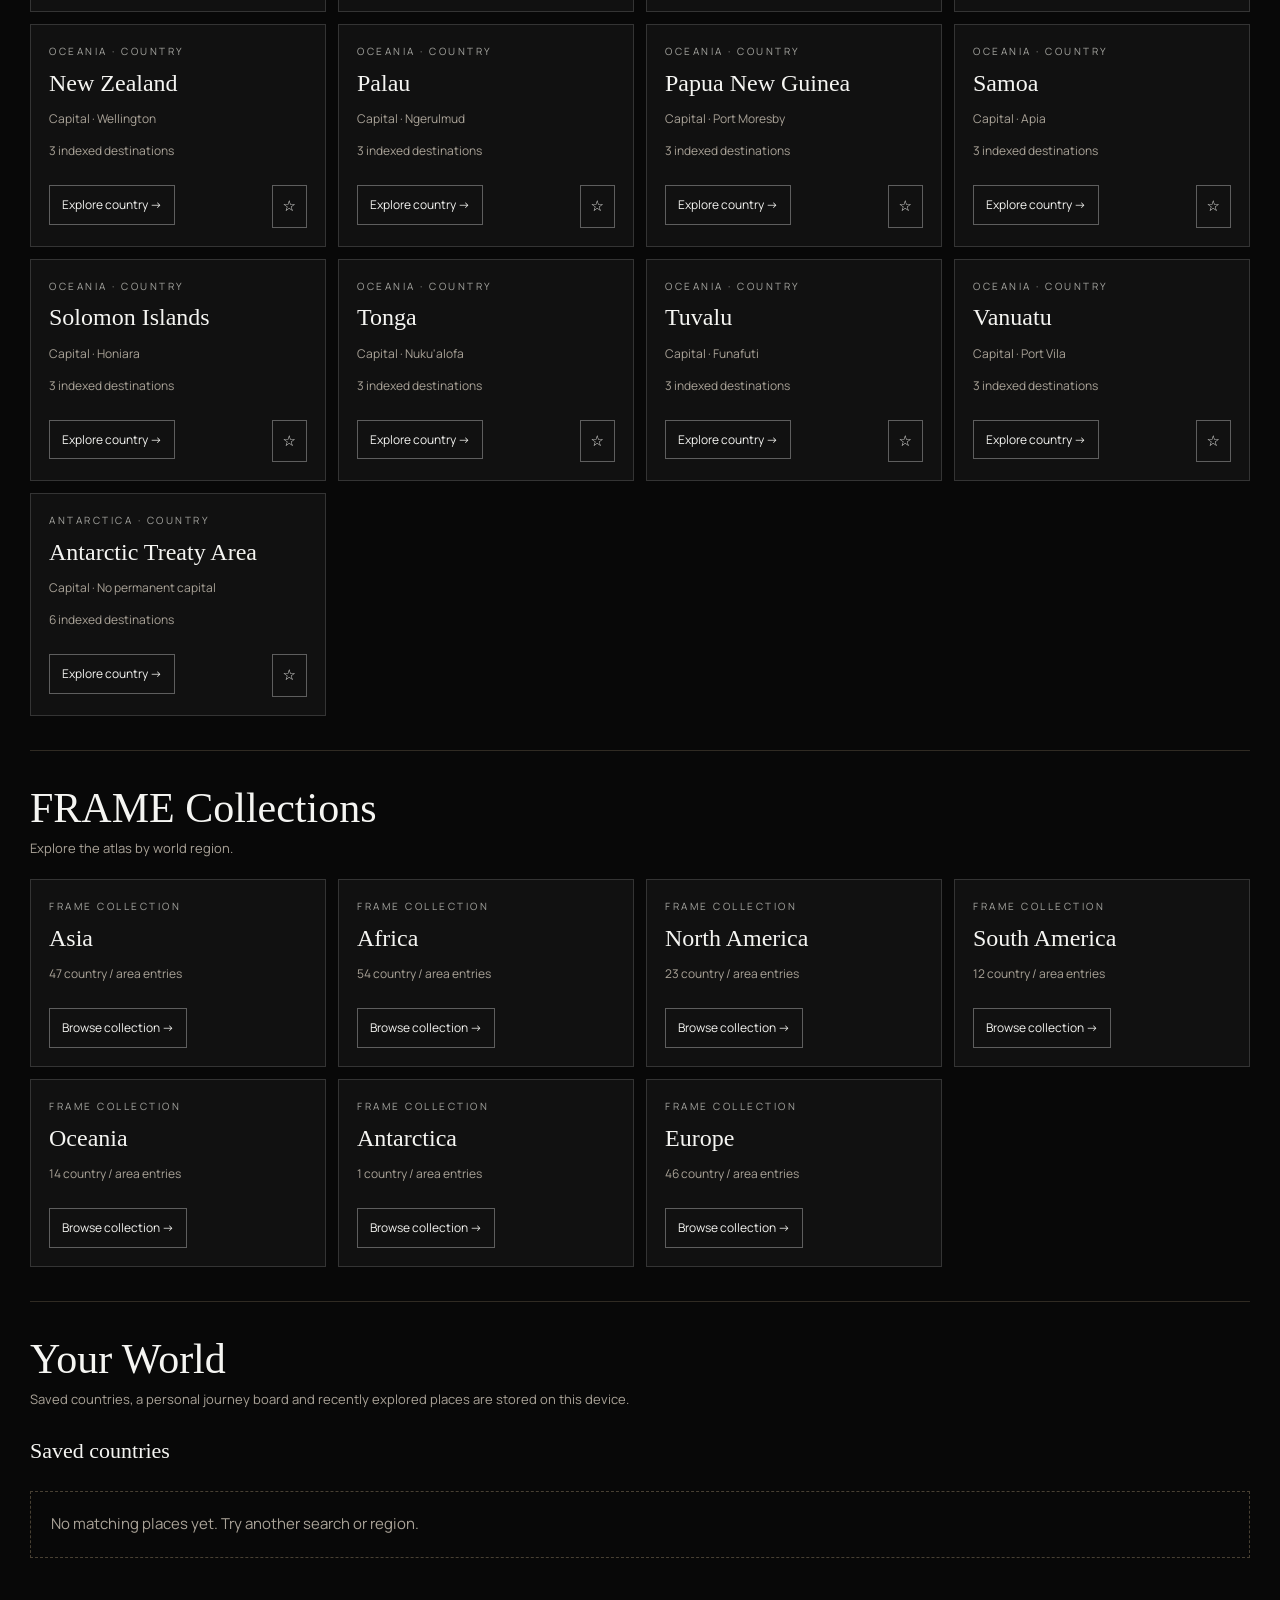
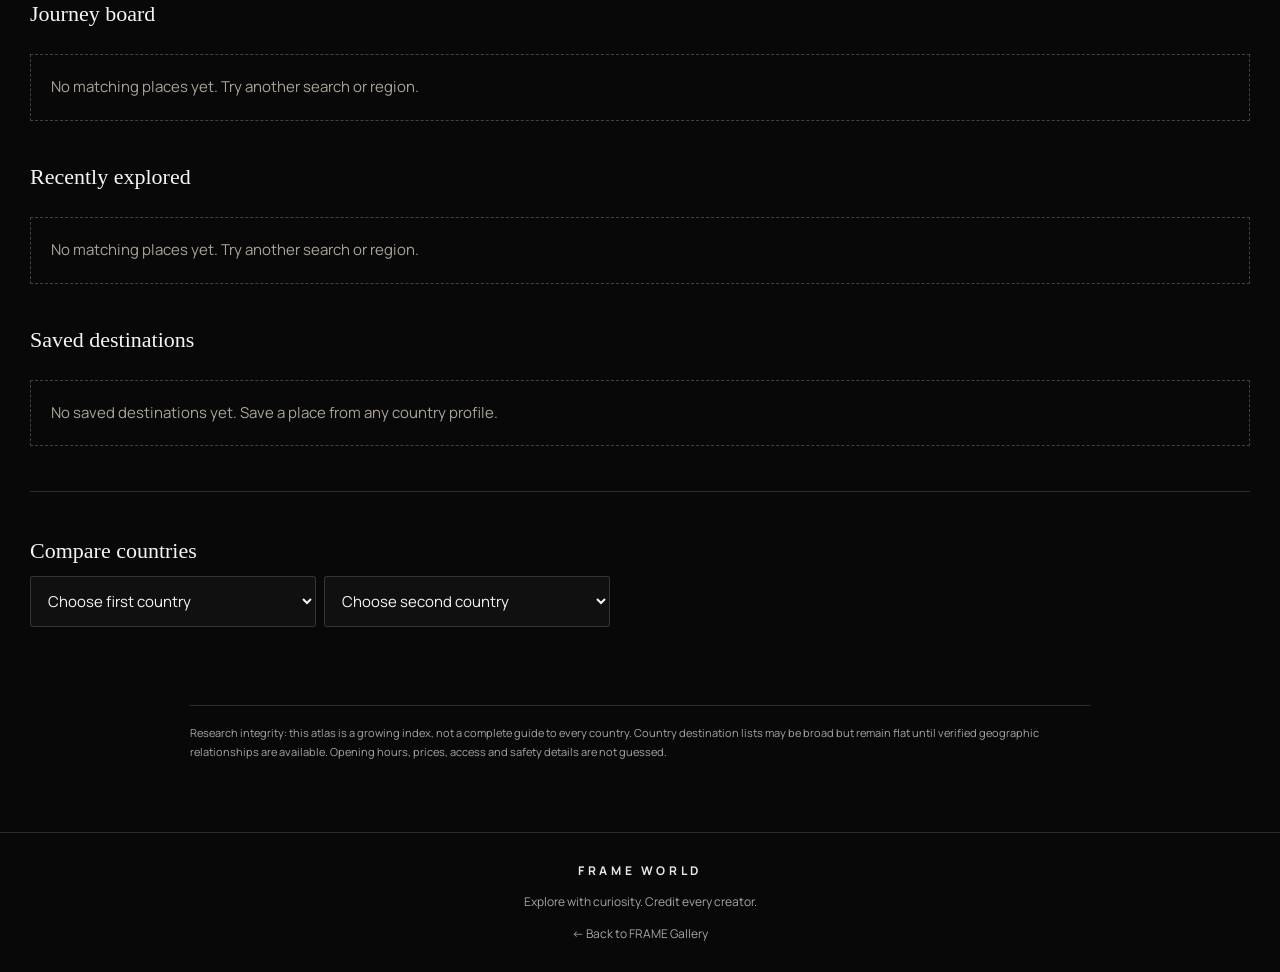
==== commit 4c0439da: "Clarify FRAME World return navigation" ====
--- a/world/index.html
+++ b/world/index.html
@@ -24,7 +24,7 @@
 <link rel="stylesheet" href="../assets/frame-identity.css">
 </head>
 <body>
-<header><a class="brand" href="../" aria-label="FRAME Gallery">FRAME<small>WORLD</small></a><nav class="navlinks" aria-label="FRAME sections"><a href="../">FRAME Gallery</a><a href="#fw-discovery-view">Discover</a><a href="#fw-collections">Collections</a></nav></header>
+<header><a class="brand" href="../" aria-label="FRAME Gallery">FRAME<small>WORLD</small></a><nav class="navlinks" aria-label="FRAME sections"><a class="frame-world-link" href="../" aria-label="Return to the separate FRAME Gallery experience">← FRAME Gallery</a><a href="#fw-discovery-view">Discover</a><a href="#fw-collections">Collections</a></nav></header>
 <main><section id="frame-world-app" aria-label="FRAME World experience"></section></main>
 <footer><b>FRAME WORLD</b><p>Explore with curiosity. Credit every creator.</p><a href="../">← Back to FRAME Gallery</a></footer>
 <script src="./data.js"></script>
--- a/assets/frame-identity.css
+++ b/assets/frame-identity.css
@@ -16,3 +16,52 @@
 .fwx-skip,.fwx-pill,.fwx-enter__back,.fwx-arrow{border-color:rgba(255,255,255,.28)!important;color:#fff!important}.fwx-card__media,.fwx-enter__img{filter:saturate(.72)}.fwx-card__btn{border:1px solid rgba(255,255,255,.12)}.fwx-enter{--fg:#f5f5f2!important;--line:rgba(255,255,255,.2)!important}
 img,video,iframe{max-width:100%}@media(max-width:700px){nav{max-width:100vw}.hero{padding-left:16px;padding-right:16px}.section-head,.filters,.upload-wrap{min-width:0}.photo-actions{max-width:100%}}
 @media(prefers-reduced-motion:reduce){*,*::before,*::after{scroll-behavior:auto!important;animation-duration:.01ms!important;animation-iteration-count:1!important;transition-duration:.01ms!important}}
+
+
+/* FRAME V3 — dual-experience navigation and strict monochrome finish. */
+.frame-world-link{
+ display:inline-flex!important;align-items:center;gap:8px;padding:8px 13px;
+ border:1px solid rgba(255,255,255,.32);border-radius:999px;
+ color:var(--frame-text)!important;font-size:11px!important;font-weight:700;
+ letter-spacing:.09em;text-transform:uppercase;white-space:nowrap;
+ transition:background .2s,border-color .2s,transform .2s;
+}
+.frame-world-link:hover{background:rgba(255,255,255,.09);border-color:rgba(255,255,255,.7);transform:translateY(-1px)}
+.frame-world-link span{font-size:13px;opacity:.7}
+#dr li .dr-world-link{
+ display:flex;align-items:center;justify-content:space-between;gap:14px;
+ width:100%;padding:14px 12px;border:1px solid rgba(255,255,255,.2);
+ border-radius:8px;background:rgba(255,255,255,.055);color:var(--frame-text);
+ font:700 14px Manrope,sans-serif;text-decoration:none;letter-spacing:.04em;
+}
+#dr li .dr-world-link:hover,#dr li .dr-world-link:focus-visible{
+ background:rgba(255,255,255,.12);border-color:rgba(255,255,255,.55);
+ outline:2px solid #ededeb;outline-offset:2px;
+}
+#dr li .dr-world-link span{color:var(--frame-muted)}
+/* World uses the same ink-and-paper identity; its country research remains separate. */
+#frame-world-app .fw-app-mast .fw-eyebrow,
+#frame-world-app .fw-app-section .fw-eyebrow{color:var(--frame-muted)!important}
+#frame-world-app .fw-app-shell{color:var(--frame-text)}
+#frame-world-app .fw-country-card,
+#frame-world-app .fw-collection-card,
+#frame-world-app .fw-compare-card{background:#111!important;border-color:var(--frame-line)!important}
+#frame-world-app .fw-country-card h3,
+#frame-world-app .fw-collection-card h3,
+#frame-world-app .fw-compare-card h3{color:var(--frame-text)}
+#frame-world-app .fw-open-country,
+#frame-world-app .fw-action,
+#frame-world-app .fw-save-country{border-color:rgba(255,255,255,.32);color:var(--frame-text)}
+#frame-world-app .fw-open-country:hover,
+#frame-world-app .fw-action:hover,
+#frame-world-app .fw-save-country:hover{background:rgba(255,255,255,.09);border-color:rgba(255,255,255,.65)}
+#frame-world-app .fw-country-image,
+#frame-world-app .fw-image-credit{border-color:var(--frame-line)}
+#frame-world-app .fw-data-note{border-color:var(--frame-line);color:var(--frame-muted)}
+#frame-world-app .fw-global-search,
+#frame-world-app .fw-region-filter,
+#frame-world-app .fw-compare-select{background:#101010;color:var(--frame-text);border-color:var(--frame-line)}
+@media(max-width:700px){
+ .frame-world-link{padding:7px 10px;font-size:10px!important}
+ #dr li .dr-world-link{min-height:48px}
+}
